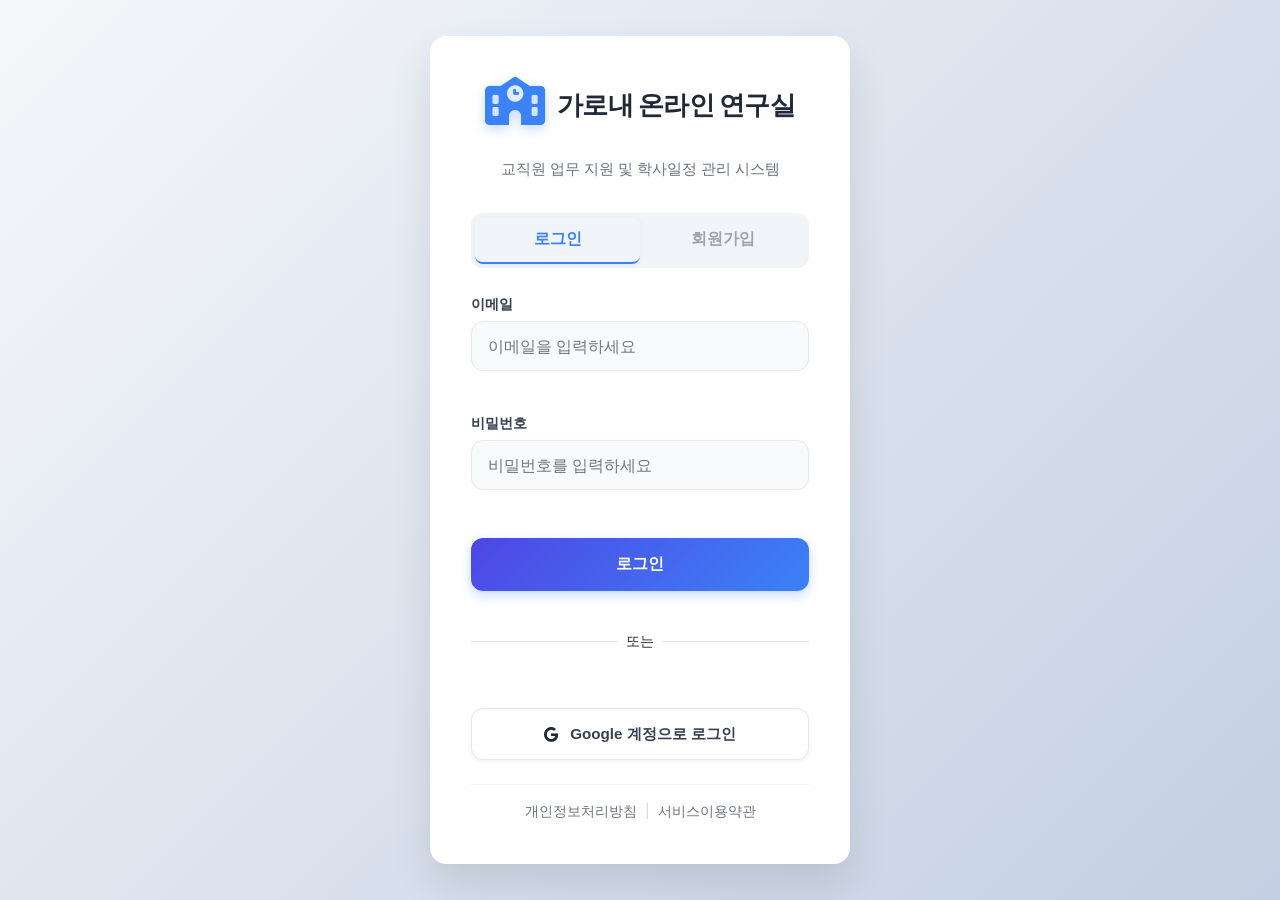
==== index.html @ 16f367d8 "회원제 시행 버전 1.0 테스트 배포, 관리자, 사용자, 회원 등록 등 첫 테스트 페이지" ====
﻿<!doctype html>
<html lang="ko">
  <head>
    <meta charset="UTF-8" />
    <meta name="viewport" content="width=device-width, initial-scale=1.0" />
    <title>가로내 온라인 연구실</title>
    <meta name="description" content="가로내 온라인 연구실 - 교직원 업무 지원 및 학사일정 관리 시스템" />
    <!-- Favicon -->
    <link rel="icon" type="image/png" href="./favicon.png" />
    <!-- Google Fonts: Outfit & Inter -->
    <link rel="preconnect" href="https://fonts.googleapis.com" />
    <link rel="preconnect" href="https://fonts.gstatic.com" crossorigin />
    <link
      href="https://fonts.googleapis.com/css2?family=Outfit:wght@300;400;600;700&family=Inter:wght@300;400;600&family=Gaegu:wght@400;700&display=swap"
      rel="stylesheet"
    />
    <!-- Font Awesome -->
    <link
      rel="stylesheet"
      href="https://cdnjs.cloudflare.com/ajax/libs/font-awesome/6.4.0/css/all.min.css"
    />
     <!-- Chart.js -->
    <script src="https://cdn.jsdelivr.net/npm/chart.js"></script>
     <!-- FullCalendar v6.1.15 -->
    <script src="https://cdn.jsdelivr.net/npm/fullcalendar@6.1.15/index.global.min.js"></script>
    <!-- SortableJS v1.15.0 -->
    <script src="https://cdn.jsdelivr.net/npm/sortablejs@1.15.0/Sortable.min.js"></script>
    <!-- Firebase Compat SDK v9.22.0 -->
    <script src="https://www.gstatic.com/firebasejs/9.22.0/firebase-app-compat.js"></script>
    <script src="https://www.gstatic.com/firebasejs/9.22.0/firebase-auth-compat.js"></script>
    <script src="https://www.gstatic.com/firebasejs/9.22.0/firebase-firestore-compat.js"></script>
    <!-- lunar-javascript -->
    <script src="https://cdnjs.cloudflare.com/ajax/libs/lunar-javascript/1.7.4/lunar.min.js"></script>
    <link rel="stylesheet" href="style.css?v=13" />
    <link rel="stylesheet" href="src/components/buttons.css" />
    <link rel="stylesheet" href="src/components/sidebar_widgets.css?v=1" />
    <link rel="stylesheet" href="src/components/board_modal.css" />
    <link rel="stylesheet" href="src/components/curriculum_confirm.css" />
    <link rel="stylesheet" href="src/styles/mobile.css" />
    <style>
      /* CRITICAL LOGIN STYLES - OVERRIDE EVERYTHING */
      /* CRITICAL LOGIN STYLES - OVERRIDE EVERYTHING */
      #login-container {
          display: flex;
          position: fixed !important; inset: 0 !important; z-index: 9999 !important;
          background: linear-gradient(135deg, #f5f7fa 0%, #c3cfe2 100%) !important;
          align-items: center; justify-content: center;
      }
      #login-container.hidden { display: none !important; }
      #login-container .login-card {
          background: white !important;
          width: 100%; max-width: 420px;
          padding: 2.5rem;
          border-radius: 20px;
          box-shadow: 0 20px 40px rgba(0,0,0,0.1) !important;
          opacity: 1 !important; visibility: visible !important;
          color: #1f2937 !important;
          position: relative; z-index: 10000;
      }
      #login-container h1, #login-container h2, #login-container p, #login-container label, #login-container span, #login-container div, #login-container i {
          color: #1f2937;
          opacity: 1 !important; visibility: visible !important;
      }
      #login-container .login-logo { text-align: center; margin-bottom: 1.5rem; }
      #login-container .login-logo i { font-size: 3rem; color: #3b82f6 !important; margin-bottom: 0.5rem; display: block; filter: drop-shadow(0 4px 6px rgba(59, 130, 246, 0.3)); }
      #login-container .login-logo h1 { font-size: 1.6rem !important; margin: 0; font-weight: 800; letter-spacing: -0.5px; }
      #login-container .login-subtitle { font-size: 0.95rem !important; color: #6b7280 !important; margin-bottom: 2rem; text-align: center; font-weight: 500; }

      /* Forms */
      #login-container .auth-form { display: none; width: 100%; }
      #login-container .auth-form.active { display: flex !important; flex-direction: column; gap: 1rem; }
      #login-container .auth-form.hidden { display: none !important; }

      /* Inputs */
      #login-container input, #login-container select {
          width: 100%; 
          padding: 0.7rem 1rem;
          height: 50px;
          border: 1px solid #e5e7eb !important; border-radius: 12px;
          font-size: 1rem;
          background: #f9fafb !important;
          color: #111827 !important;
          opacity: 1 !important;
          transition: all 0.2s;
          position: relative; z-index: 20;
          box-sizing: border-box;
          line-height: normal;
      }
      #login-container input:focus, #login-container select:focus {
          border-color: #3b82f6 !important;
          background: white !important;
          box-shadow: 0 0 0 4px rgba(59, 130, 246, 0.1);
          outline: none;
      }
      #login-container label { font-weight: 600; font-size: 0.9rem; margin-bottom: 0.35rem; display: block; color: #374151 !important; }

      /* Buttons - Sophisticated */
      #login-container .btn-full {
          position: relative; z-index: 50; /* Ensure clickable */
          width: 100%; padding: 1rem;
          background: linear-gradient(135deg, #4f46e5 0%, #3b82f6 100%) !important;
          color: white !important;
          border: none; border-radius: 12px;
          font-weight: 700; font-size: 1rem;
          cursor: pointer; margin-top: 0.5rem;
          box-shadow: 0 4px 12px rgba(59, 130, 246, 0.3);
          transition: all 0.3s cubic-bezier(0.4, 0, 0.2, 1);
          letter-spacing: 0.02em;
      }
      #login-container .btn-full:hover {
          transform: translateY(-2px);
          box-shadow: 0 8px 20px rgba(59, 130, 246, 0.4);
          background: linear-gradient(135deg, #4338ca 0%, #2563eb 100%) !important;
      }
      #login-container .btn-full:active { transform: translateY(0); }

      /* Google Button */
      #login-container .btn-google {
          position: relative; z-index: 50;
          width: 100%; display: flex; align-items: center; justify-content: center; gap: 0.75rem;
          padding: 0.9rem;
          background: white !important;
          border: 1px solid #e5e7eb !important; border-radius: 12px;
          font-weight: 600; font-size: 0.95rem;
          color: #374151 !important;
          cursor: pointer;
          margin-top: 1rem;
          box-shadow: 0 2px 4px rgba(0,0,0,0.05);
          transition: all 0.2s;
      }
      #login-container .btn-google:hover {
          background: #f9fafb !important;
          border-color: #d1d5db !important;
          transform: translateY(-1px);
          box-shadow: 0 4px 6px rgba(0,0,0,0.05);
      }

      /* Tabs */
      #login-container .login-tabs { display: flex; border-bottom: 2px solid #f3f4f6; margin-bottom: 1.5rem; position: relative; z-index: 50; }
      #login-container .login-tab {
          flex: 1; padding: 0.75rem; background: none; border: none; font-weight: 600; color: #9ca3af; cursor: pointer;
          border-bottom: 2px solid transparent; margin-bottom: -2px; font-size: 1rem;
          transition: color 0.3s;
          position: relative; z-index: 51;
      }
      #login-container .login-tab.active { color: #3b82f6 !important; border-bottom-color: #3b82f6; }

      /* Toggle */
      /* Toggle - Updated to match global style */
      #login-container .toggle-wrapper { display: flex; align-items: center; gap: 10px; margin-top: 4px; position: relative; z-index: 20; }
      #login-container .switch { position: relative; display: inline-block; width: 48px; height: 26px; }
      #login-container .switch input { opacity: 0; width: 0; height: 0; }
      #login-container .slider { position: absolute; cursor: pointer; top: 0; left: 0; right: 0; bottom: 0; background-color: #cbd5e1; transition: .3s; border-radius: 34px; }
      #login-container .slider:before { position: absolute; content: ""; height: 20px; width: 20px; left: 3px; bottom: 3px; background-color: white; transition: .3s; border-radius: 50%; box-shadow: 0 2px 4px rgba(0,0,0,0.1); }
      #login-container input:checked + .slider { background-color: #3b82f6 !important; }
      #login-container input:checked + .slider:before { transform: translateX(22px); }

      /* Alert Box */
      #login-container .auth-alert {
          margin: 0.5rem 0; padding: 0.85rem;
          border-radius: 10px; font-size: 0.9rem;
          text-align: center; display: flex; align-items: center; justify-content: center;
          background-color: #fef2f2; color: #ef4444 !important;
          border: 1px solid #fee2e2;
          animation: slideDown 0.3s ease-out;
          position: relative; z-index: 20;
      }
      #login-container .auth-alert.success {
          background-color: #ecfdf5; color: #10b981 !important;
          border-color: #d1fae5;
      }
      @keyframes slideDown { from { opacity: 0; transform: translateY(-5px); } to { opacity: 1; transform: translateY(0); } }

      /* Utilities */
      #login-container .hidden { display: none !important; }
      #login-container .form-row { display: flex; gap: 12px; }
      #login-container .form-group { flex: 1; }
      #login-container .divider { display: flex; align-items: center; margin: 1.5rem 0; color: #9ca3af; font-size: 0.85rem; }
      #login-container .divider::before, #login-container .divider::after { content: ""; flex: 1; border-bottom: 1px solid #e5e7eb; }
      #login-container .divider span { padding: 0 0.5rem; }
      #login-container .login-footer a:hover { color: #3b82f6 !important; text-decoration: underline !important; }

      /* Force Clickability on Buttons */
      #login-container .btn-full { position: relative; z-index: 2147483647 !important; cursor: pointer; }
      #login-container .login-tab { position: relative; z-index: 2147483647 !important; cursor: pointer; }
      #login-container input, #login-container select { position: relative; z-index: 2147483647 !important; }
    </style>
  </head>
  <body>
    <!-- Login Section -->
    <div id="login-container" class="login-wrapper" style="display: flex; position: fixed; inset: 0; z-index: 9999; background: linear-gradient(135deg, #f5f7fa 0%, #c3cfe2 100%); align-items: center; justify-content: center;">
        <div class="login-card" style="background: white; width: 100%; max-width: 420px; padding: 2.5rem; border-radius: 16px; box-shadow: 0 10px 25px rgba(0,0,0,0.1);">
            <div class="login-logo">
                <i class="fas fa-school"></i>
                <h1>가로내 온라인 연구실</h1>
            </div>
            <p class="login-subtitle">교직원 업무 지원 및 학사일정 관리 시스템</p>
            
            <div class="login-tabs">
                <button type="button" class="login-tab active" data-tab="login">로그인</button>
                <button type="button" class="login-tab" data-tab="register">회원가입</button>
            </div>

            <!-- Login Form -->
            <form id="login-form" class="auth-form active">
                <div class="form-group">
                    <label for="login-email">이메일</label>
                    <input type="email" id="login-email" required placeholder="이메일을 입력하세요">
                </div>
                <div class="form-group">
                    <label for="login-password">비밀번호</label>
                    <input type="password" id="login-password" required placeholder="비밀번호를 입력하세요">
                </div>
                <div class="auth-alert hidden"></div>
                <button type="submit" class="btn-full">로그인</button>
                
                <div class="divider"><span>또는</span></div>
                
                <button type="button" id="google-login-btn" class="btn-google">
                    <i class="fab fa-google"></i> Google 계정으로 로그인
                </button>
            </form>

            <!-- Register Form -->
            <form id="register-form" class="auth-form hidden" novalidate>
                <div class="form-group">
                    <label for="reg-email">이메일 (아이디)</label>
                    <input type="email" id="reg-email" required placeholder="이메일을 입력하세요">
                </div>
                <div class="form-group">
                    <label for="reg-password">비밀번호</label>
                    <input type="password" id="reg-password" required placeholder="6자 이상 입력하세요" minlength="6">
                </div>
                
                <div class="form-row">
                    <div class="form-group">
                        <label for="reg-name">성명</label>
                        <input type="text" id="reg-name" required placeholder="성명">
                    </div>
                    <div class="form-group">
                        <label for="reg-position">직위</label>
                        <select id="reg-position" required>
                            <option value="">선택</option>
                            <option value="교장">교장</option>
                            <option value="교감">교감</option>
                            <option value="행정실장">행정실장</option>
                            <option value="교사(초등)">교사(초등)</option>
                            <option value="교사(유치원)">교사(유치원)</option>
                            <option value="주무관">주무관</option>
                            <option value="교무행정원">교무행정원</option>
                            <option value="돌봄전담사">돌봄전담사</option>
                            <option value="기타">기타</option>
                        </select>
                    </div>
                </div>

                <div class="form-group">
                    <label for="reg-school">소속학교</label>
                    <input type="text" id="reg-school" required value="횡천초등학교" placeholder="학교명을 입력하세요">
                </div>

                <div class="form-row" style="align-items: flex-end;">
                    <div class="form-group" style="flex: 0 0 auto; margin-right: 10px;">
                        <label style="display:block; margin-bottom: 6px;">담임 여부</label>
                        <div class="toggle-wrapper">
                            <span class="toggle-label-text">담임 아님</span>
                            <label class="switch">
                                <input type="checkbox" id="reg-is-homeroom">
                                <span class="slider round"></span>
                            </label>
                            <span class="toggle-label-text">담임</span>
                        </div>
                    </div>
                    <div id="reg-class-info-group" class="form-group hidden" style="flex: 1;">
                        <label for="reg-class-info">학년/반 입력</label>
                        <input type="text" id="reg-class-info" placeholder="예) 1학년, 사랑반">
                    </div>
                </div>

                <div class="auth-alert hidden"></div>
                <!-- Cleaned up button -->
                <button type="button" id="btn-register-submit" class="btn-full" style="margin-top: 10px;" onclick="window.handleRegister()">가입 신청</button>
            </form>

            <!-- Google Profile Join Form -->
            <form id="google-join-form" class="auth-form hidden">
                <div class="login-logo" style="margin-bottom: 0.8rem;">
                    <i class="fas fa-user-plus" style="font-size: 1.8rem; color: #4a90e2;"></i>
                    <h2 style="font-size: 1.1rem; margin-top: 4px;">추가 정보 입력</h2>
                </div>
                <p style="font-size: 0.85rem; color: #666; text-align: center; margin-bottom: 1rem;">
                    서비스 이용을 위해 프로필을 완성해주세요.
                </p>
                
                <div class="form-row">
                    <div class="form-group">
                        <label for="g-reg-name">성명</label>
                        <input type="text" id="g-reg-name" required placeholder="성명">
                    </div>
                    <div class="form-group">
                        <label for="g-reg-position">직위</label>
                        <select id="g-reg-position" required>
                            <option value="">선택</option>
                            <option value="교장">교장</option>
                            <option value="교감">교감</option>
                            <option value="행정실장">행정실장</option>
                            <option value="교사(초등)">교사(초등)</option>
                            <option value="교사(유치원)">교사(유치원)</option>
                            <option value="주무관">주무관</option>
                            <option value="교무행정원">교무행정원</option>
                            <option value="돌봄전담사">돌봄전담사</option>
                            <option value="기타">기타</option>
                        </select>
                    </div>
                </div>

                <div class="form-group">
                    <label for="g-reg-school">소속학교</label>
                    <input type="text" id="g-reg-school" required value="횡천초등학교" placeholder="학교명을 입력하세요">
                </div>

                <div class="form-row" style="align-items: flex-end;">
                    <div class="form-group" style="flex: 0 0 auto; margin-right: 10px;">
                        <label style="display:block; margin-bottom: 6px;">담임 여부</label>
                        <div class="toggle-wrapper">
                            <span class="toggle-label-text">담임 아님</span>
                            <label class="switch">
                                <input type="checkbox" id="g-reg-is-homeroom">
                                <span class="slider round"></span>
                            </label>
                            <span class="toggle-label-text">담임</span>
                        </div>
                    </div>
                    <div id="g-reg-class-info-group" class="form-group hidden" style="flex: 1;">
                        <label for="g-reg-class-info">학년/반 입력</label>
                        <input type="text" id="g-reg-class-info" placeholder="예) 1학년, 사랑반">
                    </div>
                </div>

                <div class="auth-alert hidden"></div>
                <button type="submit" class="btn-full" style="margin-top: 10px;">가입 완료</button>
                <button type="button" id="g-cancel-btn" style="width: 100%; padding: 8px; margin-top: 0.5rem; background: transparent; color: #666; border: none; cursor: pointer; text-decoration: underline; font-size: 0.85rem;">취소</button>
            </form>
            
            <!-- Old Global Alert Removed -->
            <div class="login-footer" style="margin-top: 1.5rem; text-align: center; font-size: 0.85rem; color: #6b7280; border-top: 1px solid #f3f4f6; padding-top: 1rem;">
                <a href="privacy.html" target="_blank" style="color: #6b7280; text-decoration: none; margin: 0 4px;">개인정보처리방침</a>
                <span style="color: #d1d5db;">|</span>
                <a href="#" onclick="alert('서비스 이용약관은 준비 중입니다.'); return false;" style="color: #6b7280; text-decoration: none; margin: 0 4px;">서비스이용약관</a>
            </div>
        </div>
    </div>

    <!-- Main App Container (Initially Hidden) -->
    <div id="app-container" class="hidden">
    <header>
      <div class="header-container">
        <div class="header-inner">
          <nav id="category-nav">
            <button class="nav-item active" data-category="all">홈</button>
            <button class="nav-item" data-category="status">학교현황</button>
            <button class="nav-item" data-category="account">학교계정</button>
            <button class="nav-item" data-category="curriculum">학사일정</button>
            <button class="nav-item" data-category="bus">배차신청</button>
            <button class="nav-item" data-category="datayard">자료마당</button>
            <button class="nav-item" data-category="support">온학교 e지원</button>
            <button class="nav-item hidden" id="nav-admin-btn" data-category="admin">관리자</button>
          </nav>

          <div class="header-user-panel">
            <div class="header-top-row">
              <label class="theme-switch" for="checkbox">
                <input type="checkbox" id="checkbox" />
                <div class="slider round">
                  <i class="fas fa-sun"></i>
                  <i class="fas fa-moon"></i>
                </div>
              </label>
              <div class="profile-icon-group" style="position: relative; display: flex;">
                <button id="profile-btn" class="header-icon-btn profile-btn" title="프로필 설정"><i class="fas fa-user-circle"></i></button>
                <i id="header-admin-crown" class="fas fa-crown header-admin-crown hidden"></i>
              </div>
              <button id="logout-btn" class="header-icon-btn logout-btn" title="로그아웃"><i class="fas fa-sign-out-alt"></i></button>
            </div>
            <div id="user-greeting" class="user-greeting"></div>
          </div>
        </div>
      </div>
    </header>

    <main>

      <section id="intro-section" class="intro-section">
        <canvas id="intro-canvas"></canvas>
        <div class="intro-blobs">
          <div class="blob b-1"></div>
          <div class="blob b-2"></div>
          <div class="blob b-3"></div>
          <div class="blob b-4"></div>
          <div class="blob b-5"></div>
        </div>
        <div class="intro-landing-container">
          <!-- Edit controls remain at the top/corner -->


          <!-- 1 & 2. Top Header Bar (Title + Search) -->
          <div class="intro-header-bar">
            <div class="intro-cheer-message">
              <span class="line-1">오늘도 힘내세요!</span>
              <span class="line-2">가로내 선생님을 응원합니다.</span>
            </div>

            <div class="intro-search-area">
              <form class="intro-naver-search" action="https://search.naver.com/search.naver" method="get" target="_blank">
                <input type="hidden" name="where" value="nexearch">
                <span class="intro-naver-logo">N</span>
                <input
                  type="text"
                  name="query"
                  placeholder="네이버 검색"
                  autocomplete="off"
                />
                <button type="submit" class="intro-search-btn"><i class="fas fa-search"></i></button>
              </form>
            </div>
          </div>

          <!-- 3. Shortcuts (Moved from separate tab) -->
          <section id="shortcut-section" class="shortcut-section">
            <div class="shortcut-controls">
              <button id="edit-mode-btn" class="btn-primary admin-feature hidden"><i class="fas fa-edit"></i> 바로가기 편집</button>
              <div id="edit-actions" class="hidden">
                <button id="add-group-btn" class="btn-secondary"><i class="fas fa-folder-plus"></i> 그룹 추가</button>
                <button id="save-order-btn" class="btn-success"><i class="fas fa-save"></i> 저장 완료</button>
                <button id="cancel-edit-btn" class="btn-cancel"><i class="fas fa-times"></i> 취소</button>
              </div>
            </div>
            <div id="shortcut-container" class="shortcut-grid">
              <!-- JavaScript를 통해 바로가기 그룹이 여기에 렌더링됩니다 -->
            </div>
          </section>

          <!-- 3. Mini Footer -->
          <div class="intro-mini-footer">
            <p>&copy; 2026 가로내 온라인 연구실. 업무 지원 AI 비서 Gemini가 함께합니다.</p>
          </div>
        </div>
      </section>
      
      <section id="links-grid" class="links-grid hidden">
        <!-- JavaScript를 통해 카드가 여기에 렌더링됩니다 -->
      </section>

      <section id="status-section" class="status-section hidden">

        <div id="status-header" class="status-header">
          <div id="status-tabs-container" class="status-tabs">
            <!-- JavaScript를 통해 탭이 여기에 렌더링됩니다 -->
          </div>
          <!-- Edit controls will be moved here by JS -->
        </div>
        <div id="status-panels-container">
          <!-- JavaScript를 통해 활성화된 패널(표)이 여기에 렌더링됩니다 -->
        </div>
      </section>

    <!-- SortableJS -->



    <!-- Shortcut Edit Modal -->
    <div id="shortcutModal" class="modal">
      <div class="modal-content">
        <div class="modal-header">
          <h2 id="shortcutModalTitle">바로가기 추가</h2>
          <span class="close-modal close-shortcut-modal">&times;</span>
        </div>
        <div class="modal-body">
          <form id="shortcutForm">
            <input type="hidden" id="shortcut-id">
            <input type="hidden" id="shortcut-group-id">
            <div class="form-group">
              <label for="shortcut-title">이름</label>
              <input type="text" id="shortcut-title" required placeholder="예: 네이버">
            </div>
            <div class="form-group">
              <label for="shortcut-url">URL</label>
              <input type="url" id="shortcut-url" required placeholder="https://example.com">
            </div>
            
            <div class="form-group">
              <label>아이콘 설정</label>
              <div class="icon-type-tabs">
                <button type="button" class="icon-tab active" data-tab="preset">아이콘 선택</button>
                <button type="button" class="icon-tab" data-tab="custom">이미지 첨부</button>
              </div>
              
              <!-- Tab 1: Preset Icons -->
              <div id="icon-tab-preset" class="icon-tab-content active">
                <div class="icon-selector" id="icon-selector">
                  <div class="icon-option selected" data-icon="fa-link"><i class="fas fa-link"></i></div>
                  <div class="icon-option" data-icon="fa-search"><i class="fas fa-search"></i></div>
                  <div class="icon-option" data-icon="fa-home"><i class="fas fa-home"></i></div>
                  <div class="icon-option" data-icon="fa-building"><i class="fas fa-building"></i></div>
                  <div class="icon-option" data-icon="fa-book"><i class="fas fa-book"></i></div>
                  <div class="icon-option" data-icon="fa-chalkboard"><i class="fas fa-chalkboard"></i></div>
                  <div class="icon-option" data-icon="fa-desktop"><i class="fas fa-desktop"></i></div>
                  <div class="icon-option" data-icon="fa-calendar"><i class="fas fa-calendar"></i></div>
                  <div class="icon-option" data-icon="fa-users"><i class="fas fa-users"></i></div>
                  <div class="icon-option" data-icon="fa-music"><i class="fas fa-music"></i></div>
                  <div class="icon-option" data-icon="fa-video"><i class="fas fa-video"></i></div>
                  <div class="icon-option" data-icon="fa-image"><i class="fas fa-image"></i></div>
                  <div class="icon-option" data-icon="fa-file"><i class="fas fa-file"></i></div>
                  <div class="icon-option" data-icon="fa-shopping-cart"><i class="fas fa-shopping-cart"></i></div>
                </div>
              </div>

              <!-- Tab 2: Custom Image -->
              <div id="icon-tab-custom" class="icon-tab-content">
                 <div class="custom-icon-inputs">
                    <p class="helper-text">* 권장 크기: 64x64px 이상 1:1 비율</p>
                    <label class="radio-label">
                        <input type="radio" name="image-source" value="url" checked> 이미지 주소(URL) 입력
                    </label>
                    <input type="url" id="shortcut-image-url" placeholder="https://example.com/icon.png">
                    
                    <label class="radio-label" style="margin-top: 10px;">
                        <input type="radio" name="image-source" value="file"> 이미지 파일 업로드 (20KB 미만)
                    </label>
                    <input type="file" id="shortcut-image-file" accept="image/*">
                    <input type="hidden" id="shortcut-image-base64">
                    
                    <div id="image-preview" class="image-preview hidden">
                        <img src="" alt="Preview">
                        <button type="button" id="clear-image">삭제</button>
                    </div>
                 </div>
              </div>
            </div>
          </form>
        </div>
        <div class="modal-footer">
            <button type="button" class="btn-cancel close-shortcut-modal">취소</button>
            <button type="submit" form="shortcutForm" class="btn-save">저장</button>
        </div>
      </div>
    </div>

    <!-- Board Post Modal (Refined) -->
    <div id="boardPostModal" class="modal">
      <div class="modal-content">
        <div class="modal-header">
          <h2 id="boardModalTitle">메모 작성</h2>
          <span class="close-modal close-board-modal">&times;</span>
        </div>
        <div class="modal-body">
          <form id="boardPostForm">
            <input type="hidden" id="post-id">
            
            <div class="form-group">
              <label>내용</label>
              <div id="post-content-editor" contenteditable="true" placeholder="무슨 생각을 하고 계신가요?"></div>
            </div>

            <div class="form-group">
              <label>작성자</label>
              <div id="post-author-chips" class="author-chips">
                <!-- JS에서 버튼 칩들이 생성됩니다 -->
              </div>
              <input type="hidden" id="selected-post-author" value="">
              <input type="text" id="post-author-custom" style="display: none;" placeholder="닉네임을 입력해주세요">
            </div>

            <div class="form-group">
              <label>파일 첨부</label>
              <div id="file-drop-zone" class="file-drop-zone">
                <i class="fas fa-paperclip"></i>
                <p>파일 선택 또는 드래그</p>
                <input type="file" id="post-file-input" hidden>
              </div>
              <div id="file-preview-area" class="file-preview-area hidden">
                <span id="file-name-display"></span>
                <button type="button" id="remove-file-btn"><i class="fas fa-times"></i></button>
              </div>
            </div>

            <div class="form-row" style="display: flex; justify-content: space-between; align-items: flex-end;">
              <div class="form-group" style="margin-bottom: 0;">
                <label>상태</label>
                <div class="status-pill-group" id="post-status-selector">
                  <input type="radio" name="post-status" id="status-normal" value="normal" class="status-check-tag" checked>
                  <label for="status-normal" class="status-label normal">일반</label>
                  
                  <input type="radio" name="post-status" id="status-important" value="important" class="status-check-tag">
                  <label for="status-important" class="status-label important">중요</label>
                  
                  <input type="radio" name="post-status" id="status-urgent" value="urgent" class="status-check-tag">
                  <label for="status-urgent" class="status-label urgent">긴급</label>
                </div>
              </div>
              
              <div class="form-group" style="margin-bottom: 0;">
                <label>색상</label>
                <div class="color-picker-container">
                  <div id="color-trigger" class="color-trigger" style="background-color: #fff9c4;">
                    <i class="fas fa-palette" style="opacity: 0.5; font-size: 0.8rem;"></i>
                  </div>
                  <div id="color-popover" class="color-options-popover">
                    <div class="color-option selected" data-color="#fff9c4" style="background-color: #fff9c4;"></div>
                    <div class="color-option" data-color="#e3f2fd" style="background-color: #e3f2fd;"></div>
                    <div class="color-option" data-color="#f3e5f5" style="background-color: #f3e5f5;"></div>
                    <div class="color-option" data-color="#e8f5e9" style="background-color: #e8f5e9;"></div>
                    <div class="color-option" data-color="#fff3e0" style="background-color: #fff3e0;"></div>
                  </div>
                </div>
              </div>
            </div>
          </form>
        </div>
        <div class="modal-footer">
            <button type="button" class="btn-memo-cancel close-board-modal">취소</button>
            <button type="submit" form="boardPostForm" class="btn-memo-save">올리기</button>
        </div>
      </div>
    </div>

    <!-- Group Edit Modal -->
    <div id="groupModal" class="modal">
      <div class="modal-content">
        <div class="modal-header">
          <h2 id="groupModalTitle">그룹 추가</h2>
          <span class="close-modal close-group-modal">&times;</span>
        </div>
        <div class="modal-body">
          <form id="groupForm">
            <input type="hidden" id="group-id">
            <div class="form-group">
              <label for="group-title">그룹명</label>
              <input type="text" id="group-title" required placeholder="예: 자주 쓰는 사이트">
            </div>
          </form>
        </div>
        <div class="modal-footer">
            <button type="button" class="btn-cancel close-group-modal">취소</button>
            <button type="submit" form="groupForm" class="btn-save">저장</button>
        </div>
      </div>
    </div>

    <!-- Datayard Group Modal -->
    <div id="datayardGroupModal" class="modal">
      <div class="modal-content">
        <div class="modal-header">
          <h2 id="datayardGroupModalTitle">그룹 추가</h2>
          <span class="close-modal close-datayard-group-modal">&times;</span>
        </div>
        <div class="modal-body">
          <form id="datayardGroupForm">
            <input type="hidden" id="datayard-group-id">
            <div class="form-group">
              <label for="datayard-group-title">그룹명</label>
              <input type="text" id="datayard-group-title" required placeholder="예: 일반자료">
            </div>
            <div class="form-group">
              <label>아이콘 선택</label>
              <div class="icon-selector" id="datayard-group-icon-selector">
                <div class="icon-option selected" data-icon="fa-folder"><i class="fas fa-folder"></i></div>
                <div class="icon-option" data-icon="fa-folder-open"><i class="fas fa-folder-open"></i></div>
                <div class="icon-option" data-icon="fa-file-alt"><i class="fas fa-file-alt"></i></div>
                <div class="icon-option" data-icon="fa-archive"><i class="fas fa-archive"></i></div>
                <div class="icon-option" data-icon="fa-book"><i class="fas fa-book"></i></div>
                <div class="icon-option" data-icon="fa-graduation-cap"><i class="fas fa-graduation-cap"></i></div>
                <div class="icon-option" data-icon="fa-chalkboard-teacher"><i class="fas fa-chalkboard-teacher"></i></div>
                <div class="icon-option" data-icon="fa-user-clock"><i class="fas fa-user-clock"></i></div>
                <div class="icon-option" data-icon="fa-calendar-check"><i class="fas fa-calendar-check"></i></div>
                <div class="icon-option" data-icon="fa-balance-scale"><i class="fas fa-balance-scale"></i></div>
                <div class="icon-option" data-icon="fa-briefcase"><i class="fas fa-briefcase"></i></div>
                <div class="icon-option" data-icon="fa-tools"><i class="fas fa-tools"></i></div>
                <div class="icon-option" data-icon="fa-cloud-download-alt"><i class="fas fa-cloud-download-alt"></i></div>
                <div class="icon-option" data-icon="fa-info-circle"><i class="fas fa-info-circle"></i></div>
              </div>
              <input type="hidden" id="datayard-group-icon" value="fa-folder">
            </div>
            <div class="form-group">
              <label for="datayard-group-color">테마 색상</label>
              <select id="datayard-group-color" class="form-select">
                <option value="blue">Blue</option>
                <option value="green">Green</option>
                <option value="purple">Purple</option>
                <option value="red">Red</option>
                <option value="yellow">Yellow</option>
                <option value="emerald">Emerald</option>
                <option value="pink">Pink</option>
                <option value="amber">Amber</option>
                <option value="violet">Violet</option>
              </select>
            </div>
          </form>
        </div>
        <div class="modal-footer">
            <button type="button" class="btn-cancel close-datayard-group-modal">취소</button>
            <button type="submit" form="datayardGroupForm" class="btn-save">저장</button>
        </div>
      </div>
    </div>

    <!-- Datayard Item Modal -->
    <div id="datayardItemModal" class="modal">
      <div class="modal-content">
        <div class="modal-header">
          <h2 id="datayardItemModalTitle">자료 추가</h2>
          <span class="close-modal close-datayard-item-modal">&times;</span>
        </div>
        <div class="modal-body">
          <form id="datayardItemForm">
            <input type="hidden" id="datayard-item-id">
            <input type="hidden" id="datayard-item-group-id">
            <div class="form-group">
              <label for="datayard-item-title">자료 이름</label>
              <input type="text" id="datayard-item-title" required placeholder="예: 2026 교육계획">
            </div>
            <div class="form-group">
              <label>파일 설정</label>
              <div class="file-type-tabs">
                <button type="button" class="item-tab active" data-tab="upload">파일 업로드</button>
                <button type="button" class="item-tab" data-tab="url">URL 입력</button>
              </div>
              
              <div id="item-tab-upload" class="item-tab-content active">
                <div class="file-upload-area" id="datayard-file-drop-zone">
                  <i class="fas fa-cloud-upload-alt"></i>
                  <p>파일을 여기로 드래그하거나 클릭하여 선택하세요.</p>
                  <input type="file" id="datayard-file-input" hidden>
                </div>
                <div id="datayard-file-preview" class="file-preview-area hidden">
                  <span id="datayard-file-name-display"></span>
                  <button type="button" id="datayard-remove-file-btn"><i class="fas fa-times"></i></button>
                </div>
                <input type="hidden" id="datayard-item-url">
              </div>

              <div id="item-tab-url" class="item-tab-content">
                <div class="form-group">
                  <label for="datayard-item-url-input">URL</label>
                  <input type="url" id="datayard-item-url-input" placeholder="https://example.com/file.pdf">
                </div>
              </div>
            </div>
          </form>
          <div id="datayard-upload-progress" class="hidden">
            <div class="progress-bar">
              <div class="progress-fill" style="width: 0%;"></div>
            </div>
            <p class="progress-text">업로드 중... (0%)</p>
          </div>
        </div>
        <div class="modal-footer">
            <button type="button" class="btn-cancel close-datayard-item-modal">취소</button>
            <button type="submit" form="datayardItemForm" class="btn-save">저장</button>
        </div>
      </div>
    </div>

      <!-- Datayard Section -->
    <section id="datayard-section" class="category-content hidden">
      <div class="helppage-header">
        <h2>횡천초등학교 업무 도움자료</h2>
        <p>선생님들의 자료를 공유해주세요!</p>
      </div>
      <div class="datayard-controls">
        <button id="datayard-edit-mode-btn" class="btn-primary admin-feature hidden"><i class="fas fa-edit"></i> 자료마당 편집</button>
        <div id="datayard-edit-actions" class="hidden">
          <button id="datayard-add-group-btn" class="btn-secondary"><i class="fas fa-folder-plus"></i> 그룹 추가</button>
          <button id="datayard-save-order-btn" class="btn-success"><i class="fas fa-save"></i> 저장 완료</button>
          <button id="datayard-cancel-edit-btn" class="btn-cancel"><i class="fas fa-times"></i> 취소</button>
        </div>
      </div>
      <div id="datayard-container" class="helppage-grid">
        <!-- JavaScript를 통해 자료마당 그룹이 여기에 렌더링됩니다 -->
      </div>
    </section>

    <!-- Account Section (학교계정) -->
    <section id="account-section" class="category-content hidden">

      <div id="account-controls" class="section-controls">
        <button id="account-edit-mode-btn" class="btn-primary admin-feature hidden"><i class="fas fa-edit"></i> 학교계정 편집</button>
        <div id="account-edit-actions" class="hidden">
          <button id="account-add-btn" class="btn-secondary"><i class="fas fa-plus"></i> 계정 추가</button>
          <button id="account-import-btn" class="btn-secondary"><i class="fas fa-file-import"></i> 엑셀 가져오기</button>
          <button id="account-template-btn" class="btn-secondary"><i class="fas fa-download"></i> 서식 다운로드</button>
          <button id="account-save-btn" class="btn-success"><i class="fas fa-save"></i> 저장 완료</button>
          <button id="account-cancel-btn" class="btn-cancel"><i class="fas fa-times"></i> 취소</button>
          <input type="file" id="account-excel-input" accept=".xlsx, .xls, .csv" style="display:none;">
        </div>
      </div>

      <div class="account-table-wrapper">
        <table class="account-table">
          <thead>
            <tr>
              <th style="width: 60px;">번호</th>
              <th>서비스명</th>
              <th>아이디</th>
              <th>비밀번호</th>
              <th>비고</th>
              <th class="edit-col hidden" style="width: 100px;">관리</th>
            </tr>
          </thead>
          <tbody id="account-table-body">
            <!-- JavaScript에서 렌더링 -->
          </tbody>
        </table>
      </div>
    </section>

    <!-- Bus Section (배차신청) -->
    <section id="bus-section" class="category-content hidden">
      <div id="bus-controls" class="section-controls">
        <button id="bus-request-btn" class="btn-primary" onclick="window.openBusModal()"><i class="fas fa-plus-circle"></i> 배차 신청</button>
      </div>

      <div class="bus-table-wrapper spreadsheet-mode">
        <table class="bus-table">
          <thead>
            <tr>
              <th style="width: 40px;">
                <div style="position: relative; display: inline-flex; justify-content: center; align-items: center; overflow: visible;">
                  확인
                  <span class="driver-badge">운전주무관님♡</span>
                </div>
              </th>
              <th style="width: 75px;">접수상황</th>
              <th style="width: 105px; cursor: pointer;" data-sort="date">날짜 <i class="fas fa-sort"></i></th>
              <th style="width: 100px; cursor: pointer;" data-sort="timeRange">시간 <i class="fas fa-sort"></i></th>
              <th style="width: 65px; cursor: pointer;" data-sort="region">관내/외 <i class="fas fa-sort"></i></th>
              <th style="width: 110px; cursor: pointer;" data-sort="busType">차형(인승) <i class="fas fa-sort"></i></th>
              <th style="width: 45px; cursor: pointer;" data-sort="busCount">대수 <i class="fas fa-sort"></i></th>
              <th style="width: 140px; cursor: pointer;" data-sort="destination">목적지 <i class="fas fa-sort"></i></th>
              <th style="width: 65px; cursor: pointer;" data-sort="useSchoolBus">본교차량 <i class="fas fa-sort"></i></th>
              <th style="width: 80px; cursor: pointer;" data-sort="leadTeacher">인솔교사 <i class="fas fa-sort"></i></th>
              <th style="width: 40px; cursor: pointer;" data-sort="teacherCount">교사 <i class="fas fa-sort"></i></th>
              <th style="width: 40px; cursor: pointer;" data-sort="studentCount">학생 <i class="fas fa-sort"></i></th>
              <th style="width: 40px; cursor: pointer;" data-sort="total">계 <i class="fas fa-sort"></i></th>
              <th style="width: 160px; cursor: pointer;" data-sort="purpose">신청 목적 <i class="fas fa-sort"></i></th>
              <th style="width: 40px;">관리</th>
            </tr>
          </thead>
          <tbody id="bus-table-body">
            <!-- JavaScript 렌더링 -->
          </tbody>
        </table>
      </div>
    </section>

    <!-- Helppage Section (온학교 e지원) -->
    <section id="helppage-section" class="category-content hidden"></section>



    
    <!-- Admin Section -->
    <section id="admin-section" class="category-content hidden">
      <div class="admin-container">
        <!-- Top Navigation Menu (Replaces Sidebar) -->
        <nav class="admin-top-menu">
            <button class="admin-nav-btn active" onclick="switchAdminView('dashboard')" data-view="dashboard">
                <i class="fas fa-chart-pie"></i> 대시보드
            </button>
            <button class="admin-nav-btn" onclick="switchAdminView('users')" data-view="users">
                <i class="fas fa-users"></i> 교직원 현황
            </button>
            <button class="admin-nav-btn" onclick="switchAdminView('logs')" data-view="logs">
                <i class="fas fa-history"></i> 관리자 로그
            </button>
            <button class="admin-nav-btn" onclick="switchAdminView('user-logs')" data-view="user-logs">
                <i class="fas fa-shoe-prints"></i> 사용자 로그
            </button>
            <button class="admin-nav-btn" onclick="switchAdminView('bin')" data-view="bin">
                <i class="fas fa-trash-restore"></i> 휴지통
            </button>
            <button class="admin-nav-btn download-csv" onclick="downloadUserCSV()">
                <i class="fas fa-file-csv"></i> 명부 다운로드
            </button>
        </nav>

        <!-- Main Content Area -->
        <main class="admin-content">
            
            <!-- View: Dashboard -->
            <div id="admin-view-dashboard" class="admin-view active">
                <div class="view-header">
                    <h2>대시보드</h2>
                    <p class="view-desc">시스템 현황을 한눈에 확인하세요.</p>
                </div>
                
                <div class="admin-stats-grid">
                    <div class="stat-card total" onclick="switchAdminView('users')">
                        <div class="stat-icon"><i class="fas fa-users"></i></div>
                        <div class="stat-info">
                            <h3>전체 회원</h3>
                            <span id="stat-total-users">0</span>
                        </div>
                    </div>
                    <!-- Teacher card removed as requested -->
                    <div class="stat-card pending" onclick="switchAdminView('users'); filterAdminList('pending')">
                        <div class="stat-icon"><i class="fas fa-user-clock"></i></div>
                        <div class="stat-info">
                            <h3>승인 대기</h3>
                            <span id="stat-pending-users">0</span>
                        </div>
                    </div>
                    <div class="stat-card deleted" onclick="switchAdminView('bin')">
                         <div class="stat-icon"><i class="fas fa-user-slash"></i></div>
                        <div class="stat-info">
                            <h3>삭제된 회원</h3>
                            <span id="stat-deleted-users">0</span>
                        </div>
                    </div>
                </div>

                <!-- Stats Dashboard Section (New) -->
                <div class="dashboard-widgets">
                    <div class="dashboard-widget full-width stats-widget-container">
                        <div class="stats-header">
                            <div class="stats-title">
                                <h3>액티브 유저 수</h3>
                            </div>
                            <div class="stats-controls">
                                <div class="stats-period-buttons">
                                    <button class="period-btn active" data-period="daily" onclick="updateStatsPeriod('daily', this)">일간</button>
                                    <button class="period-btn" data-period="weekly" onclick="updateStatsPeriod('weekly', this)">주간</button>
                                    <button class="period-btn" data-period="monthly" onclick="updateStatsPeriod('monthly', this)">월간</button>
                                </div>
                                <select id="stats-month-select" class="curr-input stats-select" onchange="updateStatsFromSelect()">
                                    <option value="1">1개월</option>
                                    <option value="3">3개월</option>
                                    <option value="6">6개월</option>
                                    <option value="12">12개월</option>
                                </select>
                                <div class="stats-date-range">
                                    <input type="date" id="stats-start-date" class="curr-input date-input" onchange="updateStatsFromDate()">
                                    <span class="range-sep">-</span>
                                    <input type="date" id="stats-end-date" class="curr-input date-input" onchange="updateStatsFromDate()">
                                </div>
                                <button class="btn-primary btn-sm stats-download-btn" onclick="downloadStatsExcel()">
                                    <i class="fas fa-download"></i> 통계 다운로드
                                </button>
                            </div>
                        </div>

                        <!-- Legend -->
                        <div class="stats-legend">
                            <span class="legend-dot"></span>
                            <span class="legend-text">액티브 유저 수</span>
                        </div>

                        <!-- Chart Container -->
                        <div class="stats-chart-wrapper">
                            <div class="stats-chart-scroll-inner">
                                <canvas id="userStatsChart"></canvas>
                            </div>
                        </div>

                        <!-- Data Table -->
                        <div class="stats-table-scroll-container">
                            <div class="stats-table-wrapper">
                                <table id="stats-data-table">
                                    <thead id="stats-table-head">
                                        <!-- Dynamic Dates -->
                                    </thead>
                                    <tbody id="stats-table-body">
                                        <!-- Dynamic Counts -->
                                    </tbody>
                                </table>
                            </div>
                        </div>
                    </div>
                </div>
            </div>

            <!-- View: Users -->
            <div id="admin-view-users" class="admin-view">
                <div class="view-header">
                    <h2>회원 관리</h2>
                    <div class="view-actions">
                         <!-- Toggle Switch Filter -->
                         <!-- Segmented Control Filter -->
                         <div class="admin-segmented-control">
                            <button class="segment-btn active" id="seg-all" onclick="filterAdminList('all')">전체</button>
                            <button class="segment-btn" id="seg-pending" onclick="filterAdminList('pending')">승인 대기</button>
                        </div>
                        
                        <div class="admin-search-box">
                            <i class="fas fa-search"></i>
                            <input type="text" id="admin-search-input" placeholder="이름, 이메일 검색" onkeyup="renderAdminTable()">
                        </div>
                    </div>
                </div>

                <div class="admin-table-wrapper">
                  <table class="admin-table">
                    <thead>
                      <tr>
                        <th onclick="sortAdminList('role')" data-sort="role" data-label="권한" style="cursor:pointer; width: 10%;">권한</th>
                        <th onclick="sortAdminList('school')" data-sort="school" data-label="소속학교" style="cursor:pointer; width: 15%;">소속학교</th>
                        <th onclick="sortAdminList('position')" data-sort="position" data-label="직위" style="cursor:pointer; width: 10%;">직위</th>
                        <th onclick="sortAdminList('name')" data-sort="name" data-label="성명" style="cursor:pointer; width: 10%;">성명</th>
                        <th onclick="sortAdminList('classInfo')" data-sort="classInfo" data-label="상세정보" style="cursor:pointer; width: 10%;">상세정보</th>
                        <th onclick="sortAdminList('email')" data-sort="email" data-label="이메일" style="cursor:pointer; width: 20%;">이메일</th>
                        <th onclick="sortAdminList('createdAt')" data-sort="createdAt" data-label="가입일" style="cursor:pointer; width: 10%;">가입일</th>
                        <th onclick="sortAdminList('approved')" data-sort="approved" data-label="상태" style="cursor:pointer; width: 8%;">상태</th>
                        <th style="width: 7%;">관리</th>
                      </tr>
                    </thead>
                    <tbody id="admin-user-list">
                      <!-- JS Populated -->
                    </tbody>
                  </table>
                </div>
            </div>

            <!-- View: Logs -->
            <div id="admin-view-logs" class="admin-view">
                <div class="view-header">
                    <h2>관리자 로그</h2>
                    <p class="view-desc">시스템의 주요 변경 내역을 확인합니다.</p>
                </div>
                <div class="admin-table-wrapper">
                    <table class="admin-table log-table">
                        <thead>
                            <tr>
                                <th>시간</th>
                                <th>관리자</th>
                                <th>작업</th>
                                <th>대상</th>
                                <th>내용</th>
                            </tr>
                        </thead>
                        <tbody id="admin-log-list">
                            <!-- JS Populated -->
                            <tr><td colspan="5" style="text-align:center; padding:2rem;">로그 데이터가 없습니다.</td></tr>
                        </tbody>
                    </table>
                </div>
                <div id="admin-log-pagination" class="pagination"></div>
            </div>

            <!-- View: User Logs -->
            <div id="admin-view-user-logs" class="admin-view">
                <div class="view-header">
                    <h2>사용자 로그</h2>
                    <p class="view-desc">사용자들의 주요 활동 내역을 확인합니다.</p>
                </div>

                <!-- Filter Bar -->
                <div class="log-filter-bar">
                    <div class="filter-group">
                        <label>기간</label>
                        <div style="display: flex; align-items: center; gap: 0.5rem;">
                            <input type="date" id="filter-user-log-start" class="curr-input" style="min-width: 130px;">
                            <span style="color: var(--text-muted);">~</span>
                            <input type="date" id="filter-user-log-end" class="curr-input" style="min-width: 130px;">
                        </div>
                    </div>
                    <div class="filter-group">
                        <label>사용자</label>
                        <input type="text" id="filter-user-log-name" class="curr-input" placeholder="이름 검색">
                    </div>
                    <div class="filter-group">
                        <label>활동 유형</label>
                        <select id="filter-user-log-action" class="curr-input">
                            <option value="">전체</option>
                            <option value="조회">조회</option>
                            <option value="생성">생성</option>
                            <option value="수정">수정</option>
                            <option value="삭제">삭제</option>
                            <option value="복사">복사</option>
                            <option value="다운로드">다운로드</option>
                            <option value="이동">이동</option>
                            <option value="신청">배차신청</option>
                            <option value="접수">배차접수</option>
                            <option value="취소">배차취소</option>
                        </select>
                    </div>
                    <div class="filter-group">
                        <label>카테고리</label>
                        <select id="filter-user-log-category" class="curr-input">
                            <option value="">전체</option>
                            <option value="all">홈</option>
                            <option value="status">학교현황</option>
                            <option value="account">학교계정</option>
                            <option value="curriculum">학사일정</option>
                            <option value="bus">배차신청</option>
                            <option value="datayard">자료마당</option>
                            <option value="support">온학교 e지원</option>
                            <option value="admin">관리자</option>
                        </select>
                    </div>
                    <button class="btn-filter-apply" onclick="loadUserLogs()">
                        <i class="fas fa-search"></i> 조회
                    </button>
                    <button class="btn-filter-reset" onclick="resetUserLogFilters()" style="background: none; border: 1px solid var(--border-color); color: var(--text-muted); padding: 0.5rem 0.75rem; border-radius: 8px; font-size: 0.8rem; cursor: pointer; height: 36px;">
                        초기화
                    </button>
                </div>

                <div class="admin-table-wrapper">
                    <table class="admin-table log-table">
                        <thead>
                            <tr>
                                <th>시간</th>
                                <th>사용자</th>
                                <th>활동</th>
                                <th>대상</th>
                                <th>카테고리</th>
                            </tr>
                        </thead>
                        <tbody id="admin-user-log-list">
                            <tr><td colspan="5" class="text-center py-4">로딩 중...</td></tr>
                        </tbody>
                    </table>
                </div>
                <div id="admin-user-log-pagination" class="pagination"></div>
            </div>

            <!-- View: Recycle Bin -->
            <div id="admin-view-bin" class="admin-view">
                <div class="view-header">
                    <h2>휴지통</h2>
                    <p class="view-desc">삭제된 회원을 복구하거나 영구 삭제합니다.</p>
                </div>
                <div class="admin-table-wrapper">
                    <table class="admin-table bin-table">
                        <thead>
                            <tr>
                                <th>삭제일시</th>
                                <th>성명</th>
                                <th>이메일</th>
                                <th>직위</th>
                                <th>삭제 전 상태</th>
                                <th>관리</th>
                            </tr>
                        </thead>
                        <tbody id="admin-bin-list">
                            <!-- JS Populated -->
                             <tr><td colspan="6" style="text-align:center; padding:2rem;">휴지통이 비었습니다.</td></tr>
                        </tbody>
                    </table>
                </div>
            </div>
        </main>
      </div>
    </section>

    <!-- Admin User Edit Modal -->
    <div id="adminUserModal" class="modal">
        <div class="modal-content admin-edit-content">
            <div class="modal-header">
                <h2>회원 정보 수정</h2>
                <span class="close-modal close-admin-user-modal">&times;</span>
            </div>
            <div class="modal-body">
                <form id="adminUserForm">
                    <input type="hidden" id="admin-edit-uid">
                    
                    <div class="form-row">
                        <div class="form-group">
                            <label>성명</label>
                            <input type="text" id="admin-edit-name" required placeholder="성명">
                        </div>
                        <div class="form-group">
                            <label>이메일</label>
                            <input type="email" id="admin-edit-email" disabled style="background: #f1f5f9; color: #94a3b8;">
                        </div>
                    </div>
                    
                    <div class="form-row">
                        <div class="form-group">
                            <label>소속학교</label>
                            <input type="text" id="admin-edit-school" required placeholder="학교명">
                        </div>
                        <div class="form-group">
                            <label>직위</label>
                            <select id="admin-edit-position" required>
                                <option value="교장">교장</option>
                                <option value="교감">교감</option>
                                <option value="행정실장">행정실장</option>
                                <option value="교사(초등)">교사(초등)</option>
                                <option value="교사(유치원)">교사(유치원)</option>
                                <option value="주무관">주무관</option>
                                <option value="교무행정원">교무행정원</option>
                                <option value="돌봄전담사">돌봄전담사</option>
                                <option value="기타">기타</option>
                            </select>
                        </div>
                    </div>
                    
                    <div class="form-row" id="admin-role-edit-row">
                        <div class="form-group">
                            <label>사용자 권한</label>
                            <select id="admin-edit-role" required>
                                <option value="user">일반 사용자</option>
                                <option value="sub-admin">부관리자</option>
                                <option value="admin">최고관리자</option>
                            </select>
                        </div>
                    </div>
                    
                    <div class="form-row" style="align-items: flex-end; margin-top: 10px;">
                        <div class="form-group" style="flex: 0 0 auto; margin-right: 15px;">
                            <label style="display:block; margin-bottom: 6px;">담임 여부</label>
                            <div class="toggle-wrapper">
                                <span class="toggle-label-text">담임 아님</span>
                                <label class="switch">
                                    <input type="checkbox" id="admin-edit-is-homeroom">
                                    <span class="slider round"></span>
                                </label>
                                <span class="toggle-label-text">담임</span>
                            </div>
                        </div>
                        <div id="admin-edit-class-info-group" class="form-group hidden" style="flex: 1;">
                            <label>학년/반 정보</label>
                            <input type="text" id="admin-edit-class-info" placeholder="예) 1학년, 사랑반 등">
                        </div>
                    </div>

                    <div class="admin-edit-divider" style="margin: 20px 0; border-top: 1px solid var(--border-color);"></div>

                    <div class="form-group">
                        <label style="color: var(--primary-color); display: flex; align-items: center; gap: 5px;">
                            <i class="fas fa-shield-alt"></i> 계정 보안
                        </label>
                        <div style="background: #f8fafc; padding: 15px; border-radius: 12px; border: 1px solid #e2e8f0; margin-top: 8px;">
                            <p style="font-size: 0.85rem; color: #64748b; margin-bottom: 12px; line-height: 1.5;">
                                회원이 비밀번호를 잊어버린 경우, 아래 버튼을 클릭하여 비밀번호 재설정 이메일을 발송할 수 있습니다.
                            </p>
                            <button type="button" id="admin-reset-pw-btn" class="btn-reset-pw" style="width: 100%; padding: 10px; background: #fff; border: 1px solid #cbd5e1; border-radius: 8px; color: #334155; font-size: 0.85rem; font-weight: 600; cursor: pointer; display: flex; align-items: center; justify-content: center; gap: 8px; transition: all 0.2s;">
                                <i class="fas fa-envelope-open-text"></i> 비밀번호 재설정 메일 발송
                            </button>
                        </div>
                    </div>
                </form>
            </div>
            <div class="modal-footer">
                <button type="button" class="btn-cancel-simple close-admin-user-modal">취소</button>
                <button type="submit" form="adminUserForm" class="btn-save-admin">저장하기</button>
            </div>
        </div>
    </div>

    <!-- Personal Profile Modal -->
    <div id="userProfileModal" class="modal">
        <div class="modal-content admin-edit-content">
            <div class="modal-header">
                <div style="display: flex; align-items: center; gap: 8px;">
                    <h2>내 프로필 설정</h2>
                    <span id="profile-admin-badge" class="admin-badge hidden">
                        <i class="fas fa-crown"></i> <span id="profile-admin-badge-text">관리자</span>
                    </span>
                </div>
                <span class="close-modal close-profile-modal">&times;</span>
            </div>
            <div class="modal-body">
                <form id="userProfileForm">
                    <div class="form-row">
                        <div class="form-group">
                            <label>성명</label>
                            <input type="text" id="profile-edit-name" required placeholder="성명">
                        </div>
                        <div class="form-group">
                            <label>이메일</label>
                            <input type="email" id="profile-edit-email" disabled style="background: #f1f5f9; color: #94a3b8;">
                        </div>
                    </div>
                    
                    <div class="form-row">
                        <div class="form-group">
                            <label>소속학교</label>
                            <input type="text" id="profile-edit-school" required placeholder="학교명">
                        </div>
                        <div class="form-group">
                            <label>직위</label>
                            <select id="profile-edit-position" required>
                                <option value="교장">교장</option>
                                <option value="교감">교감</option>
                                <option value="행정실장">행정실장</option>
                                <option value="교사(초등)">교사(초등)</option>
                                <option value="교사(유치원)">교사(유치원)</option>
                                <option value="주무관">주무관</option>
                                <option value="교무행정원">교무행정원</option>
                                <option value="돌봄전담사">돌봄전담사</option>
                                <option value="기타">기타</option>
                            </select>
                        </div>
                    </div>
                    
                    <div class="form-row" style="align-items: flex-end; margin-top: 10px;">
                        <div class="form-group" style="flex: 0 0 auto; margin-right: 15px;">
                            <label style="display:block; margin-bottom: 6px;">담임 여부</label>
                            <div class="toggle-wrapper">
                                <span class="toggle-label-text">담임 아님</span>
                                <label class="switch">
                                    <input type="checkbox" id="profile-edit-is-homeroom">
                                    <span class="slider round"></span>
                                </label>
                                <span class="toggle-label-text">담임</span>
                            </div>
                        </div>
                        <div id="profile-edit-class-info-group" class="form-group hidden" style="flex: 1;">
                            <label>학년/반 정보</label>
                            <input type="text" id="profile-edit-class-info" placeholder="예) 1학년, 사랑반 등">
                        </div>
                    </div>

                    <div class="admin-edit-divider" style="margin: 20px 0; border-top: 1px solid var(--border-color);"></div>

                    <div class="form-group">
                        <label style="color: var(--primary-color); display: flex; align-items: center; gap: 5px;">
                            <i class="fas fa-key"></i> 비밀번호 관리
                        </label>
                        <div style="background: #f8fafc; padding: 15px; border-radius: 12px; border: 1px solid #e2e8f0; margin-top: 8px;">
                            <p style="font-size: 0.85rem; color: #64748b; margin-bottom: 12px; line-height: 1.5;">
                                보안을 위해 비밀번호 재설정 이메일을 발송하여 직접 변경하실 수 있습니다.
                            </p>
                            <button type="button" id="profile-reset-pw-btn" class="btn-reset-pw" style="width: 100%; padding: 10px; background: #fff; border: 1px solid #cbd5e1; border-radius: 8px; color: #334155; font-size: 0.85rem; font-weight: 600; cursor: pointer; display: flex; align-items: center; justify-content: center; gap: 8px; transition: all 0.2s;">
                                <i class="fas fa-envelope-open-text"></i> 비밀번호 재설정 메일 발송
                            </button>
                        </div>
                    </div>
                </form>
            </div>
            <div class="modal-footer">
                <button type="button" class="btn-cancel-simple close-profile-modal">취소</button>
                <button type="submit" form="userProfileForm" class="btn-save-admin">변경사항 저장</button>
            </div>
        </div>
    </div>

    <!-- Curriculum Section (학사일정) -->
    <section id="curriculum-section" class="category-content hidden">
      <div class="curriculum-container">
        <!-- Header & Controls -->
        <div class="curriculum-header-area">
          <div class="curriculum-title-group">
            <h2><i class="fas fa-book-open"></i> 학사일정</h2>
          </div>

          <div class="curriculum-nav-group">
            <button id="curr-prev-btn" class="nav-arrow-btn"><i class="fas fa-chevron-left"></i></button>
            <div id="curriculum-current-period" class="period-display">2026년 2월</div>
            <button id="curr-next-btn" class="nav-arrow-btn"><i class="fas fa-chevron-right"></i></button>
            <button id="curr-today-btn" class="nav-today-btn">오늘</button>
            <div class="curr-export-group">
                <button id="curr-excel-btn" class="export-btn excel" title="엑셀로 내려받기"><i class="fas fa-file-excel"></i> 엑셀</button>
                <button id="curr-hwp-btn" class="export-btn hwp" title="한글파일로 내려받기"><i class="fas fa-file-word"></i> 한글</button>
            </div>
          </div>
          
          <div class="curriculum-actions">
            <button id="curr-add-btn" class="btn-primary-gradient"><i class="fas fa-plus"></i> 일정 추가</button>
            <div class="view-switcher">
              <button class="view-btn active" data-curr-view="table" title="표 보기"><i class="fas fa-list"></i></button>
              <button class="view-btn" data-curr-view="calendar" title="월별 달력"><i class="fas fa-calendar-alt"></i></button>
            </div>
          </div>
        </div>

        <!-- Content Views -->
        <div id="curriculum-content-wrapper" class="content-wrapper">
          
          <!-- Member Confirmation Bar -->
          <div id="curr-member-confirm-bar" class="curr-member-confirm-bar">
             <!-- JS Generated Table -->
          </div>
          
          <!-- 1. Table View (Default) -->
          <div id="curr-table-view" class="curr-view active">
            <div class="curr-table-header">
              <div class="th th-date">날짜</div>
              <div class="th th-day">요일</div>
              <div class="th th-life">특별일</div>
              <div class="th th-edu">교육활동</div>
              <div class="th th-staff">교직원 복무</div>
              <div class="th th-doc">처리할 공문</div>
            </div>
            <div id="curr-table-body" class="curr-table-body">
              <!-- JS Generated Rows -->
            </div>
          </div>

          <!-- 2. Calendar View (FullCalendar) -->
          <div id="curr-calendar-view" class="curr-view">
            <div id="curr-fullcalendar"></div>
          </div>

        </div>
      </div>
    </section>

    <!-- Curriculum Event Modal -->
    <div id="currModal" class="modal">
      <div class="modal-content modal-lg">
        <div class="modal-header">
          <h2 id="currModalTitle">새 일정 등록</h2>
          <span class="close-modal close-curr-modal">&times;</span>
        </div>
        <div class="modal-body">
          <!-- Type Selection Step -->
          <div id="curr-type-selector" class="type-selector-step">
            <h3>일정 유형을 선택하세요</h3>
            <div class="type-cards">
              <div class="type-card" data-type="edu">
                <i class="fas fa-chalkboard-teacher"></i>
                <span>교육활동</span>
              </div>
              <div class="type-card" data-type="staff">
                <i class="fas fa-user-clock"></i>
                <span>교직원 복무</span>
              </div>
              <div class="type-card" data-type="doc">
                <i class="fas fa-file-signature"></i>
                <span>처리할 공문</span>
              </div>
              <div class="type-card" data-type="life">
                <i class="fas fa-sun"></i>
                <span>특별일(절기/행사)</span>
              </div>
            </div>
          </div>

          <!-- Input Form Step -->
          <form id="currEventForm" class="hidden">
            <input type="hidden" id="curr-event-id">
            <input type="hidden" id="curr-event-type">
            
            <div class="form-header-bar">
              <span id="curr-selected-type-badge" class="badge">교육활동</span>
              <button type="button" id="curr-back-type-btn" class="btn-text">유형 변경</button>
            </div>

            <div class="form-row">
                <div class="form-group">
                    <label>날짜</label>
                    <input type="date" id="curr-date" required>
                </div>
                <!-- Time is optional or specific to type -->
                <div class="form-group hidden" id="curr-time-group">
                    <label>시간</label>
                    <input type="time" id="curr-time">
                </div>
            </div>

            <!-- Dynamic Fields Container -->
            <div id="curr-dynamic-fields"></div>

            <div class="form-group" id="curr-common-title-group">
                <label id="curr-title-label">내용</label>
                <input type="text" id="curr-title" required placeholder="내용을 입력하세요">
            </div>

          </form>
        </div>
        <div class="modal-footer">
          <button type="button" id="curr-delete-btn" class="btn-delete hidden"><i class="fas fa-trash"></i> 삭제</button>
          <div class="right-btns">
            <button type="button" class="curr-btn-secondary close-curr-modal">취소</button>
            <button type="submit" form="currEventForm" class="curr-btn-primary">저장</button>
          </div>
        </div>
      </div>
    </div>

    <!-- Calendar Event Modal -->
    <div id="eventModal" class="modal">
      <div class="modal-content">
        <div class="modal-header">
          <h2 id="modalTitle">일정 등록</h2>
          <span class="close-modal">&times;</span>
        </div>
        <div class="modal-body">
          <form id="eventForm">
            <input type="hidden" id="event-id">
            <div class="form-group">
              <label for="event-title">일정명</label>
              <input type="text" id="event-title" placeholder="일정 이름을 입력하세요" required>
            </div>
            <div class="form-row">
              <div class="form-group">
                <label for="event-start">시작일</label>
                <input type="date" id="event-start" required>
              </div>
              <div class="form-group">
                <label for="event-end">종료일</label>
                <input type="date" id="event-end">
              </div>
            </div>
            <div class="form-group">
              <label for="event-description">상세 내용</label>
              <textarea id="event-description" placeholder="상세 내용을 입력하세요 (선택 사항)" rows="3"></textarea>
            </div>
            <div class="form-group checkbox-group">
              <label class="checkbox-container">
                <input type="checkbox" id="event-is-holiday">
                <span class="checkmark"></span>
                공휴일 또는 기념일 (날짜 빨간색 표시)
              </label>
            </div>
            <div class="form-group">
              <label for="event-color">색상 표시</label>
              <div class="color-picker" id="event-color-picker">
                <div class="color-option selected" data-color="#4a90e2" style="background-color: #4a90e2;"></div>
                <div class="color-option" data-color="#10b981" style="background-color: #10b981;"></div>
                <div class="color-option" data-color="#f59e0b" style="background-color: #f59e0b;"></div>
                <div class="color-option" data-color="#ef4444" style="background-color: #ef4444;"></div>
                <div class="color-option" data-color="#8b5cf6" style="background-color: #8b5cf6;"></div>
                <div class="color-option" data-color="#ec4899" style="background-color: #ec4899;"></div>
              </div>
            </div>
          </form>
        </div>
        <div class="modal-footer">
          <button type="button" id="deleteEventBtn" class="btn-delete hidden">삭제</button>
          <div class="footer-right">
            <button type="button" class="btn-cancel close-modal">취소</button>
            <button type="submit" form="eventForm" class="btn-save">저장</button>
          </div>
        </div>
      </div>
    </div>
    </main>

    <footer>
      <p>&copy; 2026 가로내 온라인 연구실. All rights reserved.</p>
    </footer>

    <!-- Member Settings Modal -->
    </div> <!-- End app-container -->
    <div id="memberSettingsModal" class="modal">
        <div class="modal-content member-settings-content">
            <span class="close-modal" onclick="closeMemberSettingsModal()">&times;</span>
            <div class="modal-header">
                <h2>구성원 목록 설정</h2>
            </div>
            <div class="modal-body">
                <p class="modal-desc">확인란에 표시할 구성원 이름을 콤마(,)로 구분하여 입력하세요.</p>
                <textarea id="member-list-input" class="member-list-textarea" placeholder="예: 교장, 교감, 행정실장..."></textarea>
            </div>
            <div class="modal-footer">
                <button class="curr-btn save-btn" onclick="saveMemberSettings()">저장</button>
            </div>
        </div>
    </div>

    <!-- Account Modal -->
    <div id="accountModal" class="modal">
      <div class="modal-content">
        <div class="modal-header">
          <h2 id="accountModalTitle">계정 정보 등록</h2>
          <span class="close-modal close-account-modal">&times;</span>
        </div>
        <div class="modal-body">
          <form id="accountForm">
            <input type="hidden" id="account-id">
            <div class="form-group">
              <label for="account-service">서비스명</label>
              <input type="text" id="account-service" required placeholder="예: 구글 워크스페이스">
            </div>
            <div class="form-group">
              <label for="account-url">서비스 URL (선택)</label>
              <input type="url" id="account-url" placeholder="https://example.com">
            </div>
            <div class="form-group">
              <label for="account-username">아이디</label>
              <input type="text" id="account-username" required placeholder="아이디를 입력하세요">
            </div>
            <div class="form-group">
              <label for="account-password">비밀번호</label>
              <input type="text" id="account-password" required placeholder="비밀번호를 입력하세요">
            </div>
            <div class="form-group">
              <label for="account-note">비고</label>
              <textarea id="account-note" rows="2" placeholder="참고사항을 입력하세요"></textarea>
            </div>
          </form>
        </div>
        <div class="modal-footer">
          <button type="button" class="btn-cancel close-account-modal">취소</button>
          <button type="submit" form="accountForm" class="btn-save">저장</button>
        </div>
      </div>
    </div>

    <!-- Bus Request Modal -->
    <div id="busModal" class="modal">
      <div class="modal-content" style="max-width: 520px;">
        <div class="modal-header" style="padding: 1.2rem 1.5rem;">
          <h2 id="busModalTitle" style="font-size: 1.25rem;">배차 신청</h2>
          <span class="close-modal close-bus-modal">&times;</span>
        </div>
        <div class="modal-body" style="padding: 1.5rem;">
          <form id="busForm" class="grid-form">
            <input type="hidden" id="bus-id">
            
            <div class="form-row">
              <div class="form-group">
                <label for="bus-date">사용 날짜</label>
                <input type="date" id="bus-date" required>
              </div>
              <div class="form-group">
                <label>시간</label>
                <div class="custom-time-picker-wrapper">
                  <div class="time-select-group">
                    <select id="bus-start-hour" class="minimal-select"></select>
                    <span>:</span>
                    <select id="bus-start-min" class="minimal-select"></select>
                  </div>
                  <span class="time-sep">~</span>
                  <div class="time-select-group">
                    <select id="bus-end-hour" class="minimal-select"></select>
                    <span>:</span>
                    <select id="bus-end-min" class="minimal-select"></select>
                  </div>
                </div>
              </div>
            </div>

            <div class="form-row">
              <div class="form-group">
                <label for="bus-region">관내/관외</label>
                <select id="bus-region" required>
                  <option value="관내">관내</option>
                  <option value="관외">관외</option>
                </select>
              </div>
              <div class="form-group">
                <label for="bus-type">차형(인승)</label>
                <select id="bus-type" required>
                  <option value="소형(15인 이하)">소형(15인 이하)</option>
                  <option value="중형(16~35인)">중형(16~35인)</option>
                  <option value="대형(36인 이상)">대형(36인 이상)</option>
                </select>
              </div>
            </div>

            <div class="form-row">
              <div class="form-group">
                <label for="bus-count">신청 대수</label>
                <input type="number" id="bus-count" value="1" min="1" required>
              </div>
              <div class="form-group">
                <label for="bus-use-school">본교차량 사용</label>
                <select id="bus-use-school">
                  <option value="Y">예 (Y)</option>
                  <option value="N">아니오 (N)</option>
                </select>
              </div>
            </div>

            <div class="form-group">
              <label for="bus-destination">목적지</label>
              <input type="text" id="bus-destination" placeholder="목적지명을 입력하세요" required>
            </div>

            <div class="form-row">
              <div class="form-group">
                <label for="bus-teacher-name">인솔교사</label>
                <input type="text" id="bus-teacher-name" placeholder="인솔교사 성함" required>
              </div>
              <div class="form-group">
                <label for="bus-teacher-count">교사 인원</label>
                <input type="number" id="bus-teacher-count" value="0" min="0">
              </div>
              <div class="form-group">
                <label for="bus-student-count">학생 인원</label>
                <input type="number" id="bus-student-count" value="0" min="0">
              </div>
            </div>

            <div class="form-group">
              <label for="bus-purpose">신청 목적</label>
              <input type="text" id="bus-purpose" placeholder="체험학습, 대회 참가 등">
            </div>
          </form>
        </div>
        <div class="modal-footer" style="padding: 1rem 1.5rem;">
          <button type="button" class="btn-cancel close-bus-modal">취소</button>
          <button type="submit" form="busForm" class="btn-save">신청하기</button>
        </div>
      </div>
    </div>

    <!-- ================= Digital Clock (New Location) ================= -->
    <div class="clock-widget-container">
        <div class="side-site-title">가로내 온라인 연구실</div>
        <div id="digital-clock" class="modern-clock">
            <!-- JS에서 동적으로 생성됨 -->
        </div>
    </div>

    <!-- ================= Left Sidebar Widgets ================= -->
    <div id="left-sidebar" class="sidebar-container">
        
        <!-- Today Schedule Widget -->
        <div id="school-today-widget" class="today-widget sidebar-widget">
            <div class="widget-header clickable" id="today-widget-header">
                <div class="widget-date">
                    <span id="today-month-day">--월 --일</span>
                    <span id="today-weekday" class="weekday">요일</span>
                </div>
                <div class="header-actions">
                    <button id="today-toggle-btn" class="widget-action-btn"><i class="fas fa-chevron-up"></i></button>
                    <button id="widget-add-btn" class="widget-add-btn" title="일정 추가">
                        <i class="fas fa-plus"></i>
                    </button>
                </div>
            </div>
            <div class="widget-content">
                <ul id="today-event-list" class="today-event-list"></ul>
            </div>
        </div>

        <!-- Notice Widget -->
        <div id="notice-widget" class="sidebar-widget notice-widget">
            <div class="widget-header clickable" id="notice-widget-header">
                <div class="widget-title"><i class="fas fa-bullhorn"></i> 알립니다</div>
                <div class="header-actions">
                    <button id="notice-toggle-btn" class="widget-action-btn"><i class="fas fa-chevron-up"></i></button>
                    <button id="notice-add-btn" class="widget-add-btn" title="메모 작성"><i class="fas fa-plus"></i></button>
                </div>
            </div>
            <div class="widget-content" id="notice-widget-content">
                <!-- Items rendered here -->
                <div class="board-loading" style="font-size: 0.8rem; text-align: center; color: #94a3b8;">불러오는 중...</div>
            </div>
        </div>

    </div>






    
    <!-- Firebase SDK & Config -->
    <!-- Firebase SDK & Config -->
    <script type="module">
      import { initializeApp } from "https://www.gstatic.com/firebasejs/12.8.0/firebase-app.js";
      import { getFirestore, collection, getDocs, getDoc, setDoc, doc, deleteDoc, query, onSnapshot, updateDoc, orderBy, where } from "https://www.gstatic.com/firebasejs/12.8.0/firebase-firestore.js";
      import { getStorage, ref, uploadBytes, getDownloadURL, deleteObject } from "https://www.gstatic.com/firebasejs/12.8.0/firebase-storage.js";
      import { getAuth, signInWithPopup, GoogleAuthProvider, createUserWithEmailAndPassword, signInWithEmailAndPassword, onAuthStateChanged, signOut, updateProfile, sendPasswordResetEmail } from "https://www.gstatic.com/firebasejs/12.8.0/firebase-auth.js";

      const firebaseConfig = {
        apiKey: "AIzaSyCQmDCL-PuN2A9AgOzIpObCeNtvIFDJmhU",
        authDomain: "studio-8412089884-f8185.firebaseapp.com",
        projectId: "studio-8412089884-f8185",
        storageBucket: "studio-8412089884-f8185.firebasestorage.app",
        messagingSenderId: "928283224778",
        appId: "1:928283224778:web:01cb08827402140aace233"
      };

      const app = initializeApp(firebaseConfig);
      window.db = getFirestore(app);
      window.storage = getStorage(app);
      window.auth = getAuth(app);
      
      // Export utils for legacy scripts
      window.firestoreUtils = { collection, getDocs, getDoc, setDoc, doc, deleteDoc, query, onSnapshot, updateDoc, orderBy, where };
      window.storageUtils = { ref, uploadBytes, getDownloadURL, deleteObject };
      
      // Notify script.js that Firebase is ready
      window.dispatchEvent(new Event('firebase-ready'));

      // ================= AUTH LOGIC =================
      const auth = window.auth;
      const db = window.db;
      const googleProvider = new GoogleAuthProvider();

      const loginContainer = document.getElementById('login-container');
      const appContainer = document.getElementById('app-container');
      const authAlert = document.getElementById('auth-alert');
      const adminNavBtn = document.getElementById('nav-admin-btn');
      let autoLogoutMessage = "";

      // UI Element References
      const loginTabs = document.querySelectorAll('.login-tab');
      const loginForm = document.getElementById('login-form');
      const registerForm = document.getElementById('register-form');
      const googleJoinForm = document.getElementById('google-join-form');

      // Helper: Switch Auth Mode
      function switchAuthMode(mode) {
          console.log("Switching mode to:", mode);
          
          if(loginContainer) loginContainer.style.display = 'flex';
          if(appContainer) appContainer.style.display = 'none';

          // Hide all forms and alerts
          [loginForm, registerForm, googleJoinForm].forEach(f => {
              if(f) {
                  f.classList.add('hidden');
                  f.classList.remove('active');
                  const alert = f.querySelector('.auth-alert');
                  if(alert) alert.classList.add('hidden');
              }
          });
          
          // Reset Tabs
          loginTabs.forEach(t => t.classList.remove('active'));

          // Activate specific form
          let activeForm = null;
          if (mode === 'login') {
              activeForm = loginForm;
              if(loginTabs[0]) loginTabs[0].classList.add('active');
          } else if (mode === 'register') {
              activeForm = registerForm;
              if(loginTabs[1]) loginTabs[1].classList.add('active');
          } else if (mode === 'google-join') {
              activeForm = googleJoinForm;
          }
          
          if(activeForm) {
              activeForm.classList.remove('hidden');
              activeForm.classList.add('active');
          }
      }

      // Tab Switching Logic
      loginTabs.forEach(tab => {
          tab.addEventListener('click', () => {
              const mode = tab.dataset.tab;
              switchAuthMode(mode);
          });
      });

      // Homeroom Toggle Logic
      const setupToggle = (checkId, groupId) => {
          const checkbox = document.getElementById(checkId);
          const group = document.getElementById(groupId);
          if(checkbox && group) {
              checkbox.addEventListener('change', (e) => {
                  if(e.target.checked) group.classList.remove('hidden');
                  else group.classList.add('hidden');
              });
          }
      };
      setupToggle('reg-is-homeroom', 'reg-class-info-group');
      setupToggle('g-reg-is-homeroom', 'g-reg-class-info-group');

      // Alert Helpers (Target Active Form)
      function showError(msg) {
          const activeForm = document.querySelector('.auth-form.active');
          if(!activeForm) return;
          const alertBox = activeForm.querySelector('.auth-alert');
          if(alertBox) {
              alertBox.textContent = msg;
              alertBox.classList.remove('hidden');
              alertBox.classList.remove('success');
          } else {
              // Fallback if UI fails
              alert(msg);
          }
      }
      function showSuccess(msg) {
          const activeForm = document.querySelector('.auth-form.active');
          if(!activeForm) return;
          const alertBox = activeForm.querySelector('.auth-alert');
          if(alertBox) {
              alertBox.textContent = msg;
              alertBox.classList.remove('hidden');
              alertBox.classList.add('success');
          }
      }
      function updateGreeting(userData) {
          const greetingEl = document.getElementById('user-greeting');
          if(!greetingEl) return;
          if(!userData) {
              greetingEl.textContent = "";
              return;
          }
          let title = "";
          const pos = userData.position;
          const name = userData.name;
          
          if(pos === "교장") title = name ? `${name} 교장선생님` : "교장선생님";
          else if(pos === "교감") title = name ? `${name} 교감선생님` : "교감선생님";
          else if(pos === "행정실장") title = name ? `${name} 행정실장님` : "행정실장님";
          else if(pos === "교사(초등)" || pos === "교사(유치원)") title = name ? `${name} 선생님` : "선생님";
          else if(pos === "주무관") title = name ? `${name} 주무관님` : "주무관님";
          else if(pos === "교무행정원") title = name ? `${name} 교무행정원님` : "교무행정원님";
          else if(pos === "돌봄전담사") title = name ? `${name} 돌봄전담사님` : "돌봄전담사님";
          else title = name ? `${name}님` : "사용자님";
          
          greetingEl.textContent = `${title}, 반갑습니다.`;
      }

      // Check User Status
      async function checkUserStatus(user) {
          console.log("Checking status for:", user.email);
          try {
              const userRef = doc(db, "users", user.uid);
              const userSnap = await getDoc(userRef);

              if (!userSnap.exists()) {
                  // New Google User -> Go to Join Form
                  console.log("New Google user, redirecting to join form");
                  updateGreeting(null);
                  switchAuthMode('google-join');
                  
                  const gName = document.getElementById('g-reg-name');
                  if(gName && user.displayName) gName.value = user.displayName;
                  return;
              }

              const userData = userSnap.data();
              if (userData.approved) {
                  // Approved -> Enter App
                  console.log("User approved. Entering app.");
                  updateGreeting(userData);
                  if(loginContainer) loginContainer.style.setProperty('display', 'none', 'important');
                  if(appContainer) {
                      appContainer.style.display = 'block';
                      appContainer.classList.remove('hidden');
                  }
                  
                  const isAdmin = userData.role === 'admin';
                  const isSubAdmin = userData.role === 'sub-admin';

                  // Admin UI Toggle
                  const adminFeatures = document.querySelectorAll('.admin-feature');
                  
                  if (isAdmin || isSubAdmin) {
                      if (adminNavBtn) adminNavBtn.classList.remove('hidden');
                      adminFeatures.forEach(f => {
                          f.classList.remove('hidden');
                          f.style.display = '';
                      });
                      
                      const headerCrown = document.getElementById('header-admin-crown');
                      if (headerCrown) {
                          headerCrown.classList.remove('hidden');
                          if (isSubAdmin) headerCrown.classList.add('silver');
                          else headerCrown.classList.remove('silver');
                      }
                      loadAdminData();
                  } else {
                      if (adminNavBtn) adminNavBtn.classList.add('hidden');
                      adminFeatures.forEach(f => {
                          f.classList.add('hidden');
                          f.style.display = 'none';
                      });
                      
                      const headerCrown = document.getElementById('header-admin-crown');
                      if (headerCrown) headerCrown.classList.add('hidden');
                  }
                  
                  // Notify script.js about role
                  window.currentUserRole = userData.role || 'user';
                  window.currentUserName = userData.name || '';
                  window.dispatchEvent(new CustomEvent('user-role-updated', { detail: { role: userData.role || 'user' } }));

                  window.dispatchEvent(new Event('resize'));
              } else {
                  // Pending -> Show Error & Logout
                  console.log("User pending.");
                  updateGreeting(null);
                  autoLogoutMessage = "현재 관리자 승인 대기 중입니다. 관리자 승인 후 이용 가능합니다.";
                  await signOut(auth);
              }
          } catch (e) {
              console.error("Check status error:", e);
              updateGreeting(null);
              showError("로그인 확인 중 오류가 발생했습니다.");
              switchAuthMode('login');
          }
      }

      // Auth State Listener
      onAuthStateChanged(auth, (user) => {
          if (user) {
              checkUserStatus(user);
          } else {
              updateGreeting(null);
              switchAuthMode('login');
              
              // Reset admin UI on logout
              if (adminNavBtn) adminNavBtn.classList.add('hidden');
              document.querySelectorAll('.admin-feature').forEach(f => {
                  f.classList.add('hidden');
                  f.style.display = 'none';
              });
              const headerCrown = document.getElementById('header-admin-crown');
              if (headerCrown) headerCrown.classList.add('hidden');
              
              window.currentUserRole = 'user';
              window.dispatchEvent(new CustomEvent('user-role-updated', { detail: { role: 'user' } }));

              if(autoLogoutMessage) {
                  showError(autoLogoutMessage);
                  autoLogoutMessage = "";
              }
          }
      });

      // --- FORM SUBMISSION HANDLERS ---

      // Login
      if(loginForm) {
          loginForm.addEventListener('submit', async (e) => {
              e.preventDefault();
              const email = document.getElementById('login-email').value;
              const pw = document.getElementById('login-password').value;
              try {
                  await signInWithEmailAndPassword(auth, email, pw);
              } catch (err) {
                  let msg = "로그인 실패";
                  if(err.code === 'auth/invalid-credential') msg = "정보가 올바르지 않습니다.";
                  showError(msg);
              }
          });
      }

      // Register Logic (Clean Global Handler)
      window.handleRegister = async () => {
          console.log("Register initiated");
          
          // Elements
          const getVal = (id) => { const el = document.getElementById(id); return el ? el.value.trim() : ""; };
          
          const email = getVal('reg-email');
          const pw = document.getElementById('reg-password').value; // Don't trim password? typically no
          const name = getVal('reg-name');
          const school = getVal('reg-school');
          const position = getVal('reg-position');
          const isHomeroom = document.getElementById('reg-is-homeroom').checked;
          const classInfo = getVal('reg-class-info');

          // Validation
          if(!email) return showError("이메일을 입력해주세요.");
          if(!pw) return showError("비밀번호를 입력해주세요.");
          if(!name) return showError("성명을 입력해주세요.");
          if(!school) return showError("소속학교를 입력해주세요.");
          if(!position) return showError("직위를 선택해주세요.");
          if (pw.length < 6) return showError("비밀번호는 6자 이상이어야 합니다.");

          try {
              const cred = await createUserWithEmailAndPassword(auth, email, pw);
              await updateProfile(cred.user, { displayName: name });
              
              await setDoc(doc(db, "users", cred.user.uid), {
                  email, name, school, position,
                  isHomeroom, classInfo: isHomeroom ? classInfo : "",
                  role: "member", approved: false, createdAt: new Date().toISOString()
              });

              showSuccess("가입 신청이 완료되었습니다. 관리자 승인을 기다려주세요.");
              await signOut(auth);
              setTimeout(() => switchAuthMode('login'), 1500);
          } catch (err) {
              console.error("Register Error:", err);
              if (err.code === 'auth/email-already-in-use') showError("이미 가입된 이메일입니다.");
              else showError("가입 실패: " + err.message);
          }
      };

      // Google Join
      if(googleJoinForm) {
          googleJoinForm.addEventListener('submit', async (e) => {
              e.preventDefault();
              const user = auth.currentUser;
              if(!user) return showError("인증 정보 없음");

              const name = document.getElementById('g-reg-name').value;
              const school = document.getElementById('g-reg-school').value;
              const position = document.getElementById('g-reg-position').value;
              const isHomeroom = document.getElementById('g-reg-is-homeroom').checked;
              const classInfo = document.getElementById('g-reg-class-info').value;

              try {
                  await updateProfile(user, { displayName: name });
                  await setDoc(doc(db, "users", user.uid), {
                      email: user.email, name: name, school: school, position: position,
                      isHomeroom: isHomeroom, classInfo: isHomeroom ? classInfo : "",
                      role: "member", approved: false, createdAt: new Date().toISOString()
                  });

                  showSuccess("프로필 저장 완료. 승인 대기.");
                  await signOut(auth);
                  setTimeout(() => switchAuthMode('login'), 2000);
              } catch (err) {
                  showError("저장 실패: " + err.message);
              }
          });
      }

      // Buttons
      const gCancelBtn = document.getElementById('g-cancel-btn');
      if(gCancelBtn) {
          gCancelBtn.addEventListener('click', async () => {
              await signOut(auth);
              switchAuthMode('login');
          });
      }

      const gLoginBtn = document.getElementById('google-login-btn');
      if(gLoginBtn) {
          gLoginBtn.addEventListener('click', async () => {
              try {
                  await signInWithPopup(auth, googleProvider);
              } catch (err) {
                  showError("Google 로그인 실패");
              }
          });
      }

      const logoutBtn = document.getElementById('logout-btn');
      if(logoutBtn) {
          logoutBtn.addEventListener('click', async () => {
              if(!confirm("로그아웃 하시겠습니까?")) return;
              try {
                  await signOut(auth);
                  location.reload();
              } catch(e) { console.error(e); }
          });
      }

      // ================= ADMIN LOGIC =================
      let adminUsers = [];
      let currentAdminFilter = 'all';

      window.loadAdminData = function() {
          const tableBody = document.getElementById('admin-user-list');
          if (!tableBody) return;

          const q = query(collection(db, "users"), orderBy("createdAt", "desc"));
          
          onSnapshot(q, (snapshot) => {
              adminUsers = [];
              let pendingCount = 0;
              
              snapshot.forEach(docSnap => {
                  const u = docSnap.data();
                  u.uid = docSnap.id;
                  if (!u.deleted) {
                      adminUsers.push(u);
                      if (!u.approved) pendingCount++;
                  }
              });

              // Update Stats Dashboard (New)
              if(window.updateAdminDashboard) window.updateAdminDashboard(adminUsers);

              // Update Legacy Stats
              const pendingEl = document.getElementById('admin-pending-count');
              const totalEl = document.getElementById('admin-total-count');
              if(pendingEl) pendingEl.textContent = pendingCount;
              if(totalEl) totalEl.textContent = adminUsers.length;

              // Initial Render
              renderAdminTable();
          });
      };

      let currentAdminSort = { column: 'createdAt', direction: 'desc' };

      window.sortAdminList = function(column) {
          if (currentAdminSort.column === column) {
              currentAdminSort.direction = currentAdminSort.direction === 'asc' ? 'desc' : 'asc';
          } else {
              currentAdminSort.column = column;
              currentAdminSort.direction = 'asc';
          }
          renderAdminTable();
      };

      const getSortIcon = (col) => {
          if (currentAdminSort.column !== col) return '<i class="fas fa-sort" style="opacity:0.3; font-size: 0.8em; margin-left: 5px;"></i>';
          return currentAdminSort.direction === 'asc' 
              ? '<i class="fas fa-sort-up" style="color:var(--primary-color); margin-left: 5px;"></i>' 
              : '<i class="fas fa-sort-down" style="color:var(--primary-color); margin-left: 5px;"></i>';
      };

      function updateSegmentButtons() {
          const btnAll = document.getElementById('seg-all');
          const btnPending = document.getElementById('seg-pending');
          
          if (!btnAll || !btnPending) return;

          if (currentAdminFilter === 'pending') {
              btnAll.classList.remove('active');
              btnPending.classList.add('active');
          } else {
              btnAll.classList.add('active');
              btnPending.classList.remove('active');
          }
      }

      window.filterAdminList = function(type) {
          currentAdminFilter = type;
          updateSegmentButtons();
          renderAdminTable();
      };

      window.renderAdminTable = function() {
          updateSegmentButtons(); // Ensure buttons sync
          const tableBody = document.getElementById('admin-user-list');
          if (!tableBody) return;
          
          // ... rest of function

          // Update Sort Icons in Headers
          const headers = document.querySelectorAll('.admin-table th[data-sort]');
          headers.forEach(th => {
              const col = th.dataset.sort;
              let label = th.getAttribute('data-label'); 
              if(!label) { label = th.innerText.replace(/▼|▲/g, '').trim(); th.setAttribute('data-label', label); }
              
              const iconHtml = getSortIcon(col);
              const iconClass = currentAdminSort.column === col ? (currentAdminSort.direction === 'asc' ? 'fa-sort-up' : 'fa-sort-down') : 'fa-sort';
              const iconColor = currentAdminSort.column === col ? 'var(--primary-color)' : '#cbd5e1';
              
              th.innerHTML = `${label} <i class="fas ${iconClass}" style="color:${iconColor}; margin-left:6px;"></i>`;
          });

          let filtered = [...adminUsers]; // Copy for sorting
          
          // Search Filter
          const searchInput = document.getElementById('admin-search-input');
          if (searchInput && searchInput.value) {
              const term = searchInput.value.toLowerCase();
              filtered = filtered.filter(u => 
                  (u.name && u.name.toLowerCase().includes(term)) || 
                  (u.email && u.email.toLowerCase().includes(term))
              );
          }

          // Toggle Filter
          if (currentAdminFilter === 'pending') {
              filtered = filtered.filter(u => !u.approved);
          }

          // Sorting Logic
          filtered.sort((a, b) => {
              let valA, valB;

              // Special handling for Role: Admin(1) < Sub-Admin(2) < User(3)
              if (currentAdminSort.column === 'role') {
                  const getRoleRank = (r) => {
                      if (r === 'admin') return 1;
                      if (r === 'sub-admin') return 2;
                      return 3; 
                  };
                  valA = getRoleRank(a.role);
                  valB = getRoleRank(b.role);
              } 
              // Special handling for Homeroom
              else if (currentAdminSort.column === 'classInfo') {
                  valA = a.isHomeroom ? (a.classInfo || '') : 'aaaa'; // Sort non-homeroom to bottom/top
                  valB = b.isHomeroom ? (b.classInfo || '') : 'aaaa';
              } 
              // Default handling
              else {
                  valA = a[currentAdminSort.column] || '';
                  valB = b[currentAdminSort.column] || '';
              }
              
              if (typeof valA === 'string') valA = valA.toLowerCase();
              if (typeof valB === 'string') valB = valB.toLowerCase();

              if (valA < valB) return currentAdminSort.direction === 'asc' ? -1 : 1;
              if (valA > valB) return currentAdminSort.direction === 'asc' ? 1 : -1;
              return 0;
          });

          let html = '';
          if (filtered.length === 0) {
              html = `<tr><td colspan="9" style="text-align:center; padding: 2.5rem; color: var(--text-muted);">조건에 맞는 회원이 없습니다.</td></tr>`;
          } else {
              filtered.forEach(u => {
                  const statusClass = u.approved ? 'badge-status-approved' : 'badge-status-pending';
                  const statusText = u.approved ? '승인됨' : '대기중';
                  
                  // Homeroom Display
                  let homeroomDisplay = '';
                  if (u.isHomeroom) {
                      homeroomDisplay = `<span class="info-text-bold">담임: ${u.classInfo || '?'}</span>`;
                  } else {
                      homeroomDisplay = `<span class="info-text-muted">비담임</span>`;
                  }

                  // Role Badge
                  const role = u.role || 'user';
                  let roleText = '사용자';
                  let roleClass = 'badge-role-user';
                  if (role === 'admin') { roleText = '최고관리자'; roleClass = 'badge-role-admin'; }
                  else if (role === 'sub-admin') { roleText = '부관리자'; roleClass = 'badge-role-sub'; }

                  // Actions
                  let actions = `<div class="action-btn-group">`;
                  if (!u.approved) {
                      actions += `<button class="btn-icon btn-approve-sm" onclick="window.approveUser('${u.uid}', '${u.name}')" title="승인"><i class="fas fa-check"></i></button>`;
                  }
                  actions += `<button class="btn-icon btn-edit-sm" onclick="window.openUserEditModal('${u.uid}')" title="수정"><i class="fas fa-pen"></i></button>`;
                  actions += `<button class="btn-icon btn-delete-sm" onclick="window.rejectUser('${u.uid}', '${u.name}')" title="삭제"><i class="fas fa-trash"></i></button>`;
                  actions += `</div>`;

                  // Abbreviate School Name
                  let schoolName = u.school || '';
                  schoolName = schoolName.replace('초등학교', '초')
                                         .replace('중학교', '중')
                                         .replace('고등학교', '고');

                  // Format Date
                  const date = u.createdAt ? new Date(u.createdAt).toLocaleDateString() : '-';

                           // Render Row (New Order: Role, School, Position, Name, Class Info, Email, Date, Status, Action)
                  html += `
                    <tr>
                        <td><span class="${roleClass}">${roleText}</span></td>
                        <td class="admin-user-school">${schoolName}</td>
                        <td><span class="badge-position">${u.position || '-'}</span></td>
                        <td class="admin-user-name">${u.name}</td>
                        <td>${homeroomDisplay}</td>
                        <td class="admin-user-email">${u.email}</td>
                        <td class="admin-user-date">${new Date(u.createdAt).toLocaleDateString()}</td>
                        <td><span class="${statusClass}">${statusText}</span></td>
                        <td>${actions}</td>
                    </tr>
                  `;
              });
          }
          tableBody.innerHTML = html;
      };

      window.filterAdminList = function(type) {
          currentAdminFilter = type;
          
          // Update visual state of cards
          document.querySelectorAll('.stat-card').forEach(c => c.classList.remove('selected'));
          if (type === 'pending') document.querySelector('.stat-card.pending').classList.add('selected');
          else document.querySelector('.stat-card.total').classList.add('selected');

          renderAdminTable();
      };

      // User Actions
      // User Actions
      window.approveUser = async (uid, name) => {
          if (!confirm("이 회원을 승인하시겠습니까?")) return;
          try {
              await updateDoc(doc(db, "users", uid), { approved: true });
              // Log Action
              if(window.logAdminAction) window.logAdminAction("회원 승인", `${name || uid} 승인 처리`);
          } catch (e) { alert("오류: " + e.message); }
      };

      window.rejectUser = async (uid, name) => {
          // Use Soft Delete
          if(window.softDeleteUser) {
              window.softDeleteUser(uid, name || uid);
          } else {
              if (!confirm("정말 삭제하시겠습니까?")) return;
              try {
                  await deleteDoc(doc(db, "users", uid));
              } catch (e) { alert("오류: " + e.message); }
          }
      };

      // Edit Modal Logic
      const adminUserModal = document.getElementById('adminUserModal');
      const adminUserForm = document.getElementById('adminUserForm');

      window.openUserEditModal = function(uid) {
          const user = adminUsers.find(u => u.uid === uid);
          if (!user) return;

          document.getElementById('admin-edit-uid').value = uid;
          document.getElementById('admin-edit-name').value = user.name;
          document.getElementById('admin-edit-email').value = user.email;
          document.getElementById('admin-edit-school').value = user.school;
          document.getElementById('admin-edit-position').value = user.position;
          
          const isHomeroomCb = document.getElementById('admin-edit-is-homeroom');
          isHomeroomCb.checked = user.isHomeroom;
          
          const classInfoGroup = document.getElementById('admin-edit-class-info-group');
          const classInfoInput = document.getElementById('admin-edit-class-info');
          const roleSelect = document.getElementById('admin-edit-role');
          const roleRow = document.getElementById('admin-role-edit-row');

          // Handle Role Population
          if (roleSelect) roleSelect.value = user.role || 'user';

          // Restriction: Sub-admin cannot manage roles (designate/remove admins)
          const currentUser = auth.currentUser;
          const currentAdminData = adminUsers.find(u => u.uid === currentUser?.uid);
          
          if (currentAdminData && currentAdminData.role === 'sub-admin') {
              if (roleRow) roleRow.classList.add('hidden'); // Hide role setting for sub-admins
          } else {
              if (roleRow) roleRow.classList.remove('hidden');
          }

          if (user.isHomeroom) {
              classInfoGroup.classList.remove('hidden');
              classInfoInput.value = user.classInfo || '';
          } else {
              classInfoGroup.classList.add('hidden');
              classInfoInput.value = '';
          }

          // Event Listener for Toggle
          isHomeroomCb.onchange = (e) => {
             if(e.target.checked) classInfoGroup.classList.remove('hidden');
             else classInfoGroup.classList.add('hidden');
          };

          adminUserModal.classList.add('active');
      };

      // Password Reset Logic
      const resetPwBtn = document.getElementById('admin-reset-pw-btn');
      if (resetPwBtn) {
          resetPwBtn.onclick = async () => {
              const email = document.getElementById('admin-edit-email').value;
              if (!email) return alert("해당 사용자의 이메일 주소를 확인할 수 없습니다.");
              
              if (!confirm(`${email} 주소로 비밀번호 재설정 메일을 발송하시겠습니까?`)) return;
              
              const originalText = resetPwBtn.innerHTML;
              resetPwBtn.disabled = true;
              resetPwBtn.innerHTML = '<i class="fas fa-spinner fa-spin"></i> 발송 중...';
              
              try {
                  await sendPasswordResetEmail(auth, email);
                  alert("비밀번호 재설정 이메일이 성공적으로 발송되었습니다.");
              } catch (err) {
                  console.error(err);
                  alert("발송 실패: " + err.message);
              } finally {
                  resetPwBtn.disabled = false;
                  resetPwBtn.innerHTML = originalText;
              }
          };
      }

      document.querySelectorAll('.close-admin-user-modal').forEach(btn => {
          btn.onclick = () => adminUserModal.classList.remove('active');
      });

      // Personal Profile Logic
      const profileBtn = document.getElementById('profile-btn');
      const userProfileModal = document.getElementById('userProfileModal');
      const userProfileForm = document.getElementById('userProfileForm');

      if (profileBtn) {
          profileBtn.onclick = async () => {
              const user = auth.currentUser;
              if (!user) return alert("로그인 정보가 없습니다.");

              try {
                  const snap = await getDoc(doc(db, "users", user.uid));
                  if (!snap.exists()) return alert("사용자 정보를 찾을 수 없습니다.");
                  
                  const userData = snap.data();
                  
                  // Show admin badge if role is admin or sub-admin
                  const adminBadge = document.getElementById('profile-admin-badge');
                  const adminBadgeText = document.getElementById('profile-admin-badge-text');
                  if (adminBadge) {
                      if (userData.role === 'admin') {
                          adminBadge.classList.remove('hidden');
                          adminBadge.classList.remove('silver');
                          if (adminBadgeText) adminBadgeText.textContent = "최고관리자";
                      } else if (userData.role === 'sub-admin') {
                          adminBadge.classList.remove('hidden');
                          adminBadge.classList.add('silver');
                          if (adminBadgeText) adminBadgeText.textContent = "부관리자";
                      } else {
                          adminBadge.classList.add('hidden');
                      }
                  }
                  
                  document.getElementById('profile-edit-name').value = userData.name || "";
                  document.getElementById('profile-edit-email').value = user.email || "";
                  document.getElementById('profile-edit-school').value = userData.school || "";
                  document.getElementById('profile-edit-position').value = userData.position || "";
                  
                  const isHomeroomCb = document.getElementById('profile-edit-is-homeroom');
                  isHomeroomCb.checked = userData.isHomeroom || false;
                  
                  const classGroup = document.getElementById('profile-edit-class-info-group');
                  const classInput = document.getElementById('profile-edit-class-info');
                  
                  if (userData.isHomeroom) {
                      classGroup.classList.remove('hidden');
                      classInput.value = userData.classInfo || "";
                  } else {
                      classGroup.classList.add('hidden');
                      classInput.value = "";
                  }
                  
                  isHomeroomCb.onchange = (e) => {
                      if(e.target.checked) classGroup.classList.remove('hidden');
                      else classGroup.classList.add('hidden');
                  };

                  userProfileModal.classList.add('active');
              } catch (err) {
                  console.error(err);
                  alert("프로필 로드 실패: " + err.message);
              }
          };
      }

      document.querySelectorAll('.close-profile-modal').forEach(btn => {
          btn.onclick = () => userProfileModal.classList.remove('active');
      });

      if (userProfileForm) {
          userProfileForm.addEventListener('submit', async (e) => {
              e.preventDefault();
              const user = auth.currentUser;
              if (!user) return;

              const name = document.getElementById('profile-edit-name').value;
              const school = document.getElementById('profile-edit-school').value;
              const position = document.getElementById('profile-edit-position').value;
              const isHomeroom = document.getElementById('profile-edit-is-homeroom').checked;
              const classInfo = document.getElementById('profile-edit-class-info').value;

              const saveBtn = document.querySelector('button[form="userProfileForm"]');
              const originalText = saveBtn ? saveBtn.innerText : "변경사항 저장";

              try {
                  if (saveBtn) {
                      saveBtn.disabled = true;
                      saveBtn.innerText = "저장 중...";
                  }

                  // Update Profile
                  await updateProfile(user, { displayName: name });
                  
                  // Update Firestore
                  const newProfile = {
                      name, school, position, isHomeroom,
                      classInfo: isHomeroom ? classInfo : ""
                  };
                  await updateDoc(doc(db, "users", user.uid), newProfile);

                  // Update UI Greeting
                  updateGreeting(newProfile);

                  alert("프로필이 성공적으로 업데이트되었습니다.");
                  userProfileModal.classList.remove('active');
              } catch (err) {
                  alert("저장 실패: " + err.message);
              } finally {
                  if (saveBtn) {
                      saveBtn.disabled = false;
                      saveBtn.innerText = originalText;
                  }
              }
          });
      }

      // Profile Password Reset
      const profileResetPwBtn = document.getElementById('profile-reset-pw-btn');
      if (profileResetPwBtn) {
          profileResetPwBtn.onclick = async () => {
              const user = auth.currentUser;
              if (!user || !user.email) return;

              if (!confirm("비밀번호 재설정 이메일을 발송하시겠습니까?")) return;

              try {
                  await sendPasswordResetEmail(auth, user.email);
                  alert("재설정 이메일이 발송되었습니다. 이메일을 확인해주세요.");
              } catch (err) {
                  alert("발송 실패: " + err.message);
              }
          };
      }

      if (adminUserForm) {
          adminUserForm.addEventListener('submit', async (e) => {
              e.preventDefault();
              const uid = document.getElementById('admin-edit-uid').value;
              const updates = {
                  name: document.getElementById('admin-edit-name').value,
                  school: document.getElementById('admin-edit-school').value,
                  position: document.getElementById('admin-edit-position').value,
                  isHomeroom: document.getElementById('admin-edit-is-homeroom').checked,
                  classInfo: document.getElementById('admin-edit-class-info').value,
                  role: document.getElementById('admin-edit-role').value
              };

              try {
                  await updateDoc(doc(db, "users", uid), updates);
                  adminUserModal.classList.remove('active');
              } catch (err) {
                  alert("수정 실패: " + err.message);
              }
          });
      }

     </script>
    <script src="https://cdn.jsdelivr.net/npm/xlsx@0.18.5/dist/xlsx.full.min.js"></script>
    <script src="data.js"></script>
    <script src="helppageData.js"></script>
    <script src="src/utils/holidays.js"></script>
    <script src="src/utils/table-resizer.js"></script>
    <script src="curriculum.js?v=24"></script>
    <script src="script.js?v=9"></script>
  </body>
</html>
---- style.css ----
:root {
  --primary-color: #4a90e2;
  --bg-color: #f8fafc;
  --card-bg: #ffffff;
  --text-main: #2d3436;
  --text-muted: #636e72;
  --accent-color: #00cec9;
  --shadow-soft: 0 10px 25px rgba(0, 0, 0, 0.05);
  --shadow-hover: 0 20px 35px rgba(0, 0, 0, 0.1);
  --border-radius: 16px;
  --transition: all 0.3s cubic-bezier(0.4, 0, 0.2, 1);
  --border-color: #e2e8f0;
  --header-bg: rgba(255, 255, 255, 0.82);
  --widget-bg: rgba(255, 255, 255, 0.7);
  --widget-bg-hover: rgba(255, 255, 255, 0.9);
  --widget-border: rgba(255, 255, 255, 0.4);
  --table-header: #f8fafc;
}

body.dark-mode {
  --bg-color: #020617;
  --bg-gradient: radial-gradient(circle at top right, #1e293b, #020617);
  --card-bg: #1e293b;
  --text-main: #f1f5f9;
  --text-muted: #94a3b8;
  --shadow-soft: 0 10px 25px rgba(0, 0, 0, 0.3);
  --shadow-hover: 0 20px 35px rgba(0, 0, 0, 0.5);
  --border-color: #334155;
  --header-bg: rgba(15, 23, 42, 0.85);
  --widget-bg: rgba(30, 41, 59, 0.7);
  --widget-bg-hover: rgba(30, 41, 59, 0.9);
  --widget-border: rgba(255, 255, 255, 0.05);
  --table-header: #334155;
}

/* === Header Container & Inner Redesign === */
.header-container {
  width: 100%;
  margin: 0 auto;
  position: relative;
  min-height: 85px;
  display: flex;
  align-items: center;
}

.header-inner {
  width: 100%;
  max-width: 1200px; /* 바로가기 섹션과 동일한 최대 너부 */
  margin: 0 auto;
  padding: 0 1rem;   /* 바로가기 섹션과 동일한 좌우 여백 */
  display: flex;
  justify-content: center;
  align-items: center;
  position: relative;
  height: 100%;
}

.header-user-panel {
  position: absolute;
  right: calc(1rem - 100px); /* 총 100px(기존 50px + 추가 50px) 이동 */
  top: 50%;          /* 헤더 중앙선 기준 */
  transform: translateY(-20px); /* 기존 -15px에서 위쪽으로 5px 더 이동 */
  display: flex;
  flex-direction: column;
  align-items: flex-end; /* 모든 요소를 우측 선에 맞춤 */
  gap: 0.5rem;
  z-index: 6000;
  pointer-events: none;
}

.header-user-panel > div, 
.header-user-panel > button {
  pointer-events: auto;
}

.header-top-row {
  display: flex;
  align-items: center;
  gap: 0.8rem; /* 버튼 사이의 적절한 간격 */
}

.user-greeting {
  font-size: 0.82rem;
  font-weight: 500;
  color: var(--text-muted);
  opacity: 0.9;
  letter-spacing: -0.3px;
  margin-top: 2px;
  white-space: nowrap;
}

.header-admin-crown {
  position: absolute;
  top: -4px;
  right: -4px;
  color: #ffd700;
  font-size: 0.85rem;
  filter: drop-shadow(0 0 3px rgba(0,0,0,0.3));
  pointer-events: none;
  z-index: 10;
  animation: crown-glow 2s infinite alternate;
}

@keyframes crown-glow {
  from { filter: drop-shadow(0 0 2px rgba(255, 215, 0, 0.4)); }
  to { filter: drop-shadow(0 0 6px rgba(255, 215, 0, 0.8)); }
}

/* Silver Crown for Sub-Admin */
.header-admin-crown.silver {
  color: #c0c0c0; /* Silver */
  animation: crown-glow-silver 2s infinite alternate;
}

@keyframes crown-glow-silver {
  from { filter: drop-shadow(0 0 2px rgba(192, 192, 192, 0.4)); }
  to { filter: drop-shadow(0 0 6px rgba(192, 192, 192, 0.8)); }
}

.admin-badge.silver {
  background: linear-gradient(135deg, #e2e8f0, #94a3b8);
  box-shadow: 0 2px 5px rgba(148, 163, 184, 0.3);
}

.badge-role-admin { background: #fee2e2; color: #ef4444; border: 1px solid #fecaca; }
.badge-role-sub-admin { background: #f3f4f6; color: #4b5563; border: 1px solid #e5e7eb; }
.badge-role-user { background: #f0fdf4; color: #22c55e; border: 1px solid #bbf7d0; }

/* Activity Log Badges */
.badge {
  display: inline-flex;
  align-items: center;
  padding: 0.25rem 0.6rem;
  border-radius: 9999px;
  font-size: 0.75rem;
  font-weight: 600;
  line-height: 1;
  white-space: nowrap;
}
.badge-blue { background: #e0e7ff; color: #4338ca; }
.badge-red { background: #fee2e2; color: #dc2626; }
.badge-green { background: #dcfce7; color: #16a34a; }
.badge-orange { background: #fff7ed; color: #ea580c; }
.badge-gray { background: #f3f4f6; color: #4b5563; }


/* === Admin Badge Styles (Profile Modal) === */

/* === Admin Badge Styles (Profile Modal) === */
.admin-badge {
  display: inline-flex;
  align-items: center;
  gap: 6px;
  padding: 4px 10px;
  border-radius: 20px;
  font-size: 0.8rem;
  font-weight: 700;
  margin-left: 8px;
  box-shadow: 0 2px 5px rgba(0,0,0,0.1);
  background: linear-gradient(135deg, #ffd700, #fdb931);
  color: #7b5802;
  border: 1px solid #eec800;
}

.admin-badge.silver {
  background: linear-gradient(135deg, #e0e0e0, #bdbdbd);
  color: #616161;
  border: 1px solid #9e9e9e;
}

.admin-badge i {
  font-size: 0.8rem;
}

/* === Theme Switch (Original Restored & Enhanced) === */
.theme-switch {
  display: inline-block;
  height: 30px;
  position: relative;
  width: 60px;
}

.theme-switch input {
  display: none;
}

/* Base Slider (Used by Theme Switch) */
.slider {
  background-color: #e2e8f0;
  bottom: 0;
  cursor: pointer;
  left: 0;
  position: absolute;
  right: 0;
  top: 0;
  transition: .4s;
  display: flex;
  align-items: center;
  justify-content: space-around;
  padding: 0 5px;
}

.slider i {
  font-size: 14px;
}

.slider.round {
  border-radius: 34px;
}

.slider.round:before {
  background-color: #fff;
  bottom: 4px;
  content: "";
  height: 22px;
  left: 4px;
  position: absolute;
  transition: .4s;
  width: 22px;
  border-radius: 50%;
  z-index: 2;
  box-shadow: 0 2px 5px rgba(0,0,0,0.1);
}

input:checked + .slider {
  background-color: #334155;
}

input:checked + .slider:before {
  transform: translateX(30px);
}

/* === Form Toggle Switch (Overrides for .switch class) === */



/* === Form Toggle Switch (Overrides for .switch class) === */
.switch {
  position: relative;
  display: inline-block;
  width: 48px;  /* Match Register Form */
  height: 26px; /* Match Register Form */
}

.switch input { 
  opacity: 0;
  width: 0;
  height: 0;
}

/* Scoped Slider for Form Toggles - Use HIGH Specificity */
.switch .slider {
  position: absolute;
  cursor: pointer;
  top: 0;
  left: 0;
  right: 0;
  bottom: 0;
  background-color: #cbd5e1; 
  transition: .3s cubic-bezier(0.4, 0, 0.2, 1);
  display: block; /* Override flex */
  padding: 0; /* Remove padding */
}

/* Specificity Match: .slider.round:before is 0-2-1. This is 0-3-1 */
.switch .slider.round:before, 
.switch .slider:before {
  position: absolute;
  content: "";
  height: 20px; /* Match Register Form */
  width: 20px;  /* Match Register Form */
  left: 3px;    /* Match Register Form */
  bottom: 3px;  /* Match Register Form */
  background-color: white;
  transition: .3s cubic-bezier(0.4, 0, 0.2, 1);
  border-radius: 50%;
  box-shadow: 0 2px 4px rgba(0,0,0,0.1); 
  z-index: 2;
}

/* Active State for Form Toggles */
.switch input:checked + .slider {
  background-color: var(--primary-color);
}

.switch input:checked + .slider.round:before,
.switch input:checked + .slider:before {
  transform: translateX(22px); /* Match Register Form */
}

.toggle-wrapper {
  display: flex;
  align-items: center;
  gap: 12px;
  margin-top: 5px;
}

.toggle-label-text {
  font-size: 0.9rem;
  font-weight: 600;
  color: var(--text-muted);
}

.slider .fa-sun { color: #f59e0b; }
.slider .fa-moon { color: #94a3b8; }

* {
  margin: 0;
  padding: 0;
  box-sizing: border-box;
}

html,
body {
  height: 100%;
  margin: 0;
  padding: 0;
  overflow: hidden;
}

body {
  font-family: "Inter", "Outfit", sans-serif;
  background: var(--bg-gradient, var(--bg-color));
  color: var(--text-main);
  line-height: 1.6;
  display: flex;
  flex-direction: column;
  transition: background 0.6s ease, color 0.4s ease; /* Enhanced transition for rich feel */
  background-attachment: fixed;
}

html {
  scroll-behavior: smooth;
}

html.intro-active main {
  scroll-snap-type: y mandatory;
}

/* Header & Navigation */
header {
  background: transparent;
  padding: 0;
  box-shadow: none;
  position: fixed;
  top: 0;
  left: 0;
  width: 100%;
  height: 120px; /* Reduced base height */
  z-index: 5000;
  transition: all 0.4s cubic-bezier(0.4, 0, 0.2, 1);
  display: flex;
  align-items: center;
}

header.scrolled {
  background: var(--header-bg);
  backdrop-filter: blur(20px);
  -webkit-backdrop-filter: blur(20px);
  height: 80px;
  box-shadow: var(--shadow-soft);
  border-bottom: 1px solid var(--border-color);
}

header.scrolled .header-container {
  padding-top: 0.5rem;
  padding-bottom: 0.5rem;
}

/* Header spacing handled by .header-inner and .header-container at the top */

/* 시계가 왼쪽 하단 위젯 위로 이동함 */


/* === New Modern Digital Clock === */
.clock-widget-container {
    position: fixed;
    left: calc(2.5rem + 40px);
    top: 45px; /* Moved up by 20px (65px -> 45px) */
    z-index: 6000;
    pointer-events: auto;
    display: flex;
    flex-direction: column;
    align-items: flex-start;
}

.side-site-title {
    font-family: "Outfit", sans-serif;
    font-weight: 700;
    font-size: 1.15rem; /* Increased from 0.95rem (~20% increase) */
    background: linear-gradient(
        135deg,
        var(--primary-color) 0%,
        var(--accent-color) 100%
    );
    -webkit-background-clip: text;
    background-clip: text;
    -webkit-text-fill-color: transparent;
    letter-spacing: -0.5px;
    margin-bottom: -5px; /* 시계와 더 밀착되도록 */
    opacity: 0;
    transform: translateY(10px);
    transition: all 0.3s cubic-bezier(0.175, 0.885, 0.32, 1.275);
    pointer-events: auto;
}

html .side-site-title {
    opacity: 1;
    transform: translateY(0);
    pointer-events: auto;
    cursor: pointer;
}

.side-site-title:hover {
    transform: translateY(-5px) scale(1.05);
    filter: brightness(1.1);
}

.modern-clock {
    display: inline-flex;
    align-items: center;
    padding: 0;
    background: transparent;
    border: none;
    font-family: 'Outfit', sans-serif;
    color: var(--text-main);
    font-weight: 800;
    transition: all 0.5s cubic-bezier(0.175, 0.885, 0.32, 1.275); /* 정교한 탄력 곡선 */
    cursor: default;
    user-select: none;
    text-shadow: 0 2px 10px rgba(0, 0, 0, 0.05);
    will-change: transform, scale; /* 가속 성능 최적화 */
}

.modern-clock:hover {
    transform: scale(1.2) translateY(-3px); /* 좀 더 확실한 확대 및 공중 부양 */
    color: #4a90e2; /* 브랜드 메인 컬러로 강조 */
}

.clock-ampm {
    font-size: 0.9rem;
    color: #4a90e2;
    margin-right: 12px;
    text-transform: uppercase;
    letter-spacing: 1px;
}

.clock-time {
    font-size: 2.4rem;
    display: flex;
    align-items: center;
    letter-spacing: -1px;
    color: var(--text-main);
}

.clock-colon {
    margin: 0 4px;
    animation: clockBlink 1.5s infinite;
    opacity: 1;
    color: #4a90e2;
}

@keyframes clockBlink {
    0%, 100% { opacity: 1; }
    50% { opacity: 0.2; }
}

/* 초 단위 숨김/표시 애니메이션 */
.clock-seconds {
    width: 0;
    opacity: 0;
    overflow: hidden;
    font-size: 1.4rem;
    color: #94a3b8;
    margin-left: 0;
    transition: all 0.4s ease;
    display: flex;
    align-items: center;
}

.clock-seconds::before {
    content: ':';
    margin-right: 2px;
}

.modern-clock:hover .clock-seconds {
    width: 40px;
    opacity: 1;
    margin-left: 5px;
}


main {
  flex: 1;
  margin-top: 140px;
  height: calc(100vh - 140px);
  overflow-y: auto;
  padding-top: 0;
  display: block;
}

#category-nav {
  display: flex !important;
  justify-content: center;
  align-items: center;
  gap: 0.75rem; /* Reduced gap to keep items in one line */
  padding: 0.4rem 0;
  margin: 0 auto;
  position: relative;
  z-index: 5001;
  background: transparent !important;
  pointer-events: auto;
}

.nav-item, .header-icon-btn {
  pointer-events: auto;
  padding: 0.6rem 1rem; /* Reduced padding for better fit */
  border: 1px solid var(--border-color);
  background: var(--widget-bg);
  backdrop-filter: blur(10px);
  -webkit-backdrop-filter: blur(10px);
  border-radius: 50px;
  cursor: pointer;
  font-weight: 600;
  color: var(--text-muted);
  transition: var(--transition);
  box-shadow: 0 4px 12px rgba(0, 0, 0, 0.03);
  display: flex;
  align-items: center;
  justify-content: center;
}

.profile-btn, .logout-btn {
  width: 42px;
  height: 42px;
  padding: 0 !important;
  font-size: 1.1rem;
}

.nav-item:hover, .header-icon-btn:hover {
  transform: translateY(-2px);
  background: var(--widget-bg-hover);
  box-shadow: var(--shadow-hover);
  color: var(--primary-color);
}

.nav-item.active {
  background: var(--primary-color);
  color: #fff;
  border-color: var(--primary-color);
  box-shadow: 0 8px 20px rgba(74, 144, 226, 0.3);
}

/* === Special Admin Nav Button === */
#nav-admin-btn {
  background: linear-gradient(135deg, #6366f1 0%, #8b5cf6 100%) !important;
  color: #ffffff !important;
  border: none !important;
  font-weight: 800 !important;
  padding: 0.6rem 1.4rem !important;
  box-shadow: 0 4px 15px rgba(99, 102, 241, 0.3) !important;
  position: relative;
  overflow: hidden;
  transition: all 0.4s cubic-bezier(0.175, 0.885, 0.32, 1.275) !important;
  border: 1px solid rgba(255, 255, 255, 0.1) !important;
}

#nav-admin-btn::before {
  content: '';
  position: absolute;
  top: 0;
  left: -100%;
  width: 100%;
  height: 100%;
  background: linear-gradient(
    90deg,
    transparent,
    rgba(255, 255, 255, 0.2),
    transparent
  );
  transition: 0.5s;
}

#nav-admin-btn:hover {
  transform: translateY(-3px) scale(1.05) !important;
  box-shadow: 0 8px 25px rgba(99, 102, 241, 0.5) !important;
  filter: brightness(1.1);
}

#nav-admin-btn:hover::before {
  left: 100%;
}

#nav-admin-btn.active {
  background: linear-gradient(135deg, #4f46e5 0%, #7c3aed 100%) !important;
  box-shadow: 0 8px 30px rgba(79, 70, 229, 0.6) !important;
  border: 1px solid rgba(255, 255, 255, 0.3) !important;
}

/* Dark Mode Admin Button Adjustment */
body.dark-mode #nav-admin-btn {
  box-shadow: 0 4px 20px rgba(0, 0, 0, 0.4) !important;
}

body.dark-mode #nav-admin-btn:hover {
  box-shadow: 0 8px 30px rgba(99, 102, 241, 0.4) !important;
}

/* Grid Layout */
.links-grid {
  display: grid;
  grid-template-columns: repeat(auto-fill, minmax(280px, 1fr));
  gap: 2rem;
  padding: calc(2rem - 20px) 5% 4rem; 
  max-width: 1400px;
  margin: 0 auto 0 260px; /* Shifted grid +40px effectively via margin or padding - let's use margin-left explicitly or adjust container */
}

/* Card Style */
.link-card {
  background: var(--card-bg);
  padding: 1.5rem;
  border-radius: var(--border-radius);
  text-decoration: none;
  color: inherit;
  transition: var(--transition);
  border: 1px solid rgba(0, 0, 0, 0.02);
  display: flex;
  flex-direction: column;
  gap: 1rem;
  box-shadow: var(--shadow-soft);
}

.link-card:hover {
  transform: translateY(-8px);
  box-shadow: var(--shadow-hover);
}

.card-icon {
  width: 50px;
  height: 50px;
  background: rgba(74, 144, 226, 0.1);
  color: var(--primary-color);
  border-radius: 12px;
  display: flex;
  align-items: center;
  justify-content: center;
  font-size: 1.35rem;
}

.card-content h3 {
  font-size: 1.25rem;
  margin-bottom: 0.5rem;
  font-weight: 700;
}

.card-content p {
  font-size: 0.9rem;
  color: var(--text-muted);
}

/* Footer */
/* Footer */
footer {
  display: none !important; /* Hiding global footer as we use intro-mini-footer */
}

/* School Status Section */
.status-section {
  width: fit-content;
  min-width: 900px; /* Ensure a decent visual width */
  max-width: calc(100vw - 460px); /* Safety to avoid overlapping right buttons (320px left + 140px buffer) */
  margin: calc(2rem - 40px) auto 4rem 360px; /* Shifted +40px from 320px */
  padding: 3rem; /* Balanced padding on all sides */
  background: var(--card-bg);
  border-radius: var(--border-radius);
  box-shadow: var(--shadow-soft);
  display: flex;
  flex-direction: column;
  justify-content: center; /* Center vertically within any min-height */
}

.status-header {
  display: flex;
  flex-wrap: wrap;
  justify-content: space-between;
  align-items: center;
  gap: 1.5rem;
  margin-bottom: 2rem;
}

.status-tabs {
  display: flex;
  flex-wrap: wrap;
  gap: 0.8rem;
}

.status-tab {
  padding: 0.5rem 1.25rem;
  border-radius: 10px;
  background: var(--card-bg);
  border: 1px solid var(--border-color);
  cursor: pointer;
  font-weight: 700;
  color: var(--text-muted);
  transition: all 0.2s cubic-bezier(0.4, 0, 0.2, 1);
  font-size: 0.95rem;
  display: flex;
  align-items: center;
  gap: 6px;
  box-shadow: 0 2px 4px rgba(0, 0, 0, 0.03); /* Added subtle shadow */
}

.status-tab:hover {
  background: var(--bg-color);
  color: var(--text-main);
  border-color: #cbd5e1;
  transform: translateY(-1px);
  box-shadow: var(--shadow-hover); /* Enhanced hover shadow */
}

.status-tab.active {
  background: var(--primary-color);
  color: #fff;
  border-color: var(--primary-color);
  box-shadow: 0 4px 10px -1px rgba(74, 144, 226, 0.3);
}

.status-panel {
  display: none;
}

.status-panel.active {
  display: block;
}

/* Wrapper for Shadow & Radius */
.editable-table-wrapper {
  background: var(--card-bg);
  border-radius: 12px;
  box-shadow: var(--shadow-soft);
  overflow: hidden; 
  margin-bottom: 2rem;
  border: 1px solid var(--border-color);
}

.status-table {
  width: 100%;
  border-collapse: collapse;
  font-size: 0.9rem;
  background: var(--card-bg) !important;
  table-layout: fixed;
  margin-bottom: 0;
}

.status-table th,
.status-table td {
  border: 1px solid var(--border-color);
  padding: 0.85rem;
  text-align: center;
  color: var(--text-main);
  background: var(--card-bg); /* Explicitly set background */
}

.status-table th {
  background: var(--table-header);
  font-weight: 700;
  color: var(--text-main);
  position: relative;
}

.status-table tr:hover {
  background: var(--bg-color);
}

/* Status Controls & Edit Mode */
.status-controls {
  display: flex;
  gap: 0.6rem;
  align-items: center;
}

.status-tabs.edit-mode {
  border: 2px dashed var(--border-color);
  padding: 10px;
  background: var(--bg-color);
}

.status-tabs.edit-mode .status-tab {
  padding-right: 2.22rem;
  position: relative;
}

.delete-tab-btn {
  position: absolute;
  right: 8px;
  top: 50%;
  transform: translateY(-50%);
  width: 20px;
  height: 20px;
  background: #ef4444;
  color: white;
  border-radius: 50%;
  display: flex;
  align-items: center;
  justify-content: center;
  font-size: 0.7rem;
  cursor: pointer;
}

.add-tab-btn {
  padding: 0.4rem 1rem;
  border: 2px dashed var(--border-color);
  background: var(--card-bg);
  border-radius: 50px;
  color: var(--text-muted);
  font-weight: 600;
}

.editable-input {
  width: 100%;
  border: 1px solid transparent;
  background: transparent;
  text-align: center;
  padding: 8px;
  border-radius: 4px;
  color: inherit; /* Ensure text is visible in dark mode */
}

.editable-input:focus {
  background: var(--card-bg);
  border-color: var(--primary-color);
  outline: none;
}

.table-controls {
  display: flex;
  justify-content: center;
  gap: 1rem;
  margin-top: 1rem;
  padding: 0.85rem;
  background: var(--bg-color);
  border-radius: 12px;
}

.layout-selector {
  display: flex;
  align-items: center;
  gap: 0.5rem;
  background: var(--card-bg);
  padding: 0 0.8rem;
  border-radius: 6px;
  border: 1px solid var(--border-color);
  height: 32px;
}

.table-grid-wrapper {
  display: grid;
  gap: 2rem;
  width: 100%;
}
.table-grid-1 { grid-template-columns: 1fr; }
.table-grid-2 { grid-template-columns: 1fr 1fr; }
.table-grid-3 { grid-template-columns: 1fr 1fr 1fr; }

.hidden {
  display: none !important;
}

/* Admin Feature Control - Hidden by default for security */
.admin-feature.hidden {
  display: none !important;
  visibility: hidden !important;
  opacity: 0 !important;
  pointer-events: none !important;
  position: absolute !important;
  left: -9999px !important;
}

/* ================= Shortcut Section Redesign ================= */
.shortcut-section {
  width: 100%;
  max-width: 1200px;
  margin: -0.75rem auto 2rem; /* Adjusted from 0.5rem to pull up by ~20px */
  padding: 0 1rem;
  position: relative;
  z-index: 10;
  text-align: left;
}

/* Controls Area - Flow Layout */
.shortcut-controls {
  position: relative;
  top: auto;
  right: auto;
  display: flex;
  justify-content: flex-end; /* Keep right aligned as per standard UI, or change to flex-start if left requested explicitly. User asked to move position visually. Let's keep right for now as it's safer for "Edit" buttons */
  gap: 0.6rem;
  z-index: 20;
  margin-bottom: 1rem;
  padding: 0;
  border: none;
}

/* Toggle button - hidden by default on desktop */
.shortcut-toggle-btn {
  display: none;
}

/* Collapsed state for space saving */
.shortcut-grid.collapsed {
  display: none !important;
}

.shortcut-controls button {
  display: flex;
  align-items: center;
  gap: 0.4rem;
  padding: 0.4rem 0.8rem;
  border-radius: 6px;
  font-weight: 600;
  font-size: 0.82rem;
  transition: all 0.3s cubic-bezier(0.175, 0.885, 0.32, 1.275);
  box-shadow: 0 4px 6px rgba(0, 0, 0, 0.05);
  height: 32px;
  cursor: pointer;
  border: 1px solid transparent;
  position: relative;
}

.shortcut-controls button:hover {
  transform: scale(1.05) translateY(-2px) rotate(1deg);
  filter: brightness(1.1);
  box-shadow: 0 8px 15px rgba(0, 0, 0, 0.15);
}

.shortcut-controls button:active {
  transform: scale(0.95);
}

/* ... button colors remain ... */

/* Grid Layout for Groups */
.shortcut-grid {
  display: grid;
  grid-template-columns: repeat(3, 1fr); /* Adjusted for 3 cols */
  gap: 1.5rem; /* Reduced gap */
  align-items: stretch;
}

/* Group Card Design */
.shortcut-group {
  background: rgba(255, 255, 255, 0.4); /* 반투명한 유빛 배경 */
  backdrop-filter: blur(12px) saturate(180%); /* 유리 같은 물리적 블러 효과 */
  -webkit-backdrop-filter: blur(12px) saturate(180%);
  border-radius: 20px; /* 약간 더 둥글게 */
  padding: 1.2rem; /* 내부 여백 최적화 */
  box-shadow: 
    0 8px 32px 0 rgba(31, 38, 135, 0.05), /* 부드러운 하단 그림자 */
    inset 0 0 0 1px rgba(255, 255, 255, 0.5); /* 내부 광택 테두리 */
  border: 1px solid rgba(255, 255, 255, 0.2); /* 외곽 유리 테두리 */
  transition: all 0.4s cubic-bezier(0.165, 0.84, 0.44, 1);
  position: relative;
  display: flex;
  flex-direction: column;
  height: 100%;
}

.shortcut-group:hover {
  background: rgba(255, 255, 255, 0.6); /* 호버 시 유리가 더 밝아지는 효과 */
  box-shadow: 
    0 15px 45px rgba(0, 0, 0, 0.1),
    inset 0 0 0 1px rgba(255, 255, 255, 0.8);
  transform: translateY(-8px) scale(1.01); /* 좀 더 생동감 있게 부상 */
}

.shortcut-group h3 {
  font-size: 0.85rem;
  font-weight: 800;
  color: #1e293b;
  margin-bottom: 0.5rem; /* Less bottom margin */
  padding-bottom: 0; /* Remove padding */
  border-bottom: none; /* Remove border */
  display: flex;
  align-items: center;
  justify-content: space-between;
  letter-spacing: -0.5px;
}

/* Remove colored accents on border since border is gone, maybe color text instead? */
.shortcut-group:nth-child(4n + 1) h3 {
  color: #1d4ed8;
}
.shortcut-group:nth-child(4n + 2) h3 {
  color: #047857;
}
.shortcut-group:nth-child(4n + 3) h3 {
  color: #b45309;
}
.shortcut-group:nth-child(4n + 4) h3 {
  color: #6d28d9;
}

/* Items Grid within Group */
.shortcut-items {
  display: grid;
  grid-template-columns: repeat(4, 1fr);
  gap: 0.5rem; /* Tighter horizontal gap */
  row-gap: 0.8rem; /* Tighter vertical gap */
}

/* Individual Shortcut Item */
.shortcut-item {
  display: flex;
  flex-direction: column;
  align-items: center;
  gap: 0.3rem; /* Tighter item gap */
  position: relative;
  padding: 0.6rem 0.3rem; /* Very compact padding */
  border-radius: 12px;
  transition: all 0.2s cubic-bezier(0.4, 0, 0.2, 1);
  background: transparent;
  text-decoration: none !important;
  cursor: pointer;
  width: 100%;
}

.shortcut-item:hover {
  background: #f8fafc;
}

.shortcut-link-content {
  display: flex;
  flex-direction: column;
  align-items: center;
  gap: 0.8rem;
  text-decoration: none; /* specific for the link wrapper */
  width: 100%;
}

.shortcut-icon {
  width: 40px;
  height: 40px;
  background: #f1f5f9;
  border-radius: 16px; /* Softer rounded corners */
  display: flex;
  align-items: center;
  justify-content: center;
  font-size: 1.35rem; /* Larger icon */
  color: #64748b;
  transition: all 0.3s ease;
  box-shadow: inset 0 2px 4px 0 rgba(0, 0, 0, 0.05);
  overflow: hidden; /* For custom images */
}

.custom-icon-img {
  width: 100%;
  height: 100%;
  object-fit: cover;
}

/* Specific Colors for Icons (Dynamic assignment) */
.shortcut-group:nth-child(4n + 1) .shortcut-icon {
  color: #3b82f6;
  background: #eff6ff;
}
.shortcut-group:nth-child(4n + 2) .shortcut-icon {
  color: #10b981;
  background: #ecfdf5;
}
.shortcut-group:nth-child(4n + 3) .shortcut-icon {
  color: #f59e0b;
  background: #fffbeb;
}
.shortcut-group:nth-child(4n + 4) .shortcut-icon {
  color: #8b5cf6;
  background: #f5f3ff;
}

.shortcut-item:hover .shortcut-icon {
  transform: scale(1.1) rotate(5deg);
  box-shadow: 0 10px 15px -3px rgba(0, 0, 0, 0.1);
}

.shortcut-item span {
  font-size: 0.8rem;
  font-weight: 600;
  color: #475569;
  text-align: center; /* Center align */
  word-break: break-word;
  line-height: 1.3;
  width: 100%;
  display: block;
}

.shortcut-item:hover span {
  color: #1e293b;
}

/* ================= Edit Mode Specifics ================= */

/* When in Edit Mode */
.edit-mode .shortcut-group {
  border: 2px dashed #cbd5e1; /* Visual cue for editable */
  background: #fdfdfd;
}

.edit-mode .shortcut-item {
  background: transparent;
  border: 1px solid #e2e8f0;
  box-shadow: 0 1px 3px 0 rgba(0, 0, 0, 0.1);
  cursor: grab; /* Drag cursor */
}

.edit-mode .shortcut-item:active {
  cursor: grabbing;
}

/* Floating Action Buttons inside Items */
.delete-btn,
.edit-btn {
  position: absolute;
  top: -8px;
  width: 24px;
  height: 24px;
  border-radius: 50%;
  display: flex;
  align-items: center;
  justify-content: center;
  font-size: 0.7rem;
  color: white;
  border: 2px solid white;
  box-shadow: 0 2px 4px rgba(0, 0, 0, 0.1);
  cursor: pointer;
  z-index: 10;
  transition: transform 0.2s;
}

.delete-btn {
  right: -6px;
  background: #ef4444;
}
.edit-btn {
  left: -6px;
  background: #3b82f6;
}

.delete-btn:hover,
.edit-btn:hover {
  transform: scale(1.2);
}

/* Group Actions */
.group-actions {
  display: flex;
  gap: 0.5rem;
  background: #f8fafc;
  padding: 4px;
  border-radius: 8px;
}

.group-action-btn {
  width: 28px;
  height: 28px;
  display: flex;
  align-items: center;
  justify-content: center;
  border-radius: 6px;
  border: 1px solid transparent;
  cursor: pointer;
  transition: all 0.2s;
  font-size: 0.9rem;
  background: white;
}

.group-action-btn:hover {
  border-color: #cbd5e1;
  transform: translateY(-1px);
}
.group-action-btn.delete {
  color: #ef4444;
}
.group-action-btn.edit {
  color: #3b82f6;
}

/* Add Item Button (Dashed) */
.add-item-btn {
  width: 100%;
  margin-top: 1.5rem;
  padding: 0.85rem;
  border: 2px dashed #e2e8f0;
  background: transparent;
  border-radius: 12px;
  color: #94a3b8;
  font-weight: 600;
  cursor: pointer;
  transition: all 0.2s;
  display: flex;
  align-items: center;
  justify-content: center;
  gap: 0.5rem;
}

.add-item-btn:hover {
  border-color: #3b82f6;
  color: #3b82f6;
  background: #eff6ff;
}

/* Modal Design Tweaks */
.modal-content {
  border-radius: 24px; /* More rounded */
  padding: 0;
  overflow: hidden;
}

.modal-header {
  background: #f8fafc;
  padding: 1.5rem 2rem;
  border-bottom: 1px solid #e2e8f0;
}

.modal-body {
  padding: 2rem;
}

.modal-footer {
  padding: 1.5rem 2rem;
  background: #f8fafc;
  border-top: 1px solid #e2e8f0;
}

/* Icon Selector Grid */
.icon-selector {
  display: grid;
  grid-template-columns: repeat(auto-fill, minmax(48px, 1fr));
  gap: 0.8rem;
}

.icon-option {
  width: 48px;
  height: 48px;
  border-radius: 12px;
  font-size: 1.2rem;
}

/* Icon Type Tabs */
.icon-type-tabs {
  display: flex;
  background: #f1f5f9;
  border-radius: 12px;
  padding: 4px;
  margin-bottom: 1rem;
}

.icon-tab {
  flex: 1;
  padding: 0.6rem;
  border: none;
  background: transparent;
  border-radius: 8px;
  font-weight: 600;
  color: #64748b;
  cursor: pointer;
  transition: all 0.2s;
}

.icon-tab.active {
  background: transparent;
  color: var(--primary-color);
  box-shadow: 0 1px 3px rgba(0, 0, 0, 0.1);
}

.icon-tab-content {
  display: none;
}

.icon-tab-content.active {
  display: block;
  animation: fadeIn 0.3s ease;
}

/* Custom Icon Input */
.custom-icon-inputs {
  display: flex;
  flex-direction: column;
  gap: 0.5rem;
}

.helper-text {
  font-size: 0.8rem;
  color: #ef4444;
  margin-bottom: 0.5rem;
}

.radio-label {
  font-size: 0.9rem;
  font-weight: 500;
  display: flex;
  align-items: center;
  gap: 0.5rem;
  margin-bottom: 0.2rem;
  cursor: pointer;
}

.image-preview {
  margin-top: 1rem;
  width: 80px;
  height: 80px;
  border-radius: 16px;
  border: 2px dashed #cbd5e1;
  display: flex;
  flex-direction: column;
  align-items: center;
  justify-content: center;
  overflow: hidden;
  position: relative;
  background: #f8fafc;
}

.image-preview img {
  width: 100%;
  height: 100%;
  object-fit: cover;
}

.image-preview.hidden {
  display: none;
}

#clear-image {
  position: absolute;
  bottom: 0;
  left: 0;
  width: 100%;
  background: rgba(0, 0, 0, 0.6);
  color: white;
  border: none;
  font-size: 0.7rem;
  padding: 4px;
  cursor: pointer;
}

@keyframes fadeIn {
  from {
    opacity: 0;
    transform: translateY(5px);
  }
  to {
    opacity: 1;
    transform: translateY(0);
  }
}

/* Shake Animation for Edit Mode */
@keyframes shake {
  0% {
    transform: rotate(0deg);
  }
  25% {
    transform: rotate(1deg);
  }
  75% {
    transform: rotate(-1deg);
  }
  100% {
    transform: rotate(0deg);
  }
}

.edit-mode .shortcut-item {
  animation: shake 0.5s infinite;
  animation-play-state: paused;
}

.edit-mode .shortcut-item:hover {
  animation-play-state: running;
}

/* Edit Mode Group Handle */
.edit-mode .shortcut-group h3 {
  cursor: grab;
  background: rgba(0, 0, 0, 0.02); /* Visual cue */
  padding: 0.5rem;
  border-radius: 8px;
}

.edit-mode .shortcut-group h3:active {
  cursor: grabbing;
}

@media (max-width: 1024px) {
  .table-grid-wrapper {
    grid-template-columns: 1fr;
    min-width: auto;
  }
}

@media (max-width: 768px) {
  .header-container {
    width: 100%;
    max-width: 1200px;
    margin: 0 auto;
    padding: 0 5%;
    display: flex;
    justify-content: space-between;
    align-items: center;
    gap: 2rem;
  }
  .search-box {
    width: 100%;
  }
  .shortcut-grid {
    grid-template-columns: 1fr;
  }
}

@media (min-width: 769px) {
  /* Disable collapsing on desktop */
  .shortcut-group h3 .toggle-icon {
    display: none !important;
  }
  
  .shortcut-group h3 {
    cursor: default;
  }
  
  .edit-mode .shortcut-group h3 {
    cursor: grab;
  }

  /* Force display hidden items on desktop to prevent layout issues */
  .shortcut-items.hidden {
    display: grid !important;
  }
}


.datayard-grid {
  display: grid;
  grid-template-columns: repeat(3, 1fr);
  gap: 2rem;
  align-items: start; /* ????? ???????????????????????꾩룆梨띰쭕?뚢뵾??????????????嶺뚮죭?댁젘??????????????????????釉먮폁???????????????????살몝????????????????????????????????????????????????????????????????????????????熬곣뫖利당춯??쎾퐲???????????????????꿔꺂?㏘틠??怨몄젦????????????????????????거??????????????????????泥???????????????????????? ???????????????????????????????????????????????????????????????????????????????????????????????????????????????????????????ㅻ깹??????????거???????????轅붽틓?????????????????????????????*/
}

.datayard-card {
  background: var(--card-bg);
  padding: 2.22rem 1.8rem;
  border-radius: var(--border-radius);
  box-shadow: var(--shadow-soft);
  border: 1px solid rgba(0, 0, 0, 0.05);
  transition: all 0.4s cubic-bezier(0.165, 0.84, 0.44, 1);
  cursor: pointer;
  display: flex;
  flex-direction: column;
  min-height: 180px; /* ??????????????????????????????????????????????????????????????????????????????????? */
  position: relative;
  overflow: hidden;
}

.datayard-card:hover {
  transform: translateY(-5px);
  box-shadow: 0 12px 24px rgba(0, 0, 0, 0.1);
}

.datayard-header {
  display: flex;
  flex-direction: column;
  align-items: flex-start;
  gap: 0.5rem;
  width: 100%;
}

/* --- ????????????????????????????????????????⑤벡??????????????????????????????????????????????????????(?????????????????????熬곣뫖利당춯??쎾퐲???????????????????꿔꺂?㏘틠??怨몄젦????????????????????????거??????????????????????泥??????????????????????????????????????????????????????????????????????????????????????????????????????????????????⑤벡?????????됰Ŧ???????????꿔꺂???????????????????????????????????????????????????????⑤벡?????????됰Ŧ???????????꿔꺂????????????????????????? --- */
/* ??????????????- ???????????????????????????????????????꾩룆梨띰쭕?뚢뵾??????????????嶺뚮죭?댁젘??????????????????????釉먮폁???????????????????살몝??????????????????*/
.datayard-card.yellow .category-icon,
.datayard-card.yellow .chevron,
.datayard-card.yellow .datayard-item i {
  color: #f59e0b !important;
}
.datayard-card.yellow .datayard-item:hover {
  background: rgba(245, 158, 11, 0.08);
}

/* ??????????- ?????????????????????????????⑤벡???????????????*/
.datayard-card.green .category-icon,
.datayard-card.green .chevron,
.datayard-card.green .datayard-item i {
  color: #10b981 !important;
}
.datayard-card.green .datayard-item:hover {
  background: rgba(16, 185, 129, 0.08);
}

/* ??????????????????????????⑤벡???????????????????????????????????????????????⑤벡?????????????????????????????????????????? - ??????????????????????????⑤벡??????????*/
.datayard-card.purple .category-icon,
.datayard-card.purple .chevron,
.datayard-card.purple .datayard-item i {
  color: #8b5cf6 !important;
}
.datayard-card.purple .datayard-item:hover {
  background: rgba(139, 92, 246, 0.08);
}

/* ?????????????????????????????????????????????- ???????????????????*/
.datayard-card.red .category-icon,
.datayard-card.red .chevron,
.datayard-card.red .datayard-item i {
  color: #ef4444 !important;
}
.datayard-card.red .datayard-item:hover {
  background: rgba(239, 68, 68, 0.08);
}

.datayard-header .category-icon {
  font-size: 2.2rem;
  margin-bottom: 0.1rem;
}

.datayard-header h3 {
  font-size: 1.25rem; /* ?????????????????????熬곣뫖利당춯??쎾퐲???????????????????꿔꺂?㏘틠??怨몄젦????????????????????????거??????????????????????泥???????????????????????????????????????????????????????????????????????????????????????????????????⑤벡??????????????????????????????????怨뺤떪????????????????????*/
  font-weight: 700;
  margin: 0;
  color: var(--text-main);
}

.datayard-header i.chevron {
  font-size: 1rem;
  margin-top: 5px;
  transition: transform 0.4s ease;
}

.datayard-card.is-locked .datayard-header i.chevron,
.datayard-card:hover .datayard-header i.chevron {
  transform: rotate(180deg);
}

.datayard-list {
  display: flex;
  flex-direction: column;
  gap: 0.4rem;
  max-height: 0;
  opacity: 0;
  visibility: hidden;
  overflow: hidden;
  transition: all 0.5s cubic-bezier(0.4, 0, 0.2, 1);
}

.datayard-card.is-locked .datayard-list,
.datayard-card:hover .datayard-list {
  max-height: 800px;
  opacity: 1;
  visibility: visible;
  margin-top: 1.5rem;
}

/* Datayard Edit Buttons Override */
.file-item-wrapper .edit-btn,
.file-item-wrapper .delete-btn {
  position: static !important; /* Force static positioning */
  width: 32px;
  height: 32px;
  border-radius: 8px;
  background: white;
  border: 1px solid #e2e8f0;
  box-shadow: 0 1px 2px rgba(0, 0, 0, 0.05);
  margin: 0;
  color: #64748b;
  opacity: 1; /* Ensure visibility */
  display: flex !important;
  align-items: center;
  justify-content: center;
}

.file-item-wrapper .edit-btn:hover {
  background: #f0f9ff;
  color: #0284c7;
  border-color: #bae6fd;
  transform: translateY(-1px);
}

.file-item-wrapper .delete-btn:hover {
  background: #fef2f2;
  color: #dc2626;
  border-color: #fecaca;
  transform: translateY(-1px);
}

.item-edit-actions {
  display: flex;
  gap: 0.5rem;
  margin-left: 0.5rem;
  flex-shrink: 0; /* Prevent shrinking */
}

/* Datayard Items Styling */
.datayard-item-wrapper,
.file-item-wrapper {
  display: flex;
  align-items: center;
  justify-content: space-between;
  width: 100%;
  padding-right: 0.5rem;
}

.datayard-item,
.file-item {
  display: flex;
  align-items: center;
  gap: 0.7rem;
  padding: 0.7rem 0.8rem;
  text-decoration: none;
  border-radius: 10px;
  transition: all 0.2s ease;
  font-size: 0.95rem; /* ???????????????????????????????????????????? ?????????????*/
  font-weight: 500;
  color: var(--text-muted); /* ??????????????????????????????????????????????????????? ??????????????????????袁⑸즴筌?씛彛???돗??????????????癲ル슢二??곸젞???????????????????????됰Ŧ?????????????????????대첐???????????????????????????????????????????????????????????????????????*/
  flex-grow: 1; /* ?????????????????????熬곣뫖利당춯??쎾퐲???????????????????꿔꺂?㏘틠??怨몄젦????????????????????????거??????????????????????泥????????????????????????????????????????????????????????????????????????????????? ????????????????????????????????????????⑤벡???????????????????????????????????? */
  margin-right: 0.5rem;
}

.datayard-item:hover,
.file-item:hover {
  transform: translateX(6px);
  color: var(--text-main); /* ??????????????????????????????????????????????????????????????*/
  background: rgba(0, 0, 0, 0.02);
}

.datayard-item i,
.file-item i {
  font-size: 1rem;
}

/* Helppage Section (??????e???????????????? - ????????????????????????????????????????꾩룆梨띰쭕?뚢뵾??????????????嶺뚮죭?댁젘??????????????????????釉먮폁???????????????????살몝??????????????????????????????????????????????????????????????*/
#helppage-section,
#datayard-section {
  padding: calc(2rem - 20px) 5% 4rem;
  max-width: 1300px;
  margin: 0 auto 4rem 350px; /* Increased left margin from 260px to 350px for balance */
}

.helppage-grid {
  display: grid;
  grid-template-columns: repeat(auto-fit, minmax(400px, 1fr));
  gap: 2rem;
  align-items: start;
}

.helppage-main-card {
  background: #fff;
  border-radius: 1.5rem;
  box-shadow:
    0 10px 25px -5px rgba(0, 0, 0, 0.1),
    0 8px 10px -6px rgba(0, 0, 0, 0.1);
  overflow: hidden;
  border: 1px solid rgba(0, 0, 0, 0.05);
}

.helppage-main-toggle {
  width: 100%;
  padding: 1.5rem 2rem;
  display: flex;
  justify-content: space-between;
  align-items: center;
  background: none;
  border: none;
  cursor: pointer;
  text-align: left;
}

.helppage-main-toggle .header-info {
  display: flex;
  align-items: center;
  gap: 1.5rem;
}

.icon-box {
  width: 3.5rem;
  height: 3.5rem;
  border-radius: 1rem;
  display: flex;
  align-items: center;
  justify-content: center;
  font-size: 1.35rem;
}

/* ================= Helppage Header ================= */
.helppage-header {
  text-align: center;
  margin-bottom: 1.8rem; /* Reduced from 3.5rem */
  padding-top: 1rem;
}

.helppage-header h2 {
  font-size: 2.25rem;
  font-weight: 800;
  color: #1e293b;
  margin-bottom: 0.4rem; /* Reduced from 0.75rem */
  letter-spacing: -0.025em;
  font-family: "Outfit", sans-serif;
}

.helppage-header p {
  font-size: 1.1rem;
  color: #64748b;
  font-weight: 500;
  margin: 0;
}

.helppage-footer {
  margin-top: 4rem;
  padding: 2rem 0;
  text-align: center;
  border-top: 1px solid #e2e8f0;
}

.helppage-footer p {
  font-size: 0.9rem;
  color: #94a3b8;
}

.helppage-footer a {
  color: #3b82f6;
  text-decoration: none;
  transition: color 0.2s;
}

.helppage-footer a:hover {
  color: #2563eb;
  text-decoration: underline;
}

.title-group h3 {
  font-size: 1.25rem;
  font-weight: 700;
  color: #1e293b;
  margin: 0;
}

.title-group p {
  font-size: 0.875rem;
  color: #64748b;
  margin: 0.2rem 0 0;
}

.main-chevron {
  font-size: 1.25rem;
  color: #94a3b8;
  transition: transform 0.3s ease;
}

/* ???????????????????????????????????⑤벡?????????????????????????????????????????????????????????????????????????????????????*/
.blue-bg {
  background-color: #dbeafe;
}
.blue-text {
  color: #2563eb;
}
.blue-600-text {
  color: #2563eb;
}
.blue-100-bg {
  background-color: #dbeafe;
}
.green-bg {
  background-color: #dcfce7;
}
.green-text {
  color: #16a34a;
}
.green-600-text {
  color: #16a34a;
}
.green-100-bg {
  background-color: #dcfce7;
}
.purple-bg {
  background-color: #f3e8ff;
}
.purple-text {
  color: #9333ea;
}
.purple-600-text {
  color: #9333ea;
}
.purple-100-bg {
  background-color: #f3e8ff;
}
.orange-bg {
  background-color: #ffedd5;
}
.orange-text {
  color: #ea580c;
}
.orange-600-text {
  color: #ea580c;
}
.orange-100-bg {
  background-color: #ffedd5;
}
.amber-bg {
  background-color: #fef3c7;
}
.amber-text {
  color: #d97706;
}
.amber-600-text {
  color: #d97706;
}
.amber-100-bg {
  background-color: #fef3c7;
}
.red-bg {
  background-color: #fee2e2;
}
.red-text {
  color: #dc2626;
}
.red-600-text {
  color: #dc2626;
}
.red-100-bg {
  background-color: #fee2e2;
}
.sky-bg {
  background-color: #e0f2fe;
}
.sky-text {
  color: #0369a1;
}
.sky-600-text {
  color: #0369a1;
}
.sky-100-bg {
  background-color: #e0f2fe;
}
.emerald-bg {
  background-color: #d1fae5;
}
.emerald-text {
  color: #059669;
}
.emerald-600-text {
  color: #059669;
}
.emerald-100-bg {
  background-color: #d1fae5;
}
.teal-bg {
  background-color: #ccfbf1;
}
.teal-text {
  color: #0d9488;
}
.teal-600-text {
  color: #0d9488;
}
.teal-100-bg {
  background-color: #ccfbf1;
}
.amber-bg {
  background-color: #fef3c7;
}
.amber-text {
  color: #d97706;
}
.amber-600-text {
  color: #d97706;
}
.amber-100-bg {
  background-color: #fef3c7;
}
.violet-bg {
  background-color: #ede9fe;
}
.violet-text {
  color: #7c3aed;
}
.violet-600-text {
  color: #7c3aed;
}
.violet-100-bg {
  background-color: #ede9fe;
}
.pink-bg {
  background-color: #fce7f3;
}
.pink-text {
  color: #db2777;
}
.pink-600-text {
  color: #db2777;
}
.pink-100-bg {
  background-color: #fce7f3;
}
.indigo-bg {
  background-color: #e0e7ff;
}
.indigo-text {
  color: #4f46e5;
}
.indigo-600-text {
  color: #4f46e5;
}
.indigo-100-bg {
  background-color: #e0e7ff;
}
.rose-bg {
  background-color: #ffe4e6;
}
.rose-text {
  color: #e11d48;
}
.rose-600-text {
  color: #e11d48;
}
.rose-100-bg {
  background-color: #ffe4e6;
}
.fuchsia-bg {
  background-color: #fae8ff;
}
.fuchsia-text {
  color: #c026d3;
}
.fuchsia-600-text {
  color: #c026d3;
}
.fuchsia-100-bg {
  background-color: #fae8ff;
}
.cyan-bg {
  background-color: #ecfeff;
}
.cyan-text {
  color: #0891b2;
}
.cyan-600-text {
  color: #0891b2;
}
.cyan-100-bg {
  background-color: #ecfeff;
}
.lime-bg {
  background-color: #f7fee7;
}
.lime-text {
  color: #65a30d;
}
.lime-600-text {
  color: #65a30d;
}
.lime-100-bg {
  background-color: #f7fee7;
}

.hidden-content {
  border-top: 1px solid #f1f5f9;
  background-color: #f8fafc;
}

.search-wrapper {
  padding: 1.5rem 2rem 0.5rem;
}

.relative-search {
  position: relative;
  width: 100%;
}

.category-search-input {
  width: 100%;
  padding: 0.75rem 1rem 0.75rem 2.5rem;
  border: 1px solid #e2e8f0;
  border-radius: 0.75rem;
  font-size: 0.875rem;
  outline: none;
  transition: all 0.2s;
}

.category-search-input:focus {
  border-color: #3b82f6;
  box-shadow: 0 0 0 3px rgba(59, 130, 246, 0.1);
}

.search-icon {
  position: absolute;
  left: 0.875rem;
  top: 50%;
  transform: translateY(-50%);
  color: #94a3b8;
  font-size: 0.875rem;
}

.sub-sections-container {
  padding: 1rem 2rem 2rem;
}

.sub-section-item {
  margin-bottom: 0.5rem;
  border-bottom: 1px solid #e2e8f0;
}

.sub-section-item:last-child {
  border-bottom: none;
}

.sub-section-toggle {
  width: 100%;
  padding: 1rem 0;
  display: flex;
  justify-content: space-between;
  align-items: center;
  background: none;
  border: none;
  cursor: pointer;
}

.sub-header-left {
  display: flex;
  align-items: center;
  gap: 1rem;
}

.sub-header-left span {
  font-weight: 600;
  color: #334155;
}

.sub-icon-box {
  width: 2.5rem;
  height: 2.5rem;
  border-radius: 0.75rem;
  display: flex;
  align-items: center;
  justify-content: center;
}

.sub-chevron {
  color: #94a3b8;
  font-size: 0.875rem;
  transition: transform 0.3s ease;
}

.sub-items-list {
  padding: 0.5rem 0 1rem 3.5rem;
  display: flex;
  flex-direction: column;
  gap: 0.5rem;
}

.file-item {
  display: flex;
  align-items: center;
  gap: 0.5rem;
  padding: 0.75rem 1rem;
  background: #fff;
  border-radius: 0.75rem;
  text-decoration: none;
  color: #475569;
  font-size: 0.875rem;
  border: 1px solid #f1f5f9;
  transition: all 0.2s;
}

.file-item:hover {
  background: #f1f5f9;
  border-color: #e2e8f0;
  transform: translateX(4px);
  color: #1e293b;
}

.file-item .link-icon {
  margin-left: auto;
  font-size: 0.75rem;
  color: #cbd5e1;
}

.no-results {
  padding: 2rem;
  text-align: center;
  color: #94a3b8;
  font-size: 0.875rem;
}

/* Floating Buttons & Overlay Styles */

/* Buttons Container */
.fixed-btn-container {
  position: fixed;
  top: 1.5rem; /* top-6 */
  right: 1.5rem; /* right-6 */
  z-index: 5000;
  display: flex;
  flex-direction: column;
  gap: 0.5rem; /* gap-2 */
}

/* Individual Button Base Style */
.sheet-btn {
  display: flex;
  align-items: center;
  gap: 0.5rem; /* gap-2 */
  padding: 0.5rem 0.875rem; /* py-2 px-3.5 */
  font-size: 0.875rem; /* text-sm */
  color: #ffffff;
  border-radius: 9999px; /* rounded-full */
  box-shadow:
    0 10px 15px -3px rgba(0, 0, 0, 0.1),
    0 4px 6px -2px rgba(0, 0, 0, 0.05); /* shadow-lg */
  backdrop-filter: blur(12px); /* backdrop-blur-md */
  border: 1px solid rgba(255, 255, 255, 0.1);
  cursor: pointer;
  transition: all 0.3s ease; /* transition-all */
  font-family: inherit;
  text-decoration: none;
}

.sheet-btn:hover {
  transform: scale(1.05); /* hover:scale-105 */
}

.sheet-btn span {
  font-weight: 500; /* font-medium */
  display: inline;
}

/* Hide text on small screens if needed (md:inline logic) */
@media (max-width: 768px) {
  .sheet-btn span {
    display: none;
  }
}

/* Button Colors */
.btn-blue {
  background-color: rgba(59, 130, 246, 0.9); /* bg-blue-500/90 */
}
.btn-blue:hover {
  background-color: #2563eb; /* bg-blue-600 */
}

.btn-emerald {
  background-color: rgba(16, 185, 129, 0.9); /* bg-emerald-500/90 */
}
.btn-emerald:hover {
  background-color: #059669; /* bg-emerald-600 */
}

.btn-pink {
  background-color: rgba(236, 72, 153, 0.9); /* bg-pink-500/90 */
}
.btn-pink:hover {
  background-color: #db2777; /* bg-pink-600 */
}

.btn-amber {
  background-color: rgba(245, 158, 11, 0.9); /* bg-amber-500/90 */
}
.btn-amber:hover {
  background-color: #d97706; /* bg-amber-600 */
}

.btn-violet {
  background-color: rgba(124, 58, 237, 0.9); /* bg-violet-600/90 */
}
.btn-violet:hover {
  background-color: #6d28d9; /* bg-violet-700 */
}

/* Overlay Styles */
.sheet-overlay {
  position: fixed;
  inset: 0; /* top:0; right:0; bottom:0; left:0; */
  background: rgba(0, 0, 0, 0);
  z-index: 5500;
  pointer-events: none;
  overflow: hidden;
  transition: background 0.3s ease;
}

.sheet-overlay.active {
  pointer-events: auto;
  background: rgba(0, 0, 0, 0.2);
}

.sheet-panel {
  position: absolute;
  left: 0;
  bottom: -100%;
  width: 100%;
  height: 100%; /* Full screen height */
  background: transparent;
  transition: bottom 0.45s cubic-bezier(0.16, 1, 0.3, 1);
  box-shadow: 0 -10px 25px -5px rgba(0, 0, 0, 0.1);
  border: none;
}

.sheet-overlay.active .sheet-panel {
  bottom: 0;
}

.sheet-panel iframe {
  width: 100%;
  height: 100%;
  border: none;
  display: block; /* Remove inline spacing */
}

/* ================= Chatbot Styles ================= */
#chatbot-fab {
  position: fixed;
  bottom: 2rem;
  right: 2rem;
  width: 65px;
  height: 65px;
  background: transparent;
  border-radius: 50%;
  box-shadow:
    0 4px 15px rgba(0, 0, 0, 0.08),
    0 0 20px rgba(79, 172, 254, 0.15),
    0 0 40px rgba(255, 78, 80, 0.1);
  display: flex;
  align-items: center;
  justify-content: center;
  cursor: pointer;
  z-index: 9999;
  transition: all 0.4s cubic-bezier(0.165, 0.84, 0.44, 1);
  border: 1px solid rgba(0, 0, 0, 0.05);
}

.fab-label {
  position: absolute;
  top: 50%;
  right: 80px;
  transform: translateY(-50%);
  color: #4facfe;
  background: transparent;
  padding: 0;
  border-radius: 0;
  font-size: 1.2rem;
  font-weight: 700;
  letter-spacing: -0.5px;
  box-shadow: none;
  white-space: nowrap;
  pointer-events: none;
  /* Text Gradient Effect */
  background: linear-gradient(to right, #4facfe 0%, #a29bfe 50%, #f78fb3 100%);
  -webkit-background-clip: text;
  background-clip: text;
  -webkit-text-fill-color: transparent;
  font-family: "Outfit", "Inter", sans-serif;
  animation: floatLabelSide 2.5s ease-in-out infinite;
  z-index: 10000;
}

@keyframes floatLabelSide {
  0%,
  100% {
    transform: translateY(-50%) translateX(0);
    opacity: 0.9;
  }
  50% {
    transform: translateY(-50%) translateX(-8px);
    opacity: 1;
  }
}

.fab-icon {
  width: 42px;
  height: 42px;
  transition: transform 0.3s ease;
}

#chatbot-fab:hover {
  transform: translateY(-5px) scale(1.08) rotate(5deg);
  box-shadow:
    0 12px 30px rgba(0, 0, 0, 0.15),
    0 0 35px rgba(79, 172, 254, 0.4);
}

#chatbot-container {
  position: fixed;
  bottom: 7.5rem;
  right: 2.5rem;
  width: 400px;
  height: 650px;
  max-height: 85vh;
  background: rgba(255, 255, 255, 0.9);
  backdrop-filter: blur(20px) saturate(180%);
  -webkit-backdrop-filter: blur(20px) saturate(180%);
  border-radius: 28px;
  box-shadow: 
    0 20px 60px rgba(0, 0, 0, 0.1),
    inset 0 0 0 1px rgba(255, 255, 255, 0.5);
  display: flex;
  flex-direction: column;
  overflow: hidden;
  z-index: 9998;
  border: 1px solid rgba(255, 255, 255, 0.3);
  transform-origin: bottom right;
  transition: all 0.5s cubic-bezier(0.19, 1, 0.22, 1);
}

#chatbot-container.hidden {
  opacity: 0;
  transform: scale(0.7) translateY(100px) rotate(5deg);
  pointer-events: none;
}

#chatbot-container.active {
  opacity: 1;
  transform: scale(1) translateY(0) rotate(0);
  pointer-events: auto;
}

.chat-header {
  background: linear-gradient(135deg, #6366f1, #a855f7, #ec4899);
  background-size: 200% 200%;
  animation: gradientBG 10s ease infinite;
  padding: 1.8rem 1.5rem;
  color: white;
  display: flex;
  justify-content: space-between;
  align-items: center;
  position: relative;
  box-shadow: 0 4px 15px rgba(0, 0, 0, 0.05);
}

@keyframes gradientBG {
  0% { background-position: 0% 50%; }
  50% { background-position: 100% 50%; }
  100% { background-position: 0% 50%; }
}

.chat-header-info {
  display: flex;
  align-items: center;
  gap: 1.2rem;
}

.header-icon-wrapper {
  background: rgba(255, 255, 255, 0.2);
  backdrop-filter: blur(5px);
  padding: 8px;
  border-radius: 14px;
  display: flex;
  align-items: center;
  justify-content: center;
  box-shadow: 0 0 15px rgba(255, 255, 255, 0.2);
  border: 1px solid rgba(255, 255, 255, 0.3);
}

.header-icon {
  width: 28px;
  height: 28px;
  filter: drop-shadow(0 0 5px rgba(255, 255, 255, 0.5));
}

.chat-header h3 {
  font-size: 1.25rem;
  font-weight: 800;
  margin: 0;
  letter-spacing: -0.5px;
  text-shadow: 0 2px 4px rgba(0, 0, 0, 0.1);
}

.chat-header p {
  font-size: 0.85rem;
  margin: 3px 0 0;
  opacity: 0.85;
  font-weight: 400;
}

.chat-close-btn {
  background: rgba(0, 0, 0, 0.1);
  border: none;
  color: white;
  width: 36px;
  height: 36px;
  border-radius: 50%;
  cursor: pointer;
  display: flex;
  align-items: center;
  justify-content: center;
  transition: all 0.3s;
}

.chat-close-btn:hover {
  background: rgba(0, 0, 0, 0.2);
  transform: rotate(90deg);
}

.chat-messages {
  flex: 1;
  padding: 1.8rem;
  overflow-y: auto;
  background: rgba(248, 250, 252, 0.5);
  display: flex;
  flex-direction: column;
  gap: 1.5rem;
  scroll-behavior: smooth;
}

/* Scrollbar Style */
.chat-messages::-webkit-scrollbar {
  width: 4px;
}
.chat-messages::-webkit-scrollbar-track {
  background: transparent;
}
.chat-messages::-webkit-scrollbar-thumb {
  background: #cbd5e1;
  border-radius: 10px;
}

.chat-message {
  max-width: 88%;
  display: flex;
  flex-direction: column;
  animation: messageIn 0.4s cubic-bezier(0.19, 1, 0.22, 1) forwards;
}

@keyframes messageIn {
  from { opacity: 0; transform: translateY(10px) scale(0.95); }
  to { opacity: 1; transform: translateY(0) scale(1); }
}

.chat-message.user {
  align-self: flex-end;
  align-items: flex-end;
}

.chat-message.bot {
  align-self: flex-start;
  align-items: flex-start;
}

.message-content {
  padding: 1rem 1.2rem;
  border-radius: 20px;
  font-size: 0.98rem;
  line-height: 1.6;
  word-wrap: break-word;
  box-shadow: 0 4px 12px rgba(0, 0, 0, 0.04);
}

.chat-message.user .message-content {
  background: linear-gradient(135deg, #6366f1, #4f46e5);
  color: white;
  border-bottom-right-radius: 4px;
}

.chat-message.bot .message-content {
  background: white;
  color: #1e293b;
  border: 1px solid #f1f5f9;
  border-bottom-left-radius: 4px;
}

.chat-message.bot .message-content strong {
  color: #4f46e5;
  font-weight: 700;
}

.chat-message.bot .message-content.image-bubble {
  background: white;
  padding: 8px;
  border-radius: 24px;
}

.chat-image {
  max-width: 100%;
  width: 100%;
  display: block;
  border-radius: 16px;
  box-shadow: 0 10px 25px rgba(0, 0, 0, 0.1);
}

.chat-input-area {
  padding: 1.5rem;
  background: white;
  border-top: 1px solid #f1f5f9;
  display: flex;
  gap: 1rem;
  align-items: center;
}

.chat-input-area input {
  flex: 1;
  padding: 1rem 1.4rem;
  border: 1px solid #f1f5f9;
  border-radius: 30px;
  outline: none;
  font-size: 1rem;
  transition: all 0.3s;
  background: #f8fafc;
  box-shadow: inset 0 2px 4px rgba(0, 0, 0, 0.02);
}

.chat-input-area input:focus {
  border-color: #6366f1;
  background: white;
  box-shadow: 0 0 0 4px rgba(99, 102, 241, 0.1);
}

.chat-send-btn {
  width: 52px;
  height: 52px;
  border-radius: 50%;
  border: none;
  background: linear-gradient(135deg, #6366f1, #4f46e5);
  color: white;
  font-size: 1.2rem;
  cursor: pointer;
  display: flex;
  align-items: center;
  justify-content: center;
  transition: all 0.3s cubic-bezier(0.175, 0.885, 0.32, 1.275);
  flex-shrink: 0;
  box-shadow: 0 4px 12px rgba(99, 102, 241, 0.3);
}

.chat-send-btn:hover {
  transform: translateY(-3px) scale(1.1);
  box-shadow: 0 8px 20px rgba(99, 102, 241, 0.4);
}

/* Typing Animation */
.typing-dots {
  display: flex;
  gap: 4px;
}
.typing-dots span {
  width: 6px;
  height: 6px;
  background: #cbd5e0;
  border-radius: 50%;
  animation: typing 1.4s infinite;
}
.typing-dots span:nth-child(2) {
  animation-delay: 0.2s;
}
.typing-dots span:nth-child(3) {
  animation-delay: 0.4s;
}

@keyframes typing {
  0%,
  100% {
    transform: translateY(0);
    opacity: 0.4;
  }
  50% {
    transform: translateY(-4px);
    opacity: 1;
  }
}

@media (max-width: 480px) {
  #chatbot-container {
    bottom: 0;
    right: 0;
    width: 100%;
    height: 100%;
    max-height: 100vh;
    border-radius: 0;
  }
}

/* ================= Academic Calendar (FullCalendar) Styles ================= */
.calendar-section {
  padding: 2rem 10% 4rem; /* ??????????????????????????????????????????*/
  max-width: 1600px;
  margin: 0 auto;
}

.calendar-container {
  position: relative;
  z-index: 1;
  padding: 2.5rem 3rem;
  width: 100%;
  transition: all 0.4s cubic-bezier(0.4, 0, 0.2, 1);
  /* ??????????????????????????????????????? ::before?????????????????????????????????????????????????????????????????????????????????????????????꾩룆梨띰쭕?뚢뵾??????????????嶺뚮죭?댁젘??????????????????????釉먮폁???????????????????살몝??????????????????????????????????????????????????????????????????????????????????? */
}

.calendar-container::before {
  content: "";
  position: absolute;
  inset: 0;
  border-radius: 24px;
  background: rgba(255, 255, 255, 0.95);
  backdrop-filter: blur(10px);
  -webkit-backdrop-filter: blur(10px);
  border: 1px solid rgba(255, 255, 255, 0.5);
  box-shadow:
    0 10px 40px -10px rgba(0, 0, 0, 0.08),
    0 0 1px rgba(0, 0, 0, 0.1);
  z-index: -1;
  pointer-events: none;
}

/* Dynamic Transition Effects */
.calendar-wrapper.view-transitioning #calendar {
  opacity: 0;
  transform: scale(0.98) translateY(10px);
}

#calendar {
  flex: 1;
  transition: all 0.5s cubic-bezier(0.22, 1, 0.36, 1);
}

#calendar-header {
  width: 100%;
  margin-bottom: 1.5rem; /* ?????????????????????????????????????????????????????산뭐????????*/
}

/* Intro Step Styles are moved to Bento Introduction Section at the end */

.calendar-title-group {
  text-align: center;
  margin-bottom: 1rem; /* ?????????????????????????????????????????????????산뭐????????*/
}

.calendar-current-month {
  font-size: 2rem; /* ?????????????????????????????????산뭐???????????????????????????????????산뭐????????*/
  font-weight: 800;
  color: var(--primary-color);
  font-family: "Outfit", sans-serif;
  letter-spacing: -0.5px;
}

.calendar-view-controls {
  display: flex;
  justify-content: center; /* ?????????????????????????????ㅻ깹??????????????????????????釉먮폁????????꿔꺂???癰귥옖留????????????????????????????????????????????????????????????????*/
  gap: 12px;
  margin-bottom: 0.5rem;
}

.view-btn {
  width: 40px;
  height: 40px;
  display: flex;
  align-items: center;
  justify-content: center;
  border: 1px solid #e2e8f0;
  background: #fff;
  border-radius: 50%;
  font-size: 1.1rem;
  color: var(--text-muted);
  cursor: pointer;
  transition: all 0.3s;
}

.view-btn:hover {
  background: #f8fafc;
  border-color: var(--primary-color);
}

.view-btn.active {
  background: var(--primary-color);
  color: #fff;
  border-color: var(--primary-color);
  box-shadow: 0 4px 10px rgba(74, 144, 226, 0.3);
}

.calendar-wrapper {
  position: relative;
  display: flex;
  align-items: center;
  gap: 20px;
  width: 100%;
}

.nav-arrow-btn {
  width: 45px;
  height: 45px;
  border-radius: 50%;
  border: 1px solid #e2e8f0;
  background: #fff;
  color: var(--text-main);
  display: flex;
  align-items: center;
  justify-content: center;
  cursor: pointer;
  transition: all 0.3s;
  z-index: 10;
  flex-shrink: 0;
}

.nav-arrow-btn:hover {
  background: var(--primary-color);
  color: #fff;
  border-color: var(--primary-color);
  transform: scale(1.1);
}

.nav-arrow-btn.hidden {
  opacity: 0;
  pointer-events: none;
}

#calendar {
  flex: 1;
}

/* Multi Month Layout Tuning */
.fc-multimonth-month {
  padding: 20px !important;
  border: 1px solid #f8fafc !important;
  border-radius: 16px;
  background: #fff !important;
  box-shadow: 0 4px 20px -5px rgba(0, 0, 0, 0.03);
  transition:
    transform 0.3s ease,
    box-shadow 0.3s ease;
}

.fc-multimonth-month:hover {
  transform: translateY(-4px);
  box-shadow: 0 10px 25px -5px rgba(0, 0, 0, 0.06);
}

.fc-multimonth-title {
  font-family: "Outfit", sans-serif !important;
  font-weight: 700 !important;
  font-size: 1.4rem !important;
  padding: 18px 0 !important;
  color: var(--primary-color) !important;
  text-align: center;
  border-bottom: 2px solid #f1f5f9;
  margin-bottom: 15px !important;
}

.fc-multimonth-daygrid {
  background: transparent !important;
}

.fc-daygrid-day-number {
  font-size: 0.8rem;
  font-weight: 600;
  padding: 6px 10px !important;
  transition: all 0.2s ease;
}

.fc-daygrid-day:hover .fc-daygrid-day-number {
  transform: scale(1.1);
}

/* Calendar Grid Header Styling */
.fc-theme-standard td,
.fc-theme-standard th {
  border-color: #e2e8f0 !important; /* Crisp lines */
}


#curr-fullcalendar .fc-col-header-cell {
  background: #f8fafc !important;
  padding: 12px 0 !important;
}

#curr-fullcalendar .fc-col-header-cell.fc-day-sun .fc-col-header-cell-cushion {
  color: #ef4444 !important;
}

#curr-fullcalendar .fc-col-header-cell.fc-day-sat .fc-col-header-cell-cushion {
  color: #3b82f6 !important;
}

/* Cell Background Highlights for Sundays/Holidays */
.fc-day-sun,
.fc-day-has-holiday {
  background-color: rgba(239, 68, 68, 0.04) !important; /* Light red shading */
}

/* Fix for Grid Lines and Alignment (???????????????????????썹땟戮녹??諭?????⑸㎦???????????????????饔낅떽????묐뻿????ㅼ굣?????????????????????????椰???????????????????????嶺???????????????-??????????????????????????⑤벡?????????????????????????????????????????????????????????????????????????????????????????????????????????????????????????????????ㅻ깹??????????거???????????轅붽틓?????????????????????????????????????????꾩룆梨띰쭕?뚢뵾??????????????嶺뚮죭?댁젘??????????????????????釉먮폁???????????????????살몝???????????????????????????????????????????????????????????????????????????????????) */
.fc-theme-standard td,
.fc-theme-standard th {
  border-color: #e2e8f0 !important;
}

/* ???????????????????????썹땟戮녹??諭?????⑸㎦???????????????????饔낅떽????묐뻿????ㅼ굣?????????????????????????椰???????????????????????嶺????????????????? ??????????????????????????⑤벡?????????????????????????????????????????????????????????????ㅻ깹??????????????????????????????????????????????????????????????????????熬곣뫖利당춯??쎾퐲???????????????????꿔꺂?㏘틠??怨몄젦????????????????????????거??????????????????????泥????????????????????????????????????????????????????????????????????????????????????????????????????????????*/
.fc .fc-col-header,
.fc .fc-daygrid-body,
.fc .fc-scrollgrid-sync-table {
  width: 100% !important;
  table-layout: fixed !important;
}

.fc-scrollgrid {
  border: 1px solid #e2e8f0 !important;
  width: 100% !important;
}

.fc-daygrid-day-frame {
  min-height: 100% !important;
}

/* ?????? ????????? ??????????????????????????????????????????거?????????????⑤벡瑜???饔낅떽???????멸괜????????????????????????????????猷멥럸????????븐뼐????????????????????????????????????곕춴????????????????곕춴????????????????????????????룸ı???????????????????????????????????????????????????????????怨뺤떪?????????????????????????????????????????????????????ㅻ깹??????????거???????????轅붽틓????????????????????????????????ㅻ깹???????????????????????????????熬곣뫖利당춯??쎾퐲???????????????????꿔꺂?㏘틠??怨몄젦????????????????????????거??????????????????????泥???????????????????????????????????????????????????????????????????????????????????????????????꾩룆梨띰쭕?뚢뵾??????????????嶺뚮죭?댁젘??????????????????????釉먮폁???????????????????살몝??????????????????????????????????????????????????????????????????????????????????? */
.calendar-container {
  padding-right: 3.1rem !important; /* ????????padding-right??????????? 3rem?????????0.1rem ????????????????????????????산뭐??????? */
}

.calendar-wrapper,
#calendar {
  overflow: visible !important;
}

/* Event Style Enhancements */
.fc-event {
  cursor: pointer;
  border-radius: 6px !important;
  padding: 3px 6px !important;
  font-size: 0.8rem !important;
  font-weight: 600 !important;
  margin: 2px 0 !important;
  box-shadow: 0 2px 4px rgba(0, 0, 0, 0.03);
  transition: all 0.2s cubic-bezier(0.175, 0.885, 0.32, 1.275) !important;
  border: none !important;
}

.fc-event:not(.fc-event-dragging):not(.fc-event-mirror):hover {
  transform: scale(1.05) translateX(3px) !important;
  filter: brightness(1.05);
  box-shadow: 2px 4px 8px rgba(0, 0, 0, 0.1);
  z-index: 5;
}

/* ??????????????????????????????????????????釉먮폁????????꿔꺂???癰귥옖留???????????????????????????????????????????????????????????????????????????????????????????????????????????????????????????????????????????????????????????????????????????????????산뭐??????????????????????????????썹땟戮녹??諭?????⑸㎦???????????????????饔낅떽????묐뻿????ㅼ굣?????????????????????????椰???????????????????????嶺????????????????????????????????????????????????????????????????????????????*/
.fc-event-dragging,
.fc-event-mirror {
  transition: none !important;
  transform: none !important;
  opacity: 0.8;
  z-index: 9999 !important;
  box-shadow: 0 10px 20px rgba(0, 0, 0, 0.2) !important;
  cursor: grabbing !important;
}

/* Highlight Sundays and Saturdays Number */
.fc-day-sun .fc-daygrid-day-number {
  color: #ef4444 !important;
  font-weight: 700;
}
.fc-day-sat .fc-daygrid-day-number {
  color: #3b82f6 !important;
  font-weight: 700;
}

/* ================= Modal Styles ================= */
.modal {
  display: none;
  position: fixed;
  z-index: 9999;
  left: 0;
  top: 0;
  width: 100%;
  height: 100%;
  background-color: rgba(0, 0, 0, 0.5);
  backdrop-filter: blur(4px);
  align-items: center;
  justify-content: center;
}

.modal.active {
  display: flex !important;
}

.modal-content {
  background-color: #fff;
  padding: 0;
  border-radius: 20px;
  width: 90%;
  max-width: 500px;
  box-shadow: 0 25px 50px -12px rgba(0, 0, 0, 0.25);
  animation: modalFadeIn 0.3s ease-out;
  overflow: hidden;
}

@keyframes modalFadeIn {
  from {
    opacity: 0;
    transform: translateY(-20px);
  }
  to {
    opacity: 1;
    transform: translateY(0);
  }
}

.modal-header {
  padding: 1.5rem 2rem;
  border-bottom: 1px solid #f1f5f9;
  display: flex;
  justify-content: space-between;
  align-items: center;
  background: #f8fafc;
}

.modal-header h2 {
  font-size: 1.25rem;
  font-weight: 700;
  color: var(--text-main);
  margin: 0;
}

.close-modal {
  font-size: 1.35rem;
  color: var(--text-muted);
  cursor: pointer;
  transition: color 0.2s;
}

.close-modal:hover {
  color: #000;
}

.modal-body {
  padding: 2rem;
}

.form-group {
  margin-bottom: 1.5rem;
}

.form-group label {
  display: block;
  font-size: 0.9rem;
  font-weight: 600;
  color: var(--text-main);
  margin-bottom: 0.5rem;
}

.form-group input[type="text"],
.form-group input[type="url"],
.form-group input[type="email"],
.form-group input[type="password"],
.form-group input[type="date"],
.form-group textarea {
  width: 100%;
  padding: 0.8rem 1rem;
  border: 1px solid #e2e8f0;
  border-radius: 10px;
  font-size: 1rem;
  font-family: inherit;
  outline: none;
  transition: border-color 0.2s;
}

.form-group input:focus,
.form-group textarea:focus {
  border-color: var(--primary-color);
  box-shadow: 0 0 0 3px rgba(74, 144, 226, 0.1);
}

.form-row {
  display: grid;
  grid-template-columns: 1fr 1fr;
  gap: 1rem;
}

.color-picker {
  display: flex;
  gap: 0.8rem;
  margin-top: 0.5rem;
  flex-wrap: wrap;
}

.color-option {
  width: 30px;
  height: 30px;
  border-radius: 50%;
  cursor: pointer;
  border: 2px solid transparent;
  transition: transform 0.2s;
}

.color-option:hover {
  transform: scale(1.1);
}

.color-option.selected {
  border-color: #000;
  box-shadow: 0 0 0 2px #fff inset;
}

.modal-footer {
  padding: 1.5rem 2rem;
  border-top: 1px solid #f1f5f9;
  display: flex;
  justify-content: space-between;
  align-items: center;
  background: #f8fafc;
}

.footer-right {
  display: flex;
  gap: 0.8rem;
}

.btn-save,
.btn-cancel,
.btn-delete,
.btn-secondary,
.btn-success {
  padding: 0.6rem 1.4rem;
  border-radius: 12px;
  font-weight: 600;
  font-size: 0.95rem;
  font-family: inherit;
  cursor: pointer;
  transition: all 0.2s ease;
  display: inline-flex;
  align-items: center;
  justify-content: center;
  border: none;
}

.btn-secondary {
  background: #f1f5f9;
  color: #2d3436;
  border: 1px solid transparent;
}

.btn-secondary:hover {
  background: #e2e8f0;
  transform: translateY(-1px);
}

.btn-save {
  background: var(--primary-color);
  color: #fff;
}

.btn-cancel {
  background: #f1f5f9 !important;
  color: #2d3436;
  border: 1px solid transparent;
}

.btn-delete {
  background: #fff1f2;
  color: #ef4444;
  border: 1px solid #fee2e2;
}

.btn-save:hover {
  background: #357abd;
  transform: translateY(-1px);
}

.btn-cancel:hover {
  background: #e2e8f0;
  border-color: transparent;
  transform: translateY(-1px);
}

.btn-delete:hover {
  background: #fee2e2;
  border-color: #fca5a5;
  transform: translateY(-1px);
}

/* ================= Custom Checkbox Styles ================= */
.checkbox-group {
  margin-top: 1rem;
}

.checkbox-container {
  display: flex;
  align-items: center;
  position: relative;
  padding-left: 35px;
  cursor: pointer;
  font-size: 0.95rem;
  font-weight: 500;
  user-select: none;
  color: var(--text-main);
}

.checkbox-container input {
  position: absolute;
  opacity: 0;
  cursor: pointer;
  height: 0;
  width: 0;
}

.checkmark {
  position: relative;
  height: 22px;
  width: 22px;
  background-color: #eee;
  border-radius: 6px;
  transition: all 0.2s;
}

.checkbox-container:hover input ~ .checkmark {
  background-color: #ccc;
}

.checkbox-container input:checked ~ .checkmark {
  background-color: #ef4444;
}

.checkmark:after {
  content: "";
  position: absolute;
  display: none;
}

.checkbox-container input:checked ~ .checkmark:after {
  display: block;
}

.checkbox-container .checkmark:after {
  left: 8px;
  top: 4px;
  width: 5px;
  height: 10px;
  border: solid white;
  border-width: 0 2px 2px 0;
  transform: rotate(45deg);
}

/* Holiday Date Number Highlight */
.fc-day-has-holiday .fc-daygrid-day-number {
  color: #ef4444 !important;
  font-weight: 800 !important;
}

/* ================= Bento Introduction Section ================= */
/* ================= Premium Introduction Section ================= */
/* ???????????????????????????????⑤벡?????????????????????????????????????????????????썹땟戮녹??諭?????⑸㎦???????????????????饔낅떽????묐뻿????ㅼ굣?????????????????????????椰???????????????????????嶺???????????????????????????????????????????⑤벡???????????????????????????????????????????????????????????????????????????椰???????????????산뭐?????遺얘턁????????筌롫㈇??????????? ???????????????????????????????猷고??????????????????????????????????????????????????????????????????????⑤벡?????????됰Ŧ???????????꿔꺂??????????????????????????????????????????????????????????????????*/
/* Intro section styles consolidated */

/* Section Specific Overrides removed to avoid conflicts with new flex layout */

html.intro-active .nav-item {
  pointer-events: auto; /* ?????????????????????????????????????????????????????????????????????????????????????????????????????????????ㅻ깹??????????????*/
}

/* intro-header-clock ????????????????????(???????? */
.intro-header-clock {
  display: none;
}

@keyframes fadeInDown {
  from {
    opacity: 0;
    transform: translateY(-20px);
  }
  to {
    opacity: 1;
    transform: translateY(0);
  }
}

html.intro-active .intro-section {
  background: transparent !important;
  padding-top: 2rem;
}

.intro-section {
  position: relative;
  width: 100%;
  min-height: 100%;
  display: flex;
  flex-direction: column;
  align-items: center;
  justify-content: flex-start;
  background: transparent;
  overflow: hidden;
  padding-top: 2rem;
  scroll-snap-align: start;
}
#intro-canvas {
  position: fixed;
  top: 0;
  left: 0;
  width: 100%;
  height: 100%;
  z-index: 2;
  opacity: 0.6;
  pointer-events: none; /* Let clicks pass through if needed, but JS will handle mousemove */
}

/* Background Animated Blobs */
/* Background Animated Blobs - Enhanced */
.intro-blobs {
  position: fixed;
  top: 0;
  left: 0;
  width: 100%;
  height: 100%;
  z-index: 1;
  filter: blur(100px); /* ???????????????????????????????????????????????????????????????????????????怨뺤떪???????*/
  opacity: 0.6; /* ?????? ????????????????*/
  pointer-events: none;
}

.blob {
  position: absolute;
  border-radius: 50%;
  opacity: 0.5; /* ??????????????????????????????????????????산뭐????????????????????????????????熬곣뫖利당춯??쎾퐲???????????????????꿔꺂?㏘틠??怨몄젦????????????????????????거??????????????????????泥???????????????????????????????????????????????????????????????????*/
  /* mix-blend-mode ????????????????????????????????????????????????? ???????? */
  animation: moveBlob 20s infinite alternate ease-in-out;
  transition: transform 0.5s ease-out; /* ??????????????????????????????????????꾩룆梨띰쭕?뚢뵾??????????????嶺뚮죭?댁젘??????????????????????釉먮폁???????????????????살몝??????????????????????????????????????????????????????????????????????????????????????????????????????????*/
}

/* ??????????????????????????????????????????????????????????????獄쏅챶留덌┼??????????????筌롈살젔??????????????????????븐뼐????????쑩?젆???????ㅻ쑋??????????????????????????????????????????????????????????????????????????????????熬곣뫖利당춯??쎾퐲???????????????????꿔꺂?㏘틠??怨몄젦????????????????????????거??????????????????????泥?????????????????????????????????????????????????????????(JS???????????????????????????????????????????????ㅻ깹????????????????CSS????????????????????????????????????꾩룆梨띰쭕?뚢뵾??????????????嶺뚮죭?댁젘??????????????????????釉먮폁???????????????????살몝??????????????????????????????????????????????????????????????????????????????????????????산뭐???????) */
.intro-section:hover .blob {
  filter: brightness(1.1);
}

.b-1 {
  width: 50vw;
  height: 50vw;
  top: -10%;
  left: -10%;
  background: radial-gradient(circle, #4facfe, #00f2fe);
  animation-duration: 18s;
}
.b-2 {
  width: 45vw;
  height: 45vw;
  bottom: -10%;
  right: -5%;
  background: radial-gradient(circle, #f093fb, #f5576c);
  animation-delay: -5s;
  animation-duration: 22s;
}
.b-3 {
  width: 40vw;
  height: 40vw;
  top: 30%;
  right: 20%;
  background: radial-gradient(circle, #84fab0, #8fd3f4);
  animation-delay: -10s;
  animation-duration: 20s;
}
/* ????????????????????????????산뭐??????????????????????????????????????산뭐????????*/
.b-4 {
  width: 35vw;
  height: 35vw;
  bottom: 10%;
  left: 10%;
  background: radial-gradient(circle, #a18cd1, #fbc2eb);
  animation: moveBlobReverse 25s infinite alternate ease-in-out;
  animation-delay: -2s;
}
.b-5 {
  width: 25vw;
  height: 25vw;
  top: 15%;
  left: 40%;
  background: radial-gradient(circle, #ffecd2, #fcb69f);
  animation: moveBlob 20s infinite alternate-reverse ease-in-out;
  opacity: 0.8;
}

@keyframes moveBlob {
  0% {
    transform: translate(0, 0) scale(1);
  }
  33% {
    transform: translate(30px, -50px) scale(1.1);
  }
  66% {
    transform: translate(-20px, 20px) scale(0.95);
  }
  100% {
    transform: translate(20px, 40px) scale(1.05);
  }
}

@keyframes moveBlobReverse {
  0% {
    transform: translate(0, 0) scale(1);
  }
  100% {
    transform: translate(-40px, -40px) scale(1.15);
  }
}

.intro-landing-container {
  position: relative;
  z-index: 10;
  text-align: center;
  width: auto;
  max-width: 1400px; /* Limited width for better readability */
  padding: 0 1rem;
  display: flex;
  flex-direction: column;
  align-items: center;
  gap: 0.5rem; /* Reduced gap from 1.5rem to pull content up */
  margin: -1.5rem 50px 0 340px; /* Reduced top margin to lift up entire container */
  animation: fadeInUp 1s cubic-bezier(0.23, 1, 0.32, 1);
}

.intro-header-bar {
  width: 100%;
  display: flex;
  align-items: center;
  justify-content: center;
  gap: 2rem;
  padding: 0 1.5rem;
  margin-bottom: 0.5rem;
}

.intro-header-bar::after {
  content: "";
  flex: 1;
}

/* Collaborative Board (Padlet Style) */
.intro-board-section {
  width: 100%;
  max-width: 100%;
  margin: 0.5rem 0 0;
  animation: fadeInUp 1s cubic-bezier(0.23, 1, 0.32, 1);
}

.board-header {
  display: flex;
  justify-content: space-between; /* ???????????????????????????????????????????????????????????????⑤벡?????????????????????????????????꾩룆梨띰쭕?뚢뵾??????????????嶺뚮죭?댁젘??????????????????????釉먮폁???????????????????살몝??????????????????????????????????????????????????????????????*/
  align-items: flex-end; /* ????????????????????????????????????????????????????????????????????????????????????*/
  margin-bottom: 0.5rem;
  padding: 0 1rem;
}

.board-description {
  font-size: 0.85rem;
  color: #94a3b8;
  font-weight: 500;
  margin-bottom: 0.3rem; /* ???????????????????????????????猷고??????????????????????????????????????????????????????????????????????????????????꾩룆梨띰쭕?뚢뵾??????????????嶺뚮죭?댁젘??????????????????????釉먮폁???????????????????살몝????????????????????????????????????????????????????????????????????????????????*/
}

.fun-title {
  font-size: 1.3rem;
  font-weight: 700;
  display: flex;
  align-items: center;
  gap: 0.6rem;
  font-family: "Outfit", sans-serif;
  color: #1e293b; /* ??????????????????????????????????⑤벡??????????????????????????????????????????????????????????????????袁⑸즴筌?씛彛???돗??????????????癲ル슢二??곸젞???????????????????????됰Ŧ?????????????????????대첐???????????????????????????????????????????????????????????????????????????????????????????????????⑤벡?????????됰Ŧ???????????꿔꺂?????????????*/
}

.fun-title i {
  color: var(--primary-color);
  display: inline-block;
  animation: gentleShake 3s infinite ease-in-out;
}

@keyframes gentleShake {
  0%,
  100% {
    transform: rotate(-5deg);
  }
  50% {
    transform: rotate(5deg);
  }
}

.btn-add-post {
  padding: 0.6rem 1.2rem;
  background: #f1f5f9;
  color: #475569;
  border: 1px solid #e2e8f0;
  border-radius: 50px;
  font-weight: 600;
  cursor: pointer;
  transition: all 0.3s;
  display: flex;
  align-items: center;
  gap: 0.5rem;
}

.btn-add-post:hover {
  background: white;
  color: var(--primary-color);
  border-color: var(--primary-color);
  box-shadow: none;
}

.btn-add-post i {
  font-size: 1rem;
}

.board-grid {
  display: grid;
  grid-template-columns: repeat(3, 1fr); /* 3???????????????????????????????꾩룆梨띰쭕?뚢뵾??????????????嶺뚮죭?댁젘??????????????????????釉먮폁???????????????????살몝??????????????????????????????????????????????????????????????*/
  gap: 1.5rem;
  padding: 0.85rem;
  min-height: 200px;
}

/* Modern SNS Style Board Card */
.board-card {
  background: white; /* Will be overridden by inline color, but structure is here */
  border-radius: 20px;
  box-shadow: 0 10px 25px rgba(0, 0, 0, 0.05); /* Soft, premium shadow */
  display: flex;
  flex-direction: column;
  transition: all 0.3s cubic-bezier(0.25, 0.8, 0.25, 1);
  position: relative;
  overflow: hidden; /* Clips the left status border */
  border: 1px solid rgba(0,0,0,0.04);
  min-height: 240px; /* Taller, more substantial look */
  text-align: left;
}

.board-card:hover {
  transform: translateY(-5px);
  box-shadow: 0 20px 40px rgba(0, 0, 0, 0.08); /* Lift effect */
}

/* Status Spines (Left Border) */
.board-card.status-important {
  border-left: 5px solid #f59e0b; /* Amber spine */
}
.board-card.status-urgent {
  border-left: 5px solid #ef4444; /* Red spine */
}
.board-card.status-normal {
  border-left: 5px solid rgba(0,0,0,0.1); /* Subtle gray spine */
}

/* Card Top Section: Header */
.card-top-section {
  display: flex;
  justify-content: space-between;
  align-items: flex-start;
  padding: 1.2rem 1.2rem 0.6rem 1.2rem;
}

.author-profile {
  display: flex;
  align-items: center;
  gap: 0.8rem;
}

.profile-avatar {
  width: 42px;
  height: 42px;
  background: white;
  border-radius: 50%;
  border: 2px solid rgba(255,255,255,0.6);
  display: flex;
  align-items: center;
  justify-content: center;
  font-weight: 800;
  color: #555;
  font-size: 1.1rem;
  box-shadow: 0 2px 5px rgba(0,0,0,0.05);
}

.profile-details {
  display: flex;
  flex-direction: column;
}

.profile-name {
  font-weight: 700;
  font-size: 0.95rem;
  color: #1e293b;
  line-height: 1.2;
  display: flex;
  align-items: center;
  gap: 10px; /* Space between name and tag */
}

.profile-meta {
  display: flex;
  align-items: center;
  gap: 6px;
  margin-top: 3px;
}

.meta-date {
  font-size: 0.75rem;
  color: #64748b; /* Muted slate */
}

.status-pill {
  font-size: 0.65rem;
  font-weight: 700;
  padding: 2px 7px;
  border-radius: 6px;
  display: flex;
  align-items: center;
  gap: 3px;
}

.pill-important {
  background: #fef3c7;
  color: #d97706;
  border: 1px solid #f59e0b;
}

.pill-urgent {
  background: #fee2e2;
  color: #dc2626;
  border: 1px solid #ef4444;
}

/* Actions Group */
.card-actions-group {
  display: flex;
  gap: 6px;
  opacity: 0; /* Hidden by default */
  transform: translateX(10px);
  transition: all 0.3s ease;
}

.board-card:hover .card-actions-group {
  opacity: 1;
  transform: translateX(0);
}

.action-disk {
  width: 32px;
  height: 32px;
  border-radius: 50%;
  background: rgba(255,255,255,0.8);
  border: 1px solid rgba(0,0,0,0.05);
  display: flex;
  align-items: center;
  justify-content: center;
  cursor: pointer;
  color: #64748b;
  font-size: 0.85rem;
  transition: all 0.2s;
  backdrop-filter: blur(4px);
}

.action-disk:hover {
  background: white;
  color: #3b82f6; /* Blue hover */
  transform: scale(1.1);
  box-shadow: 0 4px 10px rgba(0,0,0,0.1);
}

.action-disk.copy:hover {
  color: #10b981; /* Green copy hover */
}

.action-disk.delete:hover {
  color: #ef4444; /* Red delete hover */
}

/* Card Body */
.card-body-section {
  padding: 0.5rem 1.4rem 1.2rem 1.4rem; /* Indented slightly more than avatar */
  flex-grow: 1; /* Pushes footer down */
}

.card-text-content {
  font-size: 1rem;
  white-space: pre-wrap;
  word-break: normal;
  overflow-wrap: break-word; /* Prevents overflow with long text */
  margin-bottom: 0.8rem;
  cursor: pointer;
  transition: opacity 0.2s;
}

.card-text-content:hover {
  opacity: 0.8;
}

/* Copy Toast */
.copy-toast {
  position: fixed;
  bottom: 40px;
  left: 50%;
  transform: translateX(-50%) translateY(20px);
  background: rgba(15, 23, 42, 0.9);
  color: white;
  padding: 12px 24px;
  border-radius: 50px;
  font-size: 0.9rem;
  font-weight: 600;
  z-index: 9999;
  opacity: 0;
  visibility: hidden;
  transition: all 0.3s cubic-bezier(0.23, 1, 0.32, 1);
  box-shadow: 0 10px 25px rgba(0,0,0,0.2);
  backdrop-filter: blur(8px);
}

.copy-toast.active {
  opacity: 1;
  visibility: visible;
  transform: translateX(-50%) translateY(0);
}

.card-file-chip {
  display: inline-flex;
  align-items: center;
  gap: 0.5rem;
  padding: 0.4rem 0.8rem;
  background: rgba(255,255,255,0.6);
  border: 1px solid rgba(0,0,0,0.06);
  border-radius: 8px;
  font-size: 0.8rem;
  color: #475569;
  text-decoration: none;
  transition: background 0.2s;
}

.card-file-chip:hover {
  background: white;
  border-color: #cbd5e1;
}

/* Card Footer: Comments */
.card-footer-section {
  background: rgba(255,255,255,0.3); /* Glassy footer */
  border-top: 1px solid rgba(0,0,0,0.03);
  padding: 1rem;
}

.comment-area {
  margin-bottom: 0.8rem;
  display: flex;
  flex-direction: column;
  gap: 4px;
}

.mini-comment {
  font-size: 0.8rem;
  color: #475569;
  display: flex;
  gap: 6px;
}

.mini-comment-author {
  font-weight: 700;
  color: #1e293b;
}

.comment-input-box {
  display: flex;
  gap: 6px;
}

.input-mini-name {
  width: 50px;
  padding: 0.3rem;
  border: 1px solid rgba(0,0,0,0.1);
  border-radius: 8px;
  text-align: center;
  font-size: 0.8rem;
  background: rgba(255,255,255,0.8);
}

.input-mini-text {
  flex: 1;
  padding: 0.3rem 0.6rem;
  border: 1px solid rgba(0,0,0,0.1);
  border-radius: 8px;
  font-size: 0.8rem;
  background: rgba(255,255,255,0.8);
}

.btn-mini-send {
  background: transparent;
  border: none;
  color: #3b82f6;
  cursor: pointer;
  padding: 0 0.5rem;
  font-size: 0.9rem;
  transition: transform 0.2s;
}

.btn-mini-send:hover {
  transform: scale(1.2);
}

/* Add Card Style */
.board-card.board-add-card {
  background: rgba(255,255,255,0.4) !important;
  border: 2px dashed #cbd5e1;
  align-items: center;
  justify-content: center;
  cursor: pointer;
  border-left: none; /* No spine for add card */
}

.add-card-wrapper {
  display: flex;
  flex-direction: column;
  align-items: center;
  gap: 0.8rem;
  color: #64748b;
  transition: all 0.3s;
}

.add-icon-box {
  width: 50px;
  height: 50px;
  background: white;
  border-radius: 50%;
  display: flex;
  align-items: center;
  justify-content: center;
  font-size: 1.2rem;
  box-shadow: 0 4px 10px rgba(0,0,0,0.05);
}

.board-add-card:hover .add-card-wrapper {
  color: #3b82f6;
  transform: scale(1.05);
}

.board-add-card:hover .add-icon-box {
  box-shadow: 0 8px 15px rgba(59, 130, 246, 0.15);
} /* End of Board Styles */


/* Board Status Tags */
.status-selector {
  display: flex;
  gap: 1rem;
  margin-top: 0.5rem;
}

.status-option {
  cursor: pointer;
}

.status-option input {
  display: none;
}

.status-tag {
  padding: 0.3rem 0.8rem;
  border-radius: 50px;
  font-size: 0.85rem;
  font-weight: 700;
  border: 1px solid #e1e8ed;
  background: white;
  color: #64748b;
  transition: all 0.2s;
}

.status-option input:checked + .status-tag {
  transform: scale(1.1);
  box-shadow: 0 4px 10px rgba(0, 0, 0, 0.1);
}

.tag-normal {
  color: #64748b;
}
.status-option input:checked + .tag-normal {
  background: #f1f5f9;
  color: #1e293b;
  border-color: #cbd5e1;
}

.tag-important {
  color: #f59e0b;
}
.status-option input:checked + .tag-important {
  background: #fef3c7;
  color: #d97706;
  border-color: #fcd34d;
}

.tag-urgent {
  color: #ef4444;
}
.status-option input:checked + .tag-urgent {
  background: #fee2e2;
  color: #dc2626;
  border-color: #fecaca;
}

/* Displayed tags on cards */
.card-badge {
  display: inline-block;
  padding: 0.2rem 0.6rem;
  border-radius: 6px;
  font-size: 0.75rem;
  font-weight: 800;
  margin-bottom: 0.5rem;
  text-transform: uppercase;
}

.badge-important {
  background: #fef3c7;
  color: #d97706;
}
.badge-urgent {
  background: #fee2e2;
  color: #dc2626;
  animation: pulse 2s infinite;
}

@keyframes pulse {
  0% {
    transform: scale(1);
    opacity: 1;
  }
  50% {
    transform: scale(1.05);
    opacity: 0.8;
  }
  100% {
    transform: scale(1);
    opacity: 1;
  }
}

/* Drag & Drop Visuals */
.board-grid.sorting .board-card {
  transition: transform 0.2s;
}

.board-card.sortable-ghost {
  opacity: 0.4;
  transform: scale(0.9);
}

.board-card.sortable-chosen {
  background-color: #fff !important;
  z-index: 1000;
}

.intro-mini-footer {
  margin-top: 4rem;
  opacity: 0.6;
  font-size: 0.85rem;
  color: var(--text-muted);
}

/* Edit Controls Style */
.intro-edit-controls {
  position: absolute;
  top: 1rem;
  right: 1rem;
  opacity: 0.3;
  transition: opacity 0.3s;
}

.intro-landing-container:hover .intro-edit-controls {
  opacity: 1;
}

/* -- Refined Sticky-Note Modal Design for Board Post -- */
#boardPostModal .modal-content {
  border-radius: 20px;
  box-shadow: 0 20px 40px rgba(0, 0, 0, 0.2);
  border: 1px solid rgba(0, 0, 0, 0.05);
  background: #ffffff;
  padding: 0;
  overflow: hidden;
  max-width: 450px; /* Reduced width for stick-note feel */
  width: 90%;
  animation: modalSlideUp 0.3s ease-out;
}

@keyframes modalSlideUp {
  from { transform: translateY(20px); opacity: 0; }
  to { transform: translateY(0); opacity: 1; }
}

#boardPostModal .modal-header {
  padding: 1.2rem 1.5rem;
  border-bottom: 1px solid #f1f5f9;
  background: #ffffff;
}

#boardPostModal .modal-header h2 {
  font-size: 1.2rem;
  font-weight: 700;
  color: #1e293b;
}

#boardPostModal .modal-body {
  padding: 1.5rem;
  background: #ffffff;
}

#boardPostModal .form-group {
  margin-bottom: 1.2rem;
}

#boardPostModal .form-group label {
  font-size: 0.85rem;
  font-weight: 600;
  color: #64748b;
  margin-bottom: 0.5rem;
}

#post-content-editor {
  background: #f8fafc;
  border: 1px solid #e2e8f0;
  border-radius: 12px;
  padding: 1rem;
  min-height: 100px; /* Reduced height to avoid burden */
  max-height: 250px;
  overflow-y: auto;
  font-size: 0.95rem;
  line-height: 1.5;
}

/* Author Chips Style */
.author-chips {
  display: flex;
  flex-wrap: wrap;
  gap: 0.5rem;
}

.author-chip {
  padding: 0.4rem 0.8rem;
  border-radius: 20px;
  background: #f1f5f9;
  color: #475569;
  font-size: 0.85rem;
  font-weight: 500;
  cursor: pointer;
  border: 1px solid transparent;
  transition: all 0.2s;
}

.author-chip:hover {
  background: #e2e8f0;
}

.author-chip.selected {
  background: #3b82f6;
  color: #ffffff;
  box-shadow: 0 4px 10px rgba(59, 130, 246, 0.3);
}

#post-author-custom {
  margin-top: 0.8rem;
  padding: 0.6rem 0.8rem;
  border: 1px solid #e2e8f0;
  border-radius: 10px;
  width: 100%;
  font-size: 0.9rem;
  outline: none;
}

/* Toggleable Color Picker */
.color-picker-container {
  position: relative;
  display: inline-block;
}

.color-trigger {
  width: 40px;
  height: 40px;
  border-radius: 50%;
  border: 2px solid #ffffff;
  box-shadow: 0 2px 8px rgba(0,0,0,0.1);
  cursor: pointer;
  display: flex;
  align-items: center;
  justify-content: center;
  transition: transform 0.2s;
}

.color-trigger:hover {
  transform: scale(1.1);
}

.color-options-popover {
  position: absolute;
  bottom: 100%; /* Show above the trigger */
  top: auto;
  right: -10px; /* Align to right edge with slight overflow offset */
  left: auto;
  margin-bottom: 12px;
  background: #ffffff;
  padding: 0.8rem;
  border-radius: 16px;
  box-shadow: 0 10px 30px rgba(0,0,0,0.15);
  display: flex;
  flex-wrap: wrap; /* Allow wrapping */
  justify-content: center;
  gap: 0.6rem;
  z-index: 100;
  opacity: 0;
  visibility: hidden;
  transform: translateY(10px);
  transition: all 0.25s cubic-bezier(0.175, 0.885, 0.32, 1.1);
  width: 180px; /* Limit width to act like a grid */
}

.color-options-popover::after {
  /* Arrow pointing down */
  content: '';
  position: absolute;
  bottom: -6px;
  right: 20px;
  width: 12px;
  height: 12px;
  background: #ffffff;
  transform: rotate(45deg);
}

.color-options-popover.active {
  opacity: 1;
  visibility: visible;
  transform: translateY(0);
}

.color-option {
  width: 32px;
  height: 32px;
  border-radius: 50%;
  cursor: pointer;
  border: 2px solid transparent;
  transition: transform 0.15s;
}

.color-option:hover {
  transform: scale(1.15);
}

.color-option.selected {
  border-color: #3b82f6;
  transform: scale(1.1);
}

/* File Upload Area Slim */
#file-drop-zone {
  padding: 1.2rem;
  border: 2px dashed #e2e8f0;
  border-radius: 12px;
}

#file-drop-zone i { font-size: 1.5rem; }
#file-drop-zone p { font-size: 0.8rem; }

/* Footer Buttons */
#boardPostModal .modal-footer {
  padding: 1rem 1.5rem;
  background: #f8fafc;
  display: flex;
  justify-content: flex-end;
  gap: 0.8rem;
}

.btn-memo-cancel {
  background: #ffffff;
  color: #64748b;
  border: 1px solid #e2e8f0;
  padding: 0.6rem 1.2rem;
  border-radius: 10px;
  font-weight: 600;
  font-size: 0.9rem;
  cursor: pointer;
}

.btn-memo-save {
  background: #3b82f6;
  color: #ffffff;
  border: none;
  padding: 0.6rem 1.5rem;
  border-radius: 10px;
  font-weight: 600;
  font-size: 0.9rem;
  cursor: pointer;
  box-shadow: 0 4px 12px rgba(59, 130, 246, 0.2);
}

/* Status Tags Refined */
.status-pill-group {
  display: flex;
  gap: 0.5rem;
  flex-wrap: nowrap; /* Prevent wrapping in dark mode */
}

.status-check-tag {
  display: none;
}

.status-label {
  padding: 0.4rem 0.8rem;
  border-radius: 10px;
  font-size: 0.85rem;
  font-weight: 600;
  background: #f1f5f9;
  color: #64748b;
  cursor: pointer;
  transition: all 0.2s;
  white-space: nowrap; /* Prevent text wrapping */
  display: flex; /* Ensure content layout */
  align-items: center;
  justify-content: center;
}

.status-check-tag:checked + .status-label.normal { background: #e2e8f0; color: #1e293b; }
.status-check-tag:checked + .status-label.important { background: #fef3c7; color: #d97706; }
.status-check-tag:checked + .status-label.urgent { background: #fee2e2; color: #dc2626; }

.intro-input-h2 {
  border: 2px dashed var(--primary-color);
  background: rgba(255, 255, 255, 0.8);
  padding: 0.5rem;
  border-radius: 12px;
  width: 100%;
  outline: none;
}

.intro-textarea-p {
  font-size: 1.2rem;
  text-align: center;
  border: 1px dashed var(--text-muted);
  background: rgba(255, 255, 255, 0.8);
  padding: 0.85rem;
  border-radius: 12px;
  width: 100%;
  min-height: 100px;
  resize: none;
  outline: none;
}

/* Center Areas */
.intro-search-area {
  width: 100%;
  max-width: 500px;
  margin: 0;
}

.intro-naver-search {
  position: relative;
  display: flex;
  align-items: center;
  background: transparent;
  padding: 0.35rem; /* ?????????????????*/
  border-radius: 50px;
  box-shadow: 0 10px 25px rgba(0, 0, 0, 0.08); /* ????????????????????????????????????????????????????????⑤벡???????????????*/
  border: 1px solid #e1e8ed;
  transition: all 0.3s ease;
}

.intro-naver-search:focus-within {
  transform: translateY(-5px);
  box-shadow: 0 20px 45px rgba(0, 0, 0, 0.15);
  border-color: #03c75a; /* Naver Green */
}

.intro-naver-logo {
  padding-left: 1.5rem;
  font-size: 1.35rem;
  font-weight: 900;
  color: #03c75a;
}

.intro-naver-search input {
  flex: 1;
  padding: 0.6rem 1rem; /* ???????????????????????????????????????????????????????????????????(1rem -> 0.6rem) */
  border: none;
  outline: none;
  font-size: 1.1rem; /* ??????????????????????????????????????????????????????산뭐???????????????????????????????????산뭐????????*/
  background: transparent;
}

.intro-search-btn {
  width: 38px; /* ????????????????????????????????산뭐????????(50px -> 38px) */
  height: 38px;
  background: #03c75a;
  color: white;
  border: none;
  border-radius: 50%;
  cursor: pointer;
  display: flex;
  align-items: center;
  justify-content: center;
  font-size: 1rem; /* ?????????????????????熬곣뫖利당춯??쎾퐲???????????????????꿔꺂?㏘틠??怨몄젦????????????????????????거??????????????????????泥???????????????????????????????????????????????????????????????????????????????*/
  transition: all 0.2s;
}

.intro-search-btn:hover {
  transform: scale(1.1);
  box-shadow: 0 5px 15px rgba(3, 199, 90, 0.3);
}

.intro-cheer-message {
  flex: 1;
  display: flex;
  flex-direction: column;
  gap: 0.2rem;
  font-family: 'Gaegu', cursive;
  cursor: default;
  transition: transform 0.3s cubic-bezier(0.175, 0.885, 0.32, 1.275);
}

.intro-cheer-message:hover {
  transform: scale(1.05) translateY(-5px);
}

.intro-cheer-message .line-1 {
  font-size: 2.5rem;
  font-weight: 700;
  color: #1e293b;
  line-height: 1.1;
}

.intro-cheer-message .line-2 {
  font-size: 1.5rem;
  font-weight: 700;
  background: linear-gradient(135deg, var(--primary-color) 0%, var(--accent-color) 100%);
  -webkit-background-clip: text;
  background-clip: text;
  -webkit-text-fill-color: transparent;
  letter-spacing: -0.5px;
}

.intro-cheer-message:hover .line-1,
.intro-cheer-message:hover .line-2 {
  animation: bounceLittle 0.5s ease infinite alternate;
}

@keyframes bounceLittle {
  from { transform: translateY(0); }
  to { transform: translateY(-5px); }
}

.intro-clock-area {
  display: none; /* ???????????????????? ?????????????????????*/
}

@keyframes fadeInUp {
  from {
    opacity: 0;
    transform: translateY(30px);
  }
  to {
    opacity: 1;
    transform: translateY(0);
  }
}

@media (max-width: 768px) {
  .intro-greeting {
    font-size: 2.5rem;
  }
  .intro-description {
    font-size: 1.1rem;
  }
  .intro-clock-full {
    font-size: 1.4rem;
    padding: 0.6rem 1.5rem;
  }
}

/* Bento Grid */
.bento-grid-container {
  position: relative;
  z-index: 2;
  display: grid;
  grid-template-columns: repeat(4, 1fr);
  grid-template-rows: repeat(2, 300px);
  gap: 1.5rem;
  width: 100%;
  max-width: 1200px;
}

.bento-item {
  background: rgba(255, 255, 255, 0.7);
  backdrop-filter: blur(10px);
  border: 1px solid rgba(255, 255, 255, 0.5);
  border-radius: 30px;
  padding: 2.5rem;
  display: flex;
  flex-direction: column;
  justify-content: space-between;
  transition: all 0.4s cubic-bezier(0.175, 0.885, 0.32, 1.275);
  box-shadow: 0 10px 30px rgba(0, 0, 0, 0.02);
}

.bento-item:hover {
  transform: translateY(-8px) scale(1.02);
  box-shadow: 0 20px 40px rgba(0, 0, 0, 0.05);
  background: white;
}

.bento-hero {
  grid-column: span 2;
  grid-row: span 1;
  display: flex;
  flex-direction: row;
}
.bento-calendar {
  grid-column: span 1;
}
.bento-ai {
  grid-column: span 1;
  grid-row: span 2;
  background: #1e293b;
  color: white;
  border: none;
}
.bento-links {
  grid-column: span 1;
}
.bento-data {
  grid-column: span 2;
  flex-direction: row;
}

.bento-icon {
  width: 45px;
  height: 45px;
  background: #f1f5f9;
  border-radius: 12px;
  display: flex;
  align-items: center;
  justify-content: center;
  font-size: 1.2rem;
  color: var(--primary-color);
  margin-bottom: 1.5rem;
}

.bento-ai .bento-icon {
  background: rgba(255, 255, 255, 0.1);
  color: #818cf8;
}

.bento-item h3 {
  font-size: 1.4rem;
  font-weight: 700;
  margin-bottom: 0.5rem;
}
.bento-item p {
  font-size: 0.95rem;
  color: #64748b;
  line-height: 1.5;
}
.bento-ai p {
  color: #94a3b8;
}

/* Visual Elements */
.bento-visual {
  flex: 1;
  display: flex;
  align-items: center;
  justify-content: flex-end;
}
.mockup-screen {
  width: 180px;
  height: 120px;
  background: #f8fafc;
  border: 4px solid #e2e8f0;
  border-radius: 12px;
  padding: 15px;
  display: flex;
  flex-direction: column;
  gap: 8px;
}

.mockup-dot {
  width: 20px;
  height: 20px;
  background: #4f46e5;
  border-radius: 50%;
  margin-bottom: 5px;
}
.mockup-line {
  width: 100%;
  height: 6px;
  background: #e2e8f0;
  border-radius: 3px;
}
.mockup-line.short {
  width: 60%;
}

.ai-glow {
  position: relative;
  width: 100%;
  height: 100%;
  background: radial-gradient(circle at 50% 10%, #4338ca, transparent);
  opacity: 0.3;
}

.data-stack-visual {
  flex: 1;
  display: flex;
  align-items: center;
  justify-content: center;
  position: relative;
}
.data-stack-visual span {
  position: absolute;
  width: 100px;
  height: 60px;
  background: white;
  border: 1px solid #e2e8f0;
  border-radius: 10px;
  transform: rotateZ(-5deg);
  transition: 0.3s;
}
.data-stack-visual span:nth-child(2) {
  transform: rotateZ(5deg) translateY(20px);
  background: #f1f5f9;
}
.data-stack-visual span:nth-child(3) {
  transform: rotateZ(15deg) translateY(40px);
  background: #e2e8f0;
}

.intro-cta {
  position: relative;
  z-index: 2;
  text-align: center;
}

.cta-line {
  width: 2px;
  height: 100px;
  background: linear-gradient(to bottom, var(--primary-color), transparent);
  margin: 0 auto 2rem;
}

@media (max-width: 1024px) {
  .bento-grid-container {
    grid-template-columns: 1fr;
    grid-template-rows: auto;
  }
  .bento-hero,
  .bento-ai,
  .bento-data {
    grid-column: span 1;
    grid-row: auto;
  }
  .bento-hero,
  .bento-data {
    flex-direction: column;
  }
  .bento-visual,
  .data-stack-visual {
    margin-top: 2rem;
  }
}

/* Datayard Controls (Unified with Shortcut Controls) */
.datayard-controls {
  max-width: 1400px;
  margin: 0 auto 1rem;
  display: flex;
  justify-content: flex-end;
  gap: 0.6rem;
  z-index: 20;
}

.datayard-controls button {
  display: flex;
  align-items: center;
  gap: 0.4rem;
  padding: 0.4rem 0.8rem;
  border-radius: 6px;
  font-weight: 600;
  font-size: 0.82rem;
  transition: all 0.3s cubic-bezier(0.175, 0.885, 0.32, 1.275);
  box-shadow: 0 4px 6px rgba(0, 0, 0, 0.05);
  height: 32px;
  cursor: pointer;
  border: 1px solid transparent;
  position: relative;
}

.datayard-controls button:hover {
  transform: scale(1.05) translateY(-2px) rotate(1deg);
  filter: brightness(1.1);
  box-shadow: 0 8px 15px rgba(0, 0, 0, 0.15);
}

.datayard-controls button:active {
  transform: scale(0.95);
}

/* Edit Actions */
.group-edit-actions,
.item-edit-actions {
  display: flex;
  gap: 0.5rem;
  margin-left: 1rem;
}

.edit-btn,
.delete-btn,
.add-item-btn {
  background: none;
  border: none;
  cursor: pointer;
  padding: 0.4rem;
  border-radius: 6px;
  font-size: 0.9rem;
  transition: all 0.2s;
  display: flex;
  align-items: center;
  justify-content: center;
}

.edit-btn {
  color: #4a90e2;
  background: rgba(74, 144, 226, 0.1);
}
.edit-btn:hover {
  background: rgba(74, 144, 226, 0.2);
}

.delete-btn {
  color: #ef4444;
  background: rgba(239, 68, 68, 0.1);
}
.delete-btn:hover {
  background: rgba(239, 68, 68, 0.2);
}

.add-item-btn {
  color: #10b981;
  background: rgba(16, 185, 129, 0.1);
}
.add-item-btn:hover {
  background: rgba(16, 185, 129, 0.2);
}

/* File Tabs in Modal */
.file-type-tabs {
  display: flex;
  gap: 1rem;
  margin-bottom: 1.5rem;
  border-bottom: 2px solid #f1f5f9;
}

.item-tab {
  background: none;
  border: none;
  padding: 0.75rem 1rem;
  font-weight: 600;
  color: #64748b;
  cursor: pointer;
  position: relative;
}

.item-tab.active {
  color: #3b82f6;
}

.item-tab.active::after {
  content: "";
  position: absolute;
  bottom: -2px;
  left: 0;
  width: 100%;
  height: 2px;
  background: #3b82f6;
}

.item-tab-content {
  display: none;
}

.item-tab-content.active {
  display: block;
}

/* File Upload Area */
.file-upload-area {
  border: 2px dashed #cbd5e1;
  border-radius: 12px;
  padding: 2.5rem;
  text-align: center;
  color: #64748b;
  cursor: pointer;
  transition: all 0.2s;
}

.file-upload-area:hover,
.file-upload-area.drag-over {
  border-color: #3b82f6;
  background: #f8fafc;
  color: #3b82f6;
}

.file-upload-area i {
  font-size: 2.5rem;
  margin-bottom: 1rem;
}

/* Progress Bar */
.progress-bar {
  width: 100%;
  height: 8px;
  background: #e2e8f0;
  border-radius: 4px;
  overflow: hidden;
  margin: 1rem 0 0.5rem;
}

.progress-fill {
  height: 100%;
  background: #3b82f6;
  width: 0%;
  transition: width 0.3s;
}

.progress-text {
  font-size: 0.8rem;
  color: #64748b;
  text-align: right;
}

/* Sortable Handles */
.datayard-sortable-handle {
  cursor: move;
  color: #cbd5e1;
  margin-right: 1rem;
}

.file-item .datayard-sortable-handle {
  margin-right: 0.5rem;
}

.sortable-ghost {
  opacity: 0.4;
  background: #ebf4ff !important;
  border: 2px dashed #4299e1 !important;
}

.sortable-chosen {
  background: #f7fafc;
}

#datayard-edit-actions {
  display: flex !important;
  gap: 0.6rem;
}
#datayard-edit-actions.hidden {
  display: none !important;
}

/* Curriculum Section (??????????????? */
#curriculum-section {
  width: auto;
  max-width: 1100px;
  margin-left: 320px; /* Default margin for widget */
  margin-right: 50px;
  padding: 2rem 0 4rem;
  transition: margin-left 0.3s ease;
}

body.hide-widget #curriculum-section {
  margin-left: 50px;
  max-width: 1800px; /* Reduced from 2400px */
}

.curriculum-container {
  display: flex;
  flex-direction: column;
  gap: 1.5rem;
  width: 100%;
}

/* 1. Header Area Styles */
.curriculum-header-area {
  display: flex;
  justify-content: space-between;
  align-items: center;
  flex-wrap: wrap;
  gap: 0.8rem;
  margin-bottom: 0.3rem;
  background: white;
  padding: 0.5rem 1rem;
  border-radius: 1rem;
  box-shadow: 0 4px 6px -1px rgba(0, 0, 0, 0.05);
  border: 1px solid #f1f5f9;
}

.curriculum-title-group {
  display: flex;
  align-items: center;
  gap: 1.5rem;
  flex: 0 0 auto;
}

.curriculum-title-group h2 {
  font-size: 1.1rem;
  font-weight: 800;
  color: #1e293b;
  margin: 0;
  display: flex;
  align-items: center;
  gap: 0.4rem;
}

.curriculum-title-group h2 i {
  color: var(--primary-color);
}

/* Moved inside .curriculum-nav-group */

.curriculum-actions {
  display: flex;
  align-items: center;
  gap: 1rem;
}

/* 2. Navigation Group */
.curriculum-nav-group {
  display: flex;
  align-items: center;
  background: #f8fafc;
  padding: 0.3rem 0.4rem;
  border-radius: 12px;
  gap: 0.5rem;
}

.nav-arrow-btn, .nav-today-btn {
  padding: 0.5rem 0.9rem;
  border-radius: 8px;
  border: 1px solid #eef2f6;
  background: white;
  font-weight: 700;
  color: #475569;
  cursor: pointer;
  transition: all 0.2s;
  display: flex;
  align-items: center;
  justify-content: center;
  font-size: 0.85rem;
  min-width: 36px;
  box-shadow: 0 2px 4px rgba(0, 0, 0, 0.02);
}

.nav-arrow-btn:hover, .nav-today-btn:hover {
  background: #fff;
  border-color: var(--primary-color);
  color: var(--primary-color);
  box-shadow: 0 4px 10px rgba(0, 0, 0, 0.05);
}

.nav-today-btn {
  margin-left: 0.8rem;
  background: white;
}

/* === Export Buttons Style === */
.curr-export-group {
    display: flex;
    gap: 0.4rem;
    margin-left: 1rem;
    border-left: 1px solid #e2e8f0;
    padding-left: 1rem;
}

.export-btn {
    padding: 0.5rem 1rem;
    border-radius: 8px;
    border: 1px solid #eef2f6;
    background: white;
    font-weight: 700;
    font-size: 0.8rem;
    cursor: pointer;
    transition: all 0.2s cubic-bezier(0.4, 0, 0.2, 1);
    display: flex;
    align-items: center;
    gap: 0.5rem;
    box-shadow: 0 2px 4px rgba(0, 0, 0, 0.02);
}

.export-btn i {
    font-size: 0.95rem;
}

.export-btn.excel {
    color: #166534; /* Green */
}

.export-btn.excel:hover {
    background: #f0fdf4;
    border-color: #166534;
    transform: translateY(-2px);
    box-shadow: 0 4px 12px rgba(22, 101, 52, 0.1);
}

.export-btn.hwp {
    color: #1e40af; /* Blue/Indigo */
}

.export-btn.hwp:hover {
    background: #eff6ff;
    border-color: #1e40af;
    transform: translateY(-2px);
    box-shadow: 0 4px 12px rgba(30, 64, 175, 0.1);
}


.period-display {
  font-size: 1.1rem;
  font-weight: 800;
  color: #334155;
  background: #edf2f7;
  padding: 0.6rem 2.2rem; /* 공간 확보를 위해 패딩 증가 */
  border-radius: 12px;
  min-width: 160px;
  text-align: center;
  border: 1px solid #e2e8f0;
  cursor: ns-resize;
  transition: all 0.3s cubic-bezier(0.4, 0, 0.2, 1);
  user-select: none;
  position: relative; /* 화살표 배치를 위해 필수 */
  box-shadow: 0 2px 4px rgba(0, 0, 0, 0.05);
}

/* 상하 화살표 가이드 (Font Awesome 활용) */
.period-display::before,
.period-display::after {
  font-family: "Font Awesome 5 Free";
  font-weight: 900;
  position: absolute;
  left: 50%;
  transform: translateX(-50%);
  opacity: 0;
  color: #4a90e2;
  font-size: 0.9rem;
  transition: all 0.3s ease;
  pointer-events: none;
}

.period-display::before {
  content: "\f106"; /* angle-up */
  top: 5px;
}

.period-display::after {
  content: "\f107"; /* angle-down */
  bottom: 5px;
}

/* 호버 시 애니메이션 활성화 */
.period-display:hover {
  background: #ffffff;
  border-color: #4a90e2;
  box-shadow: 0 4px 15px rgba(74, 144, 226, 0.15);
  color: #4a90e2;
  transform: translateY(-1px);
}

.period-display:hover::before {
  top: -15px;
  opacity: 1;
  animation: scrollHintUp 1.5s infinite ease-in-out;
}

.period-display:hover::after {
  bottom: -15px;
  opacity: 1;
  animation: scrollHintDown 1.5s infinite ease-in-out;
}

/* 휠 조작 유도 애니메이션 */
@keyframes scrollHintUp {
  0%, 100% { transform: translateX(-50%) translateY(0); opacity: 0.5; }
  50% { transform: translateX(-50%) translateY(-5px); opacity: 1; }
}

@keyframes scrollHintDown {
  0%, 100% { transform: translateX(-50%) translateY(0); opacity: 0.5; }
  50% { transform: translateX(-50%) translateY(5px); opacity: 1; }
}


.btn-primary-gradient {
  background: linear-gradient(135deg, #4a90e2 0%, #357abd 100%);
  color: white;
  padding: 0.7rem 1.5rem;
  border-radius: 12px;
  font-weight: 700;
  display: flex;
  align-items: center;
  gap: 0.6rem;
  border: none;
  cursor: pointer;
  box-shadow: 0 4px 10px rgba(74, 144, 226, 0.2);
  transition: var(--transition);
}

.btn-primary-gradient:hover {
  transform: translateY(-2px);
  box-shadow: 0 6px 15px rgba(74, 144, 226, 0.3);
}

/* 3. View Switcher */
.view-switcher {
  display: flex;
  background: #f8fafc;
  padding: 5px;
  border-radius: 12px;
  gap: 4px;
  border: 1px solid #f1f5f9;
}

.view-switcher .view-btn {
  width: 42px;
  height: 42px;
  border: none;
  border-radius: 8px;
  background: transparent;
  color: #64748b;
  cursor: pointer;
  display: flex;
  align-items: center;
  justify-content: center;
  transition: all 0.2s;
}

.view-switcher .view-btn.active {
  background: white;
  color: var(--primary-color);
  box-shadow: 0 4px 6px -1px rgba(0, 0, 0, 0.1);
}

/* Navigation & General Styles */
#school-today-widget {
  transition: all 0.3s ease;
}

body.hide-widget #school-today-widget {
  display: none !important;
}

/* 4. Table View Styles */
.content-wrapper {
  background: white;
  border-radius: 1.5rem;
  overflow: visible; /* Allow add buttons to peek out */
  box-shadow: var(--shadow-soft);
  border: 1px solid #f1f5f9;
}

.curr-table-header {
  display: grid;
  grid-template-columns: 50px 45px 10.8fr 36fr 13.2fr 30fr; /* Special -10%, Staff -40% */
  background: #f8fafc;
  border-bottom: 2px solid #cbd5e1;
  font-weight: 800;
  color: #475569;
  position: sticky;
  top: 0;
  z-index: 200;
}

.th {
  padding: 0.6rem 0.5rem;
  border-right: 1px solid #cbd5e1;
  text-align: center;
  display: flex;
  align-items: center;
  justify-content: center;
}
.th:last-child { border-right: none; }

.th-date, .th-day {
  padding: 0.6rem 0.2rem !important;
  font-size: 0.9rem;
  letter-spacing: -1px;
}

.curr-row {
  display: grid;
  grid-template-columns: 50px 45px 10.8fr 36fr 13.2fr 30fr; /* Match header columns */
  border-bottom: 1px solid #cbd5e1;
  transition: all 0.2s cubic-bezier(0.4, 0, 0.2, 1);
  position: relative; /* For z-index to work */
  overflow: visible;
}

.curr-row:hover {
  z-index: 101;
}

body:not(.dark-mode) .curr-row:hover {
  background-color: #f0f9ff;
  transform: translateY(-2px) scale(1.005);
  box-shadow: 0 10px 25px -5px rgba(59, 130, 246, 0.15);
  border-radius: 8px; /* Slightly rounded corners for block feel */
  border-bottom-color: transparent; /* Seamless look */
}

.curr-cell {
  display: flex;
  flex-direction: column;
  justify-content: center;
  align-items: stretch;
  min-height: 40px;
  border-right: 1px solid #cbd5e1;
  overflow: visible; /* Needed for tooltips/popups */
  min-width: 0; /* Critical for truncation in Grid/Flex to work */
}
.curr-cell:last-child { border-right: none; }

.date-cell, .day-cell {
  padding: 0 !important;
  display: flex !important;
  flex-direction: row !important;
  justify-content: center !important;
  align-items: center !important;
  font-weight: 800;
  font-size: 1.2rem;
  color: #1e293b;
}

.day-sunday { background: #fff5f5; }
.day-sunday .date-cell, .day-sunday .day-cell { color: #ef4444; }
.day-saturday { background: #f8fbff; }
.day-saturday .date-cell, .day-saturday .day-cell { color: #3b82f6; }

.curr-cell:not(.date-cell):not(.day-cell) {
  padding: 0.4rem;
  gap: 1px; /* Further reduced from 2px */
}

.curr-event-chip {
  padding: 1.5px 8px; /* Reduced from 3px 8px */
  border-radius: 6px; /* Slightly smaller radius */
  font-size: 0.85rem;
  font-weight: 700;
  display: flex;
  justify-content: flex-start; /* Bullet and text to the left */
  align-items: flex-start;
  position: relative;
  transition: all 0.2s;
  cursor: grab;
  line-height: 1.15; /* Slightly tighter line height */
  gap: 4px;
}

.chip-controls {
  display: none;
  gap: 4px;
  margin-left: auto; /* Push buttons to the right */
  position: absolute;
  right: 15px; /* Moved left to avoid cell edge */
  top: 50%;
  transform: translateY(-50%);
  background: white; /* Add background to ensure visibility */
  padding: 2px;
  border-radius: 4px;
  box-shadow: 0 2px 5px rgba(0,0,0,0.1);
  z-index: 1000;
}

.curr-event-chip:hover {
  transform: none; /* Remove translation to keep stable */
  filter: brightness(0.95);
  z-index: 50; /* Ensure chip is above others */
  overflow: visible; /* Ensure controls can pop out */
}

.curr-event-chip:hover .chip-controls {
  display: flex;
}

.chip-btn {
  background: white;
  border: none;
  width: 22px;
  height: 22px;
  border-radius: 4px;
  font-size: 0.7rem;
  cursor: pointer;
  display: flex;
  align-items: center;
  justify-content: center;
  box-shadow: 0 2px 4px rgba(0,0,0,0.1);
}

/* Ensure Cells are Relative for positioning the Add Button */
.curr-cell {
  position: relative; 
}

/* Add Button in Cells (Hover) */
.cell-add-btn {
  display: none; /* Hidden by default */
  position: absolute;
  right: -12px; /* Center on the right border */
  top: 50%;
  transform: translateY(-50%);
  width: 24px;
  height: 24px;
  border-radius: 50%;
  background: white;
  color: var(--primary-color);
  border: 1px solid #e2e8f0;
  align-items: center;
  justify-content: center;
  cursor: pointer;
  box-shadow: 0 2px 5px rgba(0,0,0,0.1);
  z-index: 2000; /* Higher than likely anything else in the cell */
  transition: all 0.2s;
  font-size: 0.8rem;
}

/* Allowed last-child button to also sit on the boundary line */
.curr-cell:last-child .cell-add-btn {
  right: -12px;
}

.curr-cell:hover .cell-add-btn {
  display: flex !important;
}

.cell-add-btn:hover {
  background: var(--primary-color);
  color: white;
  transform: translateY(-50%) scale(1.1);
}

.chip-btn.edit { color: #3b82f6; }
.chip-btn.delete { color: #ef4444; }

@media (max-width: 1400px) {
  #curriculum-section {
    width: 95%;
    margin-left: auto;
    margin-right: auto;
    padding: 2rem 1rem;
  }
}


.curr-view {
  display: none;
  animation: fadeIn 0.3s ease-out;
}

.curr-view.active {
  display: block;
}

/* FullCalendar Resize */
#curr-fullcalendar {
  min-height: 600px;
}

/* Column Resize Handle */
.status-table th {
  position: relative;
}

.status-table th::after {
  content: '';
  position: absolute;
  top: 0;
  right: 0;
  width: 5px;
  height: 100%;
  cursor: col-resize;
  user-select: none;
  z-index: 1;
}

.status-table th::after:hover {
  background: rgba(74, 144, 226, 0.3);
}

.status-table th.resizing::after {
  background: rgba(74, 144, 226, 0.5);
}

/* Curriculum Modal Type Selector Redesign */
.type-selector-step {
  padding: 1rem 0;
}

.type-selector-step h3 {
  text-align: center;
  font-size: 1.2rem;
  color: #1e293b;
  margin-bottom: 2rem;
  font-weight: 700;
}

.type-cards {
  display: grid;
  grid-template-columns: repeat(2, 1fr);
  gap: 1.5rem;
  max-width: 600px;
  margin: 0 auto;
}

.type-card {
  display: flex;
  flex-direction: column;
  align-items: center;
  justify-content: center;
  padding: 2rem;
  background: white;
  border: 2px solid #f1f5f9;
  border-radius: 1.5rem;
  cursor: pointer;
  transition: all 0.3s cubic-bezier(0.4, 0, 0.2, 1);
  gap: 1rem;
}

.type-card i {
  font-size: 2.5rem;
  transition: transform 0.3s;
}

.type-card span {
  font-size: 1.1rem;
  font-weight: 700;
  color: #475569;
}

.type-card:hover {
  transform: translateY(-5px);
  box-shadow: 0 10px 20px -5px rgba(0, 0, 0, 0.1);
  border-color: transparent;
}

/* Type Specific Colors */
.type-card[data-type="edu"] {
  color: #3b82f6; /* Blue */
}
.type-card[data-type="edu"]:hover {
  background: linear-gradient(135deg, #eff6ff 0%, #ffffff 100%);
  border-color: #3b82f6;
}

.type-card[data-type="staff"] {
  color: #10b981; /* Green */
}
.type-card[data-type="staff"]:hover {
  background: linear-gradient(135deg, #ecfdf5 0%, #ffffff 100%);
  border-color: #10b981;
}

.type-card[data-type="doc"] {
  color: #8b5cf6; /* Purple */
}
.type-card[data-type="doc"]:hover {
  background: linear-gradient(135deg, #f5f3ff 0%, #ffffff 100%);
  border-color: #8b5cf6;
}

.type-card[data-type="life"] {
  color: #f59e0b; /* Amber */
}
.type-card[data-type="life"]:hover {
  background: linear-gradient(135deg, #fffbeb 0%, #ffffff 100%);
  border-color: #f59e0b;
}

.type-card:hover i {
  transform: scale(1.1);
}

/* Modal Footer Hide on Step 1 */
#currModal .modal-footer {
  display: none; /* Step 1에서는 footer(저장 버튼 등) 숨김 */
}
#currModal.step-2 .modal-footer {
  display: flex; /* Step 2(입력)에서는 보임 */
}

/* === Curriculum Modal New Design === */

/* 1. Type Tabs */
.curr-type-tabs {
  display: flex;
  gap: 0.5rem;
  margin-bottom: 1.5rem;
  background: #f8fafc;
  padding: 0.4rem;
  border-radius: 12px;
}

.curr-type-tab {
  flex: 1;
  padding: 0.8rem;
  text-align: center;
  border-radius: 8px;
  font-weight: 700;
  font-size: 0.95rem;
  color: #64748b;
  cursor: pointer;
  transition: all 0.2s;
  border: none;
  background: transparent;
}

.curr-type-tab:hover {
  background: rgba(255, 255, 255, 0.5);
  color: #334155;
}

.curr-type-tab.active {
  background: #3b82f6; /* Blue for Edu defaulted, will be overridden by JS */
  color: white;
  box-shadow: 0 2px 4px rgba(59, 130, 246, 0.2);
}

/* 2. Form Layout */
.curr-form-row {
  display: flex;
  gap: 1rem;
  margin-bottom: 1.2rem;
  align-items: flex-end;
}

.curr-form-group {
  flex: 1;
  display: flex;
  flex-direction: column;
  gap: 0.5rem;
}

.curr-label {
  font-size: 0.9rem;
  font-weight: 700;
  color: #64748b;
}

.curr-label.required::after {
  content: "*";
  color: #ef4444;
  margin-left: 0.2rem;
}

.curr-input {
  padding: 0.8rem 1rem;
  border: 1px solid #e2e8f0;
  border-radius: 10px;
  font-size: 0.95rem;
  background: #f8fafc;
  transition: all 0.2s;
}

.curr-input:focus {
  background: white;
  border-color: #3b82f6;
  outline: none;
  box-shadow: 0 0 0 3px rgba(59, 130, 246, 0.1);
}

/* 3. Holiday Checkbox */
.holiday-check-wrapper {
  display: flex;
  align-items: center;
  gap: 0.5rem;
  padding: 0.8rem 1rem;
  background: white;
  border: 1px solid #e2e8f0;
  border-radius: 10px;
  cursor: pointer;
  height: 48px; /* Match input height */
  white-space: nowrap;
}

.holiday-check-wrapper input[type="checkbox"] {
  width: 1.2rem;
  height: 1.2rem;
  accent-color: #ef4444;
}

.holiday-check-wrapper span {
  font-weight: 700;
  color: #64748b;
  font-size: 0.95rem;
}
/* Color Palette */
.color-palette {
  display: flex;
  gap: 8px;
  flex-wrap: wrap;
  margin-top: 5px;
}

.palette-item {
  width: 28px;
  height: 28px;
  border-radius: 50%;
  border: 2px solid transparent;
  cursor: pointer;
  transition: all 0.2s;
  position: relative;
  box-shadow: 0 1px 2px rgba(0,0,0,0.1);
}

.palette-item.selected {
  transform: scale(1.1);
  border-color: #3b82f6; /* Blue ring for selection */
  box-shadow: 0 0 0 2px white, 0 0 0 4px #3b82f6;
}

.palette-item:hover {
  transform: scale(1.1);
}

/* Modal Buttons cleanup */
.curr-btn-secondary, .curr-btn-primary {
  padding: 0.6rem 1.2rem;
  border-radius: 8px;
  font-weight: 600;
  font-size: 0.9rem;
  cursor: pointer;
  transition: all 0.2s ease;
  border: none;
}

.curr-btn-secondary {
  background: #f1f5f9;
  color: #64748b;
}

.curr-btn-secondary:hover {
  background: #e2e8f0;
  color: #334155;
}

.curr-btn-primary {
  background: linear-gradient(135deg, #6366f1, #4f46e5);
  color: white;
  box-shadow: 0 2px 4px rgba(79, 70, 229, 0.3);
}

.curr-btn-primary:hover {
  transform: translateY(-1px);
  box-shadow: 0 4px 6px rgba(79, 70, 229, 0.4);
}


/* Tooltip Refinement */
.curr-event-chip[data-tooltip]::after {
    text-align: left; /* Ensure left align for multi-line */
}

.is-holiday-row {
  background-color: #fff5f5 !important;
}
.is-holiday-row .curr-cell {
  color: #ef4444 !important;
}
.is-holiday-row .date-cell, 
.is-holiday-row .day-cell {
  color: #ef4444 !important;
}

/* 4. Time Selector */
.time-selector-container {
  background: #f8fafc;
  border-radius: 12px;
  padding: 0.5rem;
  border: 1px solid #e2e8f0;
  margin-bottom: 1.2rem;
}

.time-mode-tabs {
  display: flex;
  gap: 0.5rem;
  border-bottom: 1px solid #e2e8f0;
  padding-bottom: 0.5rem;
  margin-bottom: 0.8rem;
}

.time-mode-tab {
  flex: 1;
  padding: 0.6rem;
  font-size: 0.9rem;
  text-align: center;
  border-radius: 8px;
  cursor: pointer;
  color: #94a3b8;
  font-weight: 600;
}

.time-mode-tab i {
  margin-right: 0.4rem;
}

.time-mode-tab.active {
  background: white;
  color: #3b82f6;
  box-shadow: 0 2px 4px rgba(0,0,0,0.05);
}

.time-input-area {
  padding: 0.5rem;
  display: flex;
  justify-content: center;
  align-items: center;
  gap: 0.5rem;
}

.time-separator {
  color: #cbd5e1;
  font-weight: 700;
  margin: 0 0.5rem;
}

.class-select {
  padding: 0.6rem;
  border-radius: 8px;
  border: 1px solid #e2e8f0;
  font-size: 1rem;
  font-weight: 600;
  color: #334155;
  min-width: 100px;
}

/* Reduce Modal Height */
#currModal .modal-header { padding: 1rem 1.5rem !important; }
#currModal .modal-body { padding: 1rem 1.5rem !important; }
#currModal .modal-footer { padding: 0.8rem 1.5rem !important; }
#currModal .curr-type-tabs { margin-bottom: 1rem !important; padding: 0.3rem !important; }
#currModal .curr-form-row { margin-bottom: 0.7rem !important; }
#currModal .curr-input { padding: 0.5rem 0.8rem !important; }
#currModal .holiday-check-wrapper { padding: 0.5rem 0.8rem !important; height: 38px !important; }
#currModal .time-selector-container { margin-bottom: 0.7rem !important; padding: 0.4rem !important; }
#currModal .time-mode-tabs { margin-bottom: 0.5rem !important; }
#currModal .curr-type-tab { padding: 0.6rem !important; }
#currModal .time-mode-tab { padding: 0.4rem !important; }
#currModal .modal-content.modal-lg { max-width: 750px !important; }

/* === Member Confirmation Bar === */
.curr-member-confirm-bar {
  margin-bottom: 1.5rem;
  overflow-x: auto;
  background: white;
  border-radius: 12px;
  box-shadow: 0 1px 3px rgba(0,0,0,0.1);
  border: 1px solid #e2e8f0;
  padding: 0;
  position: relative;
}

.confirm-table {
  width: 100%;
  border-collapse: collapse;
  min-width: 800px;
}

.confirm-table th {
  background: #475569;
  color: white;
  padding: 0.6rem;
  font-size: 0.85rem;
  font-weight: 600;
  border: 1px solid #334155;
  text-align: center;
}

.confirm-table td {
  padding: 0.5rem;
  border: 1px solid #e2e8f0;
  text-align: center;
}

.confirm-table .row-label {
  background: #334155 !important;
  color: white;
  width: 80px;
  font-weight: 700;
  font-size: 0.85rem;
}

.confirm-select {
  appearance: none;
  border: none;
  padding: 0.3rem 1.2rem 0.3rem 0.8rem;
  border-radius: 20px;
  font-size: 0.8rem;
  font-weight: 700;
  cursor: pointer;
  text-align: center;
  transition: all 0.2s;
  width: auto;
  min-width: 90px;
  /* Removed default arrow to control styling better or use a neutral one */
}

/* Style the options explicitly */
.confirm-select option[value="미확인"] {
  background-color: #fee2e2;
  color: #ef4444;
}

.confirm-select option[value="확인"] {
  background-color: #dcfce7;
  color: #22c55e;
}

/* Base styles for the select itself based on class */
.confirm-select.status-unconfirmed {
  background-color: #fee2e2;
  color: #ef4444;
}

.confirm-select.status-confirmed {
  background-color: #dcfce7;
  color: #22c55e;
}

.member-settings-btn {
  position: absolute;
  right: 0.5rem;
  top: 0.5rem;
  background: rgba(255,255,255,0.2);
  border: none;
  color: white;
  cursor: pointer;
  padding: 0.3rem;
  border-radius: 4px;
  transition: all 0.2s;
  z-index: 10;
}

.member-settings-btn:hover {
  background: rgba(255,255,255,0.4);
}

/* Member Settings Modal */
.member-settings-content {
    max-width: 500px;
}

.member-list-textarea {
    width: 100%;
    height: 150px;
    padding: 10px;
    border: 1px solid #ddd;
    border-radius: 6px;
    resize: vertical;
    font-size: 14px;
    line-height: 1.5;
    margin-top: 10px;
}

.modal-desc {
    font-size: 14px;
    color: #666;
    margin-bottom: 5px;
}

/* Auto-generated Holiday Chips */
.is-auto-chip {
    border: 1px dashed rgba(0,0,0,0.1);
    opacity: 0.9;
    cursor: default !important;
}
.is-auto-chip:hover {
    transform: none !important;
}


/* Highlight InCharge in Chips */
.chip-incharge {
    font-weight: 700;
    color: #1e40af; /* Darker blue */
    background: rgba(30, 64, 175, 0.1);
    padding: 0 4px;
    border-radius: 4px;
    text-decoration: underline;
}



/* Custom Event Chip Styles (Overridden above) */
.curr-event-chip {
    margin-bottom: 2px;
    border: none;
}

.curr-event-chip::before {
    content: '•';
    margin-right: 2px;
    flex-shrink: 0;
    margin-top: 1px; /* Align with first line text */
}

/* Tooltip Concept */
.curr-event-chip[data-tooltip] {
    position: relative;
}

/* Document Checklist Styles */
.doc-chip {
    padding-left: 6px !important;
}

.doc-chip::before {
    display: none !important; /* Hide bullet for docs */
}

.doc-checkbox {
    margin-right: 6px;
    cursor: pointer;
    width: 14px;
    height: 14px;
    accent-color: #8b5cf6; /* Match doc theme color */
}

.completed-text {
    text-decoration: line-through;
    opacity: 0.6;
    color: #888;
}

/* Bulk Doc Input Styles */
.doc-bulk-container {
    display: flex;
    flex-direction: column;
    gap: 0.8rem;
    margin-bottom: 1rem;
    background: #f1f5f9;
    padding: 1rem;
    border-radius: 12px;
}

.curr-doc-bulk-row {
    display: flex;
    gap: 0.6rem;
    align-items: center;
    animation: slideDown 0.2s ease-out;
    background: white;
    padding: 0.5rem;
    border-radius: 8px;
    border: 1px solid #e2e8f0;
}

.doc-row-remove-btn {
    background: #fee2e2;
    color: #ef4444;
    border: none;
    width: 28px;
    height: 28px;
    border-radius: 6px;
    cursor: pointer;
    display: flex;
    align-items: center;
    justify-content: center;
    transition: all 0.2s;
    font-size: 0.8rem;
    flex-shrink: 0;
}

.doc-row-remove-btn:hover {
    background: #fecaca;
    transform: scale(1.05);
}

.add-doc-row-btn {
    width: 100%;
    padding: 0.8rem;
    background: white;
    border: 2.2px dashed #cbd5e1;
    color: #475569;
    border-radius: 10px;
    font-weight: 700;
    cursor: pointer;
    transition: all 0.2s;
    display: flex;
    align-items: center;
    justify-content: center;
    gap: 0.5rem;
}

.add-doc-row-btn:hover {
    background: #f8fafc;
    border-color: #3b82f6;
    color: #3b82f6;
}

/* Inline Color Picker for rows */
.inline-color-picker {
    position: relative;
    display: flex;
    gap: 12px;
    flex-shrink: 0;
    align-items: center;
}

.color-picker-item {
    display: flex;
    flex-direction: column;
    align-items: center;
    gap: 4px;
}

.color-label {
    font-size: 10px;
    font-weight: 700;
    color: #64748b;
    line-height: 1;
}

.color-trigger {
    width: 24px;
    height: 24px;
    border-radius: 50%;
    border: 2px solid #e2e8f0;
    cursor: pointer;
    transition: transform 0.2s;
    box-shadow: inset 0 0 2px rgba(0,0,0,0.1);
}

.color-trigger:hover {
    transform: scale(1.1);
    border-color: #cbd5e1;
}

.color-popover {
    position: absolute;
    bottom: 100%;
    right: 0;
    background: white;
    border: 1px solid #cbd5e1;
    border-radius: 12px;
    padding: 10px;
    box-shadow: 0 10px 15px -3px rgba(0,0,0,0.1);
    z-index: 1100;
    display: none;
    margin-bottom: 8px;
}

.color-popover.active {
    display: block;
}

.mini-palette {
    display: grid;
    grid-template-columns: repeat(4, 1fr);
    gap: 6px;
}

.mini-color-opt {
    width: 20px;
    height: 20px;
    border-radius: 50%;
    cursor: pointer;
    border: 1px solid rgba(0,0,0,0.05);
}

.mini-color-opt:hover {
    transform: scale(1.1);
}

@keyframes slideDown {
    from { opacity: 0; transform: translateY(-10px); }
    to { opacity: 1; transform: translateY(0); }
}

/* Truncation for long text */
.doc-chip .chip-text {
    display: block;
    white-space: nowrap;
    overflow: hidden;
    text-overflow: ellipsis;
    mask-image: linear-gradient(to right, black 90%, transparent 100%);
    -webkit-mask-image: linear-gradient(to right, black 90%, transparent 100%);
    width: 100%;
}

.curr-event-chip[data-tooltip]::after {
    content: attr(data-tooltip);
    position: absolute;
    bottom: 100%;
    left: 50%;
    transform: translateX(-50%) translateY(-10px);
    background: rgba(30, 41, 59, 0.95);
    color: white;
    padding: 12px 16px;
    border-radius: 8px;
    font-size: 1rem; /* Larger font size */
    font-weight: 500;
    white-space: pre-wrap;
    width: max-content;
    max-width: 300px; /* Limit width */
    z-index: 1000;
    box-shadow: 0 4px 6px rgba(0,0,0,0.1);
    max-width: 220px;
    opacity: 0;
    visibility: hidden;
    transition: all 0.25s cubic-bezier(0.4, 0, 0.2, 1);
    z-index: 9999;
    box-shadow: 0 10px 15px -3px rgba(0, 0, 0, 0.2);
    pointer-events: none;
    line-height: 1.5;
    backdrop-filter: blur(4px);
    border: 1px solid rgba(255,255,255,0.1);
}

.curr-event-chip[data-tooltip]:hover::after {
    opacity: 1;
    visibility: visible;
    transform: translateX(-50%) translateY(-5px);
}

/* === FullCalendar Special Days Styling === */
.fc-daygrid-day-top {
    display: flex !important;
    flex-direction: row !important;
    justify-content: flex-start !important;
    align-items: center !important;
    padding: 2px 8px !important;
}

/* 실질적으로 숫자가 들어있는 링크 컨테이너도 flex로 설정 */
.fc-daygrid-day-number {
    display: flex !important;
    flex-direction: row !important;
    align-items: center !important;
    gap: 6px !important;
    padding: 0 !important;
    font-weight: 800;
    font-size: 1.1rem;
    text-decoration: none !important;
}

.fc-special-days-list {
    display: flex;
    flex-wrap: wrap;
    gap: 4px;
    pointer-events: none;
}

.fc-special-day-item {
    font-size: 0.75rem;
    color: #3b82f6; /* 파란색 */
    font-weight: 700;
    white-space: nowrap;
    background: transparent !important;
    border: none !important;
}

/* 요일별 색상 유지 (FullCalendar) */
.fc-day-sun .fc-daygrid-day-number { color: #ef4444; } /* 일요일 빨강 */
.fc-day-sat .fc-daygrid-day-number { color: #3b82f6; } /* 토요일 파랑 */

/* === FullCalendar Event Custom Styling === */
#curr-fullcalendar .fc-daygrid-event {
    margin: 1px 4px !important;
    padding: 1px 6px !important;
    border-radius: 4px !important;
    border: 1px solid rgba(59, 130, 246, 0.1) !important;
    background-color: #f0f7ff !important; /* 연한 파란색 배경 */
    box-shadow: 0 1px 2px rgba(0, 0, 0, 0.03) !important;
    transition: all 0.2s ease !important;
    cursor: pointer !important;
    border-left: 3px solid #3b82f6 !important; /* 파란색 강조 바 */
}

#curr-fullcalendar .fc-daygrid-event:hover {
    background-color: #e0efff !important;
    border-color: rgba(59, 130, 246, 0.3) !important;
    box-shadow: 0 2px 6px rgba(59, 130, 246, 0.1) !important;
}

#curr-fullcalendar .fc-event-main {
    padding: 0 !important;
}

#curr-fullcalendar .fc-event-title {
    font-size: 0.72rem !important; /* 글자 크기 더 축소 */
    font-weight: 800 !important;
    color: #1e40af !important; /* 짙은 파란색 텍스트 */
    white-space: nowrap !important;
}

/* === Table View Today Badge Style === */
.date-cell.is-today {
    position: relative;
    background: rgba(74, 144, 226, 0.05); /* 오늘 날짜 셀 배경 아주 연하게 */
}

/* === Today Badge Style (Final High-Priority) === */

/* 1. Base Badge Style (Common) */
.today-badge {
    position: absolute;
    top: -22px; /* 숫자의 왼쪽 머리 위쪽 */
    left: -15px;
    background: linear-gradient(135deg, #4285f4 0%, #34a853 100%);
    color: white;
    font-size: 0.68rem;
    font-weight: 800;
    padding: 3px 12px;
    border-radius: 30px;
    box-shadow: 0 6px 15px rgba(0, 0, 0, 0.25);
    z-index: 1000; /* Adjusted to be below modal (9999) but above calendar content */
    white-space: nowrap;
    animation: todayBounce 2s infinite ease-in-out;
    display: flex;
    align-items: center;
    justify-content: center;
    pointer-events: none;
}

.today-badge::after {
    content: '';
    position: absolute;
    bottom: -7px;
    left: 20%;
    border-left: 7px solid transparent;
    border-right: 7px solid transparent;
    border-top: 7px solid #34a853;
}

@keyframes todayBounce {
    0%, 100% { transform: translateY(0); }
    50% { transform: translateY(-8px); }
}

/* 2. FullCalendar Specific Clipping Prevention */

/* 캘린더 루트와 뷰 하니스의 가두기 해제 */
#curr-fullcalendar,
.fc,
.fc-view-harness,
.fc-view {
    overflow: visible !important;
}

/* 스크롤러와 하니스의 가두기 해제 및 transform 제거 (스택 컨텍스트 방지) */
.fc-scroller-harness,
.fc-scroller {
    overflow: visible !important;
    transform: none !important;
    z-index: auto !important;
}

/* 헤더보다 위로 올라오기 위해 바디 섹션의 우선순위 상향 */
.fc-scrollgrid-section-body {
    position: relative !important;
    z-index: 10 !important;
}

/* 오늘 날짜 셀과 그 내부 요소들의 모든 가둠 해제 */
.fc-day-today,
.fc-day-today .fc-daygrid-day-frame,
.fc-day-today .fc-daygrid-day-top,
.fc-day-today .fc-daygrid-day-number,
.fc-daygrid-day-number {
    position: relative !important;
    overflow: visible !important;
    z-index: 100 !important;
}

/* 첫 번째 줄 배지 공간 확보를 위한 상단 패딩 */
#curr-fullcalendar {
    margin-top: 30px;
}

/* 표 보기(Table View) 오늘 날짜 배경 */
.date-cell.is-today {
    position: relative;
    background: rgba(74, 144, 226, 0.05);
    overflow: visible !important;
}

/* FullCalendar 오늘 날짜 투명 배경색 수정 */
.fc-day-today {
    background-color: rgba(66, 133, 244, 0.04) !important;
}

/* === Calendar Month Transition Animation === */
#curr-fullcalendar {
    transition: opacity 0.3s ease, transform 0.3s ease;
}

.calendar-anim-next {
    animation: slideNext 0.4s cubic-bezier(0.25, 0.46, 0.45, 0.94);
}

.calendar-anim-prev {
    animation: slidePrev 0.4s cubic-bezier(0.25, 0.46, 0.45, 0.94);
}

@keyframes slideNext {
    0% { transform: translateY(30px); opacity: 0; }
    100% { transform: translateY(0); opacity: 1; }
}

@keyframes slidePrev {
    0% { transform: translateY(-30px); opacity: 0; }
    100% { transform: translateY(0); opacity: 1; }
}

/* === Tab-specific Background Effects (Premium Soft Gradients) === */

/* Base common style for background pseudo-elements */
#status-section::before,
#curriculum-section::before,
#datayard-section::before,
#helppage-section::before,
#account-section::before,
#bus-section::before {
    content: '';
    position: fixed;
    top: 0;
    left: 0;
    width: 100%;
    height: 100%;
    z-index: -10;
    pointer-events: none;
    background-size: 400% 400%;
    animation: tabBgFlow 25s ease infinite;
    opacity: 0.7;
}

body.dark-mode #status-section::before,
body.dark-mode #curriculum-section::before,
body.dark-mode #datayard-section::before,
body.dark-mode #helppage-section::before,
body.dark-mode #account-section::before,
body.dark-mode #bus-section::before {
    display: none !important;
}

/* Subtle Moving Background Animation */
@keyframes tabBgFlow {
    0% { background-position: 0% 50%; }
    50% { background-position: 100% 50%; }
    100% { background-position: 0% 50%; }
}

/* 1. 학교현황 (Status) - Soft Blue & Aurora */
#status-section::before {
    background: linear-gradient(-45deg, #f0f9ff, #e0f2fe, #fdf2f8, #f0f9ff);
}

/* 2. 교육과정 (Curriculum) - Soft Emerald & Mint */
#curriculum-section::before {
    background: linear-gradient(-45deg, #f0fdf4, #dcfce7, #f0f9ff, #f0fdf4);
}


/* 4. 자료마당 (Datayard) - Soft Lavender & Mist */
#datayard-section::before {
    background: linear-gradient(-45deg, #f5f3ff, #ede9fe, #fdf4ff, #f5f3ff);
}

/* 5. 온학교 e지원 (Support) - Soft Rose & Peach */
#helppage-section::before {
    background: linear-gradient(-45deg, #fff1f2, #ffe4e6, #fff7ed, #fff1f2);
}

/* 6. 학교계정 (Account) - Soft Violet & Slate */
#account-section::before {
    background: linear-gradient(-45deg, #f5f3ff, #ede9fe, #f8fafc, #f5f3ff);
}

/* 7. 배차신청 (Bus) - Soft Cyan & Sky */
#bus-section::before {
    background: linear-gradient(-45deg, #ecfeff, #cffafe, #f0f9ff, #ecfeff);
}

/* Ensure sections themselves don't block the background entirely */
.status-section, 
.category-content {
    background: transparent !important; /* 투명하게 설정하여 배경 그라데이션이 보이게 함 */
    box-shadow: none !important; /* 입체감은 내부 카드에서 처리하도록 유도 */
}

/* Each section's main container should keep its card-like feel if requested, 
   but since the user said "sections feel indistinguishable", 
   moving the color to the page background is the best approach. 
   Internal cards will remain white for best readability. */

/* ================= School Account Section Styles ================= */
#account-section {
    max-width: 1250px; /* Reduced to maintain right alignment while shifting */
    margin-left: 370px; /* Increased by 50px (320px -> 370px) */
    margin-right: auto;
    padding: 10px 2% 4rem;
}

.section-controls {
    display: flex;
    justify-content: flex-end;
    gap: 0.8rem;
    margin-bottom: 1.5rem;
    padding: 0;
}

#account-section .account-table-wrapper {
    background: var(--card-bg);
    border-radius: 12px;
    box-shadow: var(--shadow-soft);
    border: 1px solid var(--border-color);
    margin-top: 0.5rem;
    overflow: visible; /* sticky 헤더를 위해 visible로 변경하거나 스크롤 컨테이너를 조정 */
}

#account-section .account-table {
    width: 100%;
    border-collapse: separate; /* sticky 소수점 픽셀 및 테두리 문제를 위해 separate 권장 */
    border-spacing: 0;
    text-align: left;
    table-layout: fixed;
}

#account-section .account-table th {
    position: sticky;
    top: -1px;
    z-index: 100;
    background: var(--table-header);
    padding: 0.8rem 1rem;
    font-weight: 700;
    color: var(--text-main);
    font-size: 0.9rem;
    border-bottom: 2px solid var(--border-color);
    white-space: nowrap;
}

#account-section .account-table td {
    padding: 0.6rem 1rem;
    border-bottom: 1px solid var(--border-color);
    font-size: 0.92rem;
    color: var(--text-main);
    vertical-align: middle;
}

#account-section .account-table tbody tr:hover {
    background-color: var(--bg-color);
}

#account-section .account-table tr td:first-child {
    text-align: center;
    color: #94a3b8;
    font-weight: 600;
}

/* 서비스명 링크 스타일 */
#account-section .account-service-link {
    color: var(--primary-color);
    text-decoration: none;
    font-weight: 700;
    border-bottom: 1px solid var(--border-color);
    padding-bottom: 2px;
    transition: all 0.2s;
}

#account-section .account-service-link:hover {
    color: var(--primary-color);
    border-bottom-color: var(--primary-color);
    filter: brightness(1.1);
}

/* 계정 정보 복사 영역 - 직관적 효과 */
#account-section .copyable-field {
    display: flex;
    align-items: center;
    justify-content: space-between;
    padding: 0.4rem 0.8rem;
    background: var(--bg-color);
    border: 1px solid var(--border-color);
    border-radius: 6px;
    cursor: pointer;
    font-family: 'JetBrains Mono', monospace;
    font-size: 0.85rem;
    transition: all 0.2s;
    width: 100%;
    margin: 0;
    color: var(--text-main);
}

#account-section .copyable-field:hover {
    background: #eff6ff;
    border-color: #3b82f6;
    color: #2563eb;
    box-shadow: 0 2px 4px rgba(59, 130, 246, 0.1);
}

#account-section .copyable-field::after {
    content: '\f0c5';
    font-family: 'Font Awesome 5 Free';
    font-weight: 400;
    font-size: 0.75rem;
    opacity: 0.4;
}

#account-section .copyable-field:hover::after {
    opacity: 1;
    color: #3b82f6;
}

/* 비고 칸: 일반적인 표의 모습 */
#account-section .account-note {
    font-size: 0.9rem;
    color: #64748b;
    white-space: normal;
    word-break: break-all;
    background: transparent;
    padding: 0;
    border: none;
}

/* 드래그 핸들 */
#account-section .drag-handle {
    cursor: grab;
    color: #cbd5e1;
    font-size: 0.8rem;
    margin-right: 6px;
}

/* 스크롤바 최적화 */
#account-section .account-table-wrapper::-webkit-scrollbar {
    height: 6px;
}
#account-section .account-table-wrapper::-webkit-scrollbar-thumb {
    background: #cbd5e1;
    border-radius: 10px;
}

/* 모드별 관리 컬럼 */
#account-section .edit-col {
    text-align: center;
}

#account-section .account-actions {
    display: flex;
    gap: 5px;
    justify-content: center;
}

/* ================= Bus Request Section Styles ================= */
#bus-section {
    max-width: calc(100% - 370px - 90px); /* 왼쪽 위젯 공간 370px로 확대 (기존 320px) */
    margin-left: 370px;
    margin-right: 90px;
    padding: 10px 0 4rem;
}

#bus-section .bus-table-wrapper {
    background: var(--card-bg);
    border-radius: 12px;
    box-shadow: var(--shadow-soft);
    border: 1px solid var(--border-color);
    margin-top: 0.5rem;
    overflow-x: auto; /* 가로 스크롤 허용 */
}

#bus-section .bus-table {
    width: 100%;
    min-width: auto; /* 고정 최소 너비 제거 */
    border-collapse: separate;
    border-spacing: 0;
    text-align: left;
}

#bus-section .bus-table th {
    position: sticky;
    top: -1px;
    z-index: 100;
    background: var(--table-header);
    padding: 0.6rem 0.4rem;
    font-weight: 700;
    color: var(--text-main);
    font-size: 0.8rem;
    border-bottom: 2px solid var(--border-color);
    white-space: nowrap;
    text-align: center;
    transition: background 0.2s;
}

#bus-section .bus-table th[data-sort]:hover {
    background: #f1f5f9;
}

#bus-section .bus-table th i.fa-sort,
#bus-section .bus-table th i.fa-sort-up,
#bus-section .bus-table th i.fa-sort-down {
    margin-left: 4px;
    font-size: 0.7rem;
    color: #cbd5e1;
}

#bus-section .bus-table th.active-sort {
    color: var(--primary-color);
}

#bus-section .bus-table th.active-sort i {
    color: var(--primary-color);
}

#bus-section .bus-table td {
    padding: 0.4rem 0.3rem; 
    border-bottom: 1px solid var(--border-color);
    font-size: 0.82rem;
    color: var(--text-main);
    vertical-align: middle;
    text-align: center;
    background: var(--card-bg);
}

#bus-section .bus-table tbody tr:hover {
    background-color: #fbfcfe;
}

/* Status Badges */
.badge-region {
    padding: 3px 8px;
    border-radius: 6px;
    font-weight: 700;
    font-size: 0.75rem;
}
.badge-region.관내 { background: #dcfce7; color: #15803d; }
.badge-region.관외 { background: #dbeafe; color: #1e40af; }

/* Bus Status Badges */
.badge-bus-status {
    padding: 3px 8px;
    border-radius: 6px;
    font-weight: 800;
    font-size: 0.75rem;
    white-space: nowrap;
}
.badge-bus-status.pending {
    background: #fff7ed;
    color: #c2410c;
    border: 1px solid rgba(194, 65, 12, 0.1);
}
.badge-bus-status.completed {
    background: #f0fdf4;
    color: #16a34a;
    border: 1px solid rgba(22, 163, 74, 0.1);
}

.badge-bus-type {
    padding: 3px 8px;
    border-radius: 6px;
    font-weight: 600;
    font-size: 0.75rem;
}

/* 차형별 색상 (이미지 기반) */
.badge-bus-type:contains('소형'), 
[data-bus-type*="소형"] { background: #ffedd5; color: #9a3412; }
[data-bus-type*="중형"] { background: #f3e8ff; color: #6b21a8; }
[data-bus-type*="대형"] { background: #fee2e2; color: #991b1b; }

.badge-use-school {
    padding: 3px 6px;
    border-radius: 4px;
    font-weight: 800;
    font-size: 0.7rem;
    box-shadow: 0 1px 2px rgba(0,0,0,0.05);
}
.badge-use-school.Y { background: #dbeafe; color: #1e40af; border: 1px solid rgba(30, 64, 175, 0.1); }
.badge-use-school.N { background: #fee2e2; color: #991b1b; border: 1px solid rgba(153, 27, 27, 0.1); }

#bus-section .bus-table-wrapper.spreadsheet-mode td {
    padding: 2px 3px; /* 입력 필드를 위해 패딩 최소화 */
}

#bus-section .bus-input, 
#bus-section .bus-select {
    width: 100%;
    padding: 4px 6px; /* 내부 패딩 축소 */
    border: 1px solid transparent;
    border-radius: 4px;
    font-size: 0.8rem; /* 입력 필드 글꼴 축소 */
    font-family: inherit;
    background: transparent;
    transition: all 0.2s;
    text-align: center; /* 입력 및 선택 필드 가운데 정렬 */
}

#bus-section .bus-input:hover, 
#bus-section .bus-select:hover {
    background: rgba(0, 0, 0, 0.03);
}

#bus-section .bus-input:focus, 
#bus-section .bus-select:focus {
    background: white;
    border-color: var(--primary-color);
    outline: none;
    box-shadow: 0 0 0 2px rgba(74, 144, 226, 0.1);
}

#bus-section .bus-input[type="number"] {
    text-align: center;
}

#bus-section .total-display {
    display: block;
    text-align: center;
    font-weight: 800;
    color: var(--primary-color);
    font-size: 0.95rem;
}

/* 뱃지 스타일을 내부에 고침 */
#bus-section .td-badge-wrap {
    display: flex;
    align-items: center;
    gap: 5px;
}


#bus-section .bus-table .btn-delete-sm {
    padding: 4px 8px;
    background: #fee2e2;
    color: #ef4444;
    border: none;
    border-radius: 4px;
    cursor: pointer;
}

/* Staff Status Picker */
.status-picker-container {
    display: flex;
    flex-wrap: wrap;
    gap: 10px;
    align-items: center;
    background: #f8fafc;
    padding: 0.6rem 0.8rem;
    border-radius: 12px;
}

.status-chips {
    display: flex;
    flex-wrap: wrap;
    gap: 6px;
}

.status-chip {
    padding: 5px 12px;
    background: white;
    color: #475569;
    border: 1px solid #e2e8f0;
    border-radius: 8px;
    font-size: 0.85rem;
    font-weight: 700;
    cursor: pointer;
    transition: all 0.2s cubic-bezier(0.4, 0, 0.2, 1);
    box-shadow: 0 1px 2px rgba(0,0,0,0.05);
}

.status-chip:hover {
    background: #f1f5f9;
    transform: translateY(-1px);
    box-shadow: 0 2px 4px rgba(0,0,0,0.05);
}

.status-chip.active {
    background: #10b981;
    color: white;
    border-color: #059669;
    box-shadow: 0 3px 8px rgba(16, 185, 129, 0.3);
}

#staff-status-manual-wrap {
    margin-top: 0;
    animation: slideRight 0.3s ease-out;
}

@keyframes slideRight {
    from { opacity: 0; transform: translateX(-10px); }
    to { opacity: 1; transform: translateX(0); }
}


/* === Advanced Calendar HTML Tooltip === */
.calendar-html-tooltip {
    position: fixed;
    z-index: 99999;
    background: rgba(15, 23, 42, 0.98); /* Deeper dark for premium feel */
    color: #f8fafc;
    padding: 14px 18px;
    border-radius: 12px;
    box-shadow: 0 15px 35px -5px rgba(0, 0, 0, 0.4);
    pointer-events: none;
    display: none;
    max-width: 320px;
    line-height: 1.4; /* Narrower line spacing */
    backdrop-filter: blur(12px);
    -webkit-backdrop-filter: blur(12px);
    border: 1px solid rgba(255, 255, 255, 0.15);
    font-size: 0.9rem;
    font-family: 'Inter', sans-serif;
    animation: tooltipFadeIn 0.2s cubic-bezier(0.4, 0, 0.2, 1);
}

@keyframes tooltipFadeIn {
    from { opacity: 0; transform: translateY(5px); }
    to { opacity: 1; transform: translateY(0); }
}

.calendar-html-tooltip .tooltip-item {
    display: flex;
    align-items: flex-start;
    margin-bottom: 4px; /* Narrower item spacing */
    word-break: keep-all;
    overflow-wrap: break-word;
}

.calendar-html-tooltip .tooltip-item:last-child {
    margin-bottom: 0;
}

.calendar-html-tooltip .tooltip-bullet {
    flex-shrink: 0;
    width: 6px;
    height: 6px;
    background: #fbbf24; /* Amber */
    border-radius: 50%;
    margin-right: 8px;
    margin-top: 8px; /* Fine-tuned for line-height 1.4 */
}

.calendar-html-tooltip .tooltip-label-box {
    display: flex;
    align-items: flex-start;
    flex-shrink: 0;
    width: 50px; /* Aligned and compact */
}

.calendar-html-tooltip .tooltip-label {
    font-weight: 800;
    color: #e2e8f0;
    white-space: nowrap;
}

.calendar-html-tooltip .tooltip-value {
    flex: 1;
    font-weight: 500;
    color: #cbd5e1;
}

/* ================= Mobile Responsive Styles ================= */
/* ================= Common Form & Modal Styles ================= */
.grid-form {
    display: flex;
    flex-direction: column;
    gap: 0.8rem; /* Reduced from 1.25rem */
}

.form-row {
    display: flex;
    gap: 0.8rem;
    width: 100%;
}

.form-row > .form-group {
    flex: 1;
}

.form-group label {
    display: block;
    margin-bottom: 0.35rem; /* Reduced from 0.5rem */
    font-size: 0.8rem; /* Slightly smaller */
    font-weight: 700;
    color: #475569;
}

.form-group input,
.form-group textarea,
.form-group select {
    width: 100%;
    height: 40px; /* Added fixed height for consistency */
    padding: 0 0.85rem; /* Adjusted padding for fixed height */
    border: 1.5px solid #e2e8f0;
    border-radius: 10px;
    font-size: 0.9rem;
    transition: all 0.2s cubic-bezier(0.4, 0, 0.2, 1);
}

.form-group textarea#bus-purpose {
    resize: none; /* Disable manual resizing */
}

.form-group input:focus,
.form-group textarea:focus,
.form-group select:focus {
    border-color: var(--primary-color);
    box-shadow: 0 0 0 4px rgba(74, 144, 226, 0.1);
    outline: none;
}

.btn-icon {
    width: 32px;
    height: 32px;
    display: flex !important;
    align-items: center;
    justify-content: center;
    border-radius: 8px;
    background: white;
    border: 1px solid #e2e8f0;
    color: #64748b;
    cursor: pointer;
    transition: all 0.3s cubic-bezier(0.4, 0, 0.2, 1);
}

.btn-icon:hover {
    transform: translateY(-2px);
    box-shadow: 0 4px 12px rgba(0,0,0,0.05);
}

.btn-icon.btn-edit-sm:hover {
    color: var(--primary-color) !important;
    border-color: var(--primary-color) !important;
    background: #eff6ff !important;
}

.btn-icon.btn-delete-sm:hover,
.btn-icon.btn-reject-sm:hover {
    color: #ef4444 !important;
    border-color: #ef4444 !important;
    background: #fef2f2 !important;
}

.btn-icon.btn-approve-sm:hover,
.btn-icon.btn-restore-sm:hover {
    color: #10b981 !important;
    border-color: #10b981 !important;
    background: #ecfdf5 !important;
}

.bus-actions {
    display: flex;
    gap: 6px;
    justify-content: center;
}

.bus-purpose-cell {
    max-width: 180px;
    overflow: hidden;
    text-overflow: ellipsis;
    white-space: nowrap;
}

/* Time Picker UI */
.custom-time-picker-wrapper {
    display: flex;
    align-items: center;
    gap: 0.6rem;
    background: #f8fafc;
    height: 40px; /* Fixed height to match other inputs */
    padding: 0 0.6rem; /* Removed vertical padding */
    border: 1.5px solid #e2e8f0;
    border-radius: 10px;
    width: 100%;
    justify-content: space-between;
}

.time-select-group {
    display: flex;
    align-items: center;
    gap: 0.3rem;
    background: white;
    padding: 0.2rem 0.5rem;
    border-radius: 6px;
    border: 1px solid #e2e8f0;
}

.minimal-select {
    border: none !important;
    padding: 0.1rem 0.2rem !important;
    font-size: 0.85rem !important;
    font-weight: 600 !important;
    background: transparent !important;
    cursor: pointer;
    width: auto !important;
}

.minimal-select:focus {
    box-shadow: none !important;
    color: var(--primary-color);
}

.time-sep {
    font-weight: 700;
    color: #94a3b8;
    font-size: 0.9rem;
}

@media screen and (max-width: 768px) {
  html, body {
    overflow-y: auto !important; /* Allow body scrolling on mobile */
    height: auto !important;
  }

  main {
    margin-top: 180px !important; /* Adjusted for wrapped header */
    height: auto !important;
    overflow-y: visible !important;
    display: block !important;
  }

  header {
    height: auto !important;
    background: rgba(255, 255, 255, 0.9) !important;
    backdrop-filter: blur(15px);
    -webkit-backdrop-filter: blur(15px);
    border-bottom: 1px solid rgba(0, 0, 0, 0.05);
    padding: 0.5rem 0 !important;
  }

  .header-container {
    padding: 0.5rem 1rem !important;
    flex-direction: column !important;
    gap: 0.8rem !important;
    min-height: auto !important;
  }

  #category-nav {
    flex-wrap: wrap !important;
    gap: 0.4rem 0.3rem !important;
    justify-content: center !important;
    width: 100% !important;
  }

  .nav-item {
    padding: 0.4rem 0.8rem !important;
    font-size: 0.75rem !important;
    white-space: nowrap !important;
  }

  /* Clock & Site Title Adjustment */
  .clock-widget-container {
    position: relative !important;
    left: 0 !important;
    top: 0 !important;
    margin: 0 auto 0.2rem auto !important;
    align-items: center !important;
    z-index: 5002 !important;
  }

  .side-site-title {
    opacity: 1 !important;
    transform: none !important;
    margin-bottom: 2px !important;
    font-size: 0.8rem !important;
    pointer-events: auto !important;
  }

  .modern-clock {
    transform: scale(0.85) !important;
    margin: 0 auto !important;
  }

  .clock-time {
    font-size: 1.8rem !important;
  }

  /* Major Page Sections Margin Reset */
  #curriculum-section, 
  #status-section, 
  #account-section, 
  #bus-section, 
  #shortcut-section, 
  #datayard-section, 
  #helppage-section,
  .links-grid {
    margin-left: 0 !important;
    margin-right: 0 !important;
    padding: 1rem !important;
    width: 100% !important;
    max-width: 100% !important;
    transform: none !important;
  }

  body.hide-widget #curriculum-section {
    margin-left: 0 !important;
  }

  /* Intro Section Styles */
  .intro-landing-container {
    margin: 0 auto !important;
    padding: 1rem !important;
    width: 100% !important;
    gap: 1.2rem !important;
  }

  .intro-header-bar {
    flex-direction: column !important;
    gap: 1rem !important;
    padding: 0 !important;
    align-items: center !important;
  }

  .intro-header-bar::after {
    display: none;
  }

  .intro-cheer-message {
    align-items: center !important;
    text-align: center !important;
    margin-bottom: 0.5rem !important;
  }

  .intro-cheer-message .line-1 { font-size: 2.1rem !important; }
  .intro-cheer-message .line-2 { font-size: 1.3rem !important; }

  .intro-search-area {
    width: 95% !important;
    margin: 0 auto !important;
  }
  
  .intro-naver-search {
    width: 100% !important;
  }

  .intro-naver-search input {
    width: 100% !important;
    font-size: 0.9rem !important;
  }

  .board-grid {
    grid-template-columns: 1fr !important; /* Stack cards on mobile */
    gap: 1rem !important;
    padding: 0.5rem !important;
  }

  .board-card {
    min-height: auto !important;
  }

  /* Table View Scrollability */
  .content-wrapper {
    overflow-x: auto !important;
    -webkit-overflow-scrolling: touch !important;
    border-radius: 1rem !important;
  }

  .curr-table-header, .curr-row {
    min-width: 900px !important; /* Fixed width to allow horizontal scroll */
  }

  /* Footer Adjustment */
  .intro-mini-footer {
    padding: 1rem !important;
    font-size: 0.75rem !important;
  }
}

/* ================= COMPREHENSIVE DARK MODE STYLES ================= */

/* === 1. Base Dark Mode Containers === */
body.dark-mode .category-content:not(#intro-section),
body.dark-mode .status-section {
  background: transparent !important;
  backdrop-filter: none !important;
  border: none !important;
  box-shadow: none !important;
}

/* === 2. Table Containers - Glass Morphism Effect === */
body.dark-mode .content-wrapper,
body.dark-mode .editable-table-wrapper,
body.dark-mode .account-table-wrapper,
body.dark-mode .bus-table-wrapper {
  background: rgba(30, 41, 59, 0.4) !important;
  backdrop-filter: blur(20px) saturate(180%) !important;
  -webkit-backdrop-filter: blur(20px) saturate(180%) !important;
  border: 1px solid rgba(148, 163, 184, 0.15) !important;
  box-shadow: 0 8px 32px 0 rgba(0, 0, 0, 0.37) !important;
  border-radius: 16px !important;
}

body.dark-mode .curriculum-header-area {
  background: rgba(30, 41, 59, 0.3) !important;
  backdrop-filter: blur(15px) !important;
  -webkit-backdrop-filter: blur(15px) !important;
  border: 1px solid rgba(148, 163, 184, 0.1) !important;
  border-radius: 16px !important;
  padding: 1.5rem !important;
  margin-bottom: 1.5rem !important;
}

/* 헤더 내부 제목 */
body.dark-mode .curriculum-title-group h2 {
  color: #f1f5f9 !important;
}

body.dark-mode .curriculum-title-group h2 i {
  color: #60a5fa !important;
}

/* 네비게이션 그룹 배경 */
body.dark-mode .curriculum-nav-group {
  background: rgba(51, 65, 85, 0.4) !important;
  border: 1px solid rgba(148, 163, 184, 0.15) !important;
}

/* 네비게이션 버튼들 (화살표, 오늘, 학년 선택 등) */
body.dark-mode .curriculum-nav-group .nav-arrow-btn,
body.dark-mode .curriculum-nav-group .nav-today-btn {
  background: rgba(71, 85, 105, 0.6) !important;
  color: #cbd5e1 !important;
  border: 1px solid rgba(148, 163, 184, 0.25) !important;
  box-shadow: 0 2px 8px rgba(0, 0, 0, 0.3) !important;
}

body.dark-mode .curriculum-nav-group .nav-arrow-btn:hover,
body.dark-mode .curriculum-nav-group .nav-today-btn:hover {
  background: rgba(59, 130, 246, 0.4) !important;
  border-color: #3b82f6 !important;
  color: #93c5fd !important;
  box-shadow: 0 4px 12px rgba(59, 130, 246, 0.4) !important;
}

/* Period Display (기간 표시) */
body.dark-mode .period-display {
  background: rgba(51, 65, 85, 0.6) !important;
  color: #e2e8f0 !important;
  border: 1px solid rgba(148, 163, 184, 0.25) !important;
  box-shadow: 0 2px 8px rgba(0, 0, 0, 0.3) !important;
}

body.dark-mode .period-display:hover {
  background: rgba(71, 85, 105, 0.8) !important;
  border-color: #3b82f6 !important;
  color: #60a5fa !important;
  box-shadow: 0 4px 15px rgba(59, 130, 246, 0.3) !important;
}

body.dark-mode .period-display::before,
body.dark-mode .period-display::after {
  color: #60a5fa !important;
}

/* View Switcher (보기 전환) */
body.dark-mode .view-switcher {
  background: rgba(51, 65, 85, 0.4) !important;
  border: 1px solid rgba(148, 163, 184, 0.2) !important;
}

body.dark-mode .view-switcher .view-btn {
  background: transparent !important;
  color: #94a3b8 !important;
}

body.dark-mode .view-switcher .view-btn:hover {
  background: rgba(71, 85, 105, 0.5) !important;
  color: #cbd5e1 !important;
}

body.dark-mode .view-switcher .view-btn.active {
  background: rgba(59, 130, 246, 0.3) !important;
  color: #60a5fa !important;
  border: 1px solid rgba(59, 130, 246, 0.4) !important;
  box-shadow: 0 2px 8px rgba(59, 130, 246, 0.3) !important;
}

/* Export Buttons */
body.dark-mode .export-btn {
  background: rgba(71, 85, 105, 0.6) !important;
  border: 1px solid rgba(148, 163, 184, 0.25) !important;
  box-shadow: 0 2px 8px rgba(0, 0, 0, 0.3) !important;
}

body.dark-mode .export-btn.excel {
  color: #6ee7b7 !important;
}

body.dark-mode .export-btn.excel:hover {
  background: rgba(16, 185, 129, 0.3) !important;
  border-color: #10b981 !important;
  color: #6ee7b7 !important;
  box-shadow: 0 4px 12px rgba(16, 185, 129, 0.4) !important;
}

body.dark-mode .export-btn.hwp {
  color: #93c5fd !important;
}

body.dark-mode .export-btn.hwp:hover {
  background: rgba(59, 130, 246, 0.3) !important;
  border-color: #3b82f6 !important;
  color: #93c5fd !important;
  box-shadow: 0 4px 12px rgba(59, 130, 246, 0.4) !important;
}

/* 추가 버튼 (일정 추가 등) */
body.dark-mode .btn-primary-gradient {
  background: linear-gradient(135deg, #3b82f6 0%, #2563eb 100%) !important;
  color: #ffffff !important;
  border: 1px solid rgba(59, 130, 246, 0.5) !important;
  box-shadow: 0 4px 15px rgba(59, 130, 246, 0.4) !important;
}

body.dark-mode .btn-primary-gradient:hover {
  background: linear-gradient(135deg, #2563eb 0%, #1d4ed8 100%) !important;
  box-shadow: 0 6px 20px rgba(59, 130, 246, 0.6) !important;
}

/* === 3. Table Headers === */
body.dark-mode .curr-table-header,
body.dark-mode .status-table th,
body.dark-mode .account-table th,
body.dark-mode .bus-table th {
  background: rgba(51, 65, 85, 0.6) !important;
  color: #e2e8f0 !important;
  border-color: rgba(148, 163, 184, 0.2) !important;
  font-weight: 800 !important;
}

body.dark-mode .th {
  color: #e2e8f0 !important;
  border-color: rgba(148, 163, 184, 0.2) !important;
}

/* === 4. Table Cells === */
body.dark-mode .status-table td,
body.dark-mode .account-table td,
body.dark-mode .bus-table td {
  background: transparent !important;
  color: #cbd5e1 !important;
  border-color: rgba(148, 163, 184, 0.15) !important;
}

body.dark-mode .curr-cell {
  background: #0f172a !important; /* 불투명한 어두운 배경 */
  color: #cbd5e1 !important;
  border-color: rgba(148, 163, 184, 0.15) !important;
}

body.dark-mode .curr-row {
  border-color: rgba(148, 163, 184, 0.15) !important;
}

body.dark-mode .curr-row:hover .curr-cell,
body.dark-mode .status-table tbody tr:hover td,
body.dark-mode .account-table tbody tr:hover td,
body.dark-mode .bus-table tbody tr:hover td {
  background: #1e293b !important;
}

/* === 5. Date Cells & Special Days === */
body.dark-mode .date-cell,
body.dark-mode .day-cell {
  color: #f1f5f9 !important;
}

body.dark-mode .day-sunday .curr-cell {
  background: #450a0a !important; /* 어두운 빨간색 배경 */
}

body.dark-mode .day-sunday .date-cell,
body.dark-mode .day-sunday .day-cell {
  color: #fca5a5 !important;
}

body.dark-mode .day-saturday .curr-cell {
  background: #172554 !important; /* 어두운 파란색 배경 */
}

body.dark-mode .day-saturday .date-cell,
body.dark-mode .day-saturday .day-cell {
  color: #93c5fd !important;
}

/* === 6. Event Chips & Badges === */
body.dark-mode .curr-event-chip {
  background: rgba(51, 65, 85, 0.8) !important;
  border: 1px solid rgba(148, 163, 184, 0.3) !important;
  color: #e2e8f0 !important;
  box-shadow: 0 2px 8px rgba(0, 0, 0, 0.3) !important;
}

body.dark-mode .curr-event-chip:hover {
  background: rgba(71, 85, 105, 0.9) !important;
  border-color: rgba(148, 163, 184, 0.5) !important;
}

/* === 7. Buttons === */
body.dark-mode .btn-primary,
body.dark-mode .btn-primary-gradient,
body.dark-mode #curr-add-btn,
body.dark-mode #account-edit-mode-btn,
body.dark-mode #bus-request-btn {
  background: linear-gradient(135deg, #3b82f6 0%, #2563eb 100%) !important;
  color: #ffffff !important;
  border: 1px solid rgba(59, 130, 246, 0.5) !important;
  box-shadow: 0 4px 15px rgba(59, 130, 246, 0.4) !important;
}

body.dark-mode .btn-primary:hover,
body.dark-mode .btn-primary-gradient:hover {
  background: linear-gradient(135deg, #2563eb 0%, #1d4ed8 100%) !important;
  box-shadow: 0 6px 20px rgba(59, 130, 246, 0.6) !important;
}

body.dark-mode .btn-secondary,
body.dark-mode .curr-btn-secondary {
  background: rgba(71, 85, 105, 0.8) !important;
  color: #e2e8f0 !important;
  border: 1px solid rgba(148, 163, 184, 0.3) !important;
}

body.dark-mode .btn-secondary:hover {
  background: rgba(100, 116, 139, 0.9) !important;
  border-color: rgba(148, 163, 184, 0.5) !important;
}

body.dark-mode .btn-success {
  background: linear-gradient(135deg, #10b981 0%, #059669 100%) !important;
  color: #ffffff !important;
  border: 1px solid rgba(16, 185, 129, 0.5) !important;
  box-shadow: 0 4px 15px rgba(16, 185, 129, 0.4) !important;
}

body.dark-mode .btn-cancel {
  background: rgba(71, 85, 105, 0.6) !important;
  color: #cbd5e1 !important;
  border: 1px solid rgba(148, 163, 184, 0.3) !important;
}

body.dark-mode .btn-icon {
  background: rgba(30, 41, 59, 0.7) !important;
  border-color: rgba(148, 163, 184, 0.2) !important;
  color: #94a3b8 !important;
}

body.dark-mode .btn-icon.btn-edit-sm:hover {
  background: rgba(59, 130, 246, 0.2) !important;
  border-color: rgba(59, 130, 246, 0.4) !important;
  color: #60a5fa !important;
}

body.dark-mode .btn-icon.btn-delete-sm:hover,
body.dark-mode .btn-icon.btn-reject-sm:hover {
  background: rgba(239, 68, 68, 0.3) !important;
  border-color: rgba(239, 68, 68, 0.5) !important;
  color: #fecaca !important;
}

body.dark-mode .btn-icon.btn-approve-sm:hover,
body.dark-mode .btn-icon.btn-restore-sm:hover {
  background: rgba(16, 185, 129, 0.2) !important;
  border-color: rgba(16, 185, 129, 0.4) !important;
  color: #34d399 !important;
}

/* === 8. Input Fields === */
body.dark-mode .editable-input,
body.dark-mode .bus-input,
body.dark-mode .bus-select,
body.dark-mode input[type="text"],
body.dark-mode input[type="date"],
body.dark-mode input[type="time"],
body.dark-mode input[type="number"],
body.dark-mode input[type="url"],
body.dark-mode textarea,
body.dark-mode select {
  background: rgba(51, 65, 85, 0.6) !important;
  color: #e2e8f0 !important;
  border-color: rgba(148, 163, 184, 0.3) !important;
}

body.dark-mode .editable-input:focus,
body.dark-mode .bus-input:focus,
body.dark-mode .bus-select:focus,
body.dark-mode input:focus,
body.dark-mode textarea:focus,
body.dark-mode select:focus {
  background: rgba(51, 65, 85, 0.8) !important;
  border-color: #3b82f6 !important;
  box-shadow: 0 0 0 3px rgba(59, 130, 246, 0.2) !important;
  color: #f1f5f9 !important;
}

/* === 9. Status Tabs === */
body.dark-mode .status-tab {
  background: rgba(51, 65, 85, 0.6) !important;
  color: #94a3b8 !important;
  border-color: rgba(148, 163, 184, 0.3) !important;
}

body.dark-mode .status-tab:hover {
  background: rgba(71, 85, 105, 0.8) !important;
  color: #cbd5e1 !important;
  border-color: rgba(148, 163, 184, 0.5) !important;
}

body.dark-mode .status-tab.active {
  background: linear-gradient(135deg, #3b82f6 0%, #2563eb 100%) !important;
  color: #ffffff !important;
  border-color: #3b82f6 !important;
  box-shadow: 0 4px 12px rgba(59, 130, 246, 0.5) !important;
}

/* === 10. View Switcher === */
body.dark-mode .view-switcher {
  background: rgba(51, 65, 85, 0.6) !important;
  border-color: rgba(148, 163, 184, 0.3) !important;
}

body.dark-mode .view-switcher .view-btn {
  background: transparent !important;
  color: #94a3b8 !important;
}

body.dark-mode .view-switcher .view-btn.active {
  background: rgba(59, 130, 246, 0.3) !important;
  color: #60a5fa !important;
  box-shadow: 0 2px 8px rgba(59, 130, 246, 0.3) !important;
}

/* === 11. Period Display === */
body.dark-mode .period-display {
  background: rgba(51, 65, 85, 0.8) !important;
  color: #e2e8f0 !important;
  border-color: rgba(148, 163, 184, 0.3) !important;
}

body.dark-mode .period-display:hover {
  background: rgba(71, 85, 105, 0.9) !important;
  border-color: #3b82f6 !important;
  color: #60a5fa !important;
}

/* === 12. Badges & Status Pills === */
body.dark-mode .badge-region.관내 {
  background: rgba(16, 185, 129, 0.25) !important;
  color: #6ee7b7 !important;
  border: 1px solid rgba(16, 185, 129, 0.4) !important;
}

body.dark-mode .badge-region.관외 {
  background: rgba(59, 130, 246, 0.25) !important;
  color: #93c5fd !important;
  border: 1px solid rgba(59, 130, 246, 0.4) !important;
}

body.dark-mode .badge-bus-status.pending {
  background: rgba(251, 146, 60, 0.25) !important;
  color: #fdba74 !important;
  border: 1px solid rgba(251, 146, 60, 0.4) !important;
}

body.dark-mode .badge-bus-status.completed {
  background: rgba(34, 197, 94, 0.25) !important;
  color: #86efac !important;
  border: 1px solid rgba(34, 197, 94, 0.4) !important;
}

body.dark-mode .badge-use-school.Y {
  background: rgba(59, 130, 246, 0.25) !important;
  color: #93c5fd !important;
  border: 1px solid rgba(59, 130, 246, 0.4) !important;
}

body.dark-mode .badge-use-school.N {
  background: rgba(239, 68, 68, 0.25) !important;
  color: #fca5a5 !important;
  border: 1px solid rgba(239, 68, 68, 0.4) !important;
}

/* === 13. Copyable Fields === */
body.dark-mode .copyable-field {
  background: rgba(51, 65, 85, 0.6) !important;
  border-color: rgba(148, 163, 184, 0.3) !important;
  color: #cbd5e1 !important;
}

body.dark-mode .copyable-field:hover {
  background: rgba(59, 130, 246, 0.2) !important;
  border-color: #3b82f6 !important;
  color: #93c5fd !important;
  box-shadow: 0 2px 8px rgba(59, 130, 246, 0.3) !important;
}

body.dark-mode .copyable-field::after {
  color: #94a3b8 !important;
}

body.dark-mode .copyable-field:hover::after {
  color: #60a5fa !important;
}

/* === 14. Account Service Links === */
body.dark-mode .account-service-link {
  color: #60a5fa !important;
  border-bottom-color: rgba(96, 165, 250, 0.3) !important;
}

body.dark-mode .account-service-link:hover {
  color: #93c5fd !important;
  border-bottom-color: #60a5fa !important;
}

/* === 15. Help/Data Section Cards === */
body.dark-mode .helppage-main-card,
body.dark-mode .helppage-sub-card,
body.dark-mode .helppage-item-card {
  background: rgba(30, 41, 59, 0.4) !important;
  backdrop-filter: blur(20px) !important;
  -webkit-backdrop-filter: blur(20px) !important;
  border: 1px solid rgba(148, 163, 184, 0.15) !important;
  color: #e2e8f0 !important;
}

body.dark-mode .search-wrapper,
body.dark-mode .relative-search input {
  background: rgba(51, 65, 85, 0.6) !important;
  border-color: rgba(148, 163, 184, 0.3) !important;
  color: #e2e8f0 !important;
}

/* === 16. Time Picker === */
body.dark-mode .custom-time-picker-wrapper {
  background: rgba(51, 65, 85, 0.6) !important;
  border-color: rgba(148, 163, 184, 0.3) !important;
}

body.dark-mode .time-select-group {
  background: rgba(71, 85, 105, 0.8) !important;
  border-color: rgba(148, 163, 184, 0.3) !important;
}

body.dark-mode .minimal-select {
  color: #e2e8f0 !important;
}

body.dark-mode .time-sep {
  color: #94a3b8 !important;
}

/* === 17. Status Chips === */
body.dark-mode .status-chip {
  background: rgba(51, 65, 85, 0.8) !important;
  color: #cbd5e1 !important;
  border-color: rgba(148, 163, 184, 0.3) !important;
}

body.dark-mode .status-chip:hover {
  background: rgba(71, 85, 105, 0.9) !important;
  border-color: rgba(148, 163, 184, 0.5) !important;
}

body.dark-mode .status-chip.active {
  background: linear-gradient(135deg, #10b981 0%, #059669 100%) !important;
  color: #ffffff !important;
  border-color: #10b981 !important;
  box-shadow: 0 3px 12px rgba(16, 185, 129, 0.5) !important;
}

/* === 18. Cell Add Button === */
body.dark-mode .cell-add-btn {
  background: rgba(51, 65, 85, 0.9) !important;
  color: #60a5fa !important;
  border-color: rgba(59, 130, 246, 0.4) !important;
  box-shadow: 0 2px 8px rgba(0, 0, 0, 0.4) !important;
}

body.dark-mode .cell-add-btn:hover {
  background: #3b82f6 !important;
  color: #ffffff !important;
  border-color: #2563eb !important;
}

/* === 19. Chip Controls === */
body.dark-mode .chip-controls {
  background: rgba(30, 41, 59, 0.95) !important;
  box-shadow: 0 4px 12px rgba(0, 0, 0, 0.5) !important;
}

body.dark-mode .chip-btn {
  background: rgba(51, 65, 85, 0.9) !important;
  color: #cbd5e1 !important;
  border: 1px solid rgba(148, 163, 184, 0.3) !important;
}

body.dark-mode .chip-btn.edit {
  color: #60a5fa !important;
}

body.dark-mode .chip-btn.delete {
  color: #fca5a5 !important;
}

body.dark-mode .chip-btn:hover {
  background: rgba(71, 85, 105, 1) !important;
  border-color: rgba(148, 163, 184, 0.5) !important;
}

/* === 20. Table Controls & Layout Selector === */
body.dark-mode .table-controls {
  background: rgba(30, 41, 59, 0.4) !important;
  border: 1px solid rgba(148, 163, 184, 0.15) !important;
}

body.dark-mode .layout-selector {
  background: rgba(51, 65, 85, 0.6) !important;
  border-color: rgba(148, 163, 184, 0.3) !important;
}

/* === 21. Export Buttons === */
body.dark-mode .export-btn {
  background: rgba(51, 65, 85, 0.8) !important;
  color: #cbd5e1 !important;
  border: 1px solid rgba(148, 163, 184, 0.3) !important;
}

body.dark-mode .export-btn:hover {
  background: rgba(71, 85, 105, 0.9) !important;
  border-color: rgba(148, 163, 184, 0.5) !important;
  color: #e2e8f0 !important;
}

body.dark-mode .export-btn.excel:hover {
  background: rgba(16, 185, 129, 0.3) !important;
  border-color: #10b981 !important;
  color: #6ee7b7 !important;
}

body.dark-mode .export-btn.hwp:hover {
  background: rgba(59, 130, 246, 0.3) !important;
  border-color: #3b82f6 !important;
  color: #93c5fd !important;
}

/* === 22. Navigation Arrows === */
body.dark-mode .nav-arrow-btn,
body.dark-mode .nav-today-btn {
  background: rgba(51, 65, 85, 0.8) !important;
  color: #cbd5e1 !important;
  border: 1px solid rgba(148, 163, 184, 0.3) !important;
}

body.dark-mode .nav-arrow-btn:hover,
body.dark-mode .nav-today-btn:hover {
  background: rgba(71, 85, 105, 0.9) !important;
  border-color: rgba(148, 163, 184, 0.5) !important;
  color: #e2e8f0 !important;
}

/* === 23. Type Cards (Modal) === */
body.dark-mode .type-card {
  background: rgba(30, 41, 59, 0.6) !important;
  border-color: rgba(148, 163, 184, 0.3) !important;
}

body.dark-mode .type-card span {
  color: #cbd5e1 !important;
}

body.dark-mode .type-card[data-type="edu"]:hover {
  background: rgba(59, 130, 246, 0.2) !important;
  border-color: #3b82f6 !important;
}

body.dark-mode .type-card[data-type="staff"]:hover {
  background: rgba(16, 185, 129, 0.2) !important;
  border-color: #10b981 !important;
}

body.dark-mode .type-card[data-type="doc"]:hover {
  background: rgba(139, 92, 246, 0.2) !important;
  border-color: #8b5cf6 !important;
}

body.dark-mode .type-card[data-type="life"]:hover {
  background: rgba(245, 158, 11, 0.2) !important;
  border-color: #f59e0b !important;
}

/* === 24. Form Labels === */
body.dark-mode .form-group label,
body.dark-mode label {
  color: #cbd5e1 !important;
}

/* === 25. Tooltips === */
body.dark-mode .calendar-html-tooltip {
  background: rgba(15, 23, 42, 0.98) !important;
  border-color: rgba(148, 163, 184, 0.3) !important;
}

/* === 26. Account Note === */
body.dark-mode .account-note {
  color: #94a3b8 !important;
}

/* === 27. Total Display === */
body.dark-mode .total-display {
  color: #60a5fa !important;
}

/* === 28. Milky Way Star Effect === */
body.dark-mode::before {
  content: '';
  position: fixed;
  top: 0;
  left: 0;
  width: 100%;
  height: 100%;
  background-image: 
    radial-gradient(1px 1px at 20px 30px, #fff, rgba(0,0,0,0)),
    radial-gradient(1.5px 1.5px at 100px 100px, #fff, rgba(0,0,0,0)),
    radial-gradient(1px 1px at 150px 50px, #fff, rgba(0,0,0,0)),
    radial-gradient(2px 2px at 250px 200px, rgba(255,255,255,0.8), rgba(0,0,0,0)),
    radial-gradient(1.2px 1.2px at 350px 150px, #fff, rgba(0,0,0,0)),
    radial-gradient(1.5px 1.5px at 450px 300px, #fff, rgba(0,0,0,0));
  background-repeat: repeat;
  background-size: 500px 500px;
  opacity: 0.12;
  pointer-events: none;
  z-index: -1;
  animation: starsTwinkle 8s infinite ease-in-out;
}

@keyframes starsTwinkle {
  0%, 100% { opacity: 0.08; transform: scale(1); }
  50% { opacity: 0.2; transform: scale(1.03); }
}

/* === 29. Section Controls === */
body.dark-mode .section-controls button,
body.dark-mode .status-controls button,
body.dark-mode .shortcut-controls button,
body.dark-mode .datayard-controls button {
  background: rgba(51, 65, 85, 0.8) !important;
  color: #cbd5e1 !important;
  border: 1px solid rgba(148, 163, 184, 0.3) !important;
}

body.dark-mode .section-controls button:hover,
body.dark-mode .status-controls button:hover {
  background: rgba(71, 85, 105, 0.9) !important;
  border-color: rgba(148, 163, 184, 0.5) !important;
}

/* === 30. FullCalendar Dark Mode === */
body.dark-mode #curr-fullcalendar .fc-daygrid-event {
  background-color: rgba(59, 130, 246, 0.3) !important;
  border-left-color: #60a5fa !important;
  border-color: rgba(59, 130, 246, 0.4) !important;
}

body.dark-mode #curr-fullcalendar .fc-daygrid-event:hover {
  background-color: rgba(59, 130, 246, 0.4) !important;
  border-color: rgba(59, 130, 246, 0.6) !important;
}

body.dark-mode #curr-fullcalendar .fc-event-title {
  color: #e0f2fe !important;
}

body.dark-mode .fc-day-today {
  background-color: rgba(59, 130, 246, 0.1) !important;
}

body.dark-mode .fc-day-sun .fc-daygrid-day-number {
  color: #fca5a5 !important;
}

body.dark-mode .fc-day-sat .fc-daygrid-day-number {
  color: #93c5fd !important;
}

body.dark-mode .fc-special-day-item {
  color: #60a5fa !important;
}

/* 요일 헤더 다크모드 - 주변 배경과 조화 (최고 우선순위 - 범위 확장) */
body.dark-mode #curr-fullcalendar .fc-col-header,
body.dark-mode #curr-fullcalendar .fc-col-header-cell,
body.dark-mode #curr-fullcalendar .fc-scrollgrid-section-header,
body.dark-mode #curr-fullcalendar .fc-scrollgrid-section-header > div,
body.dark-mode #curr-fullcalendar .fc-scrollgrid-section-header table,
body.dark-mode #curr-fullcalendar th {
  background: transparent !important;
  background-color: transparent !important;
  border-color: rgba(148, 163, 184, 0.15) !important;
}

body.dark-mode #curr-fullcalendar .fc-col-header-cell {
  border-bottom: 2px solid rgba(148, 163, 184, 0.25) !important;
  padding: 1rem 0 !important;
}

body.dark-mode #curr-fullcalendar .fc-col-header-cell-cushion {
  color: #e2e8f0 !important;
  font-weight: 700 !important;
  font-size: 0.95rem !important;
  letter-spacing: 0.5px !important;
  text-transform: uppercase !important;
}

body.dark-mode #curr-fullcalendar .fc-col-header-cell.fc-day-sun {
  background: rgba(239, 68, 68, 0.08) !important;
}

body.dark-mode #curr-fullcalendar .fc-col-header-cell.fc-day-sun .fc-col-header-cell-cushion {
  color: #fca5a5 !important;
  font-weight: 800 !important;
  text-shadow: 0 0 10px rgba(252, 165, 165, 0.3) !important;
}

body.dark-mode #curr-fullcalendar .fc-col-header-cell.fc-day-sat {
  background: rgba(59, 130, 246, 0.08) !important;
}

body.dark-mode #curr-fullcalendar .fc-col-header-cell.fc-day-sat .fc-col-header-cell-cushion {
  color: #93c5fd !important;
  font-weight: 800 !important;
  text-shadow: 0 0 10px rgba(147, 197, 253, 0.3) !important;
}

/* 테두리 색상 - 더 은은하게 */
body.dark-mode #curr-fullcalendar .fc-theme-standard td,
body.dark-mode #curr-fullcalendar .fc-theme-standard th {
  border-color: rgba(148, 163, 184, 0.12) !important;
}

body.dark-mode #curr-fullcalendar .fc-scrollgrid {
  border-color: rgba(148, 163, 184, 0.2) !important;
  background: transparent !important;
}

/* 달력 배경 - 완전 투명 */
body.dark-mode #curr-fullcalendar .fc-daygrid-day-frame {
  background: transparent !important;
}

body.dark-mode #curr-fullcalendar .fc-daygrid-day {
  background: transparent !important;
}

/* 일요일/공휴일 배경 - 더 미묘하게 */
body.dark-mode #curr-fullcalendar .fc-day-sun,
body.dark-mode #curr-fullcalendar .fc-day-has-holiday {
  background-color: rgba(239, 68, 68, 0.05) !important;
}

/* 토요일 배경 추가 */
body.dark-mode #curr-fullcalendar .fc-day-sat {
  background-color: rgba(59, 130, 246, 0.04) !important;
}

/* 오늘 날짜 강조 */
body.dark-mode #curr-fullcalendar .fc-day-today {
  background-color: rgba(59, 130, 246, 0.12) !important;
  position: relative;
}

body.dark-mode #curr-fullcalendar .fc-day-today::before {
  content: '';
  position: absolute;
  top: 0;
  left: 0;
  right: 0;
  height: 3px;
  background: linear-gradient(90deg, transparent, #3b82f6, transparent);
  opacity: 0.6;
}

/* === 31. Modals & Popups (Enhanced Dark Mode) === */
body.dark-mode .modal-content {
  background: rgba(15, 23, 42, 0.98) !important;
  border: 1px solid rgba(148, 163, 184, 0.2) !important;
  box-shadow: 0 25px 50px -12px rgba(0, 0, 0, 0.7) !important;
  color: #e2e8f0 !important;
}

body.dark-mode .modal-header {
  background: transparent !important;
  border-bottom: 1px solid rgba(148, 163, 184, 0.15) !important;
}

body.dark-mode .modal-header h2 {
  color: #f1f5f9 !important;
}

body.dark-mode .close-modal {
  color: #94a3b8 !important;
  transition: color 0.2s;
}

body.dark-mode .close-modal:hover {
  color: #f1f5f9 !important;
}

body.dark-mode .modal-footer {
  background: transparent !important;
  border-top: 1px solid rgba(148, 163, 184, 0.15) !important;
}

/* === 32. Form Elements in Modals & Autofill Fix === */
body.dark-mode .curr-input,
body.dark-mode .form-control,
body.dark-mode input[type="text"],
body.dark-mode input[type="number"],
body.dark-mode input[type="date"],
body.dark-mode textarea,
body.dark-mode select {
  background-color: rgba(30, 41, 59, 0.6) !important;
  border: 1px solid rgba(148, 163, 184, 0.2) !important;
  color: #e2e8f0 !important;
  color-scheme: dark; /* 달력 아이콘 등 브라우저 UI 다크모드 */
}

/* Autofill 배경색 제거 트릭 */
body.dark-mode input:-webkit-autofill,
body.dark-mode input:-webkit-autofill:hover, 
body.dark-mode input:-webkit-autofill:focus, 
body.dark-mode input:-webkit-autofill:active{
  -webkit-box-shadow: 0 0 0 30px #1e293b inset !important;
  -webkit-text-fill-color: #e2e8f0 !important;
  transition: background-color 5000s ease-in-out 0s;
}

/* 다크모드 상태별 Select 색상 (교직원 확인 등) */
body.dark-mode .confirm-select.status-unconfirmed,
body.dark-mode select.status-unconfirmed {
  background-color: rgba(127, 29, 29, 0.3) !important; /* 어두운 빨강 배경 */
  color: #fca5a5 !important; /* 밝은 빨강 텍스트 */
  border: 1px solid rgba(239, 68, 68, 0.3) !important;
}

body.dark-mode .confirm-select.status-confirmed,
body.dark-mode select.status-confirmed {
  background-color: rgba(20, 83, 45, 0.3) !important; /* 어두운 초록 배경 */
  color: #86efac !important; /* 밝은 초록 텍스트 */
  border: 1px solid rgba(34, 197, 94, 0.3) !important;
}

body.dark-mode .curr-input:focus,
body.dark-mode .form-control:focus,
body.dark-mode input:focus,
body.dark-mode textarea:focus,
body.dark-mode select:focus {
  background-color: rgba(30, 41, 59, 0.8) !important;
  border-color: #3b82f6 !important;
  box-shadow: 0 0 0 2px rgba(59, 130, 246, 0.2) !important;
  color: white !important;
}

body.dark-mode input::placeholder,
body.dark-mode textarea::placeholder {
  color: #64748b !important;
}

/* === 33. Status Picker & Doc Bulk (Dark Mode Fix) === */

/* 근무상황 선택 컨테이너 배경 제거/투명화 */
body.dark-mode .status-picker-container,
body.dark-mode .status-chips {
  background: transparent !important;
  background-color: transparent !important;
  border-color: transparent !important;
  box-shadow: none !important;
}

/* 근무상황 버튼 스타일 */
body.dark-mode .status-chip {
  background: rgba(51, 65, 85, 0.6) !important;
  color: #cbd5e1 !important;
  border: 1px solid rgba(148, 163, 184, 0.2) !important;
}

body.dark-mode .status-chip:hover {
  background: rgba(71, 85, 105, 0.8) !important;
  color: white !important;
  border-color: rgba(148, 163, 184, 0.4) !important;
}

body.dark-mode .status-chip.active {
  background: rgba(59, 130, 246, 0.2) !important;
  color: #93c5fd !important;
  border-color: #3b82f6 !important;
  box-shadow: 0 0 0 1px rgba(59, 130, 246, 0.3) !important;
}

/* 공문 목록 컨테이너 */
body.dark-mode .doc-bulk-container {
  background: rgba(30, 41, 59, 0.4) !important;
  border: 1px solid rgba(148, 163, 184, 0.2) !important;
  color: #e2e8f0 !important;
}

/* 공문 입력 행 */
body.dark-mode .curr-doc-bulk-row {
  background: rgba(51, 65, 85, 0.4) !important;
  border: 1px solid rgba(148, 163, 184, 0.2) !important;
}

/* 문서 추가 버튼 */
body.dark-mode .add-doc-row-btn {
  background: rgba(51, 65, 85, 0.2) !important;
  border: 2px dashed rgba(148, 163, 184, 0.3) !important;
  color: #94a3b8 !important;
}

body.dark-mode .add-doc-row-btn:hover {
  background: rgba(59, 130, 246, 0.1) !important;
  border-color: #3b82f6 !important;
  color: #60a5fa !important;
}

/* 문서 삭제 버튼 */
body.dark-mode .doc-row-remove-btn {
  background: rgba(239, 68, 68, 0.2) !important;
  color: #fca5a5 !important;
}

body.dark-mode .doc-row-remove-btn:hover {
  background: rgba(239, 68, 68, 0.3) !important;
  color: #fca5a5 !important;
}

/* Type Selector Tabs in Modal */
body.dark-mode .curr-type-tabs {
  background: rgba(30, 41, 59, 0.4) !important;
  border: 1px solid rgba(148, 163, 184, 0.15) !important;
}

body.dark-mode .curr-type-tab {
  color: #94a3b8 !important;
}

body.dark-mode .curr-type-tab:hover {
  color: #cbd5e1 !important;
  background: rgba(148, 163, 184, 0.1) !important;
}

body.dark-mode .curr-type-tab.active {
  background: linear-gradient(135deg, #3b82f6, #2563eb) !important;
  color: white !important;
  box-shadow: 0 2px 4px rgba(0, 0, 0, 0.2) !important;
}

/* Time Selector Container */
body.dark-mode .time-selector-container {
  background: rgba(30, 41, 59, 0.4) !important;
  border: 1px solid rgba(148, 163, 184, 0.2) !important;
}

body.dark-mode .time-mode-tabs {
  border-bottom: 1px solid rgba(148, 163, 184, 0.15) !important;
}

body.dark-mode .time-mode-tab {
  color: #94a3b8 !important;
}

body.dark-mode .time-mode-tab:hover {
  background: rgba(148, 163, 184, 0.1) !important;
  color: #cbd5e1 !important;
}

body.dark-mode .time-mode-tab.active {
  background: rgba(59, 130, 246, 0.15) !important;
  color: #60a5fa !important;
  box-shadow: none !important;
  border: 1px solid rgba(59, 130, 246, 0.3) !important;
}

/* Input Group Text / Separator */
body.dark-mode .time-separator {
  color: #94a3b8 !important;
}

/* Checkbox Wrappers */
body.dark-mode .holiday-check-wrapper {
  background: rgba(30, 41, 59, 0.6) !important;
  border: 1px solid rgba(148, 163, 184, 0.2) !important;
}

body.dark-mode .holiday-check-wrapper span {
  color: #cbd5e1 !important;
}

/* Modal Buttons */
body.dark-mode .curr-btn-secondary {
  background: rgba(71, 85, 105, 0.6) !important;
  color: #cbd5e1 !important;
  border: 1px solid rgba(148, 163, 184, 0.2) !important;
}

body.dark-mode .curr-btn-secondary:hover {
  background: rgba(100, 116, 139, 0.7) !important;
  color: white !important;
}

/* Labels */
body.dark-mode .curr-label {
  color: #cbd5e1 !important;
}

body.dark-mode .badge {
  background: rgba(59, 130, 246, 0.2) !important;
  color: #93c5fd !important;
  border: 1px solid rgba(59, 130, 246, 0.3) !important;
}

/* === 33. Icon Selectors === */
body.dark-mode .icon-selector {
  background: rgba(30, 41, 59, 0.4) !important;
  border: 1px solid rgba(148, 163, 184, 0.2) !important;
  border-radius: 12px !important;
  padding: 1rem !important;
}

body.dark-mode .icon-option {
  background: rgba(51, 65, 85, 0.6) !important;
  color: #cbd5e1 !important;
  border: 1px solid rgba(148, 163, 184, 0.3) !important;
}

body.dark-mode .icon-option:hover {
  background: rgba(71, 85, 105, 0.8) !important;
  border-color: rgba(148, 163, 184, 0.5) !important;
}

body.dark-mode .icon-option.selected {
  background: rgba(59, 130, 246, 0.3) !important;
  border-color: #3b82f6 !important;
  color: #93c5fd !important;
}

/* === 34. Color Pickers === */
body.dark-mode .color-picker-container,
body.dark-mode .color-trigger {
  background: rgba(51, 65, 85, 0.6) !important;
  border-color: rgba(148, 163, 184, 0.3) !important;
}

body.dark-mode .color-popover,
body.dark-mode .color-options-popover {
  background: rgba(15, 23, 42, 0.98) !important;
  border-color: rgba(148, 163, 184, 0.3) !important;
  box-shadow: 0 10px 25px rgba(0, 0, 0, 0.5) !important;
}

/* === 35. File Upload Areas === */
body.dark-mode .file-drop-zone,
body.dark-mode .file-upload-area {
  background: rgba(51, 65, 85, 0.4) !important;
  border: 2px dashed rgba(148, 163, 184, 0.4) !important;
  color: #94a3b8 !important;
}

body.dark-mode .file-drop-zone:hover,
body.dark-mode .file-upload-area:hover {
  background: rgba(59, 130, 246, 0.1) !important;
  border-color: #3b82f6 !important;
  color: #60a5fa !important;
}

body.dark-mode .file-preview-area {
  background: rgba(51, 65, 85, 0.6) !important;
  border-color: rgba(148, 163, 184, 0.3) !important;
  color: #cbd5e1 !important;
}

/* === 36. Author Chips & Status Pills === */
body.dark-mode .author-chips {
  background: rgba(30, 41, 59, 0.4) !important;
  border-radius: 12px !important;
  padding: 0.8rem !important;
}

body.dark-mode .status-pill-group {
  background: rgba(30, 41, 59, 0.4) !important;
  border-radius: 12px !important;
  padding: 0.8rem !important;
}

body.dark-mode .status-label {
  background: rgba(51, 65, 85, 0.8) !important;
  color: #cbd5e1 !important;
  border: 1px solid rgba(148, 163, 184, 0.3) !important;
}

body.dark-mode .status-check-tag:checked + .status-label {
  background: rgba(59, 130, 246, 0.4) !important;
  border-color: #3b82f6 !important;
  color: #93c5fd !important;
}

body.dark-mode .status-label.important:checked {
  background: rgba(245, 158, 11, 0.4) !important;
  border-color: #f59e0b !important;
  color: #fbbf24 !important;
}

body.dark-mode .status-label.urgent:checked {
  background: rgba(239, 68, 68, 0.4) !important;
  border-color: #ef4444 !important;
  color: #fca5a5 !important;
}

/* === 37. Checkbox & Radio Inputs === */
body.dark-mode .checkbox-container {
  color: #cbd5e1 !important;
}

body.dark-mode .checkmark {
  background: rgba(51, 65, 85, 0.6) !important;
  border-color: rgba(148, 163, 184, 0.3) !important;
}

body.dark-mode .checkbox-container input:checked ~ .checkmark {
  background: #3b82f6 !important;
  border-color: #2563eb !important;
}

/* === 38. Tab Content Sections === */
body.dark-mode #datayard-section,
body.dark-mode #helppage-section {
  color: #e2e8f0 !important;
}

body.dark-mode .helppage-header h2 {
  color: #f1f5f9 !important;
}

body.dark-mode .helppage-header p {
  color: #94a3b8 !important;
}

/* === 39. Drag Handles === */
body.dark-mode .drag-handle {
  color: #64748b !important;
}

body.dark-mode .drag-handle:hover {
  color: #94a3b8 !important;
}

/* === 40. Progress Bars === */
body.dark-mode .progress-bar {
  background: rgba(51, 65, 85, 0.6) !important;
  border: 1px solid rgba(148, 163, 184, 0.3) !important;
}

body.dark-mode .progress-fill {
  background: linear-gradient(90deg, #3b82f6 0%, #2563eb 100%) !important;
}

body.dark-mode .progress-text {
  color: #cbd5e1 !important;
}

/* === 41. Member Confirmation Bar === */
body.dark-mode .curr-member-confirm-bar {
  background: rgba(30, 41, 59, 0.4) !important;
  border: 1px solid rgba(148, 163, 184, 0.15) !important;
  backdrop-filter: blur(15px) !important;
  -webkit-backdrop-filter: blur(15px) !important;
}

/* === 42. Scrollbars === */
body.dark-mode ::-webkit-scrollbar {
  background: rgba(30, 41, 59, 0.4) !important;
}

body.dark-mode ::-webkit-scrollbar-thumb {
  background: rgba(100, 116, 139, 0.6) !important;
  border: 2px solid rgba(30, 41, 59, 0.4) !important;
}

body.dark-mode ::-webkit-scrollbar-thumb:hover {
  background: rgba(148, 163, 184, 0.8) !important;
}

/* === 43. Hover States for Bus Table === */
body.dark-mode #bus-section .bus-table th[data-sort]:hover {
  background: rgba(71, 85, 105, 0.6) !important;
}

/* === 44. Icon Tabs === */
body.dark-mode .icon-type-tabs button,
body.dark-mode .file-type-tabs button,
body.dark-mode .item-tab {
  background: rgba(51, 65, 85, 0.6) !important;
  color: #94a3b8 !important;
  border: 1px solid rgba(148, 163, 184, 0.3) !important;
}

body.dark-mode .icon-type-tabs button.active,
body.dark-mode .file-type-tabs button.active,
body.dark-mode .item-tab.active {
  background: rgba(59, 130, 246, 0.3) !important;
  color: #93c5fd !important;
  border-color: #3b82f6 !important;
}

/* === 45. Helper Text === */
body.dark-mode .helper-text,
body.dark-mode .modal-desc {
  color: #94a3b8 !important;
}

/* === 46. Image Preview === */
body.dark-mode .image-preview {
  background: rgba(51, 65, 85, 0.6) !important;
  border-color: rgba(148, 163, 184, 0.3) !important;
}

/* === 47. Radio Labels === */
body.dark-mode .radio-label {
  color: #cbd5e1 !important;
}

/* === 48. Form Select === */
body.dark-mode .form-select {
  background: rgba(51, 65, 85, 0.6) !important;
  color: #e2e8f0 !important;
  border-color: rgba(148, 163, 184, 0.3) !important;
}

body.dark-mode .form-select:focus {
  background: rgba(51, 65, 85, 0.8) !important;
  border-color: #3b82f6 !important;
}

/* === 49. Add Tab Button === */
body.dark-mode .add-tab-btn {
  background: rgba(51, 65, 85, 0.6) !important;
  color: #94a3b8 !important;
  border-color: rgba(148, 163, 184, 0.4) !important;
}

body.dark-mode .add-tab-btn:hover {
  background: rgba(71, 85, 105, 0.8) !important;
  border-color: rgba(148, 163, 184, 0.6) !important;
  color: #cbd5e1 !important;
}

/* === 50. Delete Tab Button === */
body.dark-mode .delete-tab-btn {
  background: rgba(239, 68, 68, 0.8) !important;
  color: #ffffff !important;
}

body.dark-mode .delete-tab-btn:hover {
  background: rgba(220, 38, 38, 1) !important;
}

/* === 51. Holiday Rows (공휴일 행) === */
body.dark-mode .is-holiday-row {
  background-color: rgba(239, 68, 68, 0.2) !important;
}

body.dark-mode .is-holiday-row .curr-cell {
  color: #fca5a5 !important;
}

body.dark-mode .is-holiday-row .date-cell,
body.dark-mode .is-holiday-row .day-cell {
  color: #fca5a5 !important;
  font-weight: 800 !important;
}

body.dark-mode .is-holiday-row:hover {
  background-color: rgba(239, 68, 68, 0.25) !important;
}

/* === 52. Datayard & Helppage Sections === */
/* 카드 컨테이너 */
body.dark-mode #datayard-section .card,
body.dark-mode #helppage-section .card,
body.dark-mode #datayard-section .group-card,
body.dark-mode #helppage-section .group-card,
body.dark-mode #datayard-section .resource-card,
body.dark-mode #helppage-section .resource-card {
  background: rgba(30, 41, 59, 0.4) !important;
  backdrop-filter: blur(20px) !important;
  -webkit-backdrop-filter: blur(20px) !important;
  border: 1px solid rgba(148, 163, 184, 0.15) !important;
  color: #e2e8f0 !important;
}

/* 펼쳐진 하위 메뉴 (흰색 배경 문제 해결) */
body.dark-mode #datayard-section .card-body,
body.dark-mode #helppage-section .card-body,
body.dark-mode #datayard-section .menu-list,
body.dark-mode #helppage-section .menu-list,
body.dark-mode #datayard-section .sub-menu,
body.dark-mode #helppage-section .sub-menu,
body.dark-mode #datayard-section .resource-list,
body.dark-mode #helppage-section .resource-list,
body.dark-mode #datayard-section ul,
body.dark-mode #helppage-section ul,
body.dark-mode #datayard-section .items-list,
body.dark-mode #helppage-section .items-list {
  background: rgba(15, 23, 42, 0.6) !important;
  color: #cbd5e1 !important;
  border-color: rgba(148, 163, 184, 0.2) !important;
}

/* 리스트 아이템 */
body.dark-mode #datayard-section li,
body.dark-mode #helppage-section li,
body.dark-mode #datayard-section .list-item,
body.dark-mode #helppage-section .list-item,
body.dark-mode #datayard-section .resource-item,
body.dark-mode #helppage-section .resource-item {
  background: transparent !important;
  color: #cbd5e1 !important;
  border-color: rgba(148, 163, 184, 0.15) !important;
}

body.dark-mode #datayard-section li:hover,
body.dark-mode #helppage-section li:hover,
body.dark-mode #datayard-section .list-item:hover,
body.dark-mode #helppage-section .list-item:hover {
  background: rgba(51, 65, 85, 0.4) !important;
}

/* 링크 */
body.dark-mode #datayard-section a,
body.dark-mode #helppage-section a {
  color: #93c5fd !important;
}

body.dark-mode #datayard-section a:hover,
body.dark-mode #helppage-section a:hover {
  color: #bfdbfe !important;
}

/* 카드 헤더 */
body.dark-mode #datayard-section .card-header,
body.dark-mode #helppage-section .card-header,
body.dark-mode #datayard-section .group-header,
body.dark-mode #helppage-section .group-header {
  background: rgba(51, 65, 85, 0.6) !important;
  color: #f1f5f9 !important;
  border-color: rgba(148, 163, 184, 0.2) !important;
}

/* 아이콘 색상 */
body.dark-mode #datayard-section i,
body.dark-mode #helppage-section i,
body.dark-mode #datayard-section .fa,
body.dark-mode #helppage-section .fa,
body.dark-mode #datayard-section .fas,
body.dark-mode #helppage-section .fas {
  color: #94a3b8 !important;
}

body.dark-mode #datayard-section .card-header i,
body.dark-mode #helppage-section .card-header i {
  color: #cbd5e1 !important;
}

/* 파일 아이콘 */
body.dark-mode #datayard-section .file-icon,
body.dark-mode #helppage-section .file-icon {
  color: #60a5fa !important;
}

/* 외부 링크 아이콘 */
body.dark-mode #datayard-section .external-link-icon,
body.dark-mode #helppage-section .external-link-icon,
body.dark-mode #datayard-section .fa-external-link-alt,
body.dark-mode #helppage-section .fa-external-link-alt {
  color: #94a3b8 !important;
}

/* 제목 */
body.dark-mode #datayard-section h3,
body.dark-mode #helppage-section h3,
body.dark-mode #datayard-section h4,
body.dark-mode #helppage-section h4 {
  color: #f1f5f9 !important;
}

/* 설명 텍스트 */
body.dark-mode #datayard-section p,
body.dark-mode #helppage-section p,
body.dark-mode #datayard-section .description,
body.dark-mode #helppage-section .description {
  color: #94a3b8 !important;
}

/* 구분선 */
body.dark-mode #datayard-section hr,
body.dark-mode #helppage-section hr {
  border-color: rgba(148, 163, 184, 0.2) !important;
}

/* 토글 버튼 (아코디언) */
body.dark-mode #datayard-section .toggle-btn,
body.dark-mode #helppage-section .toggle-btn,
body.dark-mode #datayard-section .accordion-toggle,
body.dark-mode #helppage-section .accordion-toggle {
  background: rgba(51, 65, 85, 0.6) !important;
  color: #cbd5e1 !important;
  border-color: rgba(148, 163, 184, 0.3) !important;
}

body.dark-mode #datayard-section .toggle-btn:hover,
body.dark-mode #helppage-section .toggle-btn:hover {
  background: rgba(71, 85, 105, 0.8) !important;
}

/* 검색창 */
body.dark-mode #datayard-section input[type="search"],
body.dark-mode #helppage-section input[type="search"],
body.dark-mode #datayard-section .search-input,
body.dark-mode #helppage-section .search-input {
  background: rgba(51, 65, 85, 0.6) !important;
  color: #e2e8f0 !important;
  border-color: rgba(148, 163, 184, 0.3) !important;
}

/* 배지 */
body.dark-mode #datayard-section .badge,
body.dark-mode #helppage-section .badge,
body.dark-mode #datayard-section .tag,
body.dark-mode #helppage-section .tag {
  background: rgba(59, 130, 246, 0.3) !important;
  color: #93c5fd !important;
  border: 1px solid rgba(59, 130, 246, 0.4) !important;
}

/* === 53. Curriculum Incharge Text (담당자 텍스트) === */
/* 라이트모드: 기본 파란색 유지 */
.chip-incharge {
  color: #2563eb;
  font-weight: 600;
}

/* 다크모드: 밝은 하늘색으로 변경 */
body.dark-mode .chip-incharge {
  color: #7dd3fc !important;
  font-weight: 600;
}

/* === 54. 자료마당 & 온학교 e지원 - 하위 토글 메뉴 다크모드 최적화 === */

/* 메인 카드 토글 버튼 */
body.dark-mode .helppage-main-toggle {
  background: rgba(30, 41, 59, 0.5) !important;
  border: 1px solid rgba(148, 163, 184, 0.2) !important;
  color: #e2e8f0 !important;
  transition: all 0.3s cubic-bezier(0.4, 0, 0.2, 1);
}

body.dark-mode .helppage-main-toggle:hover {
  background: rgba(51, 65, 85, 0.7) !important;
  border-color: rgba(148, 163, 184, 0.35) !important;
  transform: translateY(-2px);
  box-shadow: 0 8px 20px rgba(0, 0, 0, 0.4) !important;
}

/* 아이콘 박스 */
body.dark-mode .icon-box {
  background: rgba(51, 65, 85, 0.6) !important;
  border: 1px solid rgba(148, 163, 184, 0.25) !important;
  box-shadow: 0 4px 12px rgba(0, 0, 0, 0.3) !important;
}

/* 제목 그룹 */
body.dark-mode .title-group h3 {
  color: #f1f5f9 !important;
  text-shadow: 0 2px 8px rgba(0, 0, 0, 0.3);
}

body.dark-mode .title-group p {
  color: #94a3b8 !important;
}

/* 펼쳐진 컨텐츠 영역 */
body.dark-mode .hidden-content {
  background: rgba(15, 23, 42, 0.7) !important;
  backdrop-filter: blur(25px) saturate(180%) !important;
  -webkit-backdrop-filter: blur(25px) saturate(180%) !important;
  border: 1px solid rgba(148, 163, 184, 0.15) !important;
  border-radius: 16px !important;
  box-shadow: inset 0 2px 12px rgba(0, 0, 0, 0.3) !important;
}

/* 검색 래퍼 */
body.dark-mode .search-wrapper {
  background: rgba(30, 41, 59, 0.6) !important;
  border-radius: 12px !important;
  padding: 1rem !important;
  margin-bottom: 1rem !important;
}

body.dark-mode .relative-search {
  position: relative;
}

body.dark-mode .category-search-input {
  background: rgba(51, 65, 85, 0.7) !important;
  border: 1px solid rgba(148, 163, 184, 0.3) !important;
  color: #e2e8f0 !important;
  padding: 0.75rem 1rem 0.75rem 2.5rem !important;
  border-radius: 10px !important;
  transition: all 0.3s ease;
}

body.dark-mode .category-search-input:focus {
  background: rgba(51, 65, 85, 0.9) !important;
  border-color: #3b82f6 !important;
  box-shadow: 0 0 0 3px rgba(59, 130, 246, 0.25) !important;
  outline: none;
}

body.dark-mode .category-search-input::placeholder {
  color: #64748b !important;
}

body.dark-mode .search-icon {
  color: #94a3b8 !important;
}

/* 하위 섹션 컨테이너 */
body.dark-mode .sub-sections-container {
  background: transparent !important;
}

/* 하위 섹션 아이템 */
body.dark-mode .sub-section-item {
  background: rgba(30, 41, 59, 0.4) !important;
  border: 1px solid rgba(148, 163, 184, 0.15) !important;
  border-radius: 12px !important;
  margin-bottom: 0.75rem !important;
  overflow: hidden;
  transition: all 0.3s cubic-bezier(0.4, 0, 0.2, 1);
}

body.dark-mode .sub-section-item:hover {
  background: rgba(51, 65, 85, 0.5) !important;
  border-color: rgba(148, 163, 184, 0.25) !important;
  transform: translateX(4px);
  box-shadow: 0 6px 16px rgba(0, 0, 0, 0.35) !important;
}

/* 하위 섹션 토글 버튼 */
body.dark-mode .sub-section-toggle {
  background: rgba(51, 65, 85, 0.5) !important;
  border: none !important;
  color: #f1f5f9 !important;
  padding: 1rem 1.25rem !important;
  transition: all 0.3s ease;
  font-weight: 600 !important;
}

body.dark-mode .sub-section-toggle:hover {
  background: rgba(71, 85, 105, 0.6) !important;
  color: #ffffff !important;
}

/* 하위 헤더 왼쪽 */
body.dark-mode .sub-header-left {
  display: flex;
  align-items: center;
  gap: 0.75rem;
}

body.dark-mode .sub-header-left span {
  color: #f1f5f9 !important;
  font-weight: 600 !important;
}

/* 하위 아이콘 박스 */
body.dark-mode .sub-icon-box {
  background: rgba(71, 85, 105, 0.5) !important;
  border: 1px solid rgba(148, 163, 184, 0.2) !important;
  padding: 0.5rem !important;
  border-radius: 8px !important;
  display: flex;
  align-items: center;
  justify-content: center;
  min-width: 36px;
  min-height: 36px;
}

/* 색상별 아이콘 박스 - 다크모드 최적화 */
body.dark-mode .sub-icon-box.blue-100-bg { background: rgba(59, 130, 246, 0.2) !important; }
body.dark-mode .sub-icon-box.green-100-bg { background: rgba(16, 185, 129, 0.2) !important; }
body.dark-mode .sub-icon-box.purple-100-bg { background: rgba(139, 92, 246, 0.2) !important; }
body.dark-mode .sub-icon-box.red-100-bg { background: rgba(239, 68, 68, 0.2) !important; }
body.dark-mode .sub-icon-box.yellow-100-bg { background: rgba(245, 158, 11, 0.2) !important; }
body.dark-mode .sub-icon-box.emerald-100-bg { background: rgba(16, 185, 129, 0.2) !important; }
body.dark-mode .sub-icon-box.pink-100-bg { background: rgba(236, 72, 153, 0.2) !important; }
body.dark-mode .sub-icon-box.amber-100-bg { background: rgba(245, 158, 11, 0.2) !important; }
body.dark-mode .sub-icon-box.violet-100-bg { background: rgba(139, 92, 246, 0.2) !important; }
body.dark-mode .sub-icon-box.cyan-100-bg { background: rgba(6, 182, 212, 0.2) !important; }
body.dark-mode .sub-icon-box.lime-100-bg { background: rgba(132, 204, 22, 0.2) !important; }
body.dark-mode .sub-icon-box.teal-100-bg { background: rgba(20, 184, 166, 0.2) !important; }
body.dark-mode .sub-icon-box.indigo-100-bg { background: rgba(99, 102, 241, 0.2) !important; }
body.dark-mode .sub-icon-box.fuchsia-100-bg { background: rgba(217, 70, 239, 0.2) !important; }
body.dark-mode .sub-icon-box.rose-100-bg { background: rgba(244, 63, 94, 0.2) !important; }
body.dark-mode .sub-icon-box.orange-100-bg { background: rgba(249, 115, 22, 0.2) !important; }
body.dark-mode .sub-icon-box.sky-100-bg { background: rgba(14, 165, 233, 0.2) !important; }

/* 색상별 아이콘 텍스트 - 다크모드 최적화 */
body.dark-mode .blue-600-text { color: #60a5fa !important; }
body.dark-mode .green-600-text { color: #34d399 !important; }
body.dark-mode .purple-600-text { color: #a78bfa !important; }
body.dark-mode .red-600-text { color: #f87171 !important; }
body.dark-mode .yellow-600-text { color: #fbbf24 !important; }
body.dark-mode .emerald-600-text { color: #34d399 !important; }
body.dark-mode .pink-600-text { color: #f472b6 !important; }
body.dark-mode .amber-600-text { color: #fbbf24 !important; }
body.dark-mode .violet-600-text { color: #a78bfa !important; }
body.dark-mode .cyan-600-text { color: #22d3ee !important; }
body.dark-mode .lime-600-text { color: #a3e635 !important; }
body.dark-mode .teal-600-text { color: #2dd4bf !important; }
body.dark-mode .indigo-600-text { color: #818cf8 !important; }
body.dark-mode .fuchsia-600-text { color: #e879f9 !important; }
body.dark-mode .rose-600-text { color: #fb7185 !important; }
body.dark-mode .orange-600-text { color: #fb923c !important; }
body.dark-mode .sky-600-text { color: #38bdf8 !important; }

/* 하위 쉐브론 아이콘 */
body.dark-mode .sub-chevron {
  color: #94a3b8 !important;
  transition: all 0.3s ease;
}

/* 하위 아이템 리스트 */
body.dark-mode .sub-items-list {
  background: rgba(15, 23, 42, 0.8) !important;
  border-top: 1px solid rgba(148, 163, 184, 0.15) !important;
  padding: 0.75rem !important;
}

/* 파일 아이템 */
body.dark-mode .file-item {
  background: rgba(51, 65, 85, 0.4) !important;
  border: 1px solid rgba(148, 163, 184, 0.15) !important;
  color: #cbd5e1 !important;
  padding: 0.75rem 1rem !important;
  border-radius: 8px !important;
  margin-bottom: 0.5rem !important;
  display: flex !important;
  align-items: center !important;
  gap: 0.75rem !important;
  text-decoration: none !important;
  transition: all 0.3s cubic-bezier(0.4, 0, 0.2, 1);
}

body.dark-mode .file-item:hover {
  background: rgba(59, 130, 246, 0.25) !important;
  border-color: rgba(59, 130, 246, 0.4) !important;
  color: #93c5fd !important;
  transform: translateX(6px);
  box-shadow: 0 4px 12px rgba(59, 130, 246, 0.3) !important;
}

body.dark-mode .file-item:last-child {
  margin-bottom: 0 !important;
}

/* 파일 아이템 아이콘 */
body.dark-mode .file-item .fa-file-alt {
  color: #60a5fa !important;
  font-size: 1rem;
}

body.dark-mode .file-item:hover .fa-file-alt {
  color: #93c5fd !important;
}

/* 외부 링크 아이콘 */
body.dark-mode .file-item .link-icon,
body.dark-mode .file-item .fa-external-link-alt {
  color: #64748b !important;
  font-size: 0.85rem;
  margin-left: auto;
  transition: all 0.3s ease;
}

body.dark-mode .file-item:hover .link-icon,
body.dark-mode .file-item:hover .fa-external-link-alt {
  color: #60a5fa !important;
  transform: translateX(3px) translateY(-3px);
}

/* 메인 쉐브론 */
body.dark-mode .main-chevron {
  color: #94a3b8 !important;
  transition: transform 0.3s ease;
}

/* 푸터 */
body.dark-mode .helppage-footer {
  background: rgba(30, 41, 59, 0.4) !important;
  border-top: 1px solid rgba(148, 163, 184, 0.15) !important;
  color: #94a3b8 !important;
  padding: 1.5rem !important;
  margin-top: 2rem !important;
  border-radius: 12px !important;
}

body.dark-mode .helppage-footer a {
  color: #60a5fa !important;
  text-decoration: none;
  border-bottom: 1px solid rgba(96, 165, 250, 0.3);
  transition: all 0.3s ease;
}

body.dark-mode .helppage-footer a:hover {
  color: #93c5fd !important;
  border-bottom-color: #60a5fa;
}

/* 그리드 레이아웃 */
body.dark-mode .helppage-grid {
  display: grid;
  gap: 1.5rem;
}

/* 카드 컨테이너 */
body.dark-mode .helppage-card-container {
  background: transparent !important;
}

/* 스크롤바 커스터마이징 (하위 메뉴용) */
body.dark-mode .sub-items-list::-webkit-scrollbar {
  width: 8px;
  height: 8px;
}

body.dark-mode .sub-items-list::-webkit-scrollbar-track {
  background: rgba(15, 23, 42, 0.5);
  border-radius: 4px;
}

body.dark-mode .sub-items-list::-webkit-scrollbar-thumb {
  background: rgba(100, 116, 139, 0.6);
  border-radius: 4px;
  transition: background 0.3s ease;
}

body.dark-mode .sub-items-list::-webkit-scrollbar-thumb:hover {
  background: rgba(148, 163, 184, 0.8);
}



/* === 34. Intro Section Dark Mode Fixes (Naver Search & Greeting) === */

/* 네이버 검색창 다크모드 최적화 (이질적인 배경색 제거 & 투명도 개선) */
body.dark-mode .intro-naver-search {
  background: rgba(30, 41, 59, 0.3) !important; /* 더 투명하게 */
  border: 1px solid rgba(148, 163, 184, 0.2) !important; /* 테두리는 얇게 유지하되 은은하게 */
  box-shadow: 0 4px 6px -1px rgba(0, 0, 0, 0.2) !important;
}

body.dark-mode .intro-naver-search input {
  background-color: transparent !important; /* 입력창 배경 완전 투명 */
  border: none !important; /* 입력창 테두리 제거 (요청사항) */
  color: #f1f5f9 !important;
  box-shadow: none !important;
}

/* Autofill 시 배경색 제거 트릭 for 네이버 검색창 */
body.dark-mode .intro-naver-search input:-webkit-autofill,
body.dark-mode .intro-naver-search input:-webkit-autofill:hover, 
body.dark-mode .intro-naver-search input:-webkit-autofill:focus, 
body.dark-mode .intro-naver-search input:-webkit-autofill:active {
  -webkit-box-shadow: 0 0 0 30px rgba(30, 41, 59, 0.0) inset !important; /* 투명 트릭이 안먹힐 수 있어 어두운 색으로 */
  -webkit-text-fill-color: #f1f5f9 !important;
  transition: background-color 5000s ease-in-out 0s;
}

body.dark-mode .intro-naver-search input::placeholder {
  color: #94a3b8 !important;
}

/* 검색 버튼 */
body.dark-mode .intro-search-btn {
  background-color: transparent !important;
  color: #cbd5e1 !important;
}
body.dark-mode .intro-search-btn:hover {
  color: #60a5fa !important;
}

/* 인사말 명도 상향 (가독성 개선) */
body.dark-mode .intro-cheer-message .line-1 {
  color: #f1f5f9 !important; /* 기존보다 더 밝게 */
}

body.dark-mode .intro-cheer-message .line-2 {
  color: #e2e8f0 !important;
}


/* === 35. Unified Action Buttons (All Tabs) === */
/* 
   적용 대상:
   - 홈: 바로가기 편집 (#edit-mode-btn)
   - 학교현황: 현황 편집 (#status-section .btn-primary)
   - 학교계정: 학교계정 편집 (#account-edit-mode-btn)
   - 배차신청: 배차 신청 (#bus-request-btn)
   - 자료마당: 자료마당 편집 (#datayard-edit-mode-btn)
   - 학사일정: 일정 추가 (#curr-add-btn)
*/

#edit-mode-btn,
#account-edit-mode-btn,
#status-section .btn-primary,
#bus-request-btn,
#datayard-edit-mode-btn,
#curr-add-btn {
  background: linear-gradient(135deg, #4f46e5, #8b5cf6) !important; /* Indigo to Violet Gradient */
  color: #ffffff !important;
  border: none !important;
  border-radius: 50px !important; /* Pill Shape */
  padding: 0.65rem 1.5rem !important;
  font-size: 0.95rem !important;
  font-weight: 600 !important;
  box-shadow: 0 4px 15px rgba(99, 102, 241, 0.3) !important;
  transition: all 0.3s cubic-bezier(0.4, 0, 0.2, 1) !important;
  display: inline-flex !important;
  align-items: center !important;
  justify-content: center !important;
  gap: 8px !important;
  letter-spacing: 0.3px !important;
}

/* Hover State */
#edit-mode-btn:hover,
#account-edit-mode-btn:hover,
#status-section .btn-primary:hover,
#bus-request-btn:hover,
#datayard-edit-mode-btn:hover,
#curr-add-btn:hover {
  transform: translateY(-2px) scale(1.02) !important;
  box-shadow: 0 8px 25px rgba(99, 102, 241, 0.5) !important;
  filter: brightness(1.1);
  background: linear-gradient(135deg, #4338ca, #7c3aed) !important;
}

/* Active/Processing State */
#edit-mode-btn:active,
#account-edit-mode-btn:active,
#status-section .btn-primary:active,
#bus-request-btn:active,
#datayard-edit-mode-btn:active,
#curr-add-btn:active {
  transform: translateY(0) !important;
  box-shadow: 0 2px 8px rgba(99, 102, 241, 0.3) !important;
}

/* FontAwesome Icon Style Adjustment */
#edit-mode-btn i,
#account-edit-mode-btn i,
#status-section .btn-primary i,
#bus-request-btn i,
#datayard-edit-mode-btn i,
#curr-add-btn i {
  font-size: 1rem !important;
  margin: 0 !important; /* gap으로 간격 조정하므로 마진 제거 */
}

/* Fix: 학교 계정 편집 버튼 강제 적용 (CSS 우선순위 확보) */
#account-section #account-edit-mode-btn {
  background: linear-gradient(135deg, #4f46e5, #8b5cf6) !important; /* Indigo to Violet Gradient */
  color: #ffffff !important;
  border: none !important;
  border-radius: 50px !important;
  padding: 0.65rem 1.5rem !important;
  font-size: 0.95rem !important;
  font-weight: 600 !important;
  box-shadow: 0 4px 15px rgba(99, 102, 241, 0.3) !important;
  display: inline-flex !important;
  align-items: center !important;
  gap: 8px !important;
}

#account-section #account-edit-mode-btn:hover {
  background: linear-gradient(135deg, #4338ca, #7c3aed) !important;
  transform: translateY(-2px) scale(1.02) !important;
  box-shadow: 0 8px 25px rgba(99, 102, 241, 0.5) !important;
  filter: brightness(1.1) !important;
}


/* === 36. Notice Widget Dark Mode (Clean & Unified) === */
body.dark-mode .notice-item {
  background: rgba(30, 41, 59, 0.5) !important; /* 어두운 반투명 배경 */
  border: 1px solid rgba(148, 163, 184, 0.1) !important;
  /* 기존 왼쪽 보더 색상은 유지됨 (CSS 우선순위 주의) */
  border-left-width: 4px !important; 
  color: #e2e8f0 !important;
  box-shadow: 0 4px 6px rgba(0, 0, 0, 0.2) !important;
  transition: all 0.3s ease !important;
}

body.dark-mode .notice-item:hover {
  background: rgba(51, 65, 85, 0.6) !important;
  transform: translateX(4px) translateY(-2px) !important;
  box-shadow: 0 8px 15px rgba(0, 0, 0, 0.3) !important;
}

body.dark-mode .notice-content-preview {
  color: #cbd5e1 !important; /* 밝은 회색 텍스트 */
}

body.dark-mode .notice-author {
  background: rgba(148, 163, 184, 0.2) !important;
  color: #f1f5f9 !important;
  font-weight: 600 !important;
}

body.dark-mode .notice-date {
  color: #94a3b8 !important;
}

/* Notice Status Pills (Important/Urgent) Override */
body.dark-mode .notice-item.status-important {
  border-left-color: #f59e0b !important;
  background: rgba(245, 158, 11, 0.1) !important; /* 은은한 앰버 배경 */
}

body.dark-mode .notice-item.status-urgent {
  border-left-color: #ef4444 !important;
  background: rgba(239, 68, 68, 0.1) !important; /* 은은한 레드 배경 */
}

body.dark-mode .pill-important {
  background: rgba(245, 158, 11, 0.2) !important;
  color: #fbbf24 !important;
  border: 1px solid rgba(245, 158, 11, 0.3) !important;
}

body.dark-mode .pill-urgent {
  background: rgba(239, 68, 68, 0.2) !important;
  color: #f87171 !important;
  border: 1px solid rgba(239, 68, 68, 0.3) !important;
}


/* === 37. Shortcut Groups Glassmorphism (Dark Mode) === */
body.dark-mode .shortcut-group-card {
  background: rgba(255, 255, 255, 0.05) !important; /* 아주 희미한 흰색 필터 */
  backdrop-filter: blur(20px) saturate(180%) !important; /* 강력한 블러 효과 */
  -webkit-backdrop-filter: blur(20px) saturate(180%) !important;
  border: 1px solid rgba(255, 255, 255, 0.1) !important; /* 얇고 투명한 유리 테두리 */
  box-shadow: 0 8px 32px 0 rgba(0, 0, 0, 0.3) !important; /* 깊은 그림자 */
  border-radius: 20px !important;
  transition: all 0.4s cubic-bezier(0.19, 1, 0.22, 1) !important;
}

body.dark-mode .shortcut-group-title {
  color: #f8fafc !important; /* 거의 흰색 타이틀 */
  text-shadow: 0 2px 4px rgba(0,0,0,0.5) !important; /* 텍스트 가독성 */
}

body.dark-mode .shortcut-group-card:hover {
  background: rgba(255, 255, 255, 0.1) !important; /* 호버 시 조금 더 밝게 */
  border-color: rgba(255, 255, 255, 0.2) !important;
  transform: translateY(-8px) !important;
  box-shadow: 0 15px 45px 0 rgba(0, 0, 0, 0.45) !important;
}

/* 내부 아이템들 */
body.dark-mode .shortcut-item-wrapper {
  transition: all 0.2s ease !important;
  border-radius: 12px;
}

body.dark-mode .shortcut-item-wrapper:hover {
  background: rgba(255, 255, 255, 0.1) !important;
  backdrop-filter: blur(5px);
}

body.dark-mode .shortcut-title {
  color: #e2e8f0 !important;
  font-weight: 500 !important;
}


/* === 38. Board Post Modal Dark Mode Fix === */
body.dark-mode #boardPostModal .modal-content {
  background: #1e293b !important; /* Deep Dark Blue Background */
  color: #f1f5f9 !important;
  box-shadow: 0 25px 50px -12px rgba(0, 0, 0, 0.5) !important;
}

body.dark-mode #boardPostModal .modal-header {
  border-bottom: 1px solid rgba(148, 163, 184, 0.1) !important;
  background: transparent !important;
}

body.dark-mode #boardPostModal .modal-header h2 {
  color: #f1f5f9 !important;
}

body.dark-mode #boardPostModal .close-modal {
  color: #94a3b8 !important;
}
body.dark-mode #boardPostModal .close-modal:hover {
  color: #f1f5f9 !important;
}

body.dark-mode #boardPostModal .modal-body {
  background: transparent !important;
}

body.dark-mode #boardPostModal .modal-footer {
  background: rgba(15, 23, 42, 0.3) !important; /* Slightly darker for footer */
  border-top: 1px solid rgba(148, 163, 184, 0.1) !important;
}

/* 입력창 수정 */
body.dark-mode #post-content-editor {
  background: rgba(15, 23, 42, 0.6) !important; /* Very dark input bg */
  border: 1px solid rgba(148, 163, 184, 0.2) !important;
  color: #e2e8f0 !important;
}

/* 라벨 색상 */
body.dark-mode #boardPostModal label {
  color: #94a3b8 !important;
}


/* === 38-1. Extended Dark Mode Styles (Components) === */
/* 작성자 칩 */
body.dark-mode .author-chip {
  background: rgba(51, 65, 85, 0.4) !important;
  color: #cbd5e1 !important;
  border: 1px solid rgba(148, 163, 184, 0.1) !important;
}
body.dark-mode .author-chip:hover {
  background: rgba(71, 85, 105, 0.6) !important;
  color: #ffffff !important;
}
body.dark-mode .author-chip.selected {
  background: linear-gradient(135deg, #4f46e5, #8b5cf6) !important;
  color: #ffffff !important;
  border-color: transparent !important;
  box-shadow: 0 4px 12px rgba(99, 102, 241, 0.4) !important;
}

/* 파일 첨부 영역 */
body.dark-mode #file-drop-zone {
  border-color: rgba(148, 163, 184, 0.2) !important;
  background: rgba(15, 23, 42, 0.3) !important;
}
body.dark-mode #file-drop-zone p { color: #94a3b8 !important; }
body.dark-mode #file-drop-zone i { color: #64748b !important; }

/* 상태 선택 라벨 */
body.dark-mode .status-label {
  background: rgba(51, 65, 85, 0.4) !important;
  color: #94a3b8 !important;
}

/* 체크된 상태의 라벨 */
body.dark-mode .status-check-tag:checked + .status-label.normal {
  background: #334155 !important;
  color: #e2e8f0 !important;
}
body.dark-mode .status-check-tag:checked + .status-label.important {
  background: rgba(245, 158, 11, 0.2) !important;
  color: #fbbf24 !important;
  border: 1px solid rgba(245, 158, 11, 0.3) !important;
}
body.dark-mode .status-check-tag:checked + .status-label.urgent {
  background: rgba(239, 68, 68, 0.2) !important;
  color: #f87171 !important;
  border: 1px solid rgba(239, 68, 68, 0.3) !important;
}

/* 모달 하단 버튼 */
body.dark-mode .btn-memo-cancel {
  background: rgba(51, 65, 85, 0.4) !important;
  color: #cbd5e1 !important;
  border: 1px solid rgba(148, 163, 184, 0.2) !important;
}
body.dark-mode .btn-memo-cancel:hover {
  background: rgba(71, 85, 105, 0.8) !important;
  color: #fff !important;
}

/* 직접 입력 인풋 */
body.dark-mode #post-author-custom {
  background: rgba(15, 23, 42, 0.6) !important;
  border: 1px solid rgba(148, 163, 184, 0.2) !important;
  color: #e2e8f0 !important;
}


/* === 39. Table Header Styling Fix (Final) === */

/* [다크모드] 헤더 이중 배경 및 겹침 문제 해결 */
/* thead 컨테이너는 투명하게 처리 (필수) */
body.dark-mode .curr-table-header,
body.dark-mode .account-table thead,
body.dark-mode .bus-table thead,
body.dark-mode .status-table thead {
  background: transparent !important;
  backdrop-filter: none !important;
  -webkit-backdrop-filter: none !important;
  box-shadow: none !important;
  border: none !important;
}

/* 실제 셀(th)에만 배경 적용하여 깔끔하게 처리 */
body.dark-mode .account-table th,
body.dark-mode .bus-table th,
body.dark-mode .status-table th,
body.dark-mode .curr-table-header > div,
body.dark-mode .curr-row.header {
  background: #1e293b !important; /* 투명도 없는 불투명 색상 사용으로 비침 방지 */
  backdrop-filter: none !important; 
  -webkit-backdrop-filter: none !important;
  border-bottom: 1px solid rgba(148, 163, 184, 0.2) !important;
  color: #e2e8f0 !important;
  box-shadow: none !important;
  border-right: none !important;
  border-left: none !important;
}

/* 학사일정 월별 달력 (FullCalendar) 다크모드 배경 */
body.dark-mode .fc-daygrid-day {
  background-color: #0f172a !important;
}
body.dark-mode .fc-day-sun,
body.dark-mode .fc-day-sun .fc-daygrid-day-top,
body.dark-mode .fc-day-sun .fc-daygrid-day-number {
  background-color: #450a0a !important;
}
body.dark-mode .fc-day-sat,
body.dark-mode .fc-day-sat .fc-daygrid-day-top,
body.dark-mode .fc-day-sat .fc-daygrid-day-number {
  background-color: #172554 !important;
}

/* [공통] 테이블 헤더 높이 통일 및 스타일 */
.bus-table thead th {
  height: 50px !important;
  padding-top: 12px !important;
  padding-bottom: 12px !important;
  vertical-align: middle !important;
  position: relative !important;
  background-clip: padding-box;
}
/* === 40 & 41. Bus Request Badge Fix (Final V2) === */

/* 뱃지 스타일 - 위치 상향 조정 */
.driver-badge {
  position: absolute;
  top: -28px; /* 텍스트와 5px 이상 간격 확보를 위해 더 위로 올림 */
  left: 50%;
  transform: translateX(-50%);
  background: linear-gradient(135deg, #ff6b6b, #ff8e53);
  color: white;
  font-size: 0.65rem;
  font-weight: 800;
  padding: 4px 8px;
  border-radius: 8px;
  white-space: nowrap;
  box-shadow: 0 4px 15px rgba(255, 107, 107, 0.5);
  z-index: 9999 !important;
  animation: bounceBadge 2s infinite ease-in-out;
  pointer-events: none;
}

.driver-badge::after {
  content: '';
  position: absolute;
  bottom: -4px;
  left: 50%;
  margin-left: -4px;
  border-width: 4px 4px 0;
  border-style: solid;
  border-color: #ff8e53 transparent transparent transparent;
}

@keyframes bounceBadge {
  0%, 100% { transform: translateX(-50%) translateY(0); }
  50% { transform: translateX(-50%) translateY(-3px); }
}

/* 첫 번째 셀("확인") 오버플로우 완전 해제 */
/* 배경색 제거 (라이트모드 영향 방지) */
.bus-table thead th:first-child {
  overflow: visible !important;
  z-index: 9999 !important;
}

/* [다크모드] 둥근 모서리 깨짐 방지 (Overflow visible 부작용 해결) */
/* 좌상단 */
body.dark-mode .bus-table thead th:first-child {
  background: #1e293b !important;
  border-top-left-radius: 12px !important;
}
/* 우상단 (명시적 지정) */
body.dark-mode .bus-table thead th:last-child {
  border-top-right-radius: 12px !important;
}

/* 테이블 래퍼 오버플로우 해제 */
.bus-table-wrapper {
  overflow: visible !important;
  margin-top: 35px !important;
  position: relative;
  z-index: 5 !important;
  background: transparent !important; /* 이중 배경 제거 */
}

/* 테이블 자체 둥근 모서리 처리 (내용 튀어나옴 방지) */
.bus-table {
  border-collapse: separate !important; /* Radius 적용을 위해 필수 */
  border-spacing: 0;
  border-radius: 12px;
}

/* 하단 둥근 모서리 처리 */
.bus-table tbody tr:last-child td:first-child {
  border-bottom-left-radius: 12px !important;
}
.bus-table tbody tr:last-child td:last-child {
  border-bottom-right-radius: 12px !important;
}


/* --- Mobile Screen Transition Animation --- */
@keyframes slideInRight {
  from { 
      transform: translateX(20%); 
      opacity: 0; 
  }
  to { 
      transform: translateX(0); 
      opacity: 1; 
  }
}

@keyframes slideInLeft {
  from { 
      transform: translateX(-20%); 
      opacity: 0; 
  }
  to { 
      transform: translateX(0); 
      opacity: 1; 
  }
}

@media (max-width: 768px) {
  .animate-slide-in-right {
      animation: slideInRight 0.25s cubic-bezier(0.25, 0.46, 0.45, 0.94) forwards;
  }

  .animate-slide-in-left {
      animation: slideInLeft 0.25s cubic-bezier(0.25, 0.46, 0.45, 0.94) forwards;
  }
}

/* Dark Mode Overrides for Shortcuts - Added by AI */
body.dark-mode .shortcut-group {
  background: rgba(30, 41, 59, 0.6);
  border-color: rgba(255, 255, 255, 0.1);
  box-shadow: 0 8px 32px 0 rgba(0, 0, 0, 0.2), inset 0 0 0 1px rgba(255, 255, 255, 0.05);
  backdrop-filter: blur(12px) saturate(180%);
}

body.dark-mode .shortcut-group:hover {
  background: rgba(30, 41, 59, 0.8);
  box-shadow: 0 15px 45px rgba(0, 0, 0, 0.3), inset 0 0 0 1px rgba(255, 255, 255, 0.1);
}

body.dark-mode .shortcut-group h3 {
  color: #e2e8f0;
}

body.dark-mode .shortcut-item:hover {
  background: rgba(255, 255, 255, 0.05);
}

body.dark-mode .shortcut-icon {
  background: rgba(255, 255, 255, 0.08);
  color: #94a3b8;
  box-shadow: inset 0 2px 4px 0 rgba(0, 0, 0, 0.2);
}

body.dark-mode .shortcut-item span {
  color: #cbd5e1;
}

body.dark-mode .shortcut-item:hover span {
  color: #ffffff;
}

/* Dark Mode Specific Colors for Icons */
body.dark-mode .shortcut-group:nth-child(4n + 1) .shortcut-icon {
  background: rgba(59, 130, 246, 0.2);
  color: #60a5fa;
}
body.dark-mode .shortcut-group:nth-child(4n + 2) .shortcut-icon {
  background: rgba(16, 185, 129, 0.2);
  color: #34d399;
}
body.dark-mode .shortcut-group:nth-child(4n + 3) .shortcut-icon {
  background: rgba(245, 158, 11, 0.2);
  color: #fbbf24;
}
body.dark-mode .shortcut-group:nth-child(4n + 4) .shortcut-icon {
  background: rgba(139, 92, 246, 0.2);
  color: #a78bfa;
}

/* ================= LOGIN & AUTH STYLES ================= */
.login-wrapper {
  position: fixed;
  top: 0;
  left: 0;
  width: 100%;
  height: 100vh;
  display: flex;
  justify-content: center;
  align-items: center;
  background: linear-gradient(135deg, #f5f7fa 0%, #c3cfe2 100%);
  z-index: 10000; /* Higher than everything */
}

body.dark-mode .login-wrapper {
    background: linear-gradient(135deg, #0f172a 0%, #1e293b 100%);
}

.login-card {
  background: var(--card-bg);
  padding: 3rem;
  border-radius: 24px;
  box-shadow: 0 20px 60px rgba(0,0,0,0.1);
  width: 100%;
  max-width: 480px;
  text-align: center;
  border: 1px solid rgba(255,255,255,0.5);
  backdrop-filter: blur(10px);
}

.login-logo {
  display: flex;
  justify-content: center;
  align-items: center;
  gap: 12px;
  margin-bottom: 0.5rem;
  color: var(--primary-color);
}

.login-logo i {
    font-size: 2.5rem;
}

.login-logo h1 {
  font-size: 1.8rem;
  font-weight: 800;
  color: #333;
  margin: 0;
}

body.dark-mode .login-logo h1 {
    color: #fff;
}

.login-subtitle {
  color: var(--text-muted);
  margin-bottom: 2rem;
  font-size: 0.95rem;
}

.login-tabs {
  display: flex;
  background: #f1f5f9;
  padding: 4px;
  border-radius: 12px;
  margin-bottom: 2rem;
}

body.dark-mode .login-tabs {
    background: #334155;
}

.login-tab {
  flex: 1;
  padding: 10px;
  border: none;
  background: transparent;
  border-radius: 8px;
  font-weight: 600;
  color: var(--text-muted);
  cursor: pointer;
  transition: all 0.3s ease;
}

.login-tab.active {
  background: #fff;
  color: var(--primary-color);
  box-shadow: 0 2px 8px rgba(0,0,0,0.05);
}

body.dark-mode .login-tab.active {
    background: #1e293b;
    color: #60a5fa;
}

.auth-form {
  display: flex;
  flex-direction: column;
  gap: 0.8rem;
  text-align: left;
}

.auth-form.hidden {
    display: none;
}

.auth-form .form-group label {
    font-size: 0.9rem;
    font-weight: 600;
    margin-bottom: 0.4rem;
    display: block;
    color: var(--text-main);
}

.auth-form input {
  width: 100%;
  padding: 12px 16px;
  border: 1px solid var(--border-color);
  border-radius: 12px;
  font-size: 1rem;
  background: var(--bg-color);
  color: var(--text-main);
  transition: border-color 0.3s;
}

.auth-form input:focus {
  outline: none;
  border-color: var(--primary-color);
  box-shadow: 0 0 0 3px rgba(74, 144, 226, 0.1);
}

.btn-full {
  width: 100%;
  padding: 14px;
  border: none;
  border-radius: 12px;
  background: var(--primary-color);
  color: white;
  font-weight: 700;
  font-size: 1rem;
  cursor: pointer;
  transition: transform 0.2s, box-shadow 0.2s;
  margin-top: 0.5rem;
}

.btn-full:hover {
  transform: translateY(-2px);
  box-shadow: 0 8px 20px rgba(74, 144, 226, 0.3);
}

.divider {
  display: flex;
  align-items: center;
  text-align: center;
  margin: 0.6rem 0;
  color: var(--text-muted);
  font-size: 0.85rem;
}

.divider::before, .divider::after {
  content: '';
  flex: 1;
  border-bottom: 1px solid var(--border-color);
}

.divider span {
  padding: 0 10px;
}

.btn-google {
  width: 100%;
  padding: 12px;
  border: 1px solid var(--border-color);
  border-radius: 12px;
  background: white;
  color: #333;
  font-weight: 600;
  cursor: pointer;
  display: flex;
  justify-content: center;
  align-items: center;
  gap: 10px;
  transition: all 0.2s;
}

body.dark-mode .btn-google {
    background: #334155;
    color: #fff;
    border-color: #475569;
}

.btn-google:hover {
  background: #f8fafc;
  border-color: #cbd5e1;
}

body.dark-mode .btn-google:hover {
    background: #475569;
}

.auth-alert {
  margin-top: 1rem;
  padding: 1rem;
  border-radius: 12px;
  background: #fee2e2;
  color: #ef4444;
  font-size: 0.9rem;
  text-align: center;
  border: 1px solid #fecaca;
  display: none;
}
.auth-alert:not(.hidden) {
    display: block;
}
.auth-alert.success {
    background: #dcfce7;
    color: #16a34a;
    border-color: #bbf7d0;
}

/* Auth Form Enhancements */
.toggle-wrapper {
    display: flex;
    align-items: center;
    gap: 12px;
    background: var(--bg-color);
    padding: 10px 14px;
    border-radius: 12px;
    border: 1px solid var(--border-color);
    width: fit-content;
}

.toggle-label-text {
    font-size: 0.85rem;
    font-weight: 600;
    color: var(--text-muted);
}

.auth-form select {
    width: 100%;
    padding: 12px 16px;
    border: 1px solid var(--border-color);
    border-radius: 12px;
    font-size: 1rem;
    background: var(--bg-color);
    color: var(--text-main);
    cursor: pointer;
    appearance: none;
    background-image: url("data:image/svg+xml,%3Csvg xmlns='http://www.w3.org/2000/svg' fill='none' viewBox='0 0 24 24' stroke='%2364748b'%3E%3Cpath stroke-linecap='round' stroke-linejoin='round' stroke-width='2' d='M19 9l-7 7-7-7'%3E%3C/path%3E%3C/svg%3E");
    background-repeat: no-repeat;
    background-position: right 12px center;
    background-size: 16px;
}

#reg-class-info-group.hidden, #g-reg-class-info-group.hidden {
    display: none;
}


/* ================= ADMIN PAGE STYLES ================= */
/* ================= ADMIN PAGE STYLES (Redesigned) ================= */
#admin-section {
    width: 100%;
    max-width: 1600px;
    margin: 0 auto;
    padding: 0;
}

/* ================= Admin Dashboard Styles (New) ================= */
.admin-container {
    display: flex;
    flex-direction: column; 
    height: auto; 
    min-height: 500px;
    background: transparent; 
    border-radius: 0; 
    overflow: visible; 
    box-shadow: none; 
    border: none; 
    margin: 1rem 0 1rem 300px; /* Added left margin to clear fixed widget */
    width: auto;
    max-width: calc(100% - 320px); /* Ensure it doesn't overflow horizontally */
}

/* --- Top Navigation (Replaces Sidebar) --- */
.admin-top-menu {
    display: flex;
    align-items: center;
    justify-content: flex-start; /* Align left to apply specific padding */
    gap: 8px;
    padding: 0 0 1.25rem 50px; /* Increased bottom padding for more space */
    background: transparent; 
    flex-wrap: wrap;
    border-bottom: none; 
    padding-bottom: 0;
    margin-bottom: 1rem; /* Added margin for more gap */
}

.admin-nav-btn {
    padding: 0.6rem 1.2rem;
    border-radius: 12px;
    border: 1px solid var(--border-color); /* Keep button border */
    background: white;
    color: #64748b;
    font-weight: 700;
    font-size: 0.95rem;
    cursor: pointer;
    transition: all 0.2s ease;
    display: flex;
    align-items: center;
    gap: 8px;
    box-shadow: var(--shadow-sm); /* Keep small shadow on buttons */
}

.admin-nav-btn:hover {
    background: #f8fafc;
    color: #334155;
    transform: translateY(-1px);
}

.admin-nav-btn.active {
    background: #3b82f6;
    color: white;
    border-color: #3b82f6;
    box-shadow: 0 4px 6px rgba(59, 130, 246, 0.25);
}

/* Download CSV Button in Top Bar */
.admin-nav-btn.download-csv {
    /* MArgin auto removed to place next to items */
    color: #10b981;
    background: rgba(16, 185, 129, 0.1);
    border-color: transparent;
}
.admin-nav-btn.download-csv:hover {
    background: #10b981;
    color: white;
}

body.dark-mode .admin-nav-btn {
    background: #1e293b;
    border-color: #334155;
    color: #94a3b8;
}
body.dark-mode .admin-nav-btn:hover {
    background: #334155;
    color: #f1f5f9;
}
body.dark-mode .admin-nav-btn.active {
    background: #3b82f6;
    color: white;
    border-color: #3b82f6;
}

/* --- Sidebar (Hidden) --- */
.admin-sidebar {
    width: 260px; /* Reverted per request but hidden */
    background: var(--card-bg);
    border-right: 1px solid var(--border-color);
    display: none !important; /* Force hide */
    flex-direction: column;
    padding: 1.5rem;
    flex-shrink: 0;
}
/* Revert Sidebar CSS for safety */
.admin-sidebar-header { margin-bottom: 2rem; padding-bottom: 1rem; border-bottom: 1px solid var(--border-color); }
.admin-sidebar-header h3 { font-size: 1.2rem; font-weight: 800; color: var(--primary-color); display: flex; align-items: center; gap: 10px; margin: 0; }
.admin-nav { display: flex; flex-direction: column; gap: 0.5rem; flex: 1; }
.admin-nav-item { display: flex; align-items: center; gap: 12px; padding: 12px 16px; border-radius: 12px; background: transparent; color: var(--text-muted); font-weight: 600; border: none; cursor: pointer; transition: all 0.2s; font-size: 0.95rem; text-align: left; outline: none; }
.admin-nav-item i { width: 20px; text-align: center; font-size: 1.1rem; }
.admin-nav-item:hover { background: rgba(99, 102, 241, 0.08); color: var(--primary-color); }
.admin-nav-item.active { background: var(--primary-color); color: white; box-shadow: 0 4px 12px rgba(99, 102, 241, 0.3); }
.admin-sidebar-footer { margin-top: auto; padding-top: 1rem; border-top: 1px solid var(--border-color); }
.admin-nav-item.download-csv { color: #10b981; background: rgba(16, 185, 129, 0.1); font-size: 0.9rem; justify-content: center; }
.admin-nav-item.download-csv:hover { background: #10b981; color: white; }

/* --- Main Content --- */
.admin-content {
    flex: 1;
    padding: 0; 
    background: transparent; 
    overflow: visible; 
    max-height: none; 
    margin-top: 0; /* Reset margin (lowered by ~16px from -1rem) */
}
/* Cleaned up trailing lines */

.admin-view {
    display: none;
    animation: fadeIn 0.3s ease-out;
    max-width: 1200px; /* Constrain max width for better readability on huge screens */
    margin: 0 auto; /* Center content */
}

.admin-view.active {
    display: block;
}

@keyframes fadeIn {
    from { opacity: 0; transform: translateY(10px); }
    to { opacity: 1; transform: translateY(0); }
}

.view-header {
    margin-bottom: 1rem; /* Reduced margin since title is gone */
    display: flex;
    justify-content: flex-end; /* Align actions to right if title is gone */
    align-items: center;
    flex-wrap: wrap;
    gap: 1rem;
    min-height: 0; /* Allow collapsing if empty */
}

/* Hide redundant titles as requested */
.view-header h2,
.view-header .view-desc {
    display: none !important;
}

.view-actions {
    display: flex;
    gap: 0.75rem;
    align-items: center;
}

/* --- Dashboard Stats --- */
.admin-stats-grid {
    display: grid;
    grid-template-columns: repeat(3, 1fr); /* Force 3 columns on desktop */
    gap: 1.5rem;
    margin-bottom: 2rem;
}

@media (max-width: 900px) {
    .admin-stats-grid {
        grid-template-columns: repeat(auto-fit, minmax(240px, 1fr));
    }
}

.stat-card {
    background: var(--card-bg);
    padding: 1.5rem;
    border-radius: 20px;
    box-shadow: 0 4px 6px -1px rgba(0, 0, 0, 0.05), 0 2px 4px -1px rgba(0, 0, 0, 0.03);
    border: 1px solid var(--border-color);
    display: flex;
    align-items: center;
    gap: 1.25rem;
    transition: all 0.3s cubic-bezier(0.4, 0, 0.2, 1);
    position: relative;
    overflow: hidden;
    cursor: pointer;
}

.stat-card:hover {
    transform: translateY(-4px);
    box-shadow: 0 10px 15px -3px rgba(0, 0, 0, 0.1);
}

.stat-card.total { border-bottom: 4px solid #3b82f6; }
.stat-card.pending { border-bottom: 4px solid #f59e0b; }
.stat-card.deleted { border-bottom: 4px solid #ef4444; }

.stat-icon {
    width: 56px;
    height: 56px;
    border-radius: 16px;
    display: flex;
    align-items: center;
    justify-content: center;
    font-size: 1.5rem;
    flex-shrink: 0;
}

.total .stat-icon { background: rgba(59, 130, 246, 0.1); color: #3b82f6; }
.pending .stat-icon { background: rgba(245, 158, 11, 0.1); color: #f59e0b; }
.deleted .stat-icon { background: rgba(239, 68, 68, 0.1); color: #ef4444; }

.stat-info h3 {
    font-size: 0.9rem;
    color: #64748b;
    margin: 0 0 4px 0;
    font-weight: 600;
}

.stat-info span {
    font-size: 1.75rem;
    font-weight: 800;
    color: #1e293b;
}

.stat-badge {
    position: absolute;
    top: 12px;
    right: 12px;
    padding: 4px 8px;
    border-radius: 8px;
    font-size: 0.65rem;
    font-weight: 700;
    text-transform: uppercase;
}

.stat-badge.danger { background: #fee2e2; color: #ef4444; }
.pending .stat-badge { background: #fef3c7; color: #d97706; }

body.dark-mode .stat-card { background: #1e293b; border-color: #334155; }
body.dark-mode .stat-info span { color: #f1f5f9; }
body.dark-mode .stat-info h3 { color: #94a3b8; }

/* --- Dashboard Widgets --- */
/* --- Dashboard Widgets --- */
/* --- User Log Filters --- */
.log-filter-bar {
    background: var(--card-bg);
    padding: 1.25rem;
    border-radius: 12px;
    margin-bottom: 1.5rem;
    display: flex;
    flex-wrap: wrap;
    gap: 1.25rem;
    align-items: flex-end;
    border: 1px solid var(--border-color);
    box-shadow: 0 4px 6px -1px rgba(0,0,0,0.05);
}

.filter-group {
    display: flex;
    flex-direction: column;
    gap: 0.4rem;
}

.filter-group label {
    font-size: 0.8rem;
    font-weight: 600;
    color: var(--text-muted);
    margin-left: 2px;
}

.filter-group .curr-input {
    min-width: 140px;
    height: 36px;
    padding: 0 0.75rem !important;
}

.btn-filter-apply {
    background: var(--primary-color);
    color: white !important;
    border: none;
    padding: 0 1.25rem;
    border-radius: 8px;
    font-size: 0.85rem;
    font-weight: 600;
    cursor: pointer;
    transition: all 0.2s;
    display: flex;
    align-items: center;
    gap: 0.5rem;
    height: 36px;
}

.btn-filter-apply:hover {
    background: #357abd;
    transform: translateY(-1px);
    box-shadow: 0 4px 12px rgba(74, 144, 226, 0.2);
}

.btn-filter-reset:hover {
    background: var(--bg-color);
    border-color: var(--text-muted) !important;
}

@media (max-width: 900px) {
    .log-filter-bar {
        gap: 1rem;
    }
    .filter-group {
        flex: 1 1 45%;
    }
    .filter-group .curr-input {
        width: 100%;
    }
}

@media (max-width: 600px) {
    .filter-group {
        flex: 1 1 100%;
    }
}

/* --- Admin Table Wrapper (Card Style) --- */
.admin-table-wrapper {
    background: var(--card-bg); /* Add card background */
    border-radius: 16px;       /* Rounded corners */
    box-shadow: var(--shadow-sm); /* Subtle shadow */
    border: 1px solid var(--border-color);
    padding: 1.5rem;           /* Inner spacing */
    overflow: hidden;          /* Contain child borders */
    margin-bottom: 2rem;
}

/* --- Admin Table Styles (Refined) --- */
.admin-table {
    width: 100%;
    border-collapse: separate; 
    border-spacing: 0;
}

.admin-table th {
    background: #f8fafc; /* Light gray-blue header */
    color: #475569;
    font-weight: 700;
    font-size: 0.85rem;
    padding: 16px;
    text-align: center; /* Generally center headers */
    border-bottom: 1px solid var(--border-color);
    white-space: nowrap;
}

.admin-table th:first-child { border-top-left-radius: 8px; border-bottom-left-radius: 8px; }
.admin-table th:last-child { border-top-right-radius: 8px; border-bottom-right-radius: 8px; }

.admin-table td {
    padding: 16px;
    border-bottom: 1px solid #f1f5f9;
    color: var(--text-main);
    font-size: 0.9rem;
    vertical-align: middle;
    text-align: center; /* Center content by default */
    white-space: nowrap; /* Prevent wrapping */
}

/* Specific column alignments */
.admin-table th[data-sort="name"], .admin-table td:nth-child(4) { font-weight: 700; color: var(--text-main); }
.admin-table th[data-sort="email"], .admin-table td:nth-child(6) { color: #64748b; font-size: 0.85rem; }

.admin-table tbody tr:hover {
    background-color: #f8fafc;
}

/* Badges (New Style) */
.badge-role-admin { background: #fee2e2; color: #ef4444; padding: 4px 10px; border-radius: 20px; font-size: 0.75rem; font-weight: 700; }
.badge-role-sub { background: #e2e8f0; color: #475569; padding: 4px 10px; border-radius: 20px; font-size: 0.75rem; font-weight: 700; }
.badge-role-user { background: #dcfce7; color: #16a34a; padding: 4px 10px; border-radius: 20px; font-size: 0.75rem; font-weight: 700; }

.badge-status-approved { background: #dcfce7; color: #16a34a; padding: 4px 10px; border-radius: 8px; font-size: 0.75rem; font-weight: 700; }
.badge-status-pending { background: #ffedd5; color: #f97316; padding: 4px 10px; border-radius: 8px; font-size: 0.75rem; font-weight: 700; }

.badge-position {
    background: #e0e7ff; color: #4f46e5;
    padding: 4px 12px; border-radius: 20px;
    font-size: 0.8rem; font-weight: 600;
    display: inline-block;
}

.info-text-bold { color: #3b82f6; font-weight: 700; font-size: 0.85rem; }
.info-text-muted { color: #94a3b8; font-size: 0.85rem; }


/* Action Buttons */
.action-btn-group { display: flex; gap: 8px; justify-content: center; align-items: center; }

/* Segmented Control Filter Style */
.admin-segmented-control {
    display: flex;
    background: #f1f5f9;  /* Light gray background for the track */
    padding: 4px;
    border-radius: 8px;   /* Rounded corners */
    height: 42px;         /* Match search input height */
    box-sizing: border-box;
    border: 1px solid var(--border-color);
}

.segment-btn {
    border: none;
    background: transparent;
    padding: 0 16px;
    font-size: 0.9rem;
    font-weight: 600;
    color: #64748b;       /* Muted text */
    border-radius: 6px;   /* Slightly smaller radius for inner buttons */
    cursor: pointer;
    transition: all 0.2s cubic-bezier(0.4, 0, 0.2, 1);
    white-space: nowrap;
    display: flex;        
    align-items: center;
    justify-content: center; /* Center text info */
    user-select: none;    
    flex: 1;              /* Fill available width equally */
    height: 100%;         /* Fill available height */
}

/* Hover Effect */
.segment-btn:not(.active):hover {
    background-color: rgba(255, 255, 255, 0.5); /* Subtle white overlay */
    color: #334155;
}

/* Click/Press Effect */
.segment-btn:active {
    transform: scale(0.96); /* Button press feel */
}

/* Selected State */
/* Selected State */
.segment-btn.active {
    background: #ffffff !important;  /* Force white background */
    color: #3b82f6 !important;       /* Force primary color text */
    box-shadow: 0 1px 3px rgba(0,0,0,0.1), 0 1px 2px rgba(0,0,0,0.06) !important; /* Force shadow */
    font-weight: 700 !important;
    transform: scale(1);
    opacity: 1 !important;
}

/* Admin Search & Filter Styling Update */
.view-actions {
    background: transparent; /* Remove container bg */
    padding: 0;
    box-shadow: none;
    border: none;
    margin-bottom: 1rem;
    display: flex;
    justify-content: flex-end; /* Align to right */
    gap: 12px;
}

/* ... Stat Card Clickable ... */
.stat-card.clickable {
    cursor: pointer;
    transition: transform 0.2s, box-shadow 0.2s;
}
.stat-card.clickable:hover {
    transform: translateY(-3px);
    box-shadow: var(--shadow-md);
}

/* --- Dashboard Widgets --- */
.dashboard-widgets {
    display: grid;
    grid-template-columns: repeat(3, 1fr); 
    gap: 1.5rem;
}

@media (max-width: 1100px) {
    .dashboard-widgets {
        grid-template-columns: 1fr;
    }
}

.dashboard-widget {
    background: var(--card-bg);
    border-radius: 16px;
    padding: 1.5rem; 
    border: 1px solid var(--border-color);
    box-shadow: var(--shadow-sm);
    overflow: hidden; /* Prevent child wide content from stretching the card */
}

.dashboard-widget.full-width {
    grid-column: 1 / -1; /* Fill the entire width of the dashboard */
}

.widget-header {
    display: flex;
    justify-content: space-between;
    align-items: center;
    margin-bottom: 1.25rem;
    padding-bottom: 0.75rem;
    border-bottom: 1px solid var(--border-color);
}

.widget-header h4 {
    font-size: 1.05rem;
    font-weight: 700;
    color: var(--text-main);
    margin: 0;
    display: flex;
    align-items: center;
    gap: 10px;
}

/* Pagination Styling */
.pagination {
    display: flex;
    justify-content: center;
    align-items: center;
    gap: 0.5rem;
    margin-top: 1.5rem;
    margin-bottom: 2rem;
}

.pagination button {
    width: 34px;
    height: 34px;
    border-radius: 8px;
    border: 1px solid var(--border-color);
    background: white;
    color: #64748b;
    font-size: 0.85rem;
    font-weight: 600;
    cursor: pointer;
    transition: all 0.2s;
    display: flex;
    align-items: center;
    justify-content: center;
}

.pagination button:hover:not(:disabled) {
    background: #f1f5f9;
    color: var(--primary-color);
    border-color: var(--primary-color);
}

.pagination button.active {
    background: var(--primary-color);
    color: white;
    border-color: var(--primary-color);
}

.pagination button:disabled {
    opacity: 0.5;
    cursor: not-allowed;
}

body.dark-mode .pagination button {
    background: #1e293b;
    border-color: #334155;
    color: #94a3b8;
}

body.dark-mode .pagination button.active {
    background: var(--primary-color);
    color: white;
}
.btn-text:hover { text-decoration: underline; }

/* Filter Group - Removed buttons CSS, using toggle above */

.admin-search-box {
    position: relative;
    width: 240px;
}

.admin-search-box input {
    width: 100%;
    padding: 8px 12px 8px 36px;
    border-radius: 20px; /* Rounder search */
    border: 1px solid var(--border-color);
    background: white;
    color: var(--text-main);
    font-size: 0.9rem;
    outline: none;
    box-shadow: var(--shadow-sm);
}

.admin-search-box i {
    position: absolute;
    left: 14px;
    top: 50%;
    transform: translateY(-50%);
    color: var(--text-muted);
    font-size: 0.9rem;
}

/* === User Stats Widget Styles === */
.stats-widget-container {
    padding: 2rem !important;
}

.stats-header {
    display: flex;
    justify-content: space-between;
    align-items: center;
    margin-bottom: 1.5rem;
    flex-wrap: wrap;
    gap: 1rem;
}

.stats-title h3 {
    font-size: 1.25rem;
    font-weight: 800;
    color: #1e293b;
    margin: 0;
}

.stats-controls {
    display: flex;
    align-items: center;
    gap: 0.75rem;
    flex-wrap: wrap;
}

.stats-period-buttons {
    display: flex;
    background: #f1f5f9;
    padding: 4px;
    border-radius: 8px;
    border: 1px solid #e2e8f0;
}

.period-btn {
    padding: 6px 16px;
    border-radius: 6px;
    border: none;
    background: none;
    font-size: 0.85rem;
    font-weight: 600;
    color: #64748b;
    cursor: pointer;
    transition: all 0.2s;
}

.period-btn.active {
    background: white;
    color: #3b82f6;
    box-shadow: 0 2px 4px rgba(0,0,0,0.05);
}

.stats-select {
    width: 120px; /* Increased to prevent text cutting */
    height: 38px !important;
    padding: 0 10px !important;
    background-color: white !important;
    border: 1px solid #e2e8f0 !important;
}

.stats-date-range {
    display: flex;
    align-items: center;
    gap: 4px;
    background: white;
    border: 1px solid #e2e8f0;
    padding: 0 8px;
    border-radius: 8px;
    height: 38px;
}

.stats-date-range .date-input {
    border: none !important;
    padding: 0 4px !important;
    width: 110px;
    font-size: 0.85rem;
    background: transparent !important;
}

.range-sep {
    color: #94a3b8;
}

.stats-download-btn {
    height: 38px;
    display: flex;
    align-items: center;
    gap: 6px;
    padding: 0 1rem !important;
}

.stats-legend {
    display: flex;
    align-items: center;
    gap: 8px;
    margin-bottom: 1rem;
}

.legend-dot {
    width: 10px;
    height: 10px;
    background: #3b82f6;
    border-radius: 50%;
}

.legend-text {
    font-size: 0.9rem;
    font-weight: 600;
    color: #475569;
}

.stats-chart-wrapper {
    width: 100%;
    margin-bottom: 2rem;
    position: relative;
    overflow-x: auto; /* Enable horizontal scroll */
    background: white;
    border-radius: 12px;
}

.stats-chart-scroll-inner {
    height: 350px;
    min-width: 100%;
    /* Width will be set dynamically via JS */
}

/* Scrollbar for chart */
.stats-chart-wrapper::-webkit-scrollbar {
    height: 6px;
}
.stats-chart-wrapper::-webkit-scrollbar-track {
    background: #f8fafc;
}
.stats-chart-wrapper::-webkit-scrollbar-thumb {
    background: #e2e8f0;
    border-radius: 10px;
}
.stats-chart-wrapper::-webkit-scrollbar-thumb:hover {
    background: #cbd5e1;
}

body.dark-mode .stats-chart-wrapper { background: #0f172a; }
body.dark-mode .stats-chart-wrapper::-webkit-scrollbar-track { background: #1e293b; }
body.dark-mode .stats-chart-wrapper::-webkit-scrollbar-thumb { background: #334155; }

/* Stats Data Table (Horizontal Scroll) */
.stats-table-scroll-container {
    width: 100%;
    overflow-x: auto;
    border-radius: 8px;
    border: 1px solid #f1f5f9;
}

.stats-table-wrapper table {
    width: 100%;
    border-collapse: collapse;
    min-width: 800px;
}

.stats-table-wrapper th {
    background: #eff6ff;
    color: #1e40af;
    font-size: 0.85rem;
    padding: 12px;
    border: 1px solid #dbeafe;
    white-space: nowrap;
}

/* Side Widget Styles */
.side-widget {
    background: white;
}

.recent-logs-list {
    display: flex;
    flex-direction: column;
}

.recent-log-item {
    padding: 1rem;
    border-bottom: 1px solid #f1f5f9;
    transition: background 0.2s;
}

.recent-log-item:hover {
    background: #f8fafc;
}

.recent-log-item:last-child {
    border-bottom: none;
}

.log-meta {
    display: flex;
    justify-content: space-between;
    margin-bottom: 4px;
}

.log-admin {
    font-size: 0.85rem;
    font-weight: 700;
    color: #1e293b;
}

.log-time {
    font-size: 0.75rem;
    color: #94a3b8;
}

.log-action-text {
    font-size: 0.8rem;
    color: #475569;
    line-height: 1.4;
    display: flex;
    align-items: center;
    gap: 6px;
}

.log-badge {
    font-size: 0.7rem;
    padding: 2px 6px;
    border-radius: 4px;
    font-weight: 700;
}

body.dark-mode .recent-log-item { border-color: #334155; }
body.dark-mode .recent-log-item:hover { background: #334155; }
body.dark-mode .log-admin { color: #f1f5f9; }
body.dark-mode .log-action-text { color: #cbd5e1; }

/* Scrollbar styling for stats table */
.stats-table-scroll-container::-webkit-scrollbar {
    height: 8px;
}
.stats-table-scroll-container::-webkit-scrollbar-track {
    background: #f1f5f9;
}
.stats-table-scroll-container::-webkit-scrollbar-thumb {
    background: #cbd5e1;
    border-radius: 10px;
}
.stats-table-scroll-container::-webkit-scrollbar-thumb:hover {
    background: #94a3b8;
}

/* Dark Mode Overrides */
body.dark-mode .stats-title h3 { color: #f1f5f9; }
body.dark-mode .stats-period-buttons { background: #0f172a; border-color: #334155; }
body.dark-mode .period-btn.active { background: #1e293b; color: #60a5fa; }
body.dark-mode .stats-date-range { background: #1e293b; border-color: #334155; }
body.dark-mode .stats-table-wrapper th { background: #172554; color: #60a5fa; border-color: #1e3a8a; }
body.dark-mode .stats-table-wrapper td { background: #0f172a; color: #cbd5e1; border-color: #1e293b; }
body.dark-mode .legend-text { color: #94a3b8; }

/* Log & Bin specifics */
.log-table td, .bin-table td {
    padding: 12px 16px;
}

.recent-logs-list li {
    padding: 12px 0;
    border-bottom: 1px solid var(--border-color);
}
.recent-logs-list li:last-child { border-bottom: none; }

.log-icon {
    width: 36px; height: 36px; 
    border-radius: 50%; background: #eff6ff; 
    display: flex; align-items: center; justify-content: center;
    color: #3b82f6; font-size: 1rem;
    flex-shrink: 0;
}

.log-content {
    display: flex; flex-direction: column; align-items: flex-start; gap: 2px;
}
.log-text { font-size: 0.9rem; color: var(--text-main); }
.log-time { font-size: 0.75rem; color: var(--text-muted); margin: 0; }

/* Responsive Sidebar */
@media (max-width: 1024px) {
    .admin-container {
        flex-direction: column;
        margin: 1rem;
        width: auto;
        max-width: 100%;
        margin-left: 0; /* Reset margin on mobile */
    }
    .admin-sidebar {
     /* ... (Existing responsive styles) ... */
        width: 100%;
        flex-direction: row;
        align-items: center;
        overflow-x: auto;
        padding: 1rem;
        height: auto;
    }
    .admin-sidebar-header {
        margin: 0;
        padding: 0;
        border: none;
        margin-right: 2rem;
    }
    .admin-nav {
        flex-direction: row;
        overflow-x: auto;
    }
    .admin-sidebar-footer {
        display: none;
    }
    .admin-nav-item {
        white-space: nowrap;
        padding: 8px 12px;
    }
    .stat-badge {
        display: none;
    }
}

/* Refined Toggle Switch */
.toggle-wrapper {
    display: flex;
    align-items: center;
    gap: 12px;
    height: 42px;
    padding: 0 12px;
    background: #f8fafc;
    border-radius: 12px;
    border: 1px solid #e2e8f0;
    width: fit-content;
    margin: 5px 0;
}

.toggle-label-text {
    font-size: 0.9rem;
    color: #666;
    font-weight: 500;
}

.toggle-label-text.active {
    color: #4a90e2;
    font-weight: 700;
}

.switch {
    position: relative;
    display: inline-block;
    width: 40px;
    height: 22px;
    flex-shrink: 0;
    margin-bottom: 0 !important;
    cursor: pointer;
}

.switch input { 
    opacity: 0; 
    width: 0; 
    height: 0;
}


/* Admin stats grid fix */
@media (max-width: 768px) {
    .admin-stats {
        grid-template-columns: 1fr;
    }
}

.hidden {
    display: none !important;

}

/* ================= Admin Dashboard Styles (New) ================= */
.admin-dashboard {
  display: flex;
  flex-direction: column;
  gap: 2rem;
  max-width: 1200px;
  margin: 0 auto;
}

.admin-stats {
  display: flex;
  gap: 1.5rem;
  margin-bottom: 1rem;
}

.stat-card {
  flex: 1;
  background: white;
  border-radius: 20px;
  padding: 1.5rem 2rem;
  display: flex;
  align-items: center;
  justify-content: space-between;
  box-shadow: 0 10px 25px -5px rgba(0, 0, 0, 0.05), 0 8px 10px -6px rgba(0, 0, 0, 0.01);
  transition: all 0.3s cubic-bezier(0.4, 0, 0.2, 1);
  border: 2px solid transparent; /* Changed to 2px for selected state visibility */
  position: relative;
  overflow: hidden;
  cursor: pointer;
}

.stat-card:hover {
  transform: translateY(-5px);
  box-shadow: 0 20px 25px -5px rgba(0, 0, 0, 0.1), 0 10px 10px -5px rgba(0, 0, 0, 0.04);
}

.stat-card.selected {
  border-color: #3b82f6;
  background: #eff6ff;
}

.stat-icon {
  width: 56px;
  height: 56px;
  border-radius: 16px;
  display: flex;
  align-items: center;
  justify-content: center;
  font-size: 1.5rem;
  margin-right: 1.5rem;
}

.stat-card.pending .stat-icon {
  background: #fff7ed;
  color: #f59e0b;
}

.stat-card.total .stat-icon {
  background: #eff6ff;
  color: #3b82f6;
}

.stat-info h3 {
  font-size: 0.95rem;
  color: #64748b;
  margin-bottom: 0.25rem;
  font-weight: 600;
}

.stat-info .count-number {
  font-size: 2rem;
  font-weight: 800;
  color: #1e293b;
  line-height: 1;
}

.stat-action-indicator {
  width: 32px;
  height: 32px;
  border-radius: 50%;
  background: #f1f5f9;
  display: flex;
  align-items: center;
  justify-content: center;
  color: #94a3b8;
  font-size: 0.9rem;
  opacity: 0;
  transform: translateX(-10px);
  transition: all 0.3s ease;
}

.stat-card:hover .stat-action-indicator {
  opacity: 1;
  transform: translateX(0);
}

.filter-label {
  background: #fff7ed;
  border: 1px solid #ffedd5;
  color: #c2410c;
  padding: 0.75rem 1.5rem;
  border-radius: 12px;
  display: flex;
  align-items: center;
  justify-content: space-between;
  font-weight: 600;
  font-size: 0.95rem;
  animation: slideDown 0.3s ease-out;
}

.filter-label button {
  color: #ea580c;
  text-decoration: underline;
  font-weight: 700;
  cursor: pointer;
  background: none; border: none;
}




/* Dark Mode Adjustments */
body.dark-mode .stat-card {
    background: #1e293b;
    border-color: #334155;
    box-shadow: none;
}
body.dark-mode .stat-card:hover {
    background: #334155;
}
body.dark-mode .stat-card.selected {
    border-color: #60a5fa;
    background: #1e3a8a;
}
body.dark-mode .admin-table-wrapper {
    background: #1e293b;
    border-color: #334155;
}
body.dark-mode .admin-table th {
    background: #0f172a;
    color: #94a3b8;
    border-color: #334155;
}
body.dark-mode .admin-table td {
    border-color: #334155;
    color: #cbd5e1;
}
body.dark-mode .admin-table tr:hover {
    background: #334155;
}
body.dark-mode .admin-user-name {
    color: #f1f5f9;
}
body.dark-mode .filter-label {
    background: #431407;
    border-color: #7c2d12;
    color: #fed7aa;
}
body.dark-mode .filter-label button {
    color: #fdba74;
}

/* ================= Admin User Modal Simplification ================= */
#adminUserModal {
    display: none;
    position: fixed;
    top: 0;
    left: 0;
    width: 100%;
    height: 100%;
    z-index: 10000;
    align-items: center;
    justify-content: center;
    backdrop-filter: blur(5px);
    background: rgba(0, 0, 0, 0.3);
}

#adminUserModal.active {
    display: flex !important;
}

.admin-edit-content {
    width: 90% !important;
    max-width: 500px !important;
    max-height: 90vh;
    overflow-y: auto;
    border-radius: 16px !important;
    border: 1px solid rgba(0,0,0,0.1) !important;
    box-shadow: 0 20px 40px rgba(0,0,0,0.3) !important;
    background: #ffffff !important;
    margin: auto;
    position: relative;
    display: flex;
    flex-direction: column;
}

body.dark-mode .admin-edit-content {
    background: #1e293b;
    color: #f1f5f9;
}

#adminUserModal .modal-header {
    padding: 1.25rem 1.5rem;
    border-bottom: 1px solid #f1f5f9;
}

body.dark-mode #adminUserModal .modal-header {
    border-color: #334155;
}

#adminUserModal .modal-header h2 {
    font-size: 1.2rem;
    font-weight: 700;
}

#adminUserModal .modal-body {
    padding: 1.5rem;
}

#adminUserModal .form-group label {
    font-size: 0.9rem;
    font-weight: 600;
    color: #4b5563;
    margin-bottom: 0.35rem;
}

body.dark-mode #adminUserModal .form-group label {
    color: #94a3b8;
}

#adminUserModal input[type="text"],
#adminUserModal input[type="email"],
#adminUserModal select {
    width: 100%;
    height: 45px;
    border-radius: 10px;
    border: 1px solid #e5e7eb;
    padding: 0 12px;
    font-size: 0.95rem;
    box-sizing: border-box;
}

body.dark-mode #adminUserModal input[type="text"],
body.dark-mode #adminUserModal select {
    background: #0f172a;
    border-color: #334155;
    color: #f1f5f9;
}

#adminUserModal .modal-footer {
    padding: 1rem 1.5rem;
    border-top: 1px solid #f1f5f9;
    display: flex;
    justify-content: flex-end;
    gap: 10px;
}

body.dark-mode #adminUserModal .modal-footer {
    border-color: #334155;
}

.btn-save-admin {
    padding: 0.75rem 1.5rem;
    background: linear-gradient(135deg, #4f46e5 0%, #3b82f6 100%) !important;
    color: white !important;
    border: none;
    border-radius: 10px;
    font-weight: 700;
    cursor: pointer;
    box-shadow: 0 4px 6px rgba(59, 130, 246, 0.2);
}

.btn-save-admin:hover {
    transform: translateY(-1px);
    box-shadow: 0 6px 12px rgba(59, 130, 246, 0.3);
}

.btn-cancel-simple {
    padding: 0.75rem 1.25rem;
    background: #f3f4f6;
    color: #4b5563;
    border: none;
    border-radius: 10px;
    font-weight: 600;
    cursor: pointer;
}

body.dark-mode .btn-cancel-simple {
    background: #334155;
    color: #cbd5e1;
}
---- src/components/buttons.css ----
/* Global Button Styles */
.btn-primary, .btn-secondary, .btn-success, .btn-cancel, .btn-delete {
  padding: 0.6rem 1.2rem;
  border-radius: 12px;
  font-weight: 600;
  font-size: 0.9rem;
  border: none;
  cursor: pointer;
  transition: all 0.2s cubic-bezier(0.4, 0, 0.2, 1);
  display: inline-flex;
  align-items: center;
  justify-content: center;
  gap: 0.5rem;
  box-shadow: 0 4px 6px rgba(0,0,0,0.05);
}

.btn-primary {
  background: var(--primary-color);
  color: white;
}
.btn-primary:hover {
  transform: translateY(-2px);
  box-shadow: 0 8px 15px rgba(74, 144, 226, 0.3);
  filter: brightness(1.05);
}

.btn-secondary {
  background: var(--card-bg);
  border: 1px solid var(--border-color);
  color: var(--text-muted);
}
.btn-secondary:hover {
  background: var(--bg-color);
  border-color: #cbd5e1;
  color: var(--text-main);
  transform: translateY(-2px);
}

.btn-success {
  background: #10b981;
  color: white;
}
.btn-success:hover {
  background: #059669;
  box-shadow: 0 8px 15px rgba(16, 185, 129, 0.3);
  transform: translateY(-2px);
}

.btn-cancel, .btn-delete {
  background: var(--card-bg);
  border: 1px solid rgba(239, 68, 68, 0.2);
  color: #ef4444;
}
.btn-cancel:hover, .btn-delete:hover {
  background: #fef2f2;
  border-color: #fca5a5;
  color: #dc2626;
  transform: translateY(-2px);
  box-shadow: 0 4px 10px rgba(239, 68, 68, 0.1);
}

/* Status Controls specific override if needed */
.status-controls .btn-primary {
  padding: 0.6rem 1.5rem; /* Slightly larger for main action */
}

/* Mini Buttons (for Table Controls) */
.btn-mini {
  padding: 0.3rem 0.6rem;
  font-size: 0.8rem;
  border-radius: 6px;
  border: 1px solid var(--border-color);
  background: var(--card-bg);
  color: var(--text-muted);
  cursor: pointer;
  display: inline-flex;
  align-items: center;
  justify-content: center;
  gap: 0.3rem;
  transition: all 0.2s;
}
.btn-mini:hover {
  background: var(--bg-color);
  color: var(--text-main);
  border-color: #cbd5e1;
}
.btn-mini.danger {
  color: #ef4444;
  border-color: #fca5a5;
}
.btn-mini.danger:hover {
  background: #fef2f2;
  color: #dc2626;
}

.btn-text {
  background: none;
  border: none;
  color: var(--text-muted);
  font-weight: 600;
  cursor: pointer;
  text-decoration: underline;
  padding: 0;
}
.btn-text:hover {
  color: var(--primary-color);
}
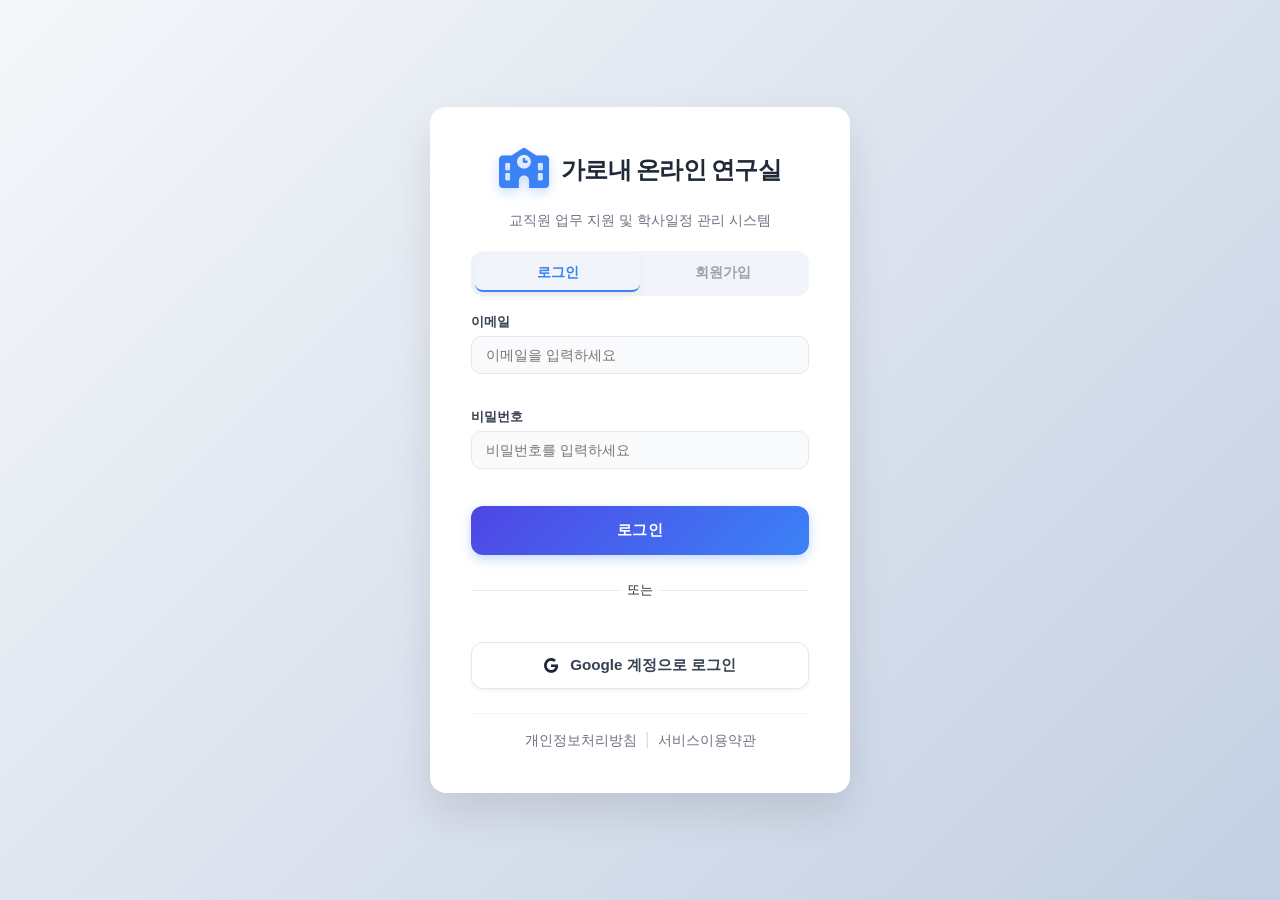
==== commit f6472131: "테스트 2.1 로그인, 회원가입 화면 수정" ====
--- a/index.html
+++ b/index.html
@@ -49,8 +49,8 @@
       #login-container.hidden { display: none !important; }
       #login-container .login-card {
           background: white !important;
-          width: 100%; max-width: 420px;
-          padding: 2.5rem;
+          width: 100%; max-width: 400px;
+          padding: 2rem;
           border-radius: 20px;
           box-shadow: 0 20px 40px rgba(0,0,0,0.1) !important;
           opacity: 1 !important; visibility: visible !important;
@@ -61,23 +61,23 @@
           color: #1f2937;
           opacity: 1 !important; visibility: visible !important;
       }
-      #login-container .login-logo { text-align: center; margin-bottom: 1.5rem; }
-      #login-container .login-logo i { font-size: 3rem; color: #3b82f6 !important; margin-bottom: 0.5rem; display: block; filter: drop-shadow(0 4px 6px rgba(59, 130, 246, 0.3)); }
-      #login-container .login-logo h1 { font-size: 1.6rem !important; margin: 0; font-weight: 800; letter-spacing: -0.5px; }
-      #login-container .login-subtitle { font-size: 0.95rem !important; color: #6b7280 !important; margin-bottom: 2rem; text-align: center; font-weight: 500; }
+      #login-container .login-logo { text-align: center; margin-bottom: 1rem; }
+      #login-container .login-logo i { font-size: 2.5rem; color: #3b82f6 !important; margin-bottom: 0.25rem; display: block; filter: drop-shadow(0 4px 6px rgba(59, 130, 246, 0.3)); }
+      #login-container .login-logo h1 { font-size: 1.5rem !important; margin: 0; font-weight: 800; letter-spacing: -0.5px; }
+      #login-container .login-subtitle { font-size: 0.9rem !important; color: #6b7280 !important; margin-bottom: 1.25rem; text-align: center; font-weight: 500; }
 
       /* Forms */
       #login-container .auth-form { display: none; width: 100%; }
-      #login-container .auth-form.active { display: flex !important; flex-direction: column; gap: 1rem; }
+      #login-container .auth-form.active { display: flex !important; flex-direction: column; gap: 0.6rem; }
       #login-container .auth-form.hidden { display: none !important; }
 
       /* Inputs */
       #login-container input, #login-container select {
           width: 100%; 
-          padding: 0.7rem 1rem;
-          height: 50px;
-          border: 1px solid #e5e7eb !important; border-radius: 12px;
-          font-size: 1rem;
+          padding: 0.5rem 0.85rem;
+          height: 38px;
+          border: 1px solid #e5e7eb !important; border-radius: 10px;
+          font-size: 0.9rem;
           background: #f9fafb !important;
           color: #111827 !important;
           opacity: 1 !important;
@@ -92,17 +92,17 @@
           box-shadow: 0 0 0 4px rgba(59, 130, 246, 0.1);
           outline: none;
       }
-      #login-container label { font-weight: 600; font-size: 0.9rem; margin-bottom: 0.35rem; display: block; color: #374151 !important; }
+      #login-container label { font-weight: 600; font-size: 0.8rem; margin-bottom: 0.2rem; display: block; color: #374151 !important; }
 
       /* Buttons - Sophisticated */
       #login-container .btn-full {
           position: relative; z-index: 50; /* Ensure clickable */
-          width: 100%; padding: 1rem;
+          width: 100%; padding: 0.85rem;
           background: linear-gradient(135deg, #4f46e5 0%, #3b82f6 100%) !important;
           color: white !important;
           border: none; border-radius: 12px;
-          font-weight: 700; font-size: 1rem;
-          cursor: pointer; margin-top: 0.5rem;
+          font-weight: 700; font-size: 0.95rem;
+          cursor: pointer; margin-top: 0.25rem;
           box-shadow: 0 4px 12px rgba(59, 130, 246, 0.3);
           transition: all 0.3s cubic-bezier(0.4, 0, 0.2, 1);
           letter-spacing: 0.02em;
@@ -118,7 +118,7 @@
       #login-container .btn-google {
           position: relative; z-index: 50;
           width: 100%; display: flex; align-items: center; justify-content: center; gap: 0.75rem;
-          padding: 0.9rem;
+          padding: 0.75rem;
           background: white !important;
           border: 1px solid #e5e7eb !important; border-radius: 12px;
           font-weight: 600; font-size: 0.95rem;
@@ -136,10 +136,10 @@
       }
 
       /* Tabs */
-      #login-container .login-tabs { display: flex; border-bottom: 2px solid #f3f4f6; margin-bottom: 1.5rem; position: relative; z-index: 50; }
+      #login-container .login-tabs { display: flex; border-bottom: 2px solid #f3f4f6; margin-bottom: 1rem; position: relative; z-index: 50; }
       #login-container .login-tab {
-          flex: 1; padding: 0.75rem; background: none; border: none; font-weight: 600; color: #9ca3af; cursor: pointer;
-          border-bottom: 2px solid transparent; margin-bottom: -2px; font-size: 1rem;
+          flex: 1; padding: 0.5rem; background: none; border: none; font-weight: 600; color: #9ca3af; cursor: pointer;
+          border-bottom: 2px solid transparent; margin-bottom: -2px; font-size: 0.9rem;
           transition: color 0.3s;
           position: relative; z-index: 51;
       }
@@ -147,11 +147,11 @@
 
       /* Toggle */
       /* Toggle - Updated to match global style */
-      #login-container .toggle-wrapper { display: flex; align-items: center; gap: 10px; margin-top: 4px; position: relative; z-index: 20; }
-      #login-container .switch { position: relative; display: inline-block; width: 48px; height: 26px; }
+      #login-container .toggle-wrapper { display: flex; align-items: center; gap: 8px; margin-top: 2px; position: relative; z-index: 20; }
+      #login-container .switch { position: relative; display: inline-block; width: 44px; height: 22px; }
       #login-container .switch input { opacity: 0; width: 0; height: 0; }
       #login-container .slider { position: absolute; cursor: pointer; top: 0; left: 0; right: 0; bottom: 0; background-color: #cbd5e1; transition: .3s; border-radius: 34px; }
-      #login-container .slider:before { position: absolute; content: ""; height: 20px; width: 20px; left: 3px; bottom: 3px; background-color: white; transition: .3s; border-radius: 50%; box-shadow: 0 2px 4px rgba(0,0,0,0.1); }
+      #login-container .slider:before { position: absolute; content: ""; height: 16px; width: 16px; left: 3px; bottom: 3px; background-color: white; transition: .3s; border-radius: 50%; box-shadow: 0 2px 4px rgba(0,0,0,0.1); }
       #login-container input:checked + .slider { background-color: #3b82f6 !important; }
       #login-container input:checked + .slider:before { transform: translateX(22px); }
 
@@ -175,7 +175,7 @@
       #login-container .hidden { display: none !important; }
       #login-container .form-row { display: flex; gap: 12px; }
       #login-container .form-group { flex: 1; }
-      #login-container .divider { display: flex; align-items: center; margin: 1.5rem 0; color: #9ca3af; font-size: 0.85rem; }
+      #login-container .divider { display: flex; align-items: center; margin: 1rem 0; color: #9ca3af; font-size: 0.8rem; }
       #login-container .divider::before, #login-container .divider::after { content: ""; flex: 1; border-bottom: 1px solid #e5e7eb; }
       #login-container .divider span { padding: 0 0.5rem; }
       #login-container .login-footer a:hover { color: #3b82f6 !important; text-decoration: underline !important; }
@@ -362,8 +362,9 @@
             <button class="nav-item" data-category="account">학교계정</button>
             <button class="nav-item" data-category="curriculum">학사일정</button>
             <button class="nav-item" data-category="bus">배차신청</button>
+            <button class="nav-item" data-category="training" onclick="switchTab('training')">연수관리</button>
             <button class="nav-item" data-category="datayard">자료마당</button>
-            <button class="nav-item" data-category="support">온학교 e지원</button>
+            <button class="nav-item" data-category="support" onclick="switchTab('support')">온학교 e지원</button>
             <button class="nav-item hidden" id="nav-admin-btn" data-category="admin">관리자</button>
           </nav>
 
@@ -813,6 +814,195 @@
         </table>
       </div>
     </section>
+
+      <!-- Curriculum Section (학사일정) -->
+      <section id="curriculum-section" class="category-content hidden">
+        <div class="curriculum-container">
+          <!-- Header & Controls -->
+          <div class="curriculum-header-area">
+            <div class="curriculum-title-group">
+              <h2><i class="fas fa-book-open"></i> 학사일정</h2>
+            </div>
+
+            <div class="curriculum-nav-group">
+              <button id="curr-prev-btn" class="nav-arrow-btn">
+                <i class="fas fa-chevron-left"></i>
+              </button>
+              <div id="curriculum-current-period" class="period-display">
+                2026년 2월
+              </div>
+              <button id="curr-next-btn" class="nav-arrow-btn">
+                <i class="fas fa-chevron-right"></i>
+              </button>
+              <button id="curr-today-btn" class="nav-today-btn">오늘</button>
+              <div class="curr-export-group">
+                <button
+                  id="curr-excel-btn"
+                  class="export-btn excel"
+                  title="엑셀로 내려받기"
+                >
+                  <i class="fas fa-file-excel"></i> 엑셀
+                </button>
+                <button
+                  id="curr-hwp-btn"
+                  class="export-btn hwp"
+                  title="한글파일로 내려받기"
+                >
+                  <i class="fas fa-file-word"></i> 한글
+                </button>
+              </div>
+            </div>
+
+            <div class="curriculum-actions">
+              <button id="curr-add-btn" class="btn-primary-gradient">
+                <i class="fas fa-plus"></i> 일정 추가
+              </button>
+              <div class="view-switcher">
+                <button
+                  class="view-btn active"
+                  data-curr-view="table"
+                  title="표 보기"
+                  id="view-toggle-table"
+                >
+                  <i class="fas fa-list"></i>
+                </button>
+                <button
+                  class="view-btn"
+                  data-curr-view="calendar"
+                  title="월별 달력"
+                  id="view-toggle-calendar"
+                >
+                  <i class="fas fa-calendar-alt"></i>
+                </button>
+              </div>
+            </div>
+          </div>
+
+          <!-- Content Views -->
+          <div id="curriculum-content-wrapper" class="content-wrapper">
+            <!-- Member Confirmation Bar -->
+            <div id="curr-member-confirm-bar" class="curr-member-confirm-bar">
+              <!-- JS Generated Table -->
+            </div>
+
+            <!-- 1. Table View (Default) -->
+            <div id="curr-table-view" class="curr-view active">
+              <div class="curr-table-header">
+                <div class="th th-date">날짜</div>
+                <div class="th th-day">요일</div>
+                <div class="th th-life">특별일</div>
+                <div class="th th-edu">교육활동</div>
+                <div class="th th-staff">교직원 복무</div>
+                <div class="th th-doc">처리할 공문</div>
+              </div>
+              <div id="curr-table-body" class="curr-table-body">
+                <!-- JS Generated Rows -->
+              </div>
+            </div>
+
+            <!-- 2. Calendar View (FullCalendar) -->
+            <div id="curr-calendar-view" class="curr-view">
+              <div id="curr-fullcalendar"></div>
+              <div id="calendar"></div> <!-- For compatibility if needed -->
+            </div>
+          </div>
+        </div>
+      </section>
+
+      <!-- Curriculum Event Modal -->
+      <div id="currModal" class="modal">
+        <div class="modal-content modal-lg">
+          <div class="modal-header">
+            <h2 id="currModalTitle">새 일정 등록</h2>
+            <span class="close-modal close-curr-modal">&times;</span>
+          </div>
+          <div class="modal-body">
+            <!-- Type Selection Step -->
+            <div id="curr-type-selector" class="type-selector-step">
+              <h3>일정 유형을 선택하세요</h3>
+              <div class="type-cards">
+                <div class="type-card" data-type="edu">
+                  <i class="fas fa-chalkboard-teacher"></i>
+                  <span>교육활동</span>
+                </div>
+                <div class="type-card" data-type="staff">
+                  <i class="fas fa-user-clock"></i>
+                  <span>교직원 복무</span>
+                </div>
+                <div class="type-card" data-type="doc">
+                  <i class="fas fa-file-signature"></i>
+                  <span>처리할 공문</span>
+                </div>
+                <div class="type-card" data-type="life">
+                  <i class="fas fa-sun"></i>
+                  <span>특별일(절기/행사)</span>
+                </div>
+              </div>
+            </div>
+
+            <!-- Input Form Step -->
+            <form id="currEventForm" class="hidden">
+              <input type="hidden" id="curr-event-id" />
+              <input type="hidden" id="curr-event-type" />
+
+              <div class="form-header-bar">
+                <span id="curr-selected-type-badge" class="badge"
+                  >교육활동</span
+                >
+                <button type="button" id="curr-back-type-btn" class="btn-text">
+                  유형 변경
+                </button>
+              </div>
+
+              <div class="form-row">
+                <div class="form-group">
+                  <label>날짜</label>
+                  <input type="date" id="curr-date" required />
+                </div>
+                <!-- Time is optional or specific to type -->
+                <div class="form-group hidden" id="curr-time-group">
+                  <label>시간</label>
+                  <input type="time" id="curr-time" />
+                </div>
+              </div>
+
+              <!-- Dynamic Fields Container -->
+              <div id="curr-dynamic-fields"></div>
+
+              <div class="form-group" id="curr-common-title-group">
+                <label id="curr-title-label">내용</label>
+                <input
+                  type="text"
+                  id="curr-title"
+                  required
+                  placeholder="내용을 입력하세요"
+                />
+              </div>
+            </form>
+          </div>
+          <div class="modal-footer">
+            <button
+              type="button"
+              id="curr-delete-btn"
+              class="btn-delete hidden"
+            >
+              <i class="fas fa-trash"></i> 삭제
+            </button>
+            <div class="right-btns">
+              <button type="button" class="curr-btn-secondary close-curr-modal">
+                취소
+              </button>
+              <button
+                type="submit"
+                form="currEventForm"
+                class="curr-btn-primary"
+              >
+                저장
+              </button>
+            </div>
+          </div>
+        </div>
+      </div>
 
     <!-- Bus Section (배차신청) -->
     <section id="bus-section" class="category-content hidden">
@@ -853,6 +1043,42 @@
       </div>
     </section>
 
+
+    <!-- Section: Training Management -->
+    <section id="training-section" class="category-content hidden">
+      <div class="content-body training-container">
+        <!-- Training Header -->
+        <div style="display: flex; justify-content: space-between; align-items: center; margin-bottom: 20px;">
+          <h2 class="section-title"><i class="fas fa-chalkboard-teacher"></i> 연수정보 및 교직원 연수 이수 현황</h2>
+          <button class="btn-primary" onclick="window.openTrainingModal()">
+            <i class="fas fa-plus"></i> 연수 정보 추가
+          </button>
+        </div>
+        <div class="table-container training-table-wrapper">
+              <table class="training-table-modern" id="training-table" style="table-layout: fixed; width: 100%;">
+                  <thead>
+                      <tr>
+                          <th style="width:40px;"></th>
+                          <th style="width:50px; cursor:pointer;" onclick="window.sortTrainings('date')">번호 <i class="fas fa-sort"></i></th>
+                          <th style="width:70px; cursor:pointer;" onclick="window.sortTrainings('category')">구분 <i class="fas fa-sort"></i></th>
+                          <th style="width:240px; cursor:pointer;" onclick="window.sortTrainings('title')">연수명 <i class="fas fa-sort"></i></th>
+                          <th style="width:90px; cursor:pointer;" onclick="window.sortTrainings('target')">연수대상 <i class="fas fa-sort"></i></th>
+                          <th style="width:80px; cursor:pointer;" onclick="window.sortTrainings('deadline')">기한 <i class="fas fa-sort"></i></th>
+                          <th style="width:70px; cursor:pointer;" onclick="window.sortTrainings('manager')">담당자 <i class="fas fa-sort"></i></th>
+                          <th style="width:260px;">이수자 명단</th>
+                          <th style="width:140px;">연수 정보</th>
+                          <th style="width:120px;">비고</th>
+                          <th style="width:100px;">관리</th>
+                      </tr>
+                  </thead>
+                  <tbody id="training-list">
+                      <!-- JS Generated -->
+                  </tbody>
+              </table>
+          </div>
+      </div>
+    </section>
+
     <!-- Helppage Section (온학교 e지원) -->
     <section id="helppage-section" class="category-content hidden"></section>
 
@@ -878,6 +1104,9 @@
             </button>
             <button class="admin-nav-btn" onclick="switchAdminView('bin')" data-view="bin">
                 <i class="fas fa-trash-restore"></i> 휴지통
+            </button>
+            <button class="admin-nav-btn" onclick="switchAdminView('menus')" data-view="menus">
+                <i class="fas fa-sliders-h"></i> 메뉴 관리
             </button>
             <button class="admin-nav-btn download-csv" onclick="downloadUserCSV()">
                 <i class="fas fa-file-csv"></i> 명부 다운로드
@@ -1149,9 +1378,210 @@
                     </table>
                 </div>
             </div>
+
+            <!-- View: Menu Management -->
+            <div id="admin-view-menus" class="admin-view">
+                <div class="view-header">
+                    <h2>메뉴 및 위젯 관리</h2>
+                    <p class="view-desc">메인 탭 및 사이드바 위젯의 표시 여부를 설정합니다.</p>
+                </div>
+                
+                <div class="menu-settings-container">
+                    <h3 class="menu-settings-subtitle"><i class="fas fa-layer-group" style="color: var(--primary-color);"></i> 메인 메뉴 탭 설정</h3>
+                    <div id="admin-menu-toggle-list" class="menu-toggle-grid" style="display: grid; grid-template-columns: repeat(auto-fill, minmax(280px, 1fr)); gap: 15px;">
+                        <!-- JS Generated -->
+                        <div style="padding: 20px; text-align: center; color: #94a3b8;">로딩 중...</div>
+                    </div>
+
+                    <h3 class="menu-settings-subtitle" style="margin-top: 40px;"><i class="fas fa-columns" style="color: var(--primary-color);"></i> 사이드바 위젯 설정</h3>
+                    <div id="admin-widget-toggle-list" class="widget-toggle-grid" style="display: grid; grid-template-columns: repeat(auto-fill, minmax(280px, 1fr)); gap: 15px;">
+                         <!-- JS Generated -->
+                         <div style="padding: 20px; text-align: center; color: #94a3b8;">로딩 중...</div>
+                    </div>
+                </div>
+                    <button class="btn-primary" onclick="saveMenuSettings()" style="padding: 10px 24px; font-size: 1rem;">
+                        <i class="fas fa-save"></i> 설정 저장하기
+                    </button>
+                </div>
+            </div>
         </main>
       </div>
     </section>
+
+    <!-- Section: Training Management -->
+
+
+    <!-- Training Modal -->
+    <!-- Training Modal -->
+    <div id="trainingModal" class="modal">
+        <div class="modal-content" style="max-width: 600px;">
+            <div class="modal-header">
+                <h2 id="trainingModalTitle">연수 정보 추가</h2>
+                <button class="close-modal" onclick="window.closeTrainingModal()">&times;</button>
+            </div>
+            <div class="modal-body training-modal-body">
+                <form id="trainingForm">
+                    <input type="hidden" id="training-id">
+                    
+                    <!-- 1. Training Name -->
+                    <div class="form-section mb-24">
+                        <label class="form-label training-form-label">연수명 <span>(필수)</span></label>
+                        <input type="text" id="training-title" class="form-input-modern training-input-modern" required placeholder="예: 초등교원 기초학력 향상 역량강화 연수">
+                    </div>
+
+                    <!-- 2. Category (Row) -->
+                    <div class="flex gap-40 mb-24 items-start">
+                        <!-- Category -->
+                        <div class="form-section">
+                            <label class="form-label training-form-label">구분 <span>(필수)</span></label>
+                            <!-- Segmented Control Style -->
+                            <div class="segmented-control training-segmented-control">
+                                <label class="segment-btn">
+                                    <input type="radio" name="trainingCategory" value="권장" onchange="updateSegmentStyle(this)">
+                                    <div class="segment-box">권장</div>
+                                </label>
+                                <label class="segment-btn">
+                                    <input type="radio" name="trainingCategory" value="필수" checked onchange="updateSegmentStyle(this)">
+                                    <div class="segment-box active">필수</div>
+                                </label>
+                            </div>
+                        </div>
+                    </div>
+
+                    <!-- 3. Target Audience (Box Grid) -->
+                    <div class="form-section mb-24">
+                        <label class="form-label training-form-label">연수대상 <span>(필수)</span></label>
+                        <div class="target-grid" style="display: flex; gap: 12px; margin-bottom: 16px; flex-wrap: wrap;">
+                            <!-- Checkbox Cards (JS will handle logic) -->
+                            <label class="target-card">
+                                <input type="checkbox" name="target" value="전교직원">
+                                <span class="card-box"></span>
+                                <span class="card-text">전교직원</span>
+                            </label>
+                            <label class="target-card">
+                                <input type="checkbox" name="target" value="교장">
+                                <span class="card-box"></span>
+                                <span class="card-text">교장</span>
+                            </label>
+                            <label class="target-card">
+                                <input type="checkbox" name="target" value="교원">
+                                <span class="card-box"></span>
+                                <span class="card-text">교원</span>
+                            </label>
+                            <label class="target-card">
+                                <input type="checkbox" name="target" value="지방공무원">
+                                <span class="card-box"></span>
+                                <span class="card-text">지방공무원</span>
+                            </label>
+                            <label class="target-card">
+                                <input type="checkbox" name="target" value="교육공무직">
+                                <span class="card-box"></span>
+                                <span class="card-text">교육공무직</span>
+                            </label>
+                             <label class="target-card">
+                                <input type="checkbox" name="target" value="담당자">
+                                <span class="card-box"></span>
+                                <span class="card-text">담당자</span>
+                            </label>
+                        </div>
+                        
+                        <!-- Direct Input -->
+                        <div class="training-direct-input-row">
+                            <div class="checkbox-wrapper-square">
+                                <input type="checkbox" id="target-direct-check">
+                            </div>
+                            <span class="direct-label">직접 입력:</span>
+                            <input type="text" id="target-direct-input" disabled class="direct-field" placeholder="예: 전 교원">
+                        </div>
+                    </div>
+
+                    <div class="flex gap-20 mb-24">
+                        <div class="flex-1">
+                            <label class="form-label training-form-label">이수증 제출 기한</label>
+                            <input type="date" id="training-deadline" class="form-input-modern training-input-modern">
+                        </div>
+                        <div class="flex-1">
+                            <label class="form-label training-form-label">담당자</label>
+                            <input type="text" id="training-manager" class="form-input-modern training-input-modern" placeholder="담당자 이름">
+                        </div>
+                    </div>
+
+                    <div class="mb-30">
+                        <label class="form-label training-form-label">연수 정보</label>
+                        <div class="grid grid-cols-1-2 gap-10">
+                            <input type="text" id="training-site-name" class="form-input-modern training-input-modern" placeholder="사이트명 (예: 경남교육연수포털)">
+                            <input type="url" id="training-link" class="form-input-modern training-input-modern" placeholder="https://www.gneti.or.kr/">
+                        </div>
+                    </div>
+
+                    <div class="modal-footer training-modal-footer">
+                         <button type="button" class="btn-secondary" onclick="window.closeTrainingModal()">취소</button>
+                        <button type="submit" class="btn-primary" id="training-submit-btn">저장</button>
+                    </div>
+                </form>
+            </div>
+        </div>
+    </div>
+
+    <!-- Completer Selection Modal -->
+    <div id="completerModal" class="modal">
+        <div class="modal-content completer-modal-content">
+            <div class="modal-header">
+                <h2>이수자 선택</h2>
+                <span class="close-modal" onclick="window.closeCompleterModal()">&times;</span>
+            </div>
+            <div class="modal-body">
+                <div class="search-bar mb-10">
+                    <input type="text" id="completer-search" placeholder="이름 검색..." class="form-input-modern training-input-modern" onkeyup="window.filterCompleterList()">
+                    <div class="mt-10 flex gap-8">
+                        <button type="button" onclick="window.toggleAllCompleters(true)" class="btn-text text-blue">모두 선택</button>
+                        <button type="button" onclick="window.toggleAllCompleters(false)" class="btn-text text-slate">모두 해제</button>
+                    </div>
+                </div>
+                <div id="completer-list-container">
+                    <!-- JS Generated Checkboxes -->
+                </div>
+                <div class="mt-10 flex justify-between items-center">
+                    <div class="text-slate fs-085">
+                        <span id="completer-selected-count">0</span>명 선택됨
+                    </div>
+                    <!-- Only Admin can manage staff list -->
+                    <button class="btn-text admin-feature text-blue fs-085" onclick="window.openStaffSettingsModal()">
+                        <i class="fas fa-cog"></i> 직원 명단 관리
+                    </button>
+                </div>
+            </div>
+            <div class="modal-footer">
+                <button type="button" class="btn-cancel" onclick="window.closeCompleterModal()">취소</button>
+                <button type="button" class="btn-primary" onclick="window.saveCompleters()">선택 완료</button>
+            </div>
+        </div>
+    </div>
+
+    <!-- Staff Settings Modal (Admin Only) -->
+    <div id="staffSettingsModal" class="modal">
+        <div class="modal-content" style="max-width: 500px;">
+            <div class="modal-header">
+                <h2>직원 명단 관리</h2>
+                <span class="close-modal" onclick="document.getElementById('staffSettingsModal').classList.remove('active')">&times;</span>
+            </div>
+            <div class="modal-body">
+                <div class="form-group" style="display: flex; gap: 8px; margin-bottom: 20px;">
+                    <input type="text" id="new-staff-name" class="form-input-modern" placeholder="이름 입력" style="flex:1; padding: 10px; border: 1px solid #e2e8f0; border-radius: 8px;">
+                    <button class="btn-primary" onclick="window.addStaffMember()" style="padding: 0 20px;">추가</button>
+                </div>
+                <div class="form-group">
+                    <label style="display:block; margin-bottom:8px; font-weight:600;">직원 목록</label>
+                    <ul id="staff-management-list" style="list-style: none; padding: 0; max-height: 400px; overflow-y: auto; border: 1px solid #e2e8f0; border-radius: 8px;">
+                        <!-- JS Generated -->
+                    </ul>
+                </div>
+            </div>
+            <div class="modal-footer">
+                <button type="button" class="btn-primary" onclick="document.getElementById('staffSettingsModal').classList.remove('active')">닫기</button>
+            </div>
+        </div>
+    </div>
 
     <!-- Admin User Edit Modal -->
     <div id="adminUserModal" class="modal">
@@ -1298,14 +1728,15 @@
                     <div class="form-row" style="align-items: flex-end; margin-top: 10px;">
                         <div class="form-group" style="flex: 0 0 auto; margin-right: 15px;">
                             <label style="display:block; margin-bottom: 6px;">담임 여부</label>
-                            <div class="toggle-wrapper">
-                                <span class="toggle-label-text">담임 아님</span>
-                                <label class="switch">
-                                    <input type="checkbox" id="profile-edit-is-homeroom">
-                                    <span class="slider round"></span>
-                                </label>
-                                <span class="toggle-label-text">담임</span>
+                            <div class="segmented-control-container">
+                                <div id="btn-homeroom-off" class="segment-btn-custom" onclick="window.toggleHomeroomUI(false)">
+                                    담임 아님
+                                </div>
+                                <div id="btn-homeroom-on" class="segment-btn-custom" onclick="window.toggleHomeroomUI(true)">
+                                    담임
+                                </div>
                             </div>
+                            <input type="checkbox" id="profile-edit-is-homeroom" style="display: none;">
                         </div>
                         <div id="profile-edit-class-info-group" class="form-group hidden" style="flex: 1;">
                             <label>학년/반 정보</label>
@@ -1427,7 +1858,6 @@
                 <span>특별일(절기/행사)</span>
               </div>
             </div>
-          </div>
 
           <!-- Input Form Step -->
           <form id="currEventForm" class="hidden">
@@ -1746,10 +2176,10 @@
     <!-- Firebase SDK & Config -->
     <!-- Firebase SDK & Config -->
     <script type="module">
-      import { initializeApp } from "https://www.gstatic.com/firebasejs/12.8.0/firebase-app.js";
-      import { getFirestore, collection, getDocs, getDoc, setDoc, doc, deleteDoc, query, onSnapshot, updateDoc, orderBy, where } from "https://www.gstatic.com/firebasejs/12.8.0/firebase-firestore.js";
-      import { getStorage, ref, uploadBytes, getDownloadURL, deleteObject } from "https://www.gstatic.com/firebasejs/12.8.0/firebase-storage.js";
-      import { getAuth, signInWithPopup, GoogleAuthProvider, createUserWithEmailAndPassword, signInWithEmailAndPassword, onAuthStateChanged, signOut, updateProfile, sendPasswordResetEmail } from "https://www.gstatic.com/firebasejs/12.8.0/firebase-auth.js";
+      import { initializeApp } from "https://www.gstatic.com/firebasejs/10.13.0/firebase-app.js";
+      import { getFirestore, collection, getDocs, getDoc, setDoc, addDoc, doc, deleteDoc, query, onSnapshot, updateDoc, orderBy, where } from "https://www.gstatic.com/firebasejs/10.13.0/firebase-firestore.js";
+      import { getStorage, ref, uploadBytes, getDownloadURL, deleteObject } from "https://www.gstatic.com/firebasejs/10.13.0/firebase-storage.js";
+      import { getAuth, signInWithPopup, GoogleAuthProvider, createUserWithEmailAndPassword, signInWithEmailAndPassword, onAuthStateChanged, signOut, updateProfile, sendPasswordResetEmail } from "https://www.gstatic.com/firebasejs/10.13.0/firebase-auth.js";
 
       const firebaseConfig = {
         apiKey: "AIzaSyCQmDCL-PuN2A9AgOzIpObCeNtvIFDJmhU",
@@ -1766,10 +2196,12 @@
       window.auth = getAuth(app);
       
       // Export utils for legacy scripts
-      window.firestoreUtils = { collection, getDocs, getDoc, setDoc, doc, deleteDoc, query, onSnapshot, updateDoc, orderBy, where };
+      window.firestoreUtils = { collection, getDocs, getDoc, setDoc, addDoc, doc, deleteDoc, query, onSnapshot, updateDoc, orderBy, where };
       window.storageUtils = { ref, uploadBytes, getDownloadURL, deleteObject };
       
+      console.log("Firebase initialized successfully");
       // Notify script.js that Firebase is ready
+      window.firebaseReady = true;
       window.dispatchEvent(new Event('firebase-ready'));
 
       // ================= AUTH LOGIC =================
@@ -2491,6 +2923,9 @@
                   const isHomeroomCb = document.getElementById('profile-edit-is-homeroom');
                   isHomeroomCb.checked = userData.isHomeroom || false;
                   
+                  // Initialize UI State
+                  if(window.toggleHomeroomUI) window.toggleHomeroomUI(isHomeroomCb.checked);
+                  
                   const classGroup = document.getElementById('profile-edit-class-info-group');
                   const classInput = document.getElementById('profile-edit-class-info');
                   
@@ -2606,13 +3041,37 @@
           });
       }
 
+      // Helper for Homeroom Segmented Control
+      window.toggleHomeroomUI = function(isHomeroom) {
+          const cb = document.getElementById('profile-edit-is-homeroom');
+          const btnOff = document.getElementById('btn-homeroom-off');
+          const btnOn = document.getElementById('btn-homeroom-on');
+          
+          // Update Styles
+          if(isHomeroom) {
+              if(btnOn) btnOn.classList.add('active');
+              if(btnOff) btnOff.classList.remove('active');
+          } else {
+              if(btnOn) btnOn.classList.remove('active');
+              if(btnOff) btnOff.classList.add('active');
+          }
+
+          // Update Checkbox and Trigger Change Event if value changed
+          if(cb && cb.checked !== isHomeroom) {
+              cb.checked = isHomeroom;
+              const event = new Event('change');
+              cb.dispatchEvent(event);
+          }
+      };
      </script>
     <script src="https://cdn.jsdelivr.net/npm/xlsx@0.18.5/dist/xlsx.full.min.js"></script>
     <script src="data.js"></script>
     <script src="helppageData.js"></script>
     <script src="src/utils/holidays.js"></script>
     <script src="src/utils/table-resizer.js"></script>
-    <script src="curriculum.js?v=24"></script>
-    <script src="script.js?v=9"></script>
+    <script src="training.js?v=5"></script> <!-- Load Shim First -->
+    <script src="training_fixed.js"></script> <!-- Override Patch -->
+    <script src="curriculum.js?v=33&t=20260211_1804"></script>
+    <script src="script.js?v=13&t=20260211002941"></script>
   </body>
 </html>
--- a/style.css
+++ b/style.css
@@ -492,8 +492,8 @@
 
 main {
   flex: 1;
-  margin-top: 140px;
-  height: calc(100vh - 140px);
+  margin-top: 125px;
+  height: calc(100vh - 125px);
   overflow-y: auto;
   padding-top: 0;
   display: block;
@@ -6007,7 +6007,8 @@
     content: '';
     position: absolute;
     bottom: -7px;
-    left: 20%;
+    left: 50%;
+    transform: translateX(-50%);
     border-left: 7px solid transparent;
     border-right: 7px solid transparent;
     border-top: 7px solid #34a853;
@@ -10837,3 +10838,1322 @@
     background: #334155;
     color: #cbd5e1;
 }
+
+/* ================= Status Table Editable Fixes ================= */
+.status-table th, .status-table td {
+    position: relative; /* For proper stacking context */
+    /* overflow: hidden; Removed to allow resize handle interaction if needed, but input should be contained */
+}
+
+.status-table th .header-inner {
+    display: flex;
+    align-items: center;
+    justify-content: center;
+    width: 100%;
+    height: 100%;
+}
+
+.status-table .editable-input {
+    width: 100%;
+    min-width: 0; /* Important for narrow columns like 'No' or 'Job' */
+    box-sizing: border-box; 
+    border: 1px solid transparent; 
+    background: transparent;
+    padding: 4px 2px; /* Reduced horizontal padding for narrow cells */
+    font-size: inherit;
+    font-family: inherit;
+    text-align: center;
+    border-radius: 4px;
+    transition: all 0.2s;
+    outline: none;
+    color: inherit;
+}
+
+.status-table .editable-input:hover {
+    border-color: #cbd5e1; 
+    background: rgba(255, 255, 255, 0.5);
+}
+
+.status-table .editable-input:focus {
+    border-color: #3b82f6;
+    background: white;
+    box-shadow: 0 0 0 2px rgba(59, 130, 246, 0.2);
+    z-index: 5; /* Ensure focused input is above other elements */
+}
+
+/* Dark mode support */
+body.dark-mode .status-table .editable-input {
+    color: #e2e8f0;
+}
+body.dark-mode .status-table .editable-input:hover {
+    background: #334155;
+    border-color: #475569;
+}
+body.dark-mode .status-table .editable-input:focus {
+    background: #1e293b;
+    border-color: #3b82f6;
+}
+
+/* Ensure resize handle is clickable and above input */
+.resize-handle {
+    z-index: 20 !important;
+}
+
+/* ================= Datayard Group Edit Actions ================= */
+.group-edit-actions {
+    display: flex;
+    gap: 0.5rem;
+    /* margin-left: 1rem; Removed */
+}
+
+.group-edit-actions button {
+    width: 32px;
+    height: 32px;
+    border-radius: 8px;
+    background: white;
+    border: 1px solid #e2e8f0;
+    box-shadow: 0 1px 2px rgba(0, 0, 0, 0.05);
+    display: flex;
+    align-items: center;
+    justify-content: center;
+    cursor: pointer;
+    color: #64748b;
+    transition: all 0.2s;
+    font-size: 0.9rem;
+}
+
+.group-edit-actions .edit-group-btn:hover {
+    background: #f0f9ff;
+    color: #0284c7;
+    border-color: #bae6fd;
+    transform: translateY(-1px);
+}
+
+.group-edit-actions .delete-group-btn:hover {
+    background: #fef2f2;
+    color: #dc2626;
+    border-color: #fecaca;
+    transform: translateY(-1px);
+}
+
+/* ================= Today Badge & Date Highlight ================= */
+.curr-cell.date-cell {
+    display: flex !important;
+    flex-direction: column !important;
+    align-items: center !important;
+    justify-content: center !important; /* Revert to center */
+    gap: 2px !important;
+    padding-top: 0 !important;          /* Remove padding */
+}
+
+.date-number {
+    /* Remove fixed size for normal dates */
+    display: flex;
+    align-items: center;
+    justify-content: center;
+    border-radius: 50%;
+    color: var(--text-main, inherit);
+    background: transparent;
+    transition: all 0.2s ease;
+    /* Font size inherit to respect original */
+    font-size: inherit;
+    font-weight: inherit;
+}
+
+/* Dark Mode Support for Date Number */
+body.dark-mode .date-number {
+    color: inherit;
+}
+
+/* Highlight Circle for Today (Apply size only here) */
+.date-number.today-circle {
+    width: 34px;
+    height: 34px;
+    background: linear-gradient(135deg, #8b5cf6, #4f46e5) !important;
+    color: white !important;
+    font-weight: 800;
+    font-size: 1.15rem; /* Larger font */
+    box-shadow: 0 6px 16px rgba(124, 58, 237, 0.4), 
+                0 0 0 2px rgba(255, 255, 255, 0.2) inset !important; /* Inner glow */
+    text-shadow: 0 1px 2px rgba(0, 0, 0, 0.2);
+    transform: translateY(-2px); /* Slight lift */
+}
+
+/* Fix Badge Position: Float layout adjustment */
+.curr-cell.date-cell {
+    position: relative !important;
+}
+
+.curr-cell.date-cell .today-badge {
+    position: absolute !important;
+    left: 0 !important;
+    right: 0 !important;
+    margin: 0 auto !important;
+    width: fit-content !important;
+    
+    /* Center reference + fixed offset to follow the date number */
+    top: 50% !important; 
+    margin-top: -46px !important;
+    bottom: auto !important;
+    
+    /* High priority layer to float above everything else in the table */
+    z-index: 2000 !important;
+}
+
+/* ================= Segmented Control (Profile Homeroom) ================= */
+.segmented-control-container {
+    display: flex;
+    background: #f1f5f9;
+    padding: 4px;
+    border-radius: 10px;
+    width: fit-content;
+    border: 1px solid #e2e8f0;
+}
+
+.segment-btn-custom {
+    display: flex;
+    align-items: center;
+    justify-content: center;
+    padding: 8px 18px;
+    border-radius: 8px;
+    font-size: 0.95rem;
+    font-weight: 500;
+    color: #64748b;
+    cursor: pointer;
+    transition: all 0.2s cubic-bezier(0.4, 0, 0.2, 1);
+    min-width: 90px;
+    user-select: none;
+}
+
+.segment-btn-custom:hover {
+    color: #334155;
+    background: rgba(255,255,255,0.5);
+}
+
+.segment-btn-custom.active {
+    background: white;
+    color: #3b82f6; /* Primary Blue */
+    font-weight: 700;
+    box-shadow: 0 2px 4px rgba(0,0,0,0.05), 0 1px 2px rgba(0,0,0,0.1);
+}
+
+/* ================= Training Section Wide Layout ================= */
+.training-container {
+    width: 95%;
+    max-width: 1600px;
+    margin: 0 auto;
+    padding: 10px 20px 20px;
+    background: transparent;
+}
+
+.section-title {
+    font-size: 1.3rem;
+    font-weight: 700;
+    color: var(--text-main, #1e293b);
+    margin: 0;
+    display: flex;
+    align-items: center;
+    gap: 12px;
+}
+
+@media (max-width: 768px) {
+    .training-container {
+        width: 100%;
+        padding: 10px;
+    }
+}
+
+/* ================= Modern Training Table Styles ================= */
+.training-table-wrapper {
+    overflow: visible; /* sticky 헤더가 메인 스크롤을 따라가도록 강제 */
+    border-radius: 12px;
+    box-shadow: 0 4px 6px -1px rgba(0, 0, 0, 0.05), 0 2px 4px -1px rgba(0, 0, 0, 0.03);
+    background: white;
+    border: 1px solid #e2e8f0;
+    margin-bottom: 20px;
+}
+
+.training-table-modern {
+    width: 100%;
+    border-collapse: collapse;
+    font-size: 0.95rem;
+    white-space: nowrap; /* 한 줄 표시 */
+    font-family: 'Pretendard', -apple-system, BlinkMacSystemFont, system-ui, Roboto, "Helvetica Neue", "Segoe UI", "Apple SD Gothic Neo", "Noto Sans KR", "Malgun Gothic", "Apple Color Emoji", "Segoe UI Emoji", "Segoe UI Symbol", sans-serif;
+}
+
+/* Header Styling */
+.training-table-modern thead th {
+    position: sticky;
+    top: 0;
+    z-index: 50;
+    background-color: #f8fafc !important; /* 배경색 고정 */
+    color: #475569;
+    font-weight: 700;
+    text-align: center !important;
+    padding: 14px 16px;
+    border-bottom: 2px solid #cbd5e1 !important; /* 더 뚜렷한 경계선 */
+    font-size: 0.9rem;
+    letter-spacing: 0.02em;
+}
+
+/* Cell Styling */
+.training-table-modern tbody td {
+    padding: 10px 16px;
+    border-bottom: 1px solid #f1f5f9;
+    vertical-align: middle;
+    color: #334155;
+    transition: background-color 0.2s;
+    font-family: inherit; /* 상속 */
+}
+
+.training-table-modern tbody tr:last-child td {
+    border-bottom: none;
+}
+
+.training-table-modern tbody tr:hover {
+    background-color: #f8fafc;
+}
+
+/* Column Specific Styles */
+/* Column Specific Styles - Width handled inline in HTML */
+.col-num { color: #94a3b8; font-size: 0.9em; text-align: center; font-variant-numeric: tabular-nums; }
+.col-category { text-align: center; }
+.col-title { font-weight: 600; color: #1e293b; overflow: hidden; text-overflow: ellipsis; text-align: left; white-space: normal; } /* Allow wrapping */
+.col-target { color: #64748b; font-size: 0.9em; text-align: center; }
+.col-deadline { 
+    color: #d97706; 
+    text-align: center; 
+    font-weight: 500;
+    font-variant-numeric: tabular-nums;
+    letter-spacing: 0;
+}
+.col-manager { text-align: center; color: #475569; }
+.col-link { text-align: left; overflow: hidden; text-overflow: ellipsis; }
+.col-completers { overflow: visible; text-align: left; }
+.col-actions { text-align: center; }
+
+/* Custom Scrollbar for Completers - Removed since wrapping */
+/*.col-completers::-webkit-scrollbar { height: 4px; } ... */
+.col-completers::-webkit-scrollbar-thumb { background: #cbd5e1; border-radius: 2px; }
+.col-completers::-webkit-scrollbar-track { background: transparent; }
+
+/* Completer Tags in One Line */
+/* Completer List Scroll Container */
+.completer-scroll-container {
+    display: flex;
+    flex-wrap: wrap;
+    gap: 6px;
+    align-items: center; /* 수직 중앙 정렬 위함이나 wrap 시에는 줄바꿈 */
+    align-content: flex-start; /* 줄바꿈 시 위쪽부터 채움 */
+    max-height: 80px; /* 약 2.5줄 높이 */
+    overflow-y: auto;
+    padding: 4px;
+    /* Custom Scrollbar inside */
+    scrollbar-width: thin;
+    scrollbar-color: #cbd5e1 transparent;
+}
+
+.completer-scroll-container::-webkit-scrollbar {
+    width: 4px;
+}
+.completer-scroll-container::-webkit-scrollbar-track {
+    background: transparent;
+}
+.completer-scroll-container::-webkit-scrollbar-thumb {
+    background-color: #cbd5e1;
+    border-radius: 4px;
+}
+
+.completer-tag-modern {
+    display: inline-flex;
+    align-items: center;
+    background: #eff6ff;
+    color: #3b82f6;
+    padding: 2px 8px; /* 패딩 약간 축소 */
+    border-radius: 12px;
+    font-size: 0.8rem; /* 폰트 약간 축소 */
+    font-weight: 500;
+    border: 1px solid #dbeafe;
+    white-space: nowrap;
+    height: 24px; /* 높이 고정으로 균일하게 */
+}
+
+.completer-tag-modern .remove-btn {
+    margin-left: 6px;
+    cursor: pointer;
+    opacity: 0.5;
+    font-size: 0.8em;
+    transition: opacity 0.2s;
+}
+.completer-tag-modern .remove-btn:hover { opacity: 1; color: #ef4444; }
+
+/* Note Input Styling */
+.note-input-modern {
+    width: 100%;
+    padding: 6px 10px;
+    border: 1px solid transparent;
+    background: transparent;
+    border-radius: 6px;
+    font-size: 0.95rem;
+    color: #334155;
+    transition: all 0.2s;
+    font-family: inherit;
+}
+
+.note-input-modern:hover {
+    background: #f1f5f9;
+}
+
+.note-input-modern:focus {
+    background: white;
+    border-color: #bfdbfe;
+    box-shadow: 0 0 0 2px rgba(59, 130, 246, 0.1);
+    outline: none;
+}
+
+/* Badge Updates (Inspired by Admin User Status Style) */
+.badge {
+    padding: 5px 14px;
+    border-radius: 50px; /* Perfect Pill Shape */
+    font-size: 0.8rem;
+    font-weight: 700;
+    line-height: 1;
+    display: inline-block;
+    letter-spacing: -0.01em;
+    box-shadow: 0 1px 2px rgba(0, 0, 0, 0.05);
+}
+
+.badge-essential { 
+    background-color: #fef2f2; 
+    color: #ef4444; 
+    border: 1px solid #fee2e2; 
+}
+
+.badge-optional { 
+    background-color: #eff6ff; 
+    color: #3b82f6; 
+    border: 1px solid #dbeafe; 
+}
+
+.target-badge {
+    padding: 5px 14px;
+    border-radius: 50px;
+    font-size: 0.8rem;
+    font-weight: 600;
+    line-height: 1;
+    display: inline-block;
+    background-color: #f1f5f9;  /* Light slate bg */
+    color: #475569;             /* Slate text */
+    border: 1px solid #e2e8f0;
+    letter-spacing: -0.01em;
+}
+
+/* Specific highlight for '전 교원/직원' often seen in trainings */
+.target-badge {
+    background-color: #f5f3ff; /* Very light violet */
+    color: #6366f1;           /* Indigo text */
+    border-color: #e0e7ff;
+}
+
+/* Completer Tooltip Styles */
+.completer-tooltip-container {
+    position: relative;
+    display: inline-block;
+}
+
+.completer-more-badge {
+    background: #e2e8f0;
+    color: #64748b;
+    padding: 2px 8px;
+    border-radius: 12px;
+    font-size: 0.8rem;
+    font-weight: 600;
+    cursor: pointer;
+    transition: background 0.2s;
+}
+
+.completer-more-badge:hover {
+    background: #cbd5e1;
+}
+
+.completer-tooltip-content {
+    visibility: hidden;
+    width: 250px;
+    background-color: white;
+    color: #334155;
+    text-align: left;
+    border-radius: 8px;
+    padding: 10px;
+    position: absolute;
+    z-index: 100;
+    bottom: 125%; /* Position above */
+    left: 50%;
+    transform: translateX(-50%);
+    opacity: 0;
+    transition: opacity 0.3s;
+    box-shadow: 0 4px 6px -1px rgba(0, 0, 0, 0.1), 0 2px 4px -1px rgba(0, 0, 0, 0.06);
+    border: 1px solid #e2e8f0;
+    white-space: normal; /* Allow wrapping inside tooltip */
+    max-height: 200px;
+    overflow-y: auto;
+}
+
+.completer-tooltip-content::after {
+    content: "";
+    position: absolute;
+    top: 100%;
+    left: 50%;
+    margin-left: -5px;
+    border-width: 5px;
+    border-style: solid;
+    border-color: #e2e8f0 transparent transparent transparent;
+}
+
+.completer-tooltip-container:hover .completer-tooltip-content {
+    visibility: visible;
+    opacity: 1;
+}
+
+/* Tooltip internal tags */
+/* Completer Status Button - Refined & Colorful */
+.btn-completer-status {
+    background: #f0f7ff; /* Very light blue background */
+    color: #2563eb;    /* Professional blue text */
+    font-size: 0.85rem;
+    font-weight: 600;
+    padding: 7px 16px;
+    border-radius: 8px;
+    border: 1px solid #dbeafe; /* Subtle blue border */
+    cursor: pointer;
+    transition: all 0.25s cubic-bezier(0.4, 0, 0.2, 1);
+    display: inline-flex;
+    align-items: center;
+    gap: 10px;
+    white-space: nowrap;
+    box-shadow: 0 1px 2px rgba(37, 99, 235, 0.05); /* Very subtle blue shadow */
+}
+
+.btn-completer-status i.fa-check-circle {
+    color: #3b82f6; 
+    font-size: 1rem;
+    filter: drop-shadow(0 1px 1px rgba(0,0,0,0.1));
+}
+
+.btn-completer-status:hover {
+    background: #e0f2fe;
+    border-color: #bae6fd;
+    color: #1d4ed8;
+    box-shadow: 0 2px 4px rgba(37, 99, 235, 0.1);
+    transform: translateY(-1px);
+}
+
+.btn-completer-status.expanded {
+    background: #2563eb;
+    color: white;
+    border-color: #1d4ed8;
+    box-shadow: 0 4px 6px rgba(37, 99, 235, 0.2);
+}
+
+.btn-completer-status.expanded i.fa-check-circle {
+    color: white;
+}
+
+.btn-completer-status:active {
+    transform: scale(0.97);
+}
+
+.btn-completer-status.empty {
+    background: #ffffff;
+    color: #94a3b8;
+    border: 1px dashed #cbd5e1;
+    box-shadow: none;
+}
+
+.btn-completer-status.empty:hover {
+    background: #f8fafc;
+    border-style: solid;
+    color: #64748b;
+    transform: none;
+}
+
+.btn-completer-status i {
+    font-size: 0.9em;
+}
+/* Completer Toggle Styles */
+.completer-toggle-content {
+    display: none; /* Hidden by default */
+    margin-top: 8px;
+    padding: 8px;
+    background: #f8fafc;
+    border-radius: 8px;
+    border: 1px solid #e2e8f0;
+    width: 100%;
+    box-sizing: border-box;
+}
+
+.completer-toggle-content.active {
+    display: block;
+    animation: slideDown 0.2s ease-out;
+}
+
+@keyframes slideDown {
+    from { opacity: 0; transform: translateY(-5px); }
+    to { opacity: 1; transform: translateY(0); }
+}
+
+.btn-completer-status .fa-chevron-down {
+    transition: transform 0.2s;
+}
+
+.btn-completer-status.expanded .fa-chevron-down {
+    transform: rotate(180deg);
+}
+
+.completer-tags-wrapper {
+    display: grid;
+    grid-template-columns: repeat(3, 1fr);
+    gap: 6px;
+    align-items: center;
+    padding: 4px 0;
+}
+
+.completer-tag-modern {
+    display: inline-flex;
+    align-items: center;
+    justify-content: space-between;
+    background: #eef2ff;
+    color: #4f46e5;
+    padding: 4px 8px;
+    border-radius: 6px;
+    font-size: 0.8rem;
+    font-weight: 500;
+    border: 1px solid #e0e7ff;
+    white-space: nowrap;
+    overflow: hidden;
+    text-overflow: ellipsis;
+}
+
+.completer-tag-modern .remove-btn {
+    margin-left: 6px;
+    cursor: pointer;
+    opacity: 0.5;
+    font-size: 0.75rem;
+    transition: opacity 0.2s, color 0.2s;
+}
+
+.completer-tag-modern .remove-btn:hover {
+    opacity: 1;
+    color: #ef4444;
+}
+
+/* Training Management Action Buttons (Bus Request Style) */
+.training-action-btns {
+    display: flex;
+    gap: 8px;
+    justify-content: center;
+}
+
+.training-action-btns button {
+    width: 32px;
+    height: 32px;
+    border-radius: 8px;
+    background: white;
+    border: 1px solid #e2e8f0;
+    box-shadow: 0 1px 2px rgba(0, 0, 0, 0.05);
+    display: flex;
+    align-items: center;
+    justify-content: center;
+    cursor: pointer;
+    color: #64748b;
+    transition: all 0.2s;
+}
+
+.training-action-btns .btn-edit:hover {
+    background: #f0f9ff;
+    color: #0284c7;
+    border-color: #bae6fd;
+    transform: translateY(-1px);
+}
+
+.training-action-btns .btn-delete {
+    color: #ef4444; /* Red icon as requested */
+    background: #fef2f2; /* Light red background */
+    border-color: #fecaca;
+}
+
+.training-action-btns .btn-delete:hover {
+    background: #fee2e2;
+    color: #dc2626;
+    border-color: #fca5a5;
+    transform: translateY(-1px);
+}
+
+/* Ensure Note textarea fits one line smoothly */
+.note-input-modern::-webkit-scrollbar {
+    width: 4px;
+}
+.note-input-modern::-webkit-scrollbar-thumb {
+    background: #cbd5e1;
+    border-radius: 10px;
+}
+
+/* Refined Add Completer Button (Calendar Style) */
+.btn-add-completer {
+    width: 26px;
+    height: 26px;
+    border-radius: 50%;
+    background: white;
+    color: #3b82f6;
+    border: 1px solid #e2e8f0;
+    display: inline-flex;
+    align-items: center;
+    justify-content: center;
+    cursor: pointer;
+    box-shadow: 0 2px 5px rgba(0, 0, 0, 0.08);
+    transition: all 0.25s cubic-bezier(0.4, 0, 0.2, 1);
+    font-size: 0.85rem;
+    padding: 0;
+    vertical-align: middle;
+}
+
+.btn-add-completer:hover {
+    background: #3b82f6;
+    color: white;
+    border-color: #3b82f6;
+    transform: scale(1.1) rotate(90deg); /* Playful rotate on hover */
+    box-shadow: 0 4px 10px rgba(59, 130, 246, 0.3);
+}
+
+.btn-add-completer:active {
+    transform: scale(0.95);
+}
+
+/* Dark Mode Support for the Add Button */
+body.dark-mode .btn-add-completer {
+    background: #1e293b;
+    border-color: #334155;
+    box-shadow: 0 2px 8px rgba(0, 0, 0, 0.3);
+}
+
+body.dark-mode .btn-add-completer:hover {
+    background: #3b82f6;
+    border-color: #3b82f6;
+}
+
+/* Training Table Drag & Drop Styles */
+.col-drag:hover {
+    color: #3b82f6 !important;
+}
+
+.sortable-ghost {
+    opacity: 0.4;
+    background: #eff6ff !important;
+    border: 2px dashed #3b82f6 !important;
+}
+
+body.dark-mode .sortable-ghost {
+    background: #1e3a8a !important;
+    border-color: #60a5fa !important;
+}
+
+/* ================= Menu Management Styles ================= */
+.menu-settings-container {
+    background: white;
+    border-radius: 12px;
+    padding: 25px;
+    box-shadow: 0 4px 6px rgba(0,0,0,0.02);
+    border: 1px solid #e2e8f0;
+}
+
+.menu-settings-subtitle {
+    font-size: 1.1rem;
+    color: #1e293b;
+    margin-bottom: 20px;
+    font-weight: 700;
+    display: flex;
+    align-items: center;
+    gap: 8px;
+}
+
+.menu-toggle-item {
+    background: #f8fafc;
+    border-color: #e2e8f0;
+    padding: 16px;
+    border-radius: 12px;
+    border: 1px solid;
+    display: flex;
+    align-items: center;
+    justify-content: space-between;
+    transition: all 0.3s cubic-bezier(0.4, 0, 0.2, 1);
+}
+
+.menu-toggle-item.is-active {
+    background: #eff6ff;
+    border-color: #bfdbfe;
+}
+
+.menu-toggle-item .item-name {
+    font-weight: 600;
+    color: #334155;
+    font-size: 1rem;
+}
+
+.menu-toggle-item .toggle-control-group {
+    display: flex;
+    align-items: center;
+    gap: 12px;
+}
+
+.menu-toggle-item .status-text {
+    color: #94a3b8;
+    font-weight: 500;
+    font-size: 0.85rem;
+    transition: all 0.3s;
+    min-width: 40px;
+    text-align: right;
+}
+
+.menu-toggle-item.is-active .status-text {
+    color: #2563eb;
+    font-weight: 600;
+}
+
+.menu-toggle-item .slider {
+    background-color: #cbd5e1;
+}
+
+.menu-toggle-item.is-active .slider {
+    background-color: #3b82f6;
+}
+
+/* ================= Dark Mode Refinements ================= */
+body.dark-mode .menu-settings-container {
+    background: rgba(30, 41, 59, 0.5);
+    border-color: rgba(255, 255, 255, 0.1);
+    box-shadow: none;
+}
+
+body.dark-mode .menu-settings-subtitle {
+    color: #f8fafc;
+}
+
+body.dark-mode .menu-toggle-item {
+    background: rgba(255, 255, 255, 0.03);
+    border-color: rgba(255, 255, 255, 0.1);
+}
+
+body.dark-mode .menu-toggle-item.is-active {
+    background: rgba(59, 130, 246, 0.1);
+    border-color: rgba(59, 130, 246, 0.3);
+}
+
+body.dark-mode .menu-toggle-item .item-name {
+    color: #e2e8f0;
+}
+
+body.dark-mode .menu-toggle-item .status-text {
+    color: #64748b;
+}
+
+body.dark-mode .menu-toggle-item.is-active .status-text {
+    color: #60a5fa;
+}
+
+/* Training Table Dark Mode */
+body.dark-mode .training-table-wrapper {
+    background: rgba(15, 23, 42, 0.6) !important;
+    border-color: rgba(255, 255, 255, 0.1);
+    box-shadow: none;
+}
+
+body.dark-mode .training-table-modern thead th {
+    background-color: rgba(30, 41, 59, 0.9) !important;
+    color: #94a3b8;
+    border-bottom-color: rgba(255, 255, 255, 0.1) !important;
+}
+
+body.dark-mode .training-table-modern tbody td {
+    border-bottom-color: rgba(255, 255, 255, 0.05);
+    color: #cbd5e1;
+}
+
+body.dark-mode .training-table-modern tbody tr:hover {
+    background-color: rgba(255, 255, 255, 0.02);
+}
+
+body.dark-mode .col-title {
+    color: #f8fafc;
+}
+
+body.dark-mode .col-manager {
+    color: #94a3b8;
+}
+
+body.dark-mode .note-input-modern {
+    color: #cbd5e1;
+}
+
+body.dark-mode .note-input-modern:hover {
+    background: rgba(255, 255, 255, 0.05);
+}
+
+body.dark-mode .note-input-modern:focus {
+    background: rgba(15, 23, 42, 0.8);
+    border-color: #3b82f6;
+}
+
+/* Completer Chip Buttons */
+.completer-chip-btn {
+    padding: 8px 16px;
+    border-radius: 20px;
+    font-size: 0.95rem;
+    font-weight: 500;
+    cursor: pointer;
+    user-select: none;
+    transition: all 0.2s;
+    background-color: #f1f5f9;
+    color: #334155;
+    border: 1px solid #e2e8f0;
+}
+
+.completer-chip-btn.is-checked {
+    background-color: #3b82f6;
+    color: white;
+    border-color: #3b82f6;
+}
+
+body.dark-mode .completer-chip-btn {
+    background-color: rgba(255, 255, 255, 0.05);
+    color: #cbd5e1;
+    border-color: rgba(255, 255, 255, 0.1);
+}
+
+body.dark-mode .completer-chip-btn.is-checked {
+    background-color: #3b82f6;
+    color: white;
+    border-color: #3b82f6;
+}
+
+body.dark-mode .completer-tag-modern {
+    background: rgba(59, 130, 246, 0.15);
+    color: #93c5fd;
+    border: 1px solid rgba(59, 130, 246, 0.3);
+}
+
+body.dark-mode .completer-add-btn-sm {
+    background: rgba(59, 130, 246, 0.1);
+    color: #60a5fa;
+    border: 1px dashed rgba(59, 130, 246, 0.4);
+}
+
+body.dark-mode .completer-add-btn-sm:hover {
+    background: rgba(59, 130, 246, 0.2);
+    border-color: #3b82f6;
+}
+
+/* Completer Add Button Small (Base) */
+.completer-add-btn-sm {
+    background: #f1f5f9;
+    color: #475569;
+    border: 1px dashed #cbd5e1;
+    border-radius: 6px;
+    width: 24px;
+    height: 24px;
+    display: flex;
+    align-items: center;
+    justify-content: center;
+    cursor: pointer;
+    font-size: 0.8rem;
+    transition: all 0.2s;
+}
+
+.completer-add-btn-sm:hover {
+    background: #e0f2fe;
+    color: #3b82f6;
+    border-color: #3b82f6;
+}
+
+/* Training Management Specific Refinements */
+.segment-box {
+    padding: 6px 12px;
+    border-radius: 8px;
+    font-size: 0.85rem;
+    font-weight: 600;
+    transition: all 0.2s;
+}
+
+.segment-box.active {
+    background: white;
+    color: #ef4444;
+    box-shadow: 0 1px 3px rgba(0,0,0,0.1);
+}
+
+body.dark-mode .segment-box.active {
+    background: #ef4444;
+    color: white;
+}
+
+.target-grid {
+    display: flex;
+    flex-wrap: wrap;
+    gap: 10px;
+}
+
+.target-card { 
+    display: flex;
+    flex-direction: column;
+    align-items: center;
+    justify-content: center;
+    width: 80px;
+    height: 80px; 
+    border: 2px solid #e2e8f0;
+    border-radius: 12px; 
+    cursor: pointer;
+    position: relative;
+    background: #fff;
+    transition: all 0.2s;
+}
+
+.target-card:hover {
+    border-color: #94a3b8;
+}
+
+.target-card input {
+    display: none;
+}
+
+.target-card .card-box { 
+    width: 24px;
+    height: 24px;
+    border: 2px solid #cbd5e1;
+    border-radius: 6px;
+    margin-bottom: 8px;
+    position: relative;
+}
+
+.target-card input:checked ~ .card-box {
+    background-color: #3b82f6;
+    border-color: #3b82f6;
+}
+
+.target-card input:checked ~ .card-box:after {
+    content: '';
+    position: absolute;
+    left: 7px;
+    top: 3px;
+    width: 5px;
+    height: 10px; 
+    border: solid white;
+    border-width: 0 2px 2px 0;
+    transform: rotate(45deg);
+}
+
+.target-card .card-text {
+    font-size: 0.82rem;
+    color: #64748b;
+    font-weight: 600;
+}
+
+.target-card input:checked ~ .card-text {
+    color: #3b82f6;
+}
+
+.target-card input:checked {
+    border-color: #3b82f6;
+    box-shadow: 0 4px 6px -1px rgba(59,130,246,0.1);
+}
+
+body.dark-mode .target-card {
+    background: rgba(255, 255, 255, 0.03);
+    border-color: rgba(255, 255, 255, 0.1);
+}
+
+body.dark-mode .target-card:hover {
+    border-color: #3b82f6;
+}
+
+body.dark-mode .target-card .card-text {
+    color: #94a3b8;
+}
+
+body.dark-mode .target-card input:checked ~ .card-text {
+    color: #60a5fa;
+}
+
+/* Training Modern Badges */
+body.dark-mode .badge-essential {
+    background-color: rgba(239, 68, 68, 0.2);
+    color: #f87171;
+}
+
+body.dark-mode .badge-optional {
+    background-color: rgba(148, 163, 184, 0.2);
+    color: #94a3b8;
+}
+
+body.dark-mode .badge-ox-o {
+    background-color: rgba(34, 197, 94, 0.2);
+    color: #4ade80;
+}
+
+/* Training Management Modal Refinements */
+.training-modal-body {
+    padding: 24px;
+}
+
+.training-form-label {
+    display: block;
+    font-weight: 700;
+    font-size: 0.95rem;
+    margin-bottom: 8px;
+    color: #1e293b;
+}
+
+.training-form-label span {
+    color: #ef4444;
+    font-size: 0.8em;
+    margin-left: 2px;
+}
+
+body.dark-mode .training-form-label span {
+    color: #f87171;
+}
+
+.training-input-modern {
+    width: 100%;
+    padding: 12px 16px;
+    font-size: 1rem;
+    border: 1px solid #e2e8f0;
+    border-radius: 12px;
+    background-color: #f8fafc;
+    transition: all 0.2s;
+    font-family: inherit;
+}
+
+body.dark-mode .training-input-modern {
+    background-color: rgba(255, 255, 255, 0.05);
+    border-color: rgba(255, 255, 255, 0.1);
+    color: #f1f5f9;
+}
+
+body.dark-mode .training-input-modern:focus {
+    border-color: #3b82f6;
+    background-color: rgba(255, 255, 255, 0.08);
+}
+
+.training-segmented-control {
+    display: flex;
+    background: #f1f5f9;
+    padding: 4px;
+    border-radius: 8px;
+    width: fit-content;
+}
+
+body.dark-mode .training-segmented-control {
+    background: rgba(255, 255, 255, 0.05);
+}
+
+.training-segmented-control input[type="radio"] {
+    display: none;
+}
+
+.segment-btn {
+    display: inline-block;
+}
+
+.segment-box {
+    padding: 6px 16px;
+    border-radius: 6px;
+    font-weight: 600;
+    font-size: 0.9rem;
+    color: #64748b;
+    transition: all 0.2s;
+    cursor: pointer;
+}
+
+.segment-box.active {
+    background: white;
+    box-shadow: 0 1px 3px rgba(0,0,0,0.1);
+}
+
+/* Specific colors for Category */
+.segment-btn input[value="권장"]:checked ~ .segment-box.active {
+    color: #3b82f6;
+}
+
+.segment-btn input[value="필수"]:checked ~ .segment-box.active {
+    color: #ef4444;
+}
+
+body.dark-mode .segment-box.active {
+    background: rgba(30, 41, 59, 0.8);
+    box-shadow: 0 4px 12px rgba(0, 0, 0, 0.3);
+}
+
+body.dark-mode .segment-btn input[value="권장"]:checked ~ .segment-box.active {
+    color: #60a5fa;
+}
+
+body.dark-mode .segment-btn input[value="필수"]:checked ~ .segment-box.active {
+    color: #f87171;
+}
+
+/* Direct Input Row */
+.training-direct-input-row {
+    display: flex;
+    align-items: center;
+    gap: 12px;
+    background: white;
+    border: 1px solid #e2e8f0;
+    padding: 10px 16px;
+    border-radius: 12px;
+    transition: all 0.2s;
+}
+
+body.dark-mode .training-direct-input-row {
+    background: rgba(255, 255, 255, 0.03);
+    border-color: rgba(255, 255, 255, 0.1);
+}
+
+.training-direct-input-row .direct-label {
+    font-weight: 600;
+    color: #1e293b;
+    white-space: nowrap;
+}
+
+body.dark-mode .training-direct-input-row .direct-label {
+    color: #94a3b8;
+}
+
+.training-direct-input-row .direct-field {
+    flex: 1;
+    border: none;
+    outline: none;
+    background: transparent;
+    font-size: 0.95rem;
+    color: inherit;
+}
+
+/* Modal Footer Refinement */
+.training-modal-footer {
+    margin-top: 20px;
+    display: flex;
+    justify-content: flex-end;
+    gap: 10px;
+    padding-top: 20px;
+    border-top: 1px solid #f1f5f9;
+}
+
+body.dark-mode .training-modal-footer {
+    border-top-color: rgba(255, 255, 255, 0.1);
+}
+
+/* Completer Status Button (Table) Refinement */
+body.dark-mode .btn-completer-status {
+    background: rgba(59, 130, 246, 0.1);
+    color: #60a5fa;
+    border-color: rgba(59, 130, 246, 0.2);
+    box-shadow: none;
+}
+
+body.dark-mode .btn-completer-status:hover {
+    background: rgba(59, 130, 246, 0.2);
+    border-color: #3b82f6;
+    color: #fff;
+}
+
+body.dark-mode .btn-completer-status.empty {
+    background: rgba(255, 255, 255, 0.03);
+    color: #64748b;
+    border-color: rgba(255, 255, 255, 0.08);
+}
+
+body.dark-mode .btn-completer-status.empty:hover {
+    background: rgba(255, 255, 255, 0.05);
+    color: #94a3b8;
+}
+
+body.dark-mode .completer-toggle-content {
+    background: rgba(15, 23, 42, 0.6);
+    border-color: rgba(255, 255, 255, 0.1);
+}
+
+/* Helper Utilities used in index.html */
+.mb-24 { margin-bottom: 24px; }
+.mb-30 { margin-bottom: 30px; }
+.flex { display: flex; }
+.flex-1 { flex: 1; }
+.gap-10 { gap: 10px; }
+.gap-12 { gap: 12px; }
+.gap-20 { gap: 20px; }
+.gap-40 { gap: 40px; }
+.items-start { align-items: flex-start; }
+.justify-between { justify-content: space-between; }
+.items-center { align-items: center; }
+.fs-085 { font-size: 0.85rem; }
+.grid { display: grid; }
+.grid-cols-1-2 { grid-template-columns: 1fr 2fr; }
+
+/* Secondary Button Refinement */
+.btn-secondary {
+    padding: 10px 24px;
+    border-radius: 12px;
+    border: 1px solid #cbd5e1;
+    background: white;
+    color: #475569;
+    font-weight: 600;
+    cursor: pointer;
+    transition: all 0.2s;
+}
+
+.btn-secondary:hover {
+    background: #f8fafc;
+    border-color: #94a3b8;
+}
+
+body.dark-mode .btn-secondary {
+    background: rgba(255, 255, 255, 0.05);
+    border-color: rgba(255, 255, 255, 0.2);
+    color: #cbd5e1;
+}
+
+body.dark-mode .btn-secondary:hover {
+    background: rgba(255, 255, 255, 0.1);
+    border-color: #3b82f6;
+}
+
+/* Modal Content Dark Mode Shadow */
+body.dark-mode .modal-content {
+    box-shadow: 0 25px 50px -12px rgba(0, 0, 0, 0.5);
+}
+
+body.dark-mode .training-form-label {
+    color: #94a3b8;
+}
+
+/* Completer Modal Specific */
+.completer-modal-content {
+    max-width: 400px;
+}
+
+#completer-list-container {
+    max-height: 300px;
+    overflow-y: auto;
+    border: 1px solid #e2e8f0;
+    border-radius: 8px;
+    padding: 10px;
+}
+
+body.dark-mode #completer-list-container {
+    border-color: rgba(255, 255, 255, 0.1);
+    background: rgba(15, 23, 42, 0.4);
+}
+
+/* Utilities */
+.mb-10 { margin-bottom: 10px; }
+.mt-10 { margin-top: 10px; }
+.text-blue { color: #3b82f6 !important; }
+.text-slate { color: #64748b !important; }
+
+body.dark-mode .text-blue { color: #60a5fa !important; }
+body.dark-mode .text-slate { color: #94a3b8 !important; }
--- a/src/components/board_modal.css
+++ b/src/components/board_modal.css
@@ -0,0 +1,15 @@
+/* Board Modal Styles - Placeholder to prevent 404 */
+/* Actual styles might be in style.css or generated dynamically */
+.author-chips {
+    display: flex;
+    gap: 0.5rem;
+    flex-wrap: wrap;
+    margin-top: 0.5rem;
+}
+.status-pill-group {
+    display: flex;
+    gap: 10px;
+}
+.color-picker-container {
+    position: relative;
+}
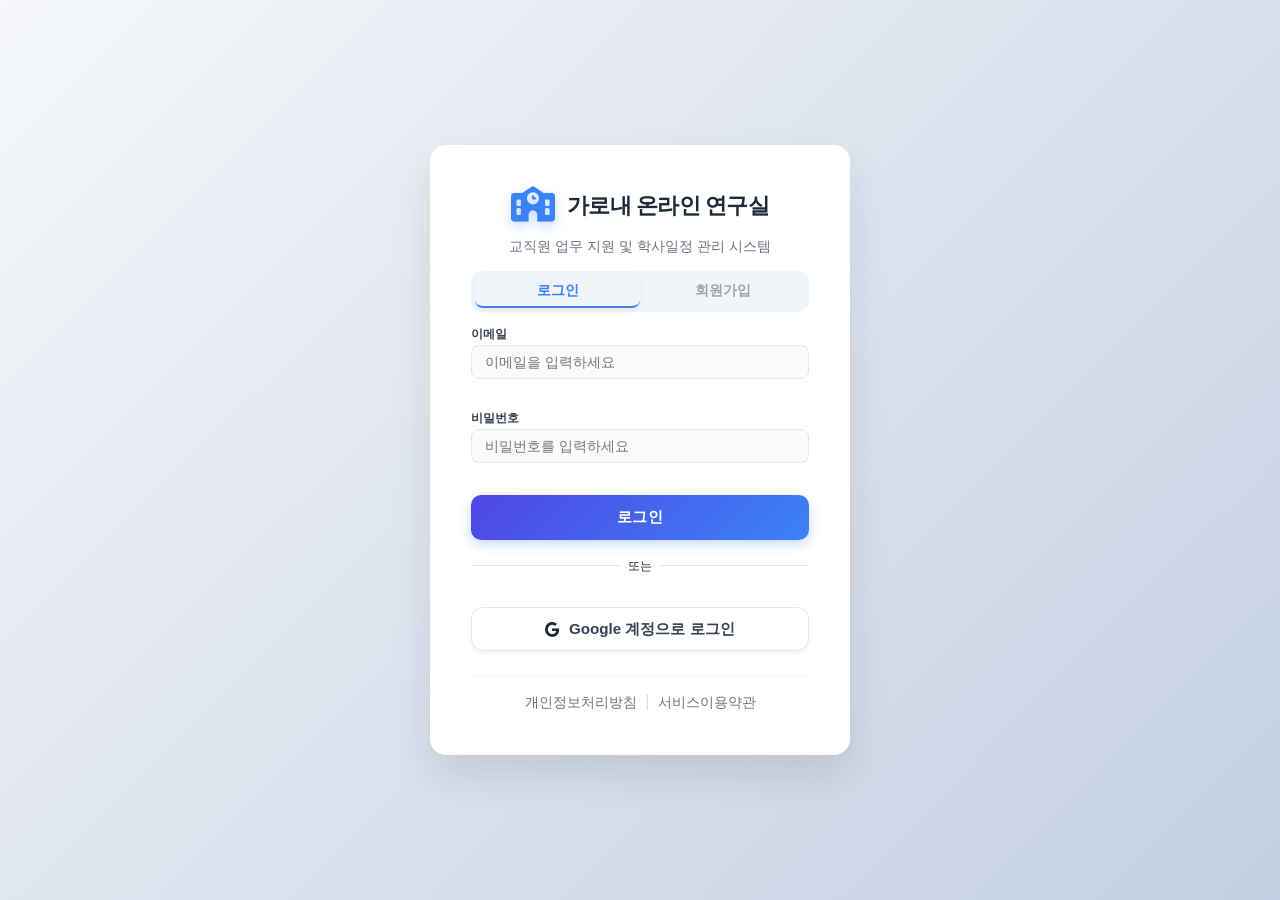
==== commit e29b3a11: "테스트 2.3 로그인 화면 수정" ====
--- a/index.html
+++ b/index.html
@@ -61,23 +61,23 @@
           color: #1f2937;
           opacity: 1 !important; visibility: visible !important;
       }
-      #login-container .login-logo { text-align: center; margin-bottom: 1rem; }
-      #login-container .login-logo i { font-size: 2.5rem; color: #3b82f6 !important; margin-bottom: 0.25rem; display: block; filter: drop-shadow(0 4px 6px rgba(59, 130, 246, 0.3)); }
-      #login-container .login-logo h1 { font-size: 1.5rem !important; margin: 0; font-weight: 800; letter-spacing: -0.5px; }
-      #login-container .login-subtitle { font-size: 0.9rem !important; color: #6b7280 !important; margin-bottom: 1.25rem; text-align: center; font-weight: 500; }
+      #login-container .login-logo { text-align: center; margin-bottom: 0.75rem; }
+      #login-container .login-logo i { font-size: 2.2rem; color: #3b82f6 !important; margin-bottom: 0.15rem; display: block; filter: drop-shadow(0 4px 6px rgba(59, 130, 246, 0.3)); }
+      #login-container .login-logo h1 { font-size: 1.4rem !important; margin: 0; font-weight: 800; letter-spacing: -0.5px; }
+      #login-container .login-subtitle { font-size: 0.85rem !important; color: #6b7280 !important; margin-bottom: 0.85rem; text-align: center; font-weight: 500; }
 
       /* Forms */
       #login-container .auth-form { display: none; width: 100%; }
-      #login-container .auth-form.active { display: flex !important; flex-direction: column; gap: 0.6rem; }
+      #login-container .auth-form.active { display: flex !important; flex-direction: column; gap: 0.35rem; }
       #login-container .auth-form.hidden { display: none !important; }
 
       /* Inputs */
       #login-container input, #login-container select {
           width: 100%; 
-          padding: 0.5rem 0.85rem;
-          height: 38px;
-          border: 1px solid #e5e7eb !important; border-radius: 10px;
-          font-size: 0.9rem;
+          padding: 0.4rem 0.8rem;
+          height: 34px;
+          border: 1px solid #e5e7eb !important; border-radius: 8px;
+          font-size: 0.85rem;
           background: #f9fafb !important;
           color: #111827 !important;
           opacity: 1 !important;
@@ -92,17 +92,17 @@
           box-shadow: 0 0 0 4px rgba(59, 130, 246, 0.1);
           outline: none;
       }
-      #login-container label { font-weight: 600; font-size: 0.8rem; margin-bottom: 0.2rem; display: block; color: #374151 !important; }
+      #login-container label { font-weight: 600; font-size: 0.75rem; margin-bottom: 0.1rem; display: block; color: #374151 !important; }
 
       /* Buttons - Sophisticated */
       #login-container .btn-full {
           position: relative; z-index: 50; /* Ensure clickable */
-          width: 100%; padding: 0.85rem;
+          width: 100%; padding: 0.75rem;
           background: linear-gradient(135deg, #4f46e5 0%, #3b82f6 100%) !important;
           color: white !important;
-          border: none; border-radius: 12px;
+          border: none; border-radius: 10px;
           font-weight: 700; font-size: 0.95rem;
-          cursor: pointer; margin-top: 0.25rem;
+          cursor: pointer; margin-top: 0.15rem;
           box-shadow: 0 4px 12px rgba(59, 130, 246, 0.3);
           transition: all 0.3s cubic-bezier(0.4, 0, 0.2, 1);
           letter-spacing: 0.02em;
@@ -117,8 +117,8 @@
       /* Google Button */
       #login-container .btn-google {
           position: relative; z-index: 50;
-          width: 100%; display: flex; align-items: center; justify-content: center; gap: 0.75rem;
-          padding: 0.75rem;
+          width: 100%; display: flex; align-items: center; justify-content: center; gap: 0.6rem;
+          padding: 0.65rem;
           background: white !important;
           border: 1px solid #e5e7eb !important; border-radius: 12px;
           font-weight: 600; font-size: 0.95rem;
@@ -134,12 +134,10 @@
           transform: translateY(-1px);
           box-shadow: 0 4px 6px rgba(0,0,0,0.05);
       }
-
-      /* Tabs */
-      #login-container .login-tabs { display: flex; border-bottom: 2px solid #f3f4f6; margin-bottom: 1rem; position: relative; z-index: 50; }
+      #login-container .login-tabs { display: flex; border-bottom: 2px solid #f3f4f6; margin-bottom: 0.75rem; position: relative; z-index: 50; }
       #login-container .login-tab {
-          flex: 1; padding: 0.5rem; background: none; border: none; font-weight: 600; color: #9ca3af; cursor: pointer;
-          border-bottom: 2px solid transparent; margin-bottom: -2px; font-size: 0.9rem;
+          flex: 1; padding: 0.4rem; background: none; border: none; font-weight: 600; color: #9ca3af; cursor: pointer;
+          border-bottom: 2px solid transparent; margin-bottom: -2px; font-size: 0.85rem;
           transition: color 0.3s;
           position: relative; z-index: 51;
       }
@@ -147,13 +145,13 @@
 
       /* Toggle */
       /* Toggle - Updated to match global style */
-      #login-container .toggle-wrapper { display: flex; align-items: center; gap: 8px; margin-top: 2px; position: relative; z-index: 20; }
-      #login-container .switch { position: relative; display: inline-block; width: 44px; height: 22px; }
+      #login-container .toggle-wrapper { display: flex; align-items: center; gap: 6px; margin-top: 1px; position: relative; z-index: 20; }
+      #login-container .switch { position: relative; display: inline-block; width: 40px; height: 20px; }
       #login-container .switch input { opacity: 0; width: 0; height: 0; }
       #login-container .slider { position: absolute; cursor: pointer; top: 0; left: 0; right: 0; bottom: 0; background-color: #cbd5e1; transition: .3s; border-radius: 34px; }
-      #login-container .slider:before { position: absolute; content: ""; height: 16px; width: 16px; left: 3px; bottom: 3px; background-color: white; transition: .3s; border-radius: 50%; box-shadow: 0 2px 4px rgba(0,0,0,0.1); }
+      #login-container .slider:before { position: absolute; content: ""; height: 14px; width: 14px; left: 3px; bottom: 3px; background-color: white; transition: .3s; border-radius: 50%; box-shadow: 0 2px 4px rgba(0,0,0,0.1); }
       #login-container input:checked + .slider { background-color: #3b82f6 !important; }
-      #login-container input:checked + .slider:before { transform: translateX(22px); }
+      #login-container input:checked + .slider:before { transform: translateX(20px); }
 
       /* Alert Box */
       #login-container .auth-alert {
@@ -175,7 +173,7 @@
       #login-container .hidden { display: none !important; }
       #login-container .form-row { display: flex; gap: 12px; }
       #login-container .form-group { flex: 1; }
-      #login-container .divider { display: flex; align-items: center; margin: 1rem 0; color: #9ca3af; font-size: 0.8rem; }
+      #login-container .divider { display: flex; align-items: center; margin: 0.65rem 0; color: #9ca3af; font-size: 0.75rem; }
       #login-container .divider::before, #login-container .divider::after { content: ""; flex: 1; border-bottom: 1px solid #e5e7eb; }
       #login-container .divider span { padding: 0 0.5rem; }
       #login-container .login-footer a:hover { color: #3b82f6 !important; text-decoration: underline !important; }
